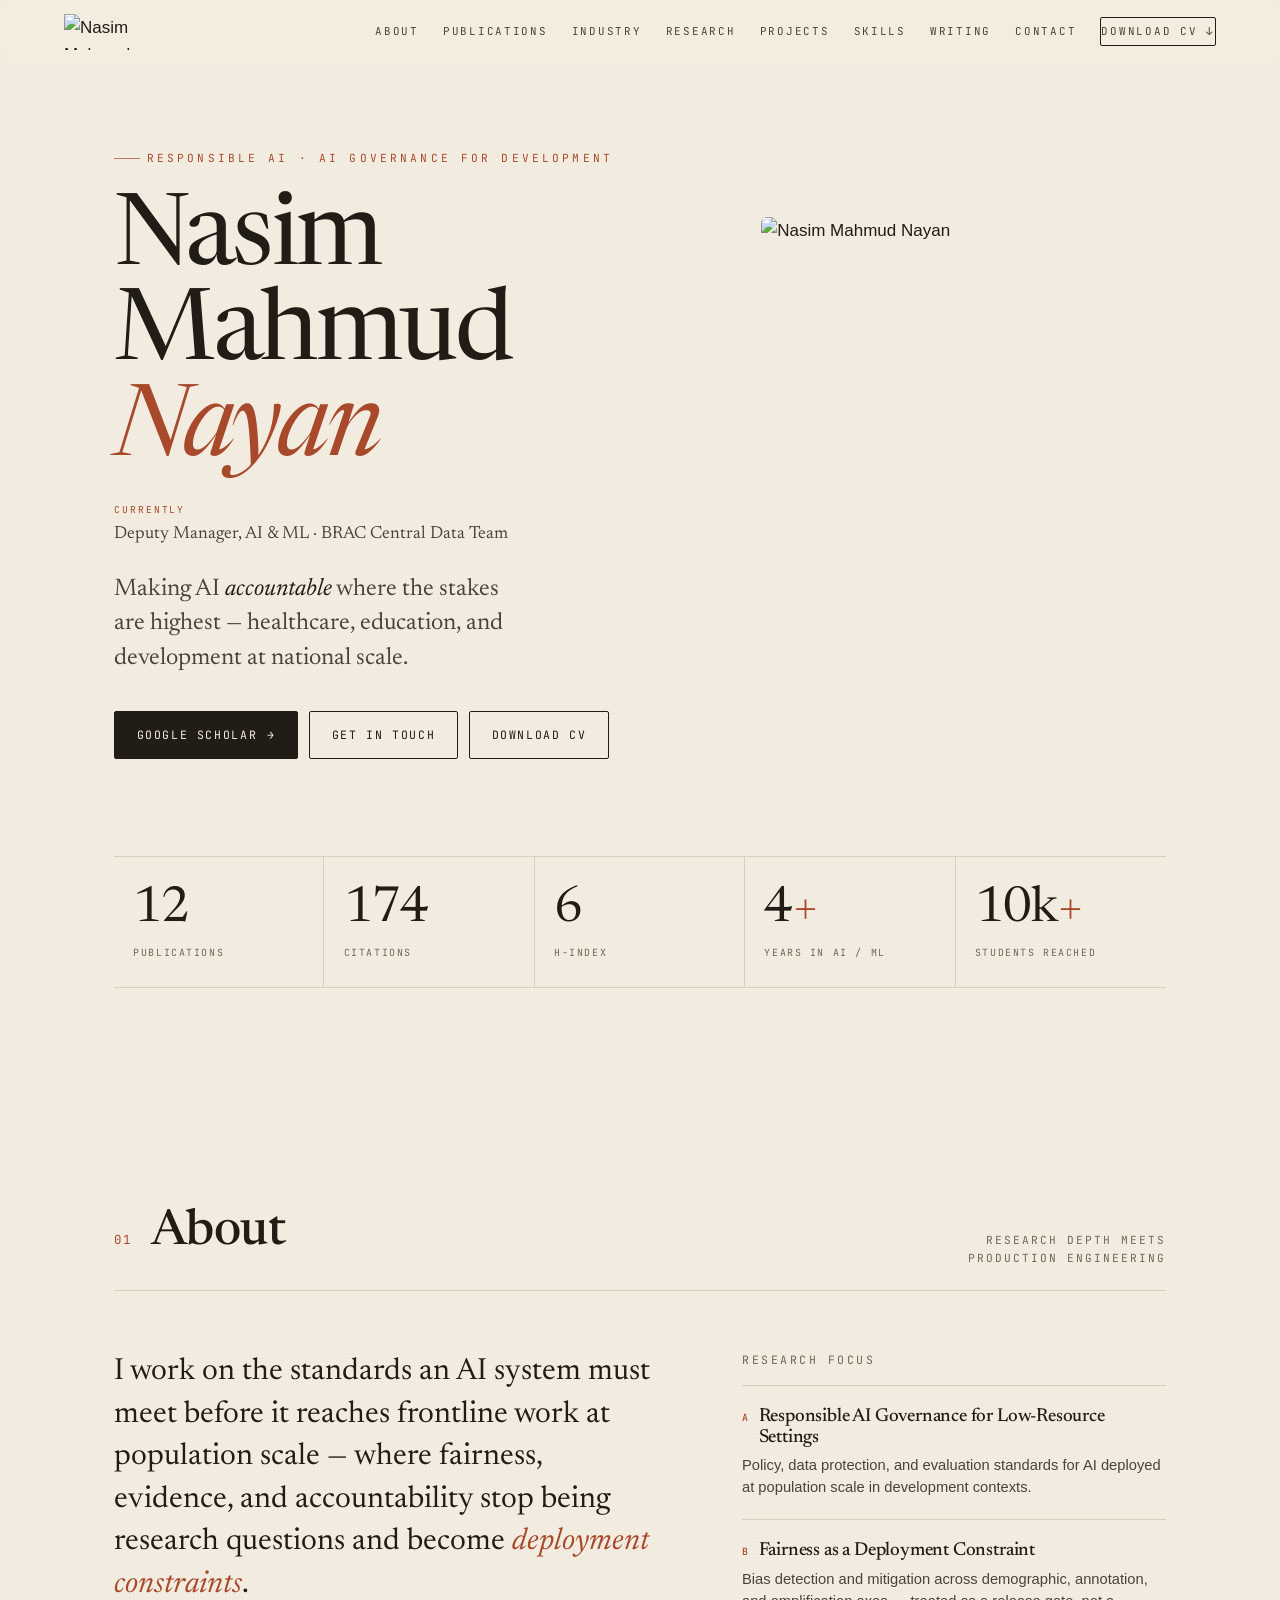
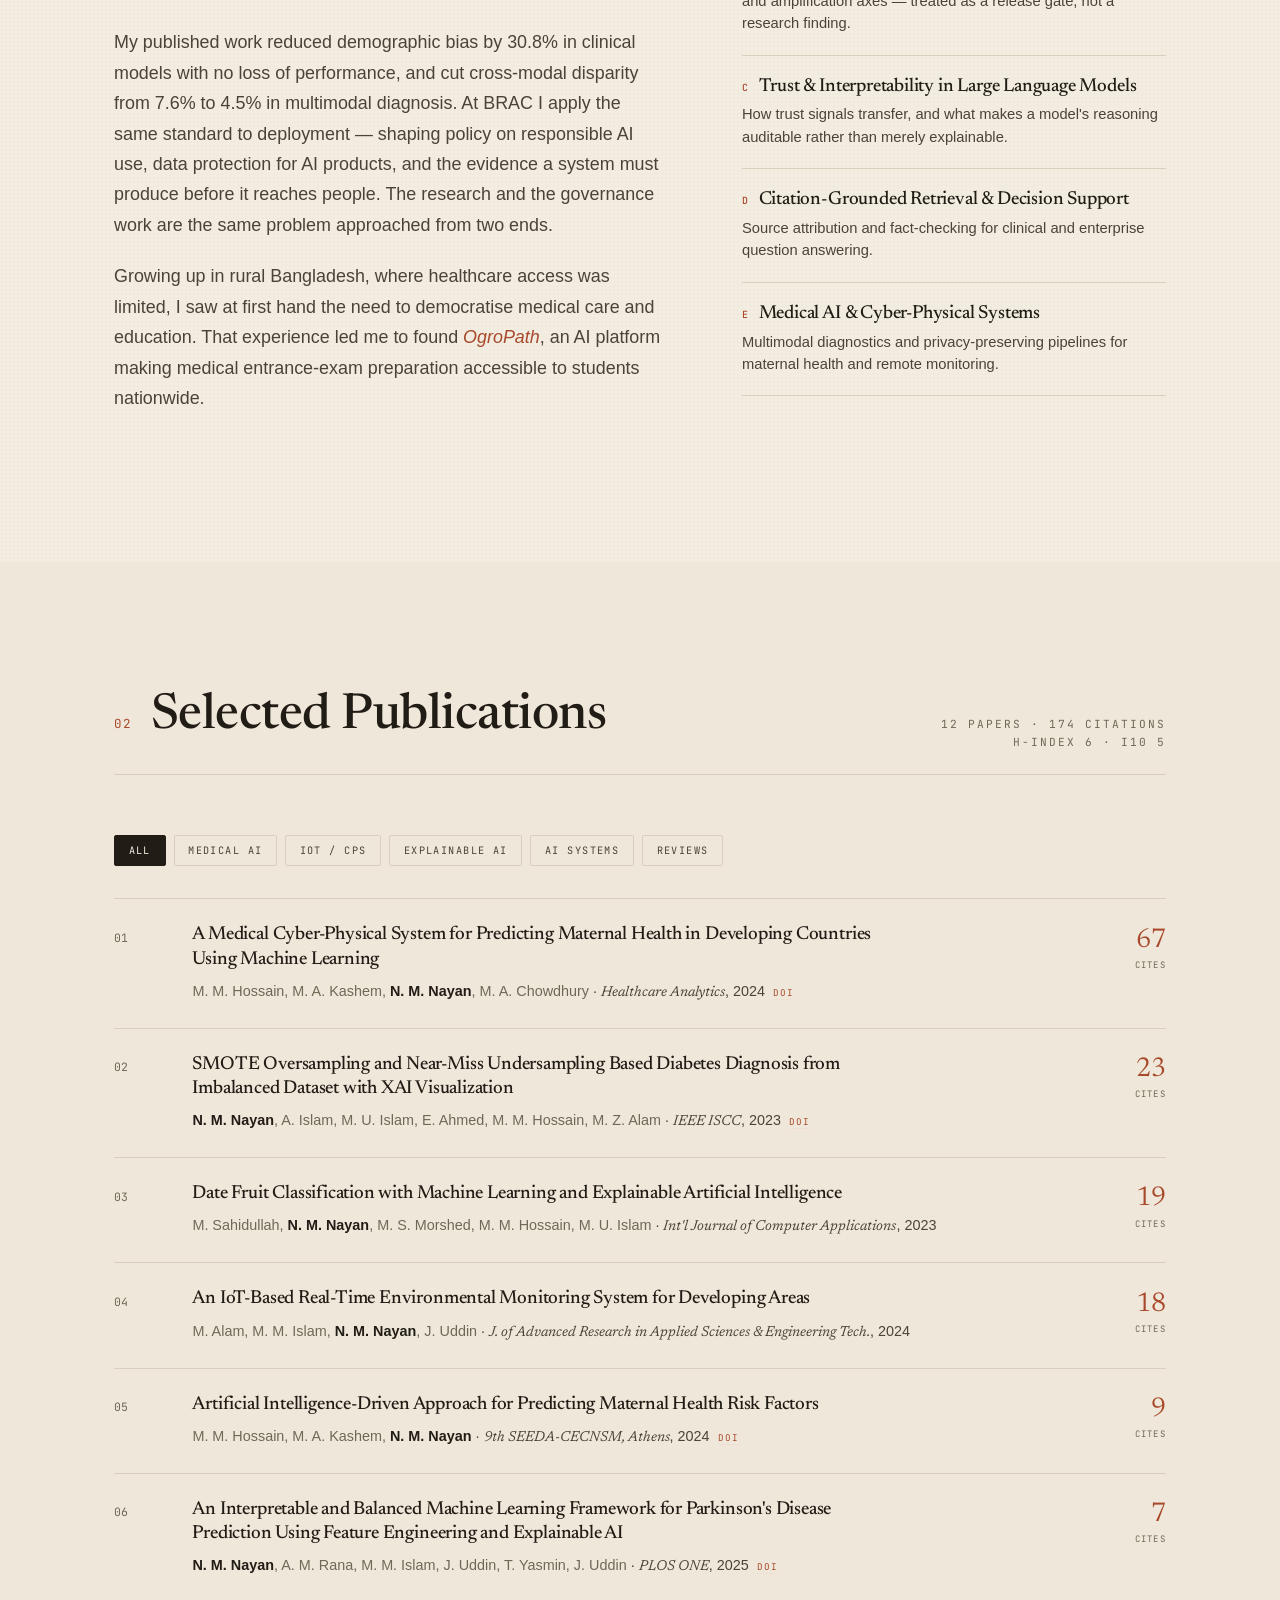
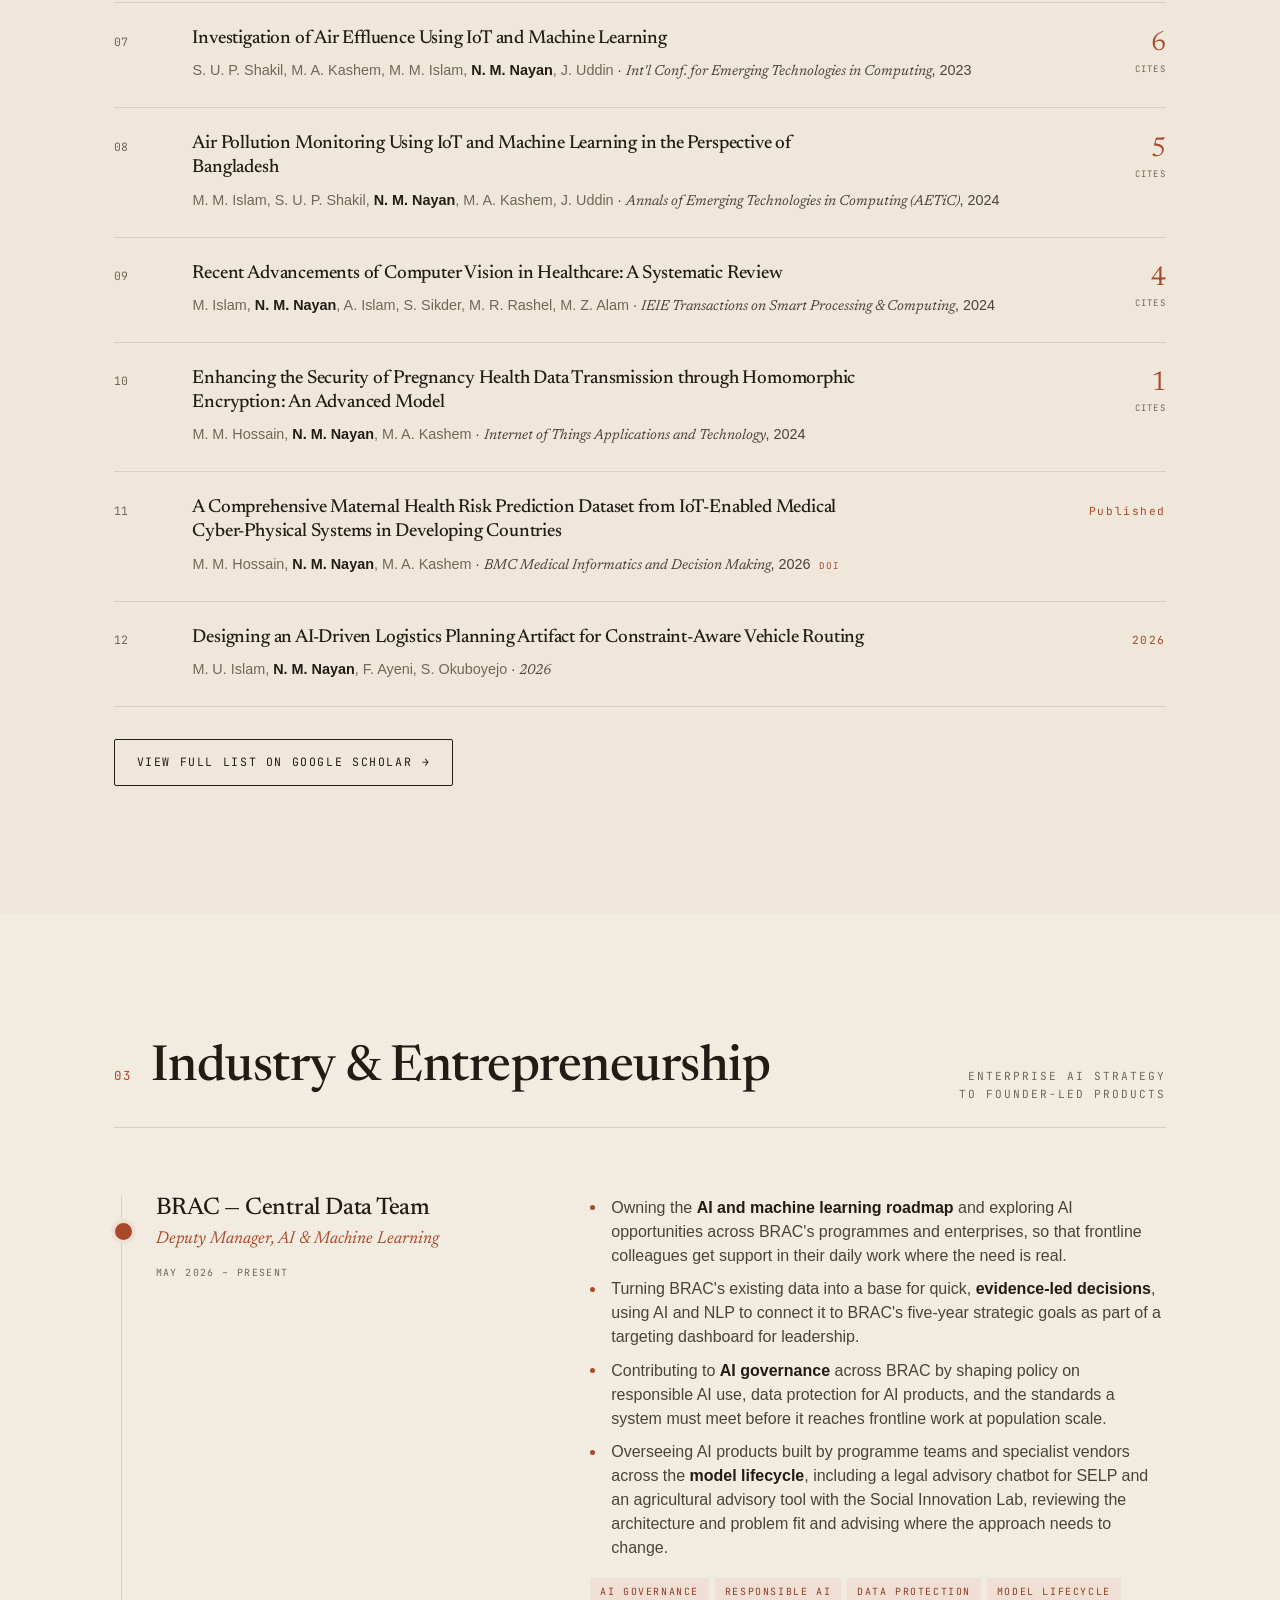
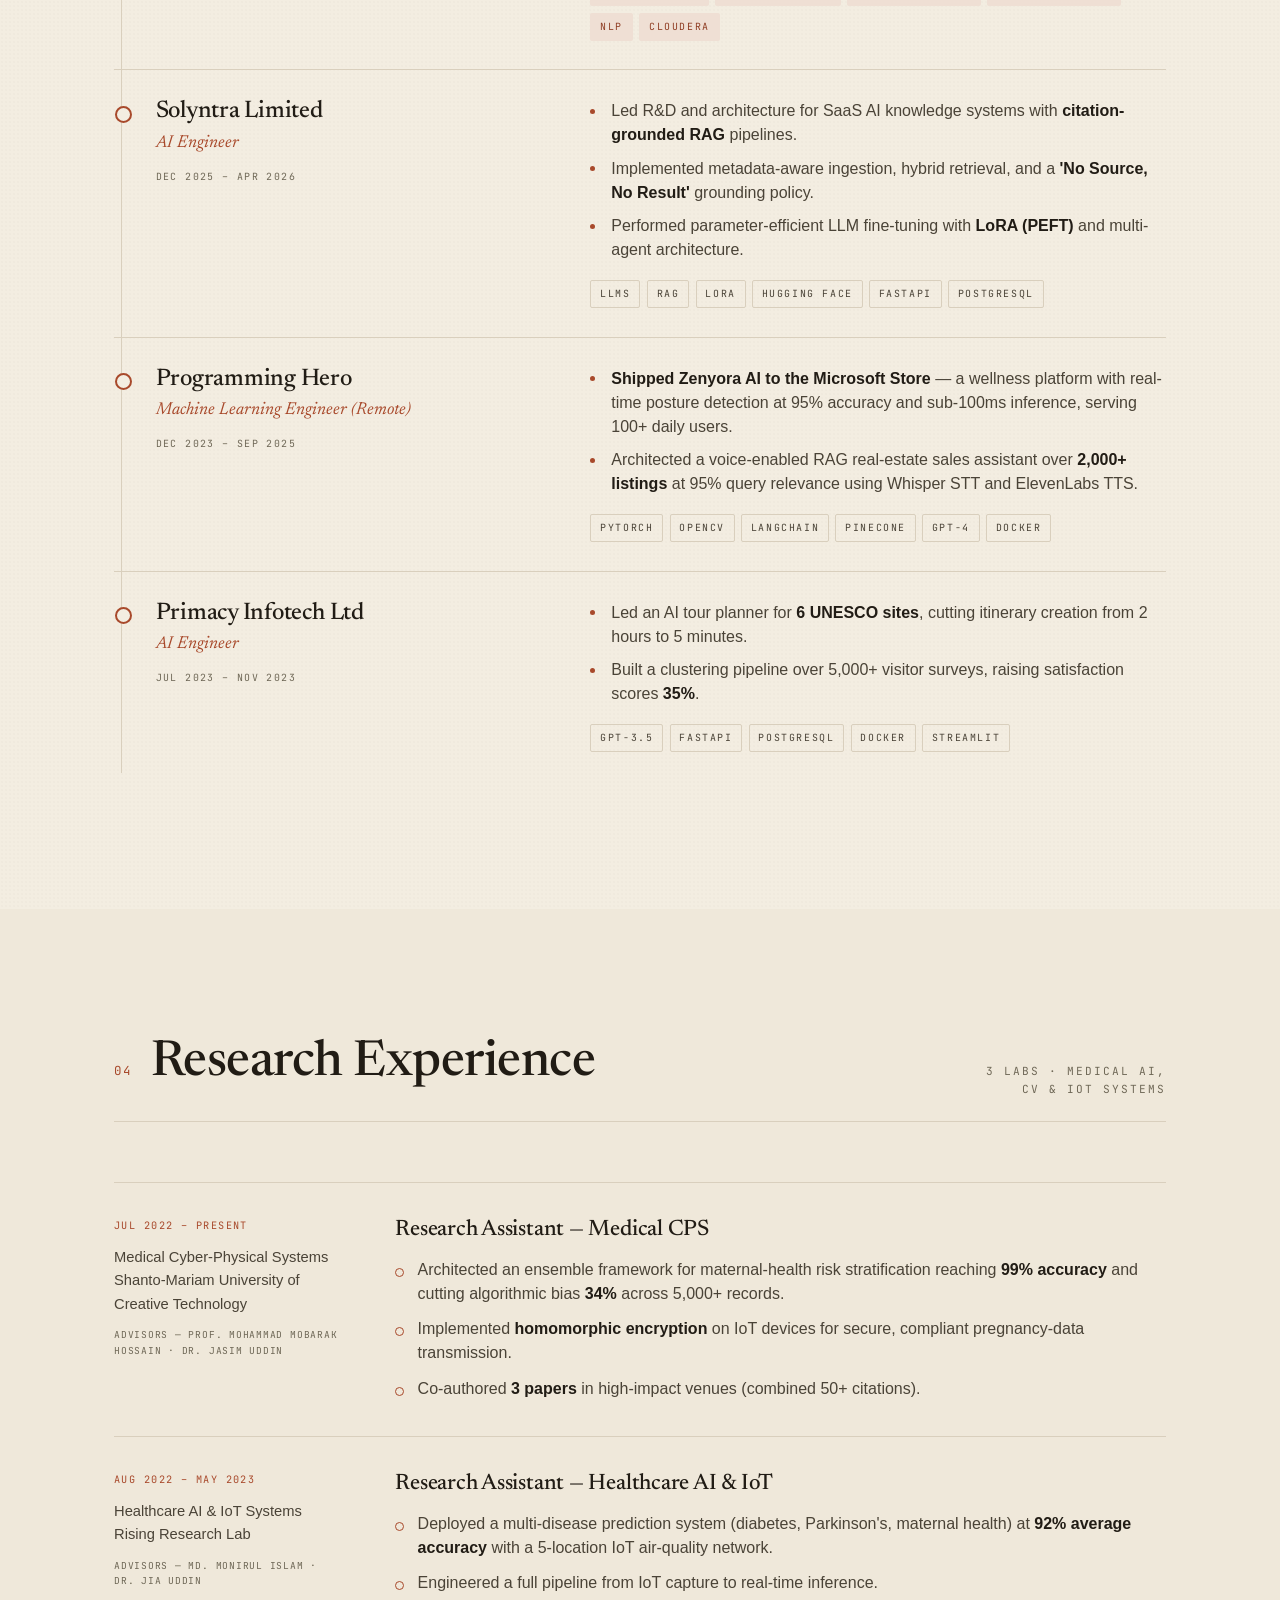
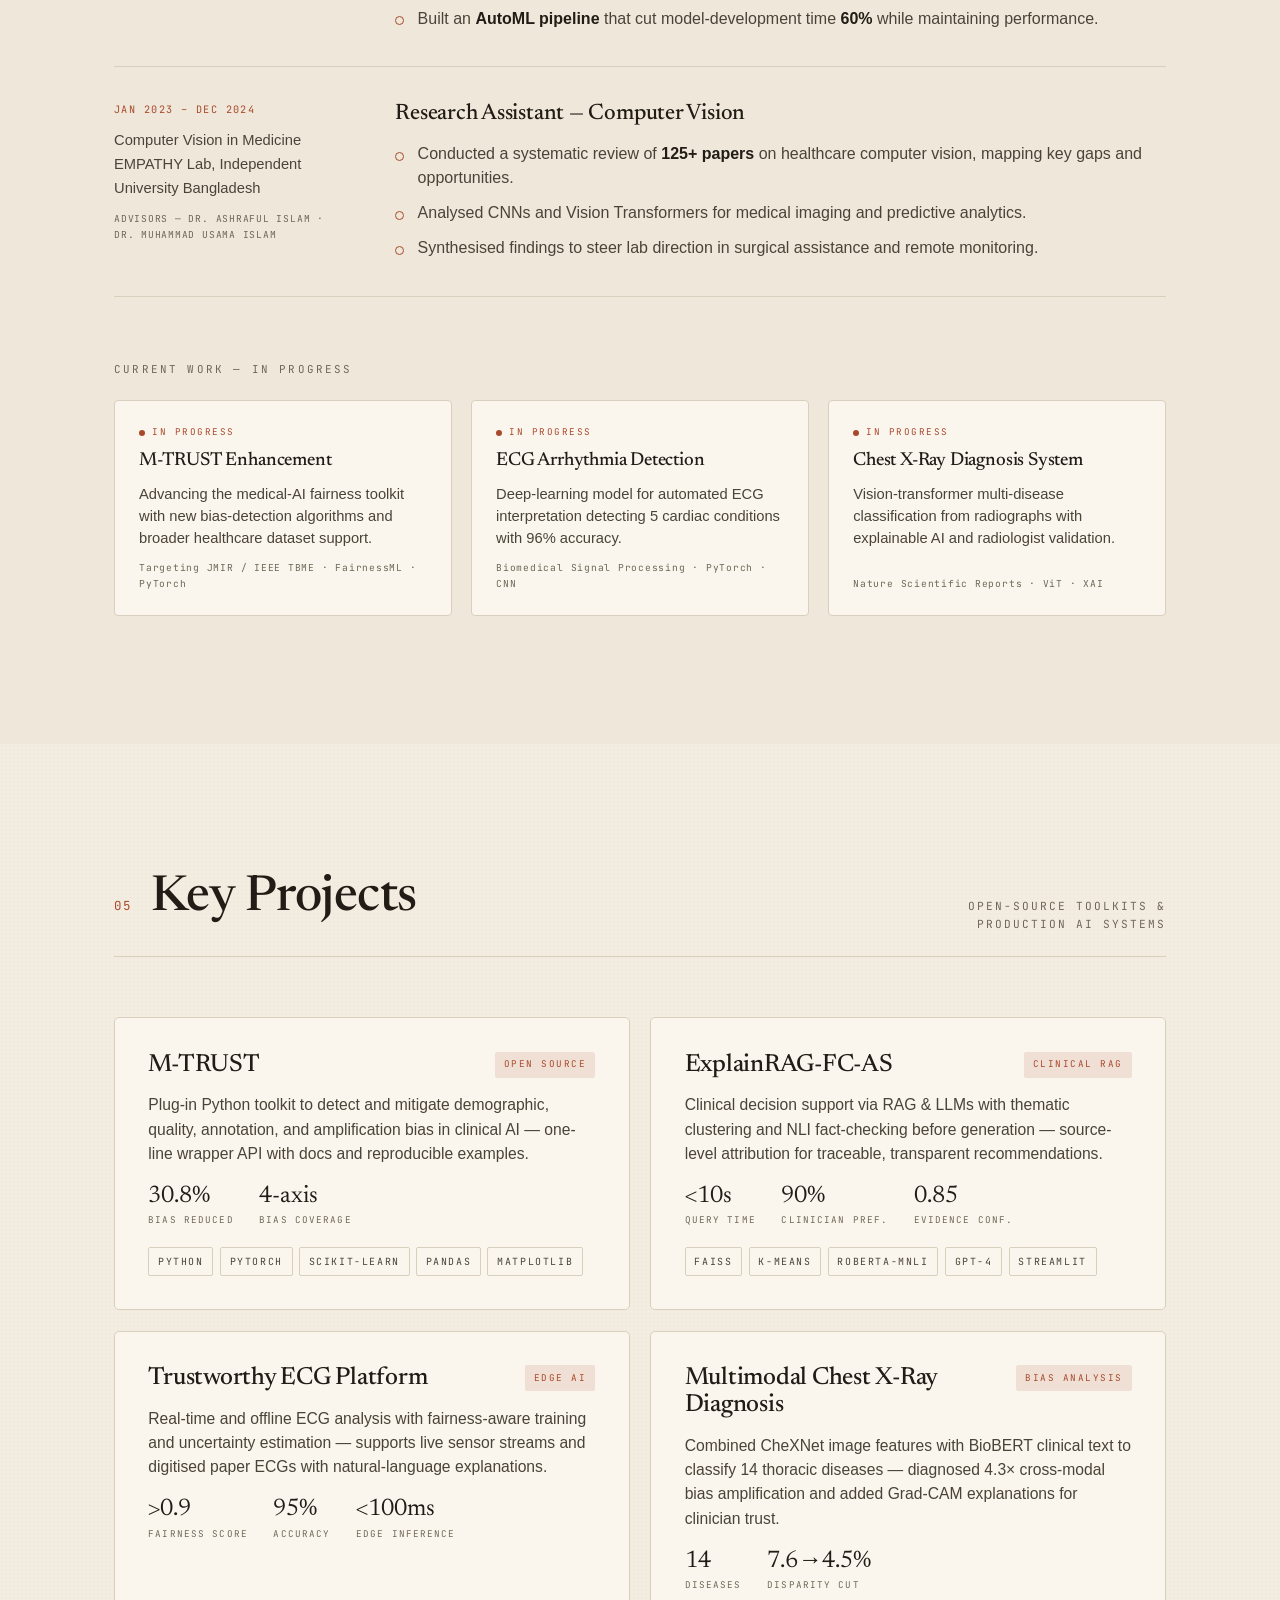
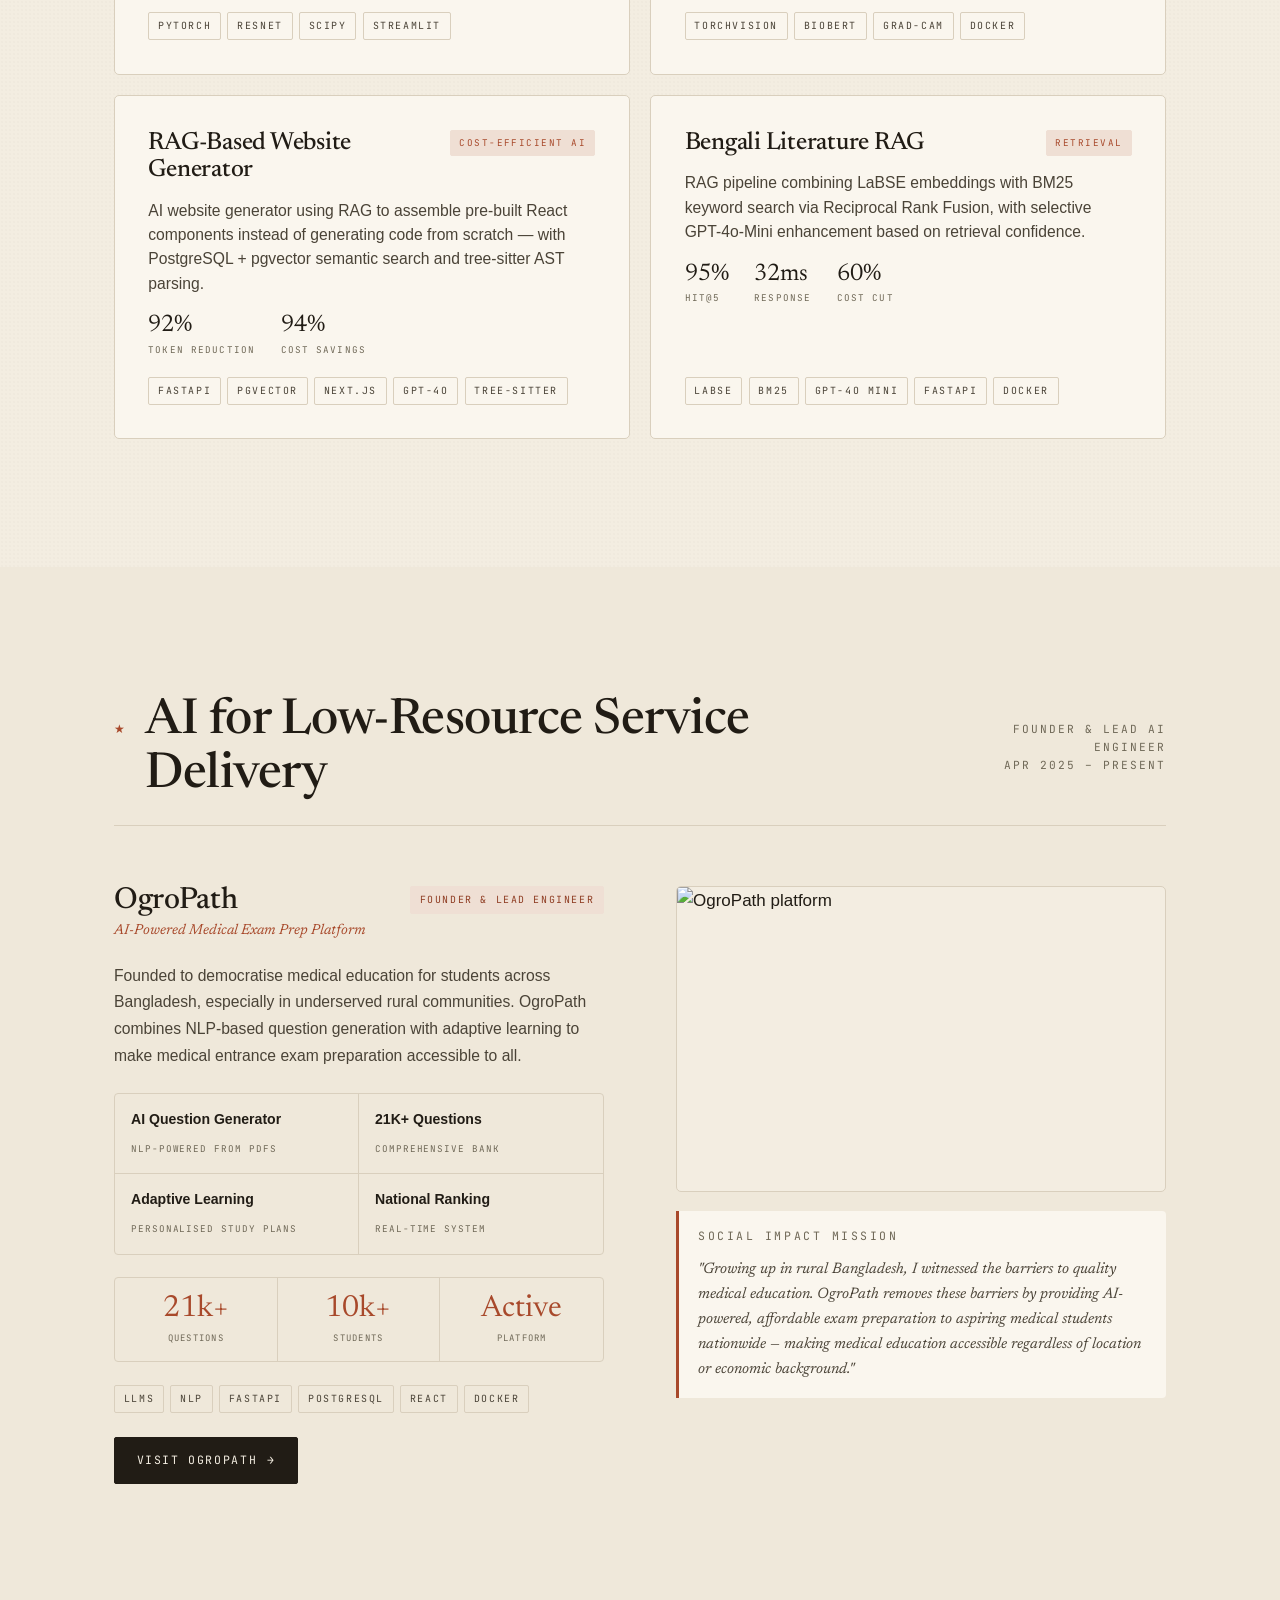
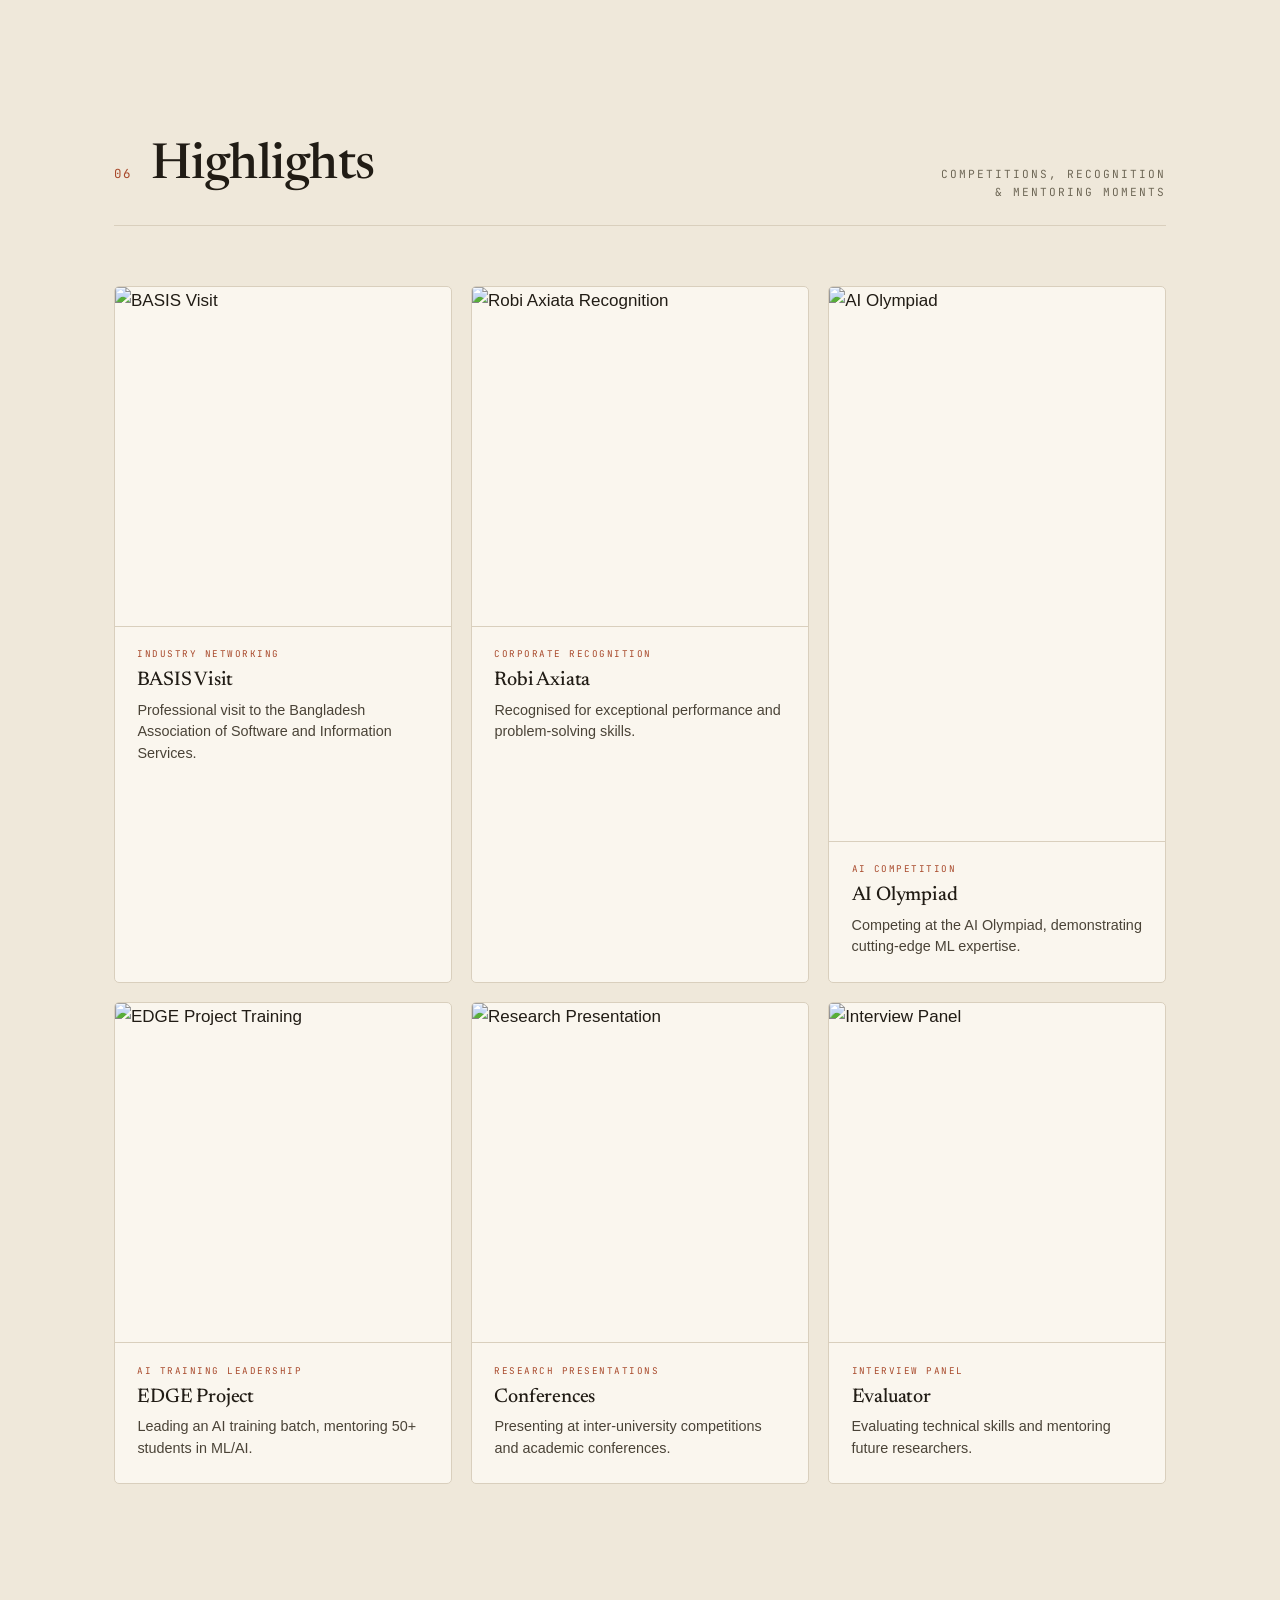
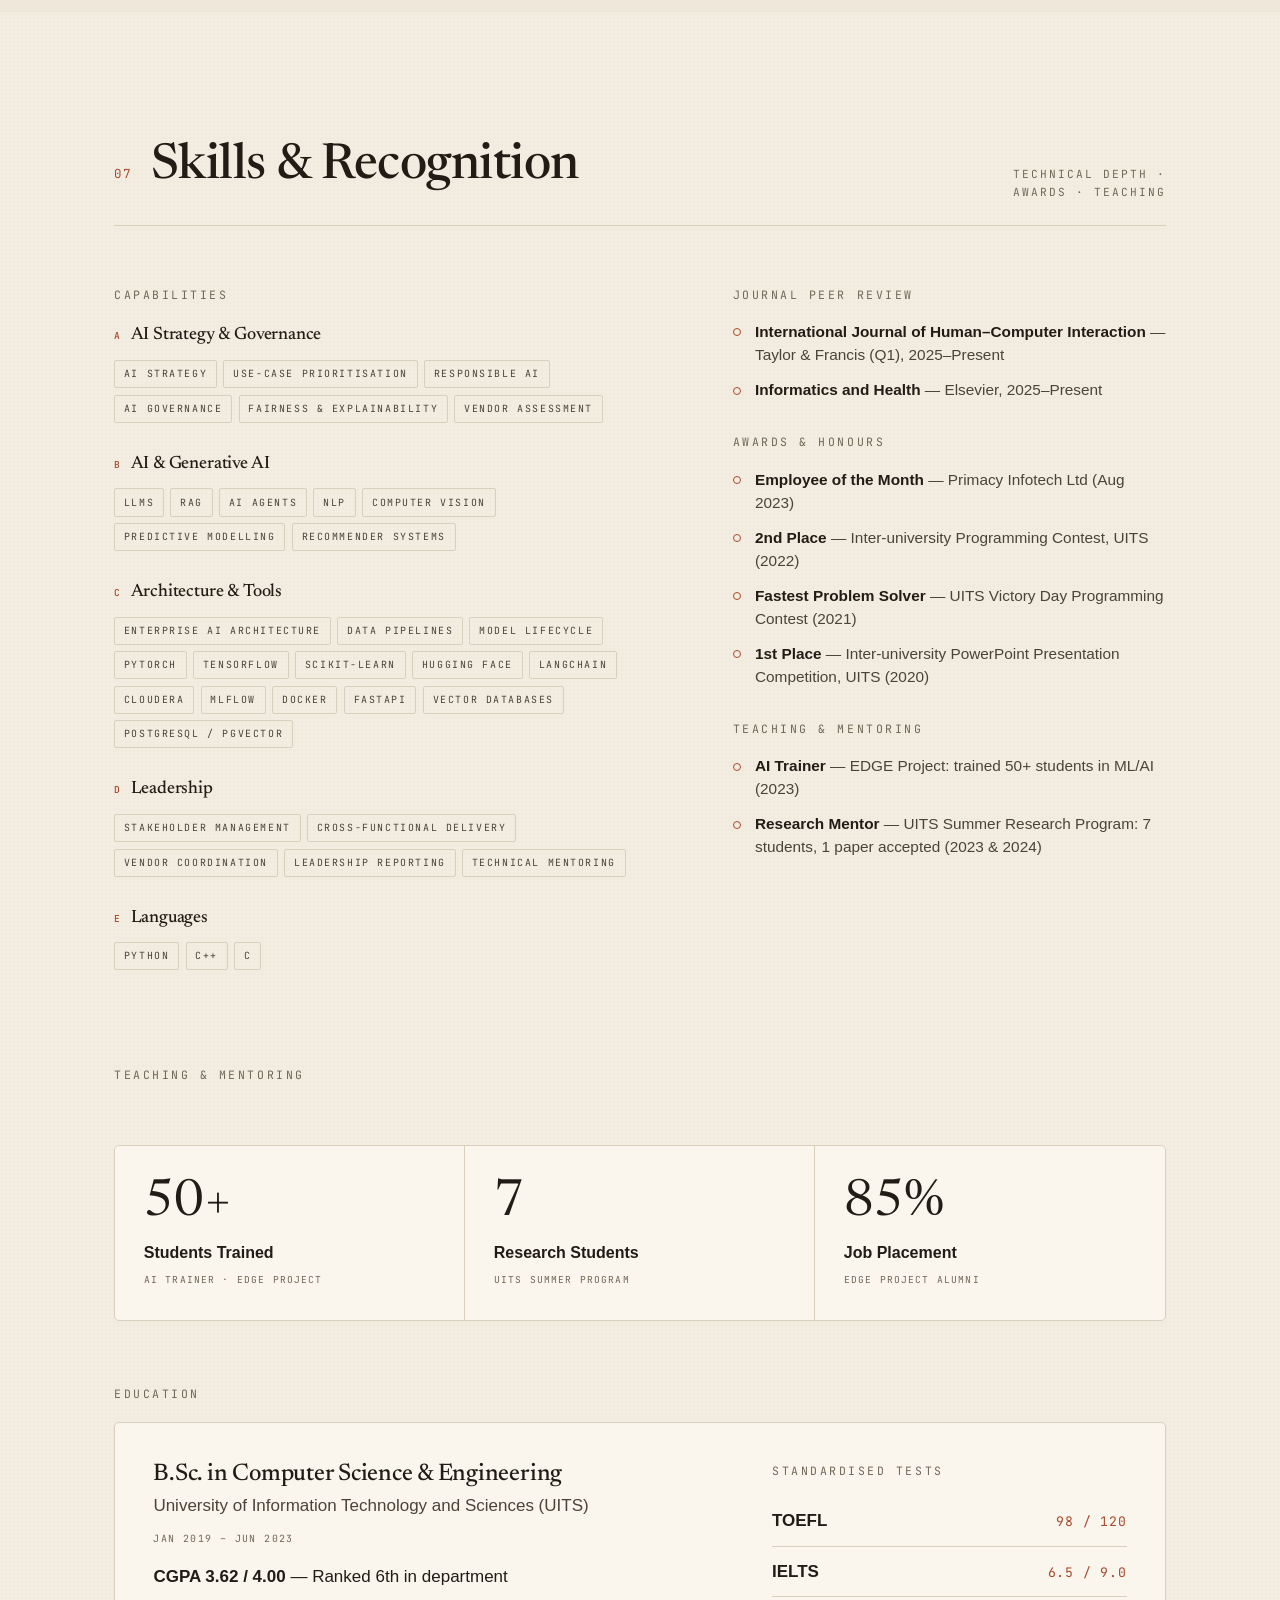
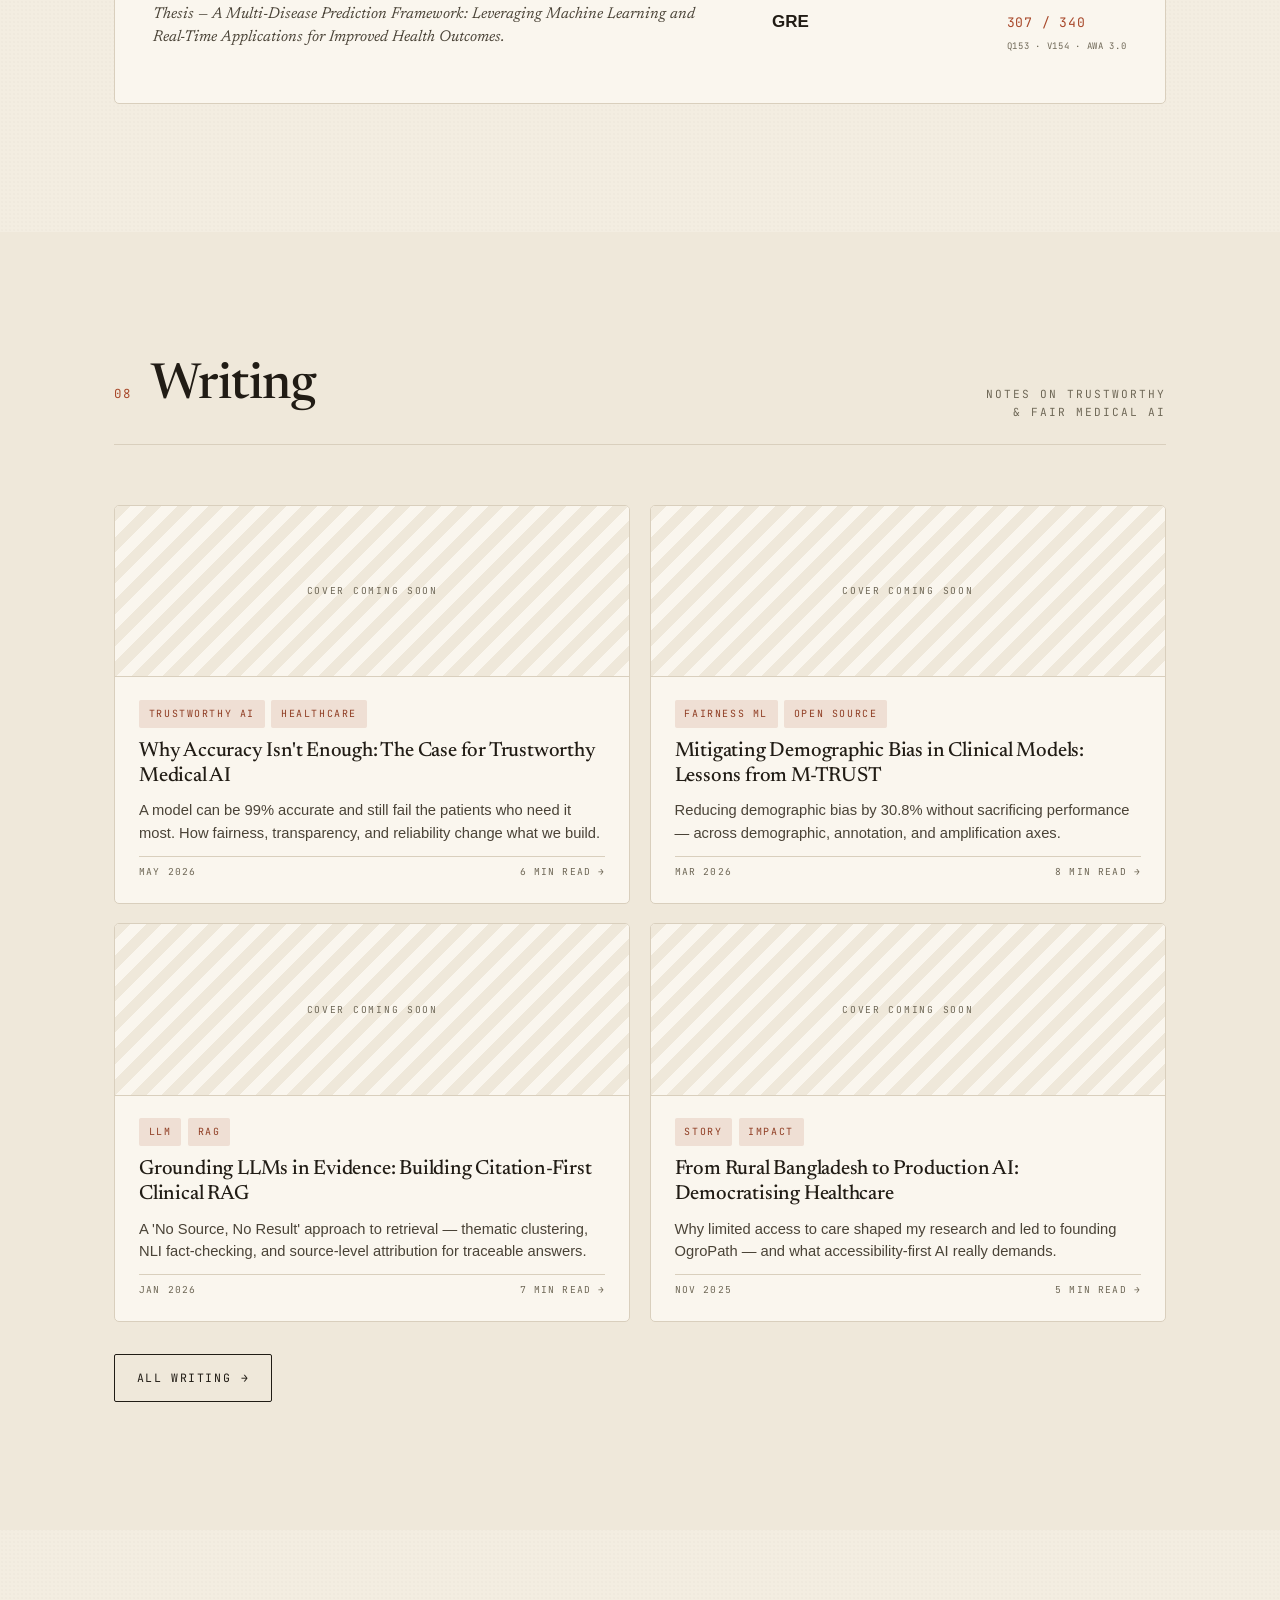
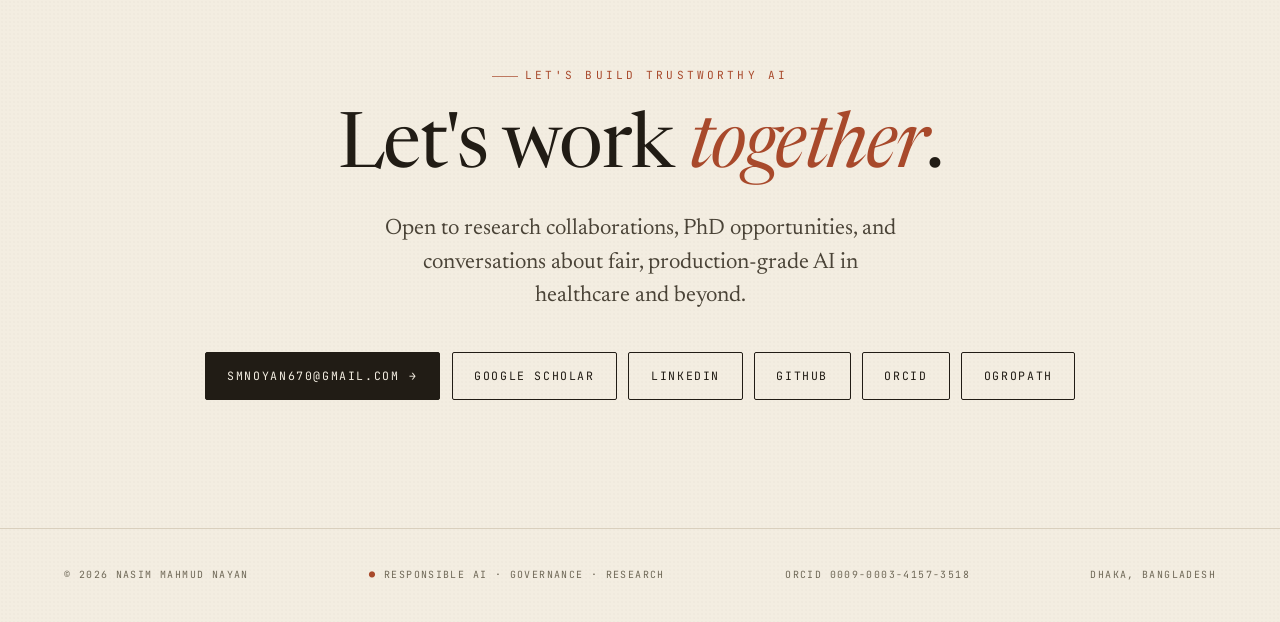
==== index.html @ 94b9a145 "Align content with August 2026 resume; add SEO, entity and accessibility layer Content (source of tr" ====
<!DOCTYPE html>
<html lang="en">
<head>
<meta charset="UTF-8" />
<meta name="viewport" content="width=device-width, initial-scale=1.0" />
<title>Nasim Mahmud Nayan — Responsible AI &amp; AI Governance</title>
<meta name="description" content="Nasim Mahmud Nayan works on AI governance, responsible AI and fairness evaluation for development programmes at BRAC in Dhaka, Bangladesh. 12 peer-reviewed papers · 174 citations." />

<!-- NOTE: canonical tags are intentionally absent until nasimmahmudnayan.com resolves.
     When the custom domain goes live, add rel=canonical here and update the absolute
     URLs in the og:/twitter: tags, the JSON-LD @id fields, and sitemap.xml. -->

<link rel="icon" type="image/png" href="photos/logo.png" />
<link rel="apple-touch-icon" href="photos/logo.png" />

<!-- Open Graph -->
<meta property="og:type" content="profile" />
<meta property="og:site_name" content="Nasim Mahmud Nayan" />
<meta property="og:title" content="Nasim Mahmud Nayan — Responsible AI &amp; AI Governance" />
<meta property="og:description" content="AI governance, responsible AI and fairness evaluation for development programmes. Deputy Manager, AI &amp; ML at BRAC. 12 peer-reviewed papers · 174 citations." />
<meta property="og:url" content="https://nasimnayan.github.io/" />
<meta property="og:image" content="https://nasimnayan.github.io/photos/dp.png" />
<meta property="og:image:alt" content="Nasim Mahmud Nayan" />
<meta property="og:locale" content="en_GB" />
<meta property="profile:first_name" content="Nasim" />
<meta property="profile:last_name" content="Nayan" />

<!-- Twitter / X -->
<meta name="twitter:card" content="summary" />
<meta name="twitter:title" content="Nasim Mahmud Nayan — Responsible AI &amp; AI Governance" />
<meta name="twitter:description" content="AI governance, responsible AI and fairness evaluation for development programmes. Deputy Manager, AI &amp; ML at BRAC." />
<meta name="twitter:image" content="https://nasimnayan.github.io/photos/dp.png" />

<link rel="preconnect" href="https://fonts.googleapis.com" />
<link rel="preconnect" href="https://fonts.gstatic.com" crossorigin />
<link href="https://fonts.googleapis.com/css2?family=Newsreader:ital,opsz,wght@0,6..72,400;0,6..72,500;0,6..72,600;1,6..72,400;1,6..72,500&family=JetBrains+Mono:wght@400;500&display=swap" rel="stylesheet" />
<link rel="stylesheet" href="assets/styles.css?v=5" />
<link rel="preload" as="image" href="photos/dp.png" fetchpriority="high" />

<script type="application/ld+json">
{
  "@context": "https://schema.org",
  "@graph": [
    {
      "@type": "Person",
      "@id": "https://nasimnayan.github.io/#person",
      "name": "Nasim Mahmud Nayan",
      "alternateName": ["Nasim Nayan", "N. M. Nayan"],
      "url": "https://nasimnayan.github.io/",
      "image": "https://nasimnayan.github.io/photos/dp.png",
      "jobTitle": "Deputy Manager, AI & Machine Learning",
      "email": "mailto:smnoyan670@gmail.com",
      "description": "Nasim Mahmud Nayan is Deputy Manager, AI & Machine Learning at BRAC's Central Data Team in Dhaka, Bangladesh. He works on AI governance, responsible AI deployment, and fairness evaluation for development programmes. He has published 12 peer-reviewed papers on fairness and explainability in machine learning, with 174 citations and an h-index of 6, and is a peer reviewer for the International Journal of Human-Computer Interaction (Taylor & Francis) and Informatics and Health (Elsevier). He founded OgroPath, an AI-powered medical entrance exam platform used by more than 10,000 students in Bangladesh.",
      "worksFor": {
        "@type": "Organization",
        "name": "BRAC",
        "url": "https://www.brac.net",
        "department": { "@type": "Organization", "name": "Central Data Team" }
      },
      "alumniOf": {
        "@type": "EducationalOrganization",
        "name": "University of Information Technology and Sciences (UITS)"
      },
      "address": {
        "@type": "PostalAddress",
        "addressLocality": "Dhaka",
        "addressCountry": "BD"
      },
      "knowsAbout": [
        "AI governance",
        "Responsible AI",
        "AI fairness",
        "Explainable AI",
        "Generative AI",
        "LLM and RAG systems",
        "Enterprise AI architecture",
        "AI for development"
      ],
      "sameAs": [
        "https://orcid.org/0009-0003-4157-3518",
        "https://scholar.google.com/citations?user=zAuBXLUAAAAJ&hl=en",
        "https://www.linkedin.com/in/nasim-mahmud-nayan-8475211b9/",
        "https://github.com/NMNayan57",
        "https://ogropath.com"
      ]
    },
    {
      "@type": "WebSite",
      "@id": "https://nasimnayan.github.io/#website",
      "url": "https://nasimnayan.github.io/",
      "name": "Nasim Mahmud Nayan",
      "inLanguage": "en-GB",
      "about": { "@id": "https://nasimnayan.github.io/#person" },
      "author": { "@id": "https://nasimnayan.github.io/#person" },
      "publisher": { "@id": "https://nasimnayan.github.io/#person" }
    }
  ]
}
</script>
</head>
<body>

<a href="#main" class="skip-link">Skip to content</a>

<!-- ============ NAV ============ -->
<nav class="nav" id="nav">
  <a href="#top" class="brand"><img src="photos/logo.png" alt="Nasim Mahmud Nayan" class="brand-logo" width="282" height="131"></a>
  <div class="links" id="navlinks">
    <a href="#about">About</a>
    <a href="#publications">Publications</a>
    <a href="#industry">Industry</a>
    <a href="#research">Research</a>
    <a href="#projects">Projects</a>
    <a href="#skills">Skills</a>
    <a href="#writing">Writing</a>
    <a href="#contact">Contact</a>
    <a href="photos/NasimMahmudNayan_CV.pdf" target="_blank" rel="noopener" class="cv-btn">Download CV ↓</a>
  </div>
  <button class="nav-toggle" id="navToggle" aria-label="Menu" aria-controls="navlinks" aria-expanded="false"><span></span><span></span><span></span></button>
</nav>

<main id="main" tabindex="-1">

<!-- ============ HERO ============ -->
<header class="hero wrap" id="top" data-section="top">
  <div class="hero-grid">
    <div class="hero-lead">
      <div class="kicker eyebrow reveal">Responsible AI · AI Governance for Development</div>
      <h1 class="reveal d1">Nasim Mahmud<br /><span class="ln2">Nayan</span></h1>
      <div class="hero-position reveal d2">
        <span class="hp-label">Currently</span>
        Deputy Manager, AI &amp; ML · BRAC Central Data Team
      </div>
      <p class="lede reveal d2">Making AI <em>accountable</em> where the stakes are highest — healthcare, education, and development at national scale.</p>
      <div class="hero-cta reveal d3">
        <a class="btn btn-solid" href="https://scholar.google.com/citations?user=zAuBXLUAAAAJ&hl=en" target="_blank" rel="me noopener">Google Scholar <span class="arrow">→</span></a>
        <a class="btn btn-ghost" href="#contact">Get in touch</a>
        <a class="btn btn-ghost" href="photos/NasimMahmudNayan_CV.pdf" target="_blank" rel="noopener">Download CV</a>
      </div>
    </div>

    <div class="hero-photo reveal d2">
      <img src="photos/dp.png" alt="Nasim Mahmud Nayan" class="profile-img" width="466" height="506" fetchpriority="high">
    </div>
  </div>

  <!-- stat strip
       HARDCODED SCHOLAR FIGURES — these drift as citations accrue. Source of truth is the
       Google Scholar profile. Review roughly every 3 months and update in all three places:
       (1) this strip, (2) the meta description in <head>, (3) the Publications section aside.
       Last reconciled against CV: 12 publications · 174 citations · h-index 6 · i10-index 5. -->
  <div class="stats reveal d3">
    <div class="stat"><div class="num" data-count="12">12</div><div class="lbl">Publications</div></div>
    <div class="stat"><div class="num" data-count="174">174</div><div class="lbl">Citations</div></div>
    <div class="stat"><div class="num" data-count="6">6</div><div class="lbl">h-index</div></div>
    <div class="stat"><div class="num" data-count="4"><span data-num>4</span><span class="suf">+</span></div><div class="lbl">Years in AI / ML</div></div>
    <div class="stat"><div class="num" data-count="10000">10k<span class="suf">+</span></div><div class="lbl">Students Reached</div></div>
  </div>
</header>

<!-- ============ ABOUT ============ -->
<section class="section-pad" id="about" data-section="about">
  <div class="wrap">
    <div class="sec-head reveal">
      <span class="idx">01</span>
      <h2>About</h2>
      <span class="aside">Research depth meets<br />production engineering</span>
    </div>
    <div class="about-grid">
      <div class="about-body reveal">
        <p class="about-lead">I work on the standards an AI system must meet before it reaches frontline work at population scale — where fairness, evidence, and accountability stop being research questions and become <em>deployment constraints</em>.</p>
        <p>My published work reduced demographic bias by 30.8% in clinical models with no loss of performance, and cut cross-modal disparity from 7.6% to 4.5% in multimodal diagnosis. At BRAC I apply the same standard to deployment — shaping policy on responsible AI use, data protection for AI products, and the evidence a system must produce before it reaches people. The research and the governance work are the same problem approached from two ends.</p>
        <p>Growing up in rural Bangladesh, where healthcare access was limited, I saw at first hand the need to democratise medical care and education. That experience led me to found <em>OgroPath</em>, an AI platform making medical entrance-exam preparation accessible to students nationwide.</p>
      </div>
      <div class="reveal d1">
        <div class="mono" style="margin-bottom:1rem;">Research Focus</div>
        <div class="focus-list">
          <div class="focus-item"><h3><span class="n">A</span>Responsible AI Governance for Low-Resource Settings</h3><p>Policy, data protection, and evaluation standards for AI deployed at population scale in development contexts.</p></div>
          <div class="focus-item"><h3><span class="n">B</span>Fairness as a Deployment Constraint</h3><p>Bias detection and mitigation across demographic, annotation, and amplification axes — treated as a release gate, not a research finding.</p></div>
          <div class="focus-item"><h3><span class="n">C</span>Trust &amp; Interpretability in Large Language Models</h3><p>How trust signals transfer, and what makes a model's reasoning auditable rather than merely explainable.</p></div>
          <div class="focus-item"><h3><span class="n">D</span>Citation-Grounded Retrieval &amp; Decision Support</h3><p>Source attribution and fact-checking for clinical and enterprise question answering.</p></div>
          <div class="focus-item"><h3><span class="n">E</span>Medical AI &amp; Cyber-Physical Systems</h3><p>Multimodal diagnostics and privacy-preserving pipelines for maternal health and remote monitoring.</p></div>
        </div>
      </div>
    </div>
  </div>
</section>

<!-- ============ PUBLICATIONS ============ -->
<section class="section-pad band" id="publications" data-section="publications">
  <div class="wrap">
    <div class="sec-head reveal">
      <span class="idx">02</span>
      <h2>Selected Publications</h2>
      <span class="aside">12 papers · 174 citations<br />h-index 6 · i10 5</span>
    </div>

    <div class="pub-toolbar reveal" role="group" aria-label="Filter publications by topic">
      <button class="filter-btn active" data-filter="all" aria-pressed="true">All</button>
      <button class="filter-btn" data-filter="medical" aria-pressed="false">Medical AI</button>
      <button class="filter-btn" data-filter="iot" aria-pressed="false">IoT / CPS</button>
      <button class="filter-btn" data-filter="xai" aria-pressed="false">Explainable AI</button>
      <button class="filter-btn" data-filter="ai" aria-pressed="false">AI Systems</button>
      <button class="filter-btn" data-filter="review" aria-pressed="false">Reviews</button>
    </div>

    <div class="pub-list reveal d1">
      <article class="pub" data-tags="medical iot">
        <div class="pidx">01</div>
        <div><h3><a href="https://doi.org/10.1016/j.health.2023.100285" target="_blank" rel="noopener">A Medical Cyber-Physical System for Predicting Maternal Health in Developing Countries Using Machine Learning</a></h3>
          <div class="meta"><span class="authors">M. M. Hossain, M. A. Kashem, <b>N. M. Nayan</b>, M. A. Chowdhury</span> · <span class="venue">Healthcare Analytics</span>, 2024<a class="doi" href="https://doi.org/10.1016/j.health.2023.100285" target="_blank" rel="noopener">DOI</a></div></div>
        <div class="cites"><div class="cn">67</div><div class="cl">Cites</div></div>
      </article>

      <article class="pub" data-tags="medical xai">
        <div class="pidx">02</div>
        <div><h3><a href="https://doi.org/10.1109/ISCC58397.2023.10218281" target="_blank" rel="noopener">SMOTE Oversampling and Near-Miss Undersampling Based Diabetes Diagnosis from Imbalanced Dataset with XAI Visualization</a></h3>
          <div class="meta"><span class="authors"><b>N. M. Nayan</b>, A. Islam, M. U. Islam, E. Ahmed, M. M. Hossain, M. Z. Alam</span> · <span class="venue">IEEE ISCC</span>, 2023<a class="doi" href="https://doi.org/10.1109/ISCC58397.2023.10218281" target="_blank" rel="noopener">DOI</a></div></div>
        <div class="cites"><div class="cn">23</div><div class="cl">Cites</div></div>
      </article>

      <article class="pub" data-tags="xai">
        <div class="pidx">03</div>
        <div><h3>Date Fruit Classification with Machine Learning and Explainable Artificial Intelligence</h3>
          <div class="meta"><span class="authors">M. Sahidullah, <b>N. M. Nayan</b>, M. S. Morshed, M. M. Hossain, M. U. Islam</span> · <span class="venue">Int'l Journal of Computer Applications</span>, 2023</div></div>
        <div class="cites"><div class="cn">19</div><div class="cl">Cites</div></div>
      </article>

      <article class="pub" data-tags="iot">
        <div class="pidx">04</div>
        <div><h3>An IoT-Based Real-Time Environmental Monitoring System for Developing Areas</h3>
          <div class="meta"><span class="authors">M. Alam, M. M. Islam, <b>N. M. Nayan</b>, J. Uddin</span> · <span class="venue">J. of Advanced Research in Applied Sciences &amp; Engineering Tech.</span>, 2024</div></div>
        <div class="cites"><div class="cn">18</div><div class="cl">Cites</div></div>
      </article>

      <article class="pub" data-tags="medical">
        <div class="pidx">05</div>
        <div><h3><a href="https://doi.org/10.1109/SEEDA-CECNSM63478.2024.00035" target="_blank" rel="noopener">Artificial Intelligence-Driven Approach for Predicting Maternal Health Risk Factors</a></h3>
          <div class="meta"><span class="authors">M. M. Hossain, M. A. Kashem, <b>N. M. Nayan</b></span> · <span class="venue">9th SEEDA-CECNSM, Athens</span>, 2024<a class="doi" href="https://doi.org/10.1109/SEEDA-CECNSM63478.2024.00035" target="_blank" rel="noopener">DOI</a></div></div>
        <div class="cites"><div class="cn">9</div><div class="cl">Cites</div></div>
      </article>

      <article class="pub" data-tags="medical xai">
        <div class="pidx">06</div>
        <div><h3><a href="https://doi.org/10.1371/journal.pone.0333418" target="_blank" rel="noopener">An Interpretable and Balanced Machine Learning Framework for Parkinson's Disease Prediction Using Feature Engineering and Explainable AI</a></h3>
          <div class="meta"><span class="authors"><b>N. M. Nayan</b>, A. M. Rana, M. M. Islam, J. Uddin, T. Yasmin, J. Uddin</span> · <span class="venue">PLOS ONE</span>, 2025<a class="doi" href="https://doi.org/10.1371/journal.pone.0333418" target="_blank" rel="noopener">DOI</a></div></div>
        <div class="cites"><div class="cn">7</div><div class="cl">Cites</div></div>
      </article>

      <article class="pub" data-tags="iot">
        <div class="pidx">07</div>
        <div><h3>Investigation of Air Effluence Using IoT and Machine Learning</h3>
          <div class="meta"><span class="authors">S. U. P. Shakil, M. A. Kashem, M. M. Islam, <b>N. M. Nayan</b>, J. Uddin</span> · <span class="venue">Int'l Conf. for Emerging Technologies in Computing</span>, 2023</div></div>
        <div class="cites"><div class="cn">6</div><div class="cl">Cites</div></div>
      </article>

      <article class="pub" data-tags="iot">
        <div class="pidx">08</div>
        <div><h3>Air Pollution Monitoring Using IoT and Machine Learning in the Perspective of Bangladesh</h3>
          <div class="meta"><span class="authors">M. M. Islam, S. U. P. Shakil, <b>N. M. Nayan</b>, M. A. Kashem, J. Uddin</span> · <span class="venue">Annals of Emerging Technologies in Computing (AETiC)</span>, 2024</div></div>
        <div class="cites"><div class="cn">5</div><div class="cl">Cites</div></div>
      </article>

      <article class="pub" data-tags="review medical">
        <div class="pidx">09</div>
        <div><h3>Recent Advancements of Computer Vision in Healthcare: A Systematic Review</h3>
          <div class="meta"><span class="authors">M. Islam, <b>N. M. Nayan</b>, A. Islam, S. Sikder, M. R. Rashel, M. Z. Alam</span> · <span class="venue">IEIE Transactions on Smart Processing &amp; Computing</span>, 2024</div></div>
        <div class="cites"><div class="cn">4</div><div class="cl">Cites</div></div>
      </article>

      <article class="pub" data-tags="iot medical">
        <div class="pidx">10</div>
        <div><h3>Enhancing the Security of Pregnancy Health Data Transmission through Homomorphic Encryption: An Advanced Model</h3>
          <div class="meta"><span class="authors">M. M. Hossain, <b>N. M. Nayan</b>, M. A. Kashem</span> · <span class="venue">Internet of Things Applications and Technology</span>, 2024</div></div>
        <div class="cites"><div class="cn">1</div><div class="cl">Cites</div></div>
      </article>

      <article class="pub" data-tags="medical iot">
        <div class="pidx">11</div>
        <div><h3><a href="https://doi.org/10.1186/s12911-026-03343-1" target="_blank" rel="noopener">A Comprehensive Maternal Health Risk Prediction Dataset from IoT-Enabled Medical Cyber-Physical Systems in Developing Countries</a></h3>
          <div class="meta"><span class="authors">M. M. Hossain, <b>N. M. Nayan</b>, M. A. Kashem</span> · <span class="venue">BMC Medical Informatics and Decision Making</span>, 2026<a class="doi" href="https://doi.org/10.1186/s12911-026-03343-1" target="_blank" rel="noopener">DOI</a></div></div>
        <div class="cites accepted"><div class="cn">Published</div></div>
      </article>

      <article class="pub" data-tags="ai">
        <div class="pidx">12</div>
        <div><h3>Designing an AI-Driven Logistics Planning Artifact for Constraint-Aware Vehicle Routing</h3>
          <div class="meta"><span class="authors">M. U. Islam, <b>N. M. Nayan</b>, F. Ayeni, S. Okuboyejo</span> · <span class="venue">2026</span></div></div>
        <div class="cites accepted"><div class="cn">2026</div></div>
      </article>
    </div>

    <div style="margin-top:2rem;" class="reveal">
      <a class="btn btn-ghost" href="https://scholar.google.com/citations?user=zAuBXLUAAAAJ&hl=en" target="_blank" rel="me noopener">View full list on Google Scholar <span class="arrow">→</span></a>
    </div>
  </div>
</section>

<!-- ============ INDUSTRY ============ -->
<section class="section-pad" id="industry" data-section="industry">
  <div class="wrap">
    <div class="sec-head reveal">
      <span class="idx">03</span>
      <h2>Industry &amp; Entrepreneurship</h2>
      <span class="aside">Enterprise AI strategy<br />to founder-led products</span>
    </div>

    <div class="tl">
      <div class="tl-item now reveal">
        <div class="tl-org">
          <h3>BRAC — Central Data Team</h3>
          <div class="role">Deputy Manager, AI &amp; Machine Learning</div>
          <div class="when">May 2026 – Present</div>
        </div>
        <div class="tl-body">
          <ul>
            <li>Owning the <b>AI and machine learning roadmap</b> and exploring AI opportunities across BRAC's programmes and enterprises, so that frontline colleagues get support in their daily work where the need is real.</li>
            <li>Turning BRAC's existing data into a base for quick, <b>evidence-led decisions</b>, using AI and NLP to connect it to BRAC's five-year strategic goals as part of a targeting dashboard for leadership.</li>
            <li>Contributing to <b>AI governance</b> across BRAC by shaping policy on responsible AI use, data protection for AI products, and the standards a system must meet before it reaches frontline work at population scale.</li>
            <li>Overseeing AI products built by programme teams and specialist vendors across the <b>model lifecycle</b>, including a legal advisory chatbot for SELP and an agricultural advisory tool with the Social Innovation Lab, reviewing the architecture and problem fit and advising where the approach needs to change.</li>
          </ul>
          <div class="chip-row"><span class="chip chip-fill">AI Governance</span><span class="chip chip-fill">Responsible AI</span><span class="chip chip-fill">Data Protection</span><span class="chip chip-fill">Model Lifecycle</span><span class="chip chip-fill">NLP</span><span class="chip chip-fill">Cloudera</span></div>
        </div>
      </div>

      <div class="tl-item reveal">
        <div class="tl-org">
          <h3>Solyntra Limited</h3>
          <div class="role">AI Engineer</div>
          <div class="when">Dec 2025 – Apr 2026</div>
        </div>
        <div class="tl-body">
          <ul>
            <li>Led R&amp;D and architecture for SaaS AI knowledge systems with <b>citation-grounded RAG</b> pipelines.</li>
            <li>Implemented metadata-aware ingestion, hybrid retrieval, and a <b>'No Source, No Result'</b> grounding policy.</li>
            <li>Performed parameter-efficient LLM fine-tuning with <b>LoRA (PEFT)</b> and multi-agent architecture.</li>
          </ul>
          <div class="chip-row"><span class="chip">LLMs</span><span class="chip">RAG</span><span class="chip">LoRA</span><span class="chip">Hugging Face</span><span class="chip">FastAPI</span><span class="chip">PostgreSQL</span></div>
        </div>
      </div>

      <div class="tl-item reveal">
        <div class="tl-org">
          <h3>Programming Hero</h3>
          <div class="role">Machine Learning Engineer (Remote)</div>
          <div class="when">Dec 2023 – Sep 2025</div>
        </div>
        <div class="tl-body">
          <ul>
            <li><b>Shipped Zenyora AI to the Microsoft Store</b> — a wellness platform with real-time posture detection at 95% accuracy and sub-100ms inference, serving 100+ daily users.</li>
            <li>Architected a voice-enabled RAG real-estate sales assistant over <b>2,000+ listings</b> at 95% query relevance using Whisper STT and ElevenLabs TTS.</li>
          </ul>
          <div class="chip-row"><span class="chip">PyTorch</span><span class="chip">OpenCV</span><span class="chip">LangChain</span><span class="chip">Pinecone</span><span class="chip">GPT-4</span><span class="chip">Docker</span></div>
        </div>
      </div>

      <div class="tl-item reveal">
        <div class="tl-org">
          <h3>Primacy Infotech Ltd</h3>
          <div class="role">AI Engineer</div>
          <div class="when">Jul 2023 – Nov 2023</div>
        </div>
        <div class="tl-body">
          <ul>
            <li>Led an AI tour planner for <b>6 UNESCO sites</b>, cutting itinerary creation from 2 hours to 5 minutes.</li>
            <li>Built a clustering pipeline over 5,000+ visitor surveys, raising satisfaction scores <b>35%</b>.</li>
          </ul>
          <div class="chip-row"><span class="chip">GPT-3.5</span><span class="chip">FastAPI</span><span class="chip">PostgreSQL</span><span class="chip">Docker</span><span class="chip">Streamlit</span></div>
        </div>
      </div>

    </div>
  </div>
</section>

<!-- ============ RESEARCH EXPERIENCE ============ -->
<section class="section-pad band" id="research" data-section="research">
  <div class="wrap">
    <div class="sec-head reveal">
      <span class="idx">04</span>
      <h2>Research Experience</h2>
      <span class="aside">3 labs · medical AI,<br />CV &amp; IoT systems</span>
    </div>

    <div class="rexp">
      <div class="rexp-item reveal">
        <div class="rexp-when-block">
          <div class="rexp-when">Jul 2022 – Present</div>
          <div class="rexp-lab">Medical Cyber-Physical Systems<br />Shanto-Mariam University of Creative Technology</div>
          <div class="rexp-adv">Advisors — Prof. Mohammad Mobarak Hossain · Dr. Jasim Uddin</div>
        </div>
        <div class="rexp-role">
          <h3>Research Assistant — Medical CPS</h3>
          <ul>
            <li>Architected an ensemble framework for maternal-health risk stratification reaching <b>99% accuracy</b> and cutting algorithmic bias <b>34%</b> across 5,000+ records.</li>
            <li>Implemented <b>homomorphic encryption</b> on IoT devices for secure, compliant pregnancy-data transmission.</li>
            <li>Co-authored <b>3 papers</b> in high-impact venues (combined 50+ citations).</li>
          </ul>
        </div>
      </div>

      <div class="rexp-item reveal">
        <div class="rexp-when-block">
          <div class="rexp-when">Aug 2022 – May 2023</div>
          <div class="rexp-lab">Healthcare AI &amp; IoT Systems<br />Rising Research Lab</div>
          <div class="rexp-adv">Advisors — Md. Monirul Islam · Dr. Jia Uddin</div>
        </div>
        <div class="rexp-role">
          <h3>Research Assistant — Healthcare AI &amp; IoT</h3>
          <ul>
            <li>Deployed a multi-disease prediction system (diabetes, Parkinson's, maternal health) at <b>92% average accuracy</b> with a 5-location IoT air-quality network.</li>
            <li>Engineered a full pipeline from IoT capture to real-time inference.</li>
            <li>Built an <b>AutoML pipeline</b> that cut model-development time <b>60%</b> while maintaining performance.</li>
          </ul>
        </div>
      </div>

      <div class="rexp-item reveal">
        <div class="rexp-when-block">
          <div class="rexp-when">Jan 2023 – Dec 2024</div>
          <div class="rexp-lab">Computer Vision in Medicine<br />EMPATHY Lab, Independent University Bangladesh</div>
          <div class="rexp-adv">Advisors — Dr. Ashraful Islam · Dr. Muhammad Usama Islam</div>
        </div>
        <div class="rexp-role">
          <h3>Research Assistant — Computer Vision</h3>
          <ul>
            <li>Conducted a systematic review of <b>125+ papers</b> on healthcare computer vision, mapping key gaps and opportunities.</li>
            <li>Analysed CNNs and Vision Transformers for medical imaging and predictive analytics.</li>
            <li>Synthesised findings to steer lab direction in surgical assistance and remote monitoring.</li>
          </ul>
        </div>
      </div>
    </div>

    <div class="cw-head reveal">Current Work — In Progress</div>
    <div class="cw-grid">
      <div class="cw-card reveal">
        <div class="cw-status">In Progress</div>
        <h4>M-TRUST Enhancement</h4>
        <p>Advancing the medical-AI fairness toolkit with new bias-detection algorithms and broader healthcare dataset support.</p>
        <div class="target">Targeting JMIR / IEEE TBME · FairnessML · PyTorch</div>
      </div>
      <div class="cw-card reveal d1">
        <div class="cw-status">In Progress</div>
        <h4>ECG Arrhythmia Detection</h4>
        <p>Deep-learning model for automated ECG interpretation detecting 5 cardiac conditions with 96% accuracy.</p>
        <div class="target">Biomedical Signal Processing · PyTorch · CNN</div>
      </div>
      <div class="cw-card reveal d2">
        <div class="cw-status">In Progress</div>
        <h4>Chest X-Ray Diagnosis System</h4>
        <p>Vision-transformer multi-disease classification from radiographs with explainable AI and radiologist validation.</p>
        <div class="target">Nature Scientific Reports · ViT · XAI</div>
      </div>
    </div>
  </div>
</section>

<!-- ============ PROJECTS ============ -->
<section class="section-pad" id="projects" data-section="projects">
  <div class="wrap">
    <div class="sec-head reveal">
      <span class="idx">05</span>
      <h2>Key Projects</h2>
      <span class="aside">Open-source toolkits &amp;<br />production AI systems</span>
    </div>

    <div class="proj-grid">
      <article class="proj-card reveal">
        <div class="proj-top"><h3>M-TRUST</h3><span class="ptag">Open Source</span></div>
        <p class="pdesc">Plug-in Python toolkit to detect and mitigate demographic, quality, annotation, and amplification bias in clinical AI — one-line wrapper API with docs and reproducible examples.</p>
        <div class="proj-metrics">
          <div class="pm"><div class="pmv">30.8%</div><div class="pml">Bias reduced</div></div>
          <div class="pm"><div class="pmv">4-axis</div><div class="pml">Bias coverage</div></div>
        </div>
        <div class="chip-row"><span class="chip">Python</span><span class="chip">PyTorch</span><span class="chip">Scikit-learn</span><span class="chip">Pandas</span><span class="chip">Matplotlib</span></div>
      </article>

      <article class="proj-card reveal d1">
        <div class="proj-top"><h3>ExplainRAG-FC-AS</h3><span class="ptag">Clinical RAG</span></div>
        <p class="pdesc">Clinical decision support via RAG &amp; LLMs with thematic clustering and NLI fact-checking before generation — source-level attribution for traceable, transparent recommendations.</p>
        <div class="proj-metrics">
          <div class="pm"><div class="pmv">&lt;10s</div><div class="pml">Query time</div></div>
          <div class="pm"><div class="pmv">90%</div><div class="pml">Clinician pref.</div></div>
          <div class="pm"><div class="pmv">0.85</div><div class="pml">Evidence conf.</div></div>
        </div>
        <div class="chip-row"><span class="chip">FAISS</span><span class="chip">K-Means</span><span class="chip">RoBERTa-MNLI</span><span class="chip">GPT-4</span><span class="chip">Streamlit</span></div>
      </article>

      <article class="proj-card reveal">
        <div class="proj-top"><h3>Trustworthy ECG Platform</h3><span class="ptag">Edge AI</span></div>
        <p class="pdesc">Real-time and offline ECG analysis with fairness-aware training and uncertainty estimation — supports live sensor streams and digitised paper ECGs with natural-language explanations.</p>
        <div class="proj-metrics">
          <div class="pm"><div class="pmv">&gt;0.9</div><div class="pml">Fairness score</div></div>
          <div class="pm"><div class="pmv">95%</div><div class="pml">Accuracy</div></div>
          <div class="pm"><div class="pmv">&lt;100ms</div><div class="pml">Edge inference</div></div>
        </div>
        <div class="chip-row"><span class="chip">PyTorch</span><span class="chip">ResNet</span><span class="chip">SciPy</span><span class="chip">Streamlit</span></div>
      </article>

      <article class="proj-card reveal d1">
        <div class="proj-top"><h3>Multimodal Chest X-Ray Diagnosis</h3><span class="ptag">Bias Analysis</span></div>
        <p class="pdesc">Combined CheXNet image features with BioBERT clinical text to classify 14 thoracic diseases — diagnosed 4.3× cross-modal bias amplification and added Grad-CAM explanations for clinician trust.</p>
        <div class="proj-metrics">
          <div class="pm"><div class="pmv">14</div><div class="pml">Diseases</div></div>
          <div class="pm"><div class="pmv">7.6→4.5%</div><div class="pml">Disparity cut</div></div>
        </div>
        <div class="chip-row"><span class="chip">TorchVision</span><span class="chip">BioBERT</span><span class="chip">Grad-CAM</span><span class="chip">Docker</span></div>
      </article>

      <article class="proj-card reveal">
        <div class="proj-top"><h3>RAG-Based Website Generator</h3><span class="ptag">Cost-Efficient AI</span></div>
        <p class="pdesc">AI website generator using RAG to assemble pre-built React components instead of generating code from scratch — with PostgreSQL + pgvector semantic search and tree-sitter AST parsing.</p>
        <div class="proj-metrics">
          <div class="pm"><div class="pmv">92%</div><div class="pml">Token reduction</div></div>
          <div class="pm"><div class="pmv">94%</div><div class="pml">Cost savings</div></div>
        </div>
        <div class="chip-row"><span class="chip">FastAPI</span><span class="chip">pgvector</span><span class="chip">Next.js</span><span class="chip">GPT-4o</span><span class="chip">tree-sitter</span></div>
      </article>

      <article class="proj-card reveal d1">
        <div class="proj-top"><h3>Bengali Literature RAG</h3><span class="ptag">Retrieval</span></div>
        <p class="pdesc">RAG pipeline combining LaBSE embeddings with BM25 keyword search via Reciprocal Rank Fusion, with selective GPT-4o-Mini enhancement based on retrieval confidence.</p>
        <div class="proj-metrics">
          <div class="pm"><div class="pmv">95%</div><div class="pml">Hit@5</div></div>
          <div class="pm"><div class="pmv">32ms</div><div class="pml">Response</div></div>
          <div class="pm"><div class="pmv">60%</div><div class="pml">Cost cut</div></div>
        </div>
        <div class="chip-row"><span class="chip">LaBSE</span><span class="chip">BM25</span><span class="chip">GPT-4o Mini</span><span class="chip">FastAPI</span><span class="chip">Docker</span></div>
      </article>
    </div>
  </div>
</section>


<!-- ============ OGROPATH FEATURED ============ -->
<section class="section-pad band op-section" id="ogropath">
  <div class="wrap">
    <div class="sec-head reveal">
      <span class="idx">★</span>
      <h2>AI for Low-Resource Service Delivery</h2>
      <span class="aside">Founder &amp; Lead AI Engineer<br />Apr 2025 – Present</span>
    </div>
    <div class="op-featured">
      <div class="op-left reveal">
        <div class="op-brand-row">
          <div>
            <h3 class="op-name">OgroPath</h3>
            <div class="op-tagline">AI-Powered Medical Exam Prep Platform</div>
          </div>
          <span class="chip chip-fill" style="margin-left:auto;align-self:flex-start;white-space:nowrap;">Founder &amp; Lead Engineer</span>
        </div>
        <p class="op-desc">Founded to democratise medical education for students across Bangladesh, especially in underserved rural communities. OgroPath combines NLP-based question generation with adaptive learning to make medical entrance exam preparation accessible to all.</p>
        <div class="op-feats">
          <div class="op-feat"><div><strong>AI Question Generator</strong><span>NLP-powered from PDFs</span></div></div>
          <div class="op-feat"><div><strong>21K+ Questions</strong><span>Comprehensive bank</span></div></div>
          <div class="op-feat"><div><strong>Adaptive Learning</strong><span>Personalised study plans</span></div></div>
          <div class="op-feat"><div><strong>National Ranking</strong><span>Real-time system</span></div></div>
        </div>
        <div class="op-stat-strip">
          <div class="op-stat"><div class="op-sv">21k+</div><div class="op-sl">Questions</div></div>
          <div class="op-stat"><div class="op-sv">10k+</div><div class="op-sl">Students</div></div>
          <div class="op-stat"><div class="op-sv">Active</div><div class="op-sl">Platform</div></div>
        </div>
        <div class="chip-row" style="margin-bottom:1.5rem;"><span class="chip">LLMs</span><span class="chip">NLP</span><span class="chip">FastAPI</span><span class="chip">PostgreSQL</span><span class="chip">React</span><span class="chip">Docker</span></div>
        <a class="btn btn-solid" href="https://ogropath.com" target="_blank" rel="me noopener">Visit OgroPath <span class="arrow">→</span></a>
      </div>

      <div class="op-right reveal d1">
        <div class="op-screen">
          <img src="photos/ogropath.png" alt="OgroPath platform" width="1497" height="852" loading="lazy" decoding="async">
        </div>
        <div class="op-mission">
          <span class="mono" style="display:block;margin-bottom:0.7rem;">Social Impact Mission</span>
          <p>"Growing up in rural Bangladesh, I witnessed the barriers to quality medical education. OgroPath removes these barriers by providing AI-powered, affordable exam preparation to aspiring medical students nationwide — making medical education accessible regardless of location or economic background."</p>
        </div>
      </div>
    </div>
  </div>
</section>

<!-- ============ MILESTONES ============ -->
<section class="section-pad band" id="milestones" data-section="milestones">
  <div class="wrap">
    <div class="sec-head reveal">
      <span class="idx">06</span>
      <h2>Highlights</h2>
      <span class="aside">Competitions, recognition<br />&amp; mentoring moments</span>
    </div>

    <div class="ms-grid">
      <article class="ms-card reveal">
        <img src="photos/basis.jpg" alt="BASIS Visit" width="340" height="340" loading="lazy" decoding="async">
        <div class="ms-meta"><div class="mtag">Industry Networking</div><h3>BASIS Visit</h3><p>Professional visit to the Bangladesh Association of Software and Information Services.</p></div>
      </article>
      <article class="ms-card reveal d1">
        <img src="photos/robi.jpg" alt="Robi Axiata Recognition" width="340" height="340" loading="lazy" decoding="async">
        <div class="ms-meta"><div class="mtag">Corporate Recognition</div><h3>Robi Axiata</h3><p>Recognised for exceptional performance and problem-solving skills.</p></div>
      </article>
      <article class="ms-card reveal d2">
        <img src="photos/ai_olympiad.png" alt="AI Olympiad" width="556" height="555" loading="lazy" decoding="async">
        <div class="ms-meta"><div class="mtag">AI Competition</div><h3>AI Olympiad</h3><p>Competing at the AI Olympiad, demonstrating cutting-edge ML expertise.</p></div>
      </article>
      <article class="ms-card reveal">
        <img src="photos/conduct.jpg" alt="EDGE Project Training" width="340" height="340" loading="lazy" decoding="async">
        <div class="ms-meta"><div class="mtag">AI Training Leadership</div><h3>EDGE Project</h3><p>Leading an AI training batch, mentoring 50+ students in ML/AI.</p></div>
      </article>
      <article class="ms-card reveal d1">
        <img src="photos/presentation.jpg" alt="Research Presentation" width="340" height="340" loading="lazy" decoding="async">
        <div class="ms-meta"><div class="mtag">Research Presentations</div><h3>Conferences</h3><p>Presenting at inter-university competitions and academic conferences.</p></div>
      </article>
      <article class="ms-card reveal d2">
        <img src="photos/interview.jpg" alt="Interview Panel" width="340" height="340" loading="lazy" decoding="async">
        <div class="ms-meta"><div class="mtag">Interview Panel</div><h3>Evaluator</h3><p>Evaluating technical skills and mentoring future researchers.</p></div>
      </article>
    </div>
  </div>
</section>

<!-- ============ SKILLS & RECOGNITION ============ -->
<section class="section-pad" id="skills" data-section="skills">
  <div class="wrap">
    <div class="sec-head reveal">
      <span class="idx">07</span>
      <h2>Skills &amp; Recognition</h2>
      <span class="aside">Technical depth ·<br />awards · teaching</span>
    </div>

    <div class="sk-grid">
      <div class="reveal">
        <div class="mono" style="margin-bottom:1.4rem;">Capabilities</div>
        <div class="sk-group">
          <h3><span class="n">A</span>AI Strategy &amp; Governance</h3>
          <div class="chip-row"><span class="chip">AI Strategy</span><span class="chip">Use-Case Prioritisation</span><span class="chip">Responsible AI</span><span class="chip">AI Governance</span><span class="chip">Fairness &amp; Explainability</span><span class="chip">Vendor Assessment</span></div>
        </div>
        <div class="sk-group">
          <h3><span class="n">B</span>AI &amp; Generative AI</h3>
          <div class="chip-row"><span class="chip">LLMs</span><span class="chip">RAG</span><span class="chip">AI Agents</span><span class="chip">NLP</span><span class="chip">Computer Vision</span><span class="chip">Predictive Modelling</span><span class="chip">Recommender Systems</span></div>
        </div>
        <div class="sk-group">
          <h3><span class="n">C</span>Architecture &amp; Tools</h3>
          <div class="chip-row"><span class="chip">Enterprise AI Architecture</span><span class="chip">Data Pipelines</span><span class="chip">Model Lifecycle</span><span class="chip">PyTorch</span><span class="chip">TensorFlow</span><span class="chip">Scikit-learn</span><span class="chip">Hugging Face</span><span class="chip">LangChain</span><span class="chip">Cloudera</span><span class="chip">MLflow</span><span class="chip">Docker</span><span class="chip">FastAPI</span><span class="chip">Vector Databases</span><span class="chip">PostgreSQL / pgvector</span></div>
        </div>
        <div class="sk-group">
          <h3><span class="n">D</span>Leadership</h3>
          <div class="chip-row"><span class="chip">Stakeholder Management</span><span class="chip">Cross-Functional Delivery</span><span class="chip">Vendor Coordination</span><span class="chip">Leadership Reporting</span><span class="chip">Technical Mentoring</span></div>
        </div>
        <div class="sk-group">
          <h3><span class="n">E</span>Languages</h3>
          <div class="chip-row"><span class="chip">Python</span><span class="chip">C++</span><span class="chip">C</span></div>
        </div>
      </div>

      <div class="reveal d1">
        <div class="rec-block">
          <span class="mono">Journal Peer Review</span>
          <ul class="rec-list">
            <li><b>International Journal of Human–Computer Interaction</b> — Taylor &amp; Francis (Q1), 2025–Present</li>
            <li><b>Informatics and Health</b> — Elsevier, 2025–Present</li>
          </ul>
        </div>
        <div class="rec-block">
          <span class="mono">Awards &amp; Honours</span>
          <ul class="rec-list">
            <li><b>Employee of the Month</b> — Primacy Infotech Ltd (Aug 2023)</li>
            <li><b>2nd Place</b> — Inter-university Programming Contest, UITS (2022)</li>
            <li><b>Fastest Problem Solver</b> — UITS Victory Day Programming Contest (2021)</li>
            <li><b>1st Place</b> — Inter-university PowerPoint Presentation Competition, UITS (2020)</li>
          </ul>
        </div>
        <div class="rec-block">
          <span class="mono">Teaching &amp; Mentoring</span>
          <ul class="rec-list">
            <li><b>AI Trainer</b> — EDGE Project: trained 50+ students in ML/AI (2023)</li>
            <li><b>Research Mentor</b> — UITS Summer Research Program: 7 students, 1 paper accepted (2023 &amp; 2024)</li>
          </ul>
        </div>
      </div>
    </div>

    <div class="mono reveal" style="margin-top:clamp(40px,5vw,64px);margin-bottom:0;">Teaching &amp; Mentoring</div>
    <div class="tstats reveal">
      <div class="tstat"><div class="tv">50+</div><div class="tt">Students Trained</div><div class="ts">AI Trainer · EDGE Project</div></div>
      <div class="tstat"><div class="tv">7</div><div class="tt">Research Students</div><div class="ts">UITS Summer Program</div></div>
      <div class="tstat"><div class="tv">85%</div><div class="tt">Job Placement</div><div class="ts">EDGE Project Alumni</div></div>
    </div>

    <div class="mono reveal" style="margin-top:clamp(40px,5vw,64px);margin-bottom:0;">Education</div>
    <div class="edu reveal">
      <div>
        <h3>B.Sc. in Computer Science &amp; Engineering</h3>
        <div class="esub">University of Information Technology and Sciences (UITS)</div>
        <div class="ewhen">Jan 2019 – Jun 2023</div>
        <div><span class="gpa">CGPA 3.62 / 4.00</span> — Ranked 6th in department</div>
        <div class="thesis">Thesis — A Multi-Disease Prediction Framework: Leveraging Machine Learning and Real-Time Applications for Improved Health Outcomes.</div>
      </div>
      <div class="tests">
        <span class="mono">Standardised Tests</span>
        <div class="test-row"><span class="tn">TOEFL</span><span><span class="tsc">98 / 120</span></span></div>
        <div class="test-row"><span class="tn">IELTS</span><span><span class="tsc">6.5 / 9.0</span></span></div>
        <div class="test-row"><span class="tn">GRE</span><span><span class="tsc">307 / 340</span><span class="sub">Q153 · V154 · AWA 3.0</span></span></div>
      </div>
    </div>
  </div>
</section>

<!-- ============ WRITING ============ -->
<section class="section-pad band" id="writing" data-section="writing">
  <div class="wrap">
    <div class="sec-head reveal">
      <span class="idx">08</span>
      <h2>Writing</h2>
      <span class="aside">Notes on trustworthy<br />&amp; fair medical AI</span>
    </div>
    <div class="wr-grid">
      <a href="blog/accuracy-isnt-enough.html" class="wr-card reveal">
        <div class="wr-cover">Cover coming soon</div>
        <div class="wr-meta">
          <div class="chip-row"><span class="chip chip-fill">Trustworthy AI</span><span class="chip chip-fill">Healthcare</span></div>
          <h3>Why Accuracy Isn't Enough: The Case for Trustworthy Medical AI</h3>
          <p>A model can be 99% accurate and still fail the patients who need it most. How fairness, transparency, and reliability change what we build.</p>
          <div class="wr-foot"><span>May 2026</span><span>6 min read →</span></div>
        </div>
      </a>
      <a href="blog/demographic-bias-m-trust.html" class="wr-card reveal d1">
        <div class="wr-cover">Cover coming soon</div>
        <div class="wr-meta">
          <div class="chip-row"><span class="chip chip-fill">Fairness ML</span><span class="chip chip-fill">Open Source</span></div>
          <h3>Mitigating Demographic Bias in Clinical Models: Lessons from M-TRUST</h3>
          <p>Reducing demographic bias by 30.8% without sacrificing performance — across demographic, annotation, and amplification axes.</p>
          <div class="wr-foot"><span>Mar 2026</span><span>8 min read →</span></div>
        </div>
      </a>
      <a href="blog/citation-first-clinical-rag.html" class="wr-card reveal">
        <div class="wr-cover">Cover coming soon</div>
        <div class="wr-meta">
          <div class="chip-row"><span class="chip chip-fill">LLM</span><span class="chip chip-fill">RAG</span></div>
          <h3>Grounding LLMs in Evidence: Building Citation-First Clinical RAG</h3>
          <p>A 'No Source, No Result' approach to retrieval — thematic clustering, NLI fact-checking, and source-level attribution for traceable answers.</p>
          <div class="wr-foot"><span>Jan 2026</span><span>7 min read →</span></div>
        </div>
      </a>
      <a href="blog/from-rural-bangladesh-to-ai.html" class="wr-card reveal d1">
        <div class="wr-cover">Cover coming soon</div>
        <div class="wr-meta">
          <div class="chip-row"><span class="chip chip-fill">Story</span><span class="chip chip-fill">Impact</span></div>
          <h3>From Rural Bangladesh to Production AI: Democratising Healthcare</h3>
          <p>Why limited access to care shaped my research and led to founding OgroPath — and what accessibility-first AI really demands.</p>
          <div class="wr-foot"><span>Nov 2025</span><span>5 min read →</span></div>
        </div>
      </a>
    </div>
    <div style="margin-top:2rem;" class="reveal">
      <a class="btn btn-ghost" href="blog/">All writing <span class="arrow">→</span></a>
    </div>
  </div>
</section>

<!-- ============ CONTACT ============ -->
<section class="section-pad contact" id="contact" data-section="contact">
  <div class="wrap">
    <div class="eyebrow reveal" style="justify-content:center;margin-bottom:1.6rem;">Let's build trustworthy AI</div>
    <h2 class="reveal">Let's work <em>together</em>.</h2>
    <p class="clede reveal d1">Open to research collaborations, PhD opportunities, and conversations about fair, production-grade AI in healthcare and beyond.</p>
    <div class="contact-links reveal d2">
      <a class="btn btn-solid" href="mailto:smnoyan670@gmail.com">smnoyan670@gmail.com <span class="arrow">→</span></a>
      <a class="btn btn-ghost" href="https://scholar.google.com/citations?user=zAuBXLUAAAAJ&hl=en" target="_blank" rel="me noopener">Google Scholar</a>
      <a class="btn btn-ghost" href="https://www.linkedin.com/in/nasim-mahmud-nayan-8475211b9/" target="_blank" rel="me noopener">LinkedIn</a>
      <a class="btn btn-ghost" href="https://github.com/NMNayan57" target="_blank" rel="me noopener">GitHub</a>
      <a class="btn btn-ghost" href="https://orcid.org/0009-0003-4157-3518" target="_blank" rel="me noopener">ORCID</a>
      <a class="btn btn-ghost" href="https://ogropath.com" target="_blank" rel="me noopener">OgroPath</a>
    </div>
  </div>
</section>

</main>

<footer class="footer">
  <span>© 2026 Nasim Mahmud Nayan</span>
  <span><span class="dot">●</span> Responsible AI · Governance · Research</span>
  <span><a href="https://orcid.org/0009-0003-4157-3518" target="_blank" rel="me noopener">ORCID 0009-0003-4157-3518</a></span>
  <span>Dhaka, Bangladesh</span>
</footer>

<script src="assets/script.js?v=4"></script>
</body>
</html>
---- assets/styles.css ----
/* ============================================================
   Nasim Mahmud Nayan — Portfolio
   Refined editorial system: warm cream canvas, rust accent,
   Newsreader serif display + Helvetica body + JetBrains Mono data
   ============================================================ */

:root {
  /* warm neutrals */
  --paper:      #f3ede1;   /* page background */
  --paper-2:    #efe8da;   /* slightly deeper bands */
  --card:       #faf6ee;   /* raised surfaces */
  --ink:        #211c15;   /* near-black warm */
  --ink-2:      #4a4337;   /* secondary text */
  --ink-3:      #6f6857;   /* tertiary / mono labels — AA: 4.75:1 on paper, 4.54:1 on paper-2, 5.14:1 on card */
  --line:       #d9cfbd;   /* hairlines */
  --line-2:     #e7ddcc;

  /* single restrained accent — terracotta / rust */
  --rust:       #a8492b;
  --rust-2:     #8f3d23;   /* darker, for hover */
  --rust-soft:  #c97a5c;
  --rust-wash:  #efdfd4;   /* tint fills */

  --maxw: 1180px;
  --gutter: clamp(20px, 5vw, 64px);

  --serif: "Newsreader", Georgia, "Times New Roman", serif;
  --sans:  "Helvetica Neue", Helvetica, Arial, sans-serif;
  --mono:  "JetBrains Mono", "SFMono-Regular", Consolas, monospace;

  --ease: cubic-bezier(0.22, 0.61, 0.36, 1);
}

* { box-sizing: border-box; }

/* scroll-padding keeps anchored section headings clear of the fixed nav */
html { scroll-behavior: smooth; scroll-padding-top: 80px; }

body {
  margin: 0;
  background: var(--paper);
  color: var(--ink);
  font-family: var(--sans);
  font-size: 17px;
  line-height: 1.6;
  -webkit-font-smoothing: antialiased;
  text-rendering: optimizeLegibility;
  /* very subtle paper grain via layered radial dots */
  background-image:
    radial-gradient(rgba(120,100,70,0.025) 1px, transparent 1px);
  background-size: 4px 4px;
}

::selection { background: var(--rust); color: #fff; }

a { color: inherit; text-decoration: none; }

/* ---------- focus ---------- */
:focus-visible {
  outline: 2px solid var(--rust);
  outline-offset: 3px;
  border-radius: 1px;
}
/* solid surfaces read better with the ring inset slightly */
.btn:focus-visible, .cv-btn:focus-visible, .filter-btn:focus-visible { outline-offset: 2px; }

/* skip link — visually hidden until focused */
.skip-link {
  position: absolute; left: -9999px; top: 0; z-index: 100;
  font-family: var(--mono); font-size: 0.7rem; letter-spacing: 0.14em; text-transform: uppercase;
  background: var(--ink); color: var(--paper);
  padding: 0.8rem 1.1rem; border-radius: 0 0 3px 0;
}
.skip-link:focus { left: 0; }

img { max-width: 100%; display: block; }

/* ---------- type ---------- */
h1, h2, h3, h4 { font-family: var(--serif); font-weight: 500; margin: 0; line-height: 1.08; letter-spacing: -0.01em; }

.mono {
  font-family: var(--mono);
  font-size: 0.72rem;
  letter-spacing: 0.22em;
  text-transform: uppercase;
  color: var(--ink-3);
}

.eyebrow {
  font-family: var(--mono);
  font-size: 0.7rem;
  letter-spacing: 0.28em;
  text-transform: uppercase;
  color: var(--rust);
  display: inline-flex;
  align-items: center;
  gap: 0.6em;
}
.eyebrow::before {
  content: "";
  width: 26px; height: 1px;
  background: var(--rust);
  opacity: 0.7;
}

/* ---------- layout ---------- */
.wrap { max-width: var(--maxw); margin: 0 auto; padding-inline: var(--gutter); }

section { position: relative; }

.section-pad { padding-block: clamp(72px, 10vw, 130px); }

.band { background: var(--paper-2); }

/* numbered section header */
.sec-head {
  display: flex;
  align-items: baseline;
  gap: 1.1rem;
  margin-bottom: clamp(36px, 5vw, 60px);
  border-bottom: 1px solid var(--line);
  padding-bottom: 1.4rem;
}
.sec-head .idx {
  font-family: var(--mono);
  font-size: 0.78rem;
  letter-spacing: 0.2em;
  color: var(--rust);
  padding-top: 0.5rem;
}
.sec-head h2 {
  font-size: clamp(2rem, 4.4vw, 3.1rem);
  flex: 1;
}
.sec-head .aside {
  font-family: var(--mono);
  font-size: 0.7rem;
  letter-spacing: 0.18em;
  text-transform: uppercase;
  color: var(--ink-3);
  text-align: right;
  max-width: 230px;
}

/* ---------- nav ---------- */
.nav {
  position: fixed; top: 0; left: 0; right: 0; z-index: 50;
  display: flex; align-items: center; justify-content: space-between;
  padding: 0.85rem var(--gutter);
  background: color-mix(in srgb, var(--paper) 82%, transparent);
  backdrop-filter: blur(10px) saturate(1.1);
  -webkit-backdrop-filter: blur(10px) saturate(1.1);
  border-bottom: 1px solid transparent;
  transition: border-color .3s var(--ease), background .3s var(--ease);
}
.nav.scrolled { border-bottom-color: var(--line); }
.nav .brand {
  display: flex; align-items: center;
}
.nav .brand .brand-logo { height: 36px; width: auto; display: block; }
.nav .links { display: flex; gap: 1.5rem; align-items: center; }
.nav .links a {
  font-family: var(--mono);
  font-size: 0.68rem;
  letter-spacing: 0.16em;
  text-transform: uppercase;
  color: var(--ink-2);
  position: relative;
  padding: 0.3rem 0;
  transition: color .2s var(--ease);
}
.nav .links a::after {
  content: ""; position: absolute; left: 0; bottom: -2px; height: 1px; width: 0;
  background: var(--rust); transition: width .25s var(--ease);
}
.nav .links a:hover { color: var(--ink); }
.nav .links a.active { color: var(--rust); }
.nav .links a.active::after { width: 100%; }
.nav .cv-btn {
  font-family: var(--mono); font-size: 0.66rem; letter-spacing: 0.16em; text-transform: uppercase;
  border: 1px solid var(--ink); color: var(--ink);
  padding: 0.55rem 0.95rem; border-radius: 2px;
  transition: all .2s var(--ease);
}
.nav .cv-btn:hover { background: var(--ink); color: var(--paper); }
.nav-toggle { display: none; }

/* ---------- buttons ---------- */
.btn {
  font-family: var(--mono); font-size: 0.72rem; letter-spacing: 0.14em; text-transform: uppercase;
  display: inline-flex; align-items: center; gap: 0.6rem;
  padding: 0.85rem 1.35rem; border-radius: 2px;
  border: 1px solid var(--ink);
  transition: all .22s var(--ease);
  cursor: pointer;
}
.btn .arrow { transition: transform .22s var(--ease); }
.btn:hover .arrow { transform: translateX(3px); }
.btn-solid { background: var(--ink); color: var(--paper); border-color: var(--ink); }
.btn-solid:hover { background: var(--rust); border-color: var(--rust); }
.btn-ghost { background: transparent; color: var(--ink); }
.btn-ghost:hover { background: var(--ink); color: var(--paper); }

/* ---------- tags / chips ---------- */
.chip {
  font-family: var(--mono); font-size: 0.62rem; letter-spacing: 0.16em; text-transform: uppercase;
  color: var(--ink-2);
  background: transparent;
  border: 1px solid var(--line);
  padding: 0.32rem 0.55rem; border-radius: 2px;
  white-space: nowrap;
}
.chip-fill { background: var(--rust-wash); border-color: transparent; color: var(--rust-2); }
.chip-row { display: flex; flex-wrap: wrap; gap: 0.4rem; }

/* ============================================================
   HERO
   ============================================================ */
.hero { padding-top: 140px; padding-bottom: clamp(60px,8vw,90px); position: relative; overflow: hidden; }
.hero-grid {
  display: grid;
  grid-template-columns: 1.55fr 1fr;
  gap: clamp(32px, 5vw, 72px);
  align-items: center;
}
.hero .kicker { margin-bottom: 1.6rem; }
.hero h1 {
  font-size: clamp(3.2rem, 8vw, 6.2rem);
  font-weight: 400;
  line-height: 0.96;
  letter-spacing: -0.025em;
  margin-bottom: 1.5rem;
}
.hero h1 .ln2 { display: block; font-style: italic; color: var(--rust); }
.hero-position {
  font-family: var(--serif);
  font-size: clamp(0.95rem, 1.6vw, 1.1rem);
  color: var(--ink-2);
  margin-bottom: 1.5rem;
  line-height: 1.5;
}
.hero-position .hp-label {
  font-family: var(--mono);
  font-size: 0.6rem;
  letter-spacing: 0.2em;
  text-transform: uppercase;
  color: var(--rust);
  display: block;
  margin-bottom: 0.25rem;
}
.hero .lede {
  font-family: var(--serif);
  font-size: clamp(1.15rem, 2.1vw, 1.5rem);
  line-height: 1.45;
  color: var(--ink-2);
  max-width: 30ch;
  margin-bottom: 2.2rem;
}
.hero .lede em { color: var(--ink); font-style: italic; }
.hero-cta { display: flex; gap: 0.7rem; flex-wrap: wrap; margin-bottom: 2.6rem; }

.hero-photo { position: relative; }
.hero-photo .profile-img {
  width: 100%;
  aspect-ratio: 4/5;
  border: none; /* Removed the border */
  border-radius: 6px;
  object-fit: cover;
  display: block;
}
/* stat strip */
.stats {
  margin-top: clamp(36px, 5vw, 56px);
  border-top: 1px solid var(--line);
  border-bottom: 1px solid var(--line);
  display: grid;
  grid-template-columns: repeat(5, 1fr);
}
.stat {
  padding: 1.7rem 1.2rem 1.6rem;
  border-right: 1px solid var(--line);
}
.stat:last-child { border-right: none; }
.stat .num {
  font-family: var(--serif);
  font-size: clamp(2.2rem, 4vw, 3.1rem);
  font-weight: 400;
  line-height: 1;
  letter-spacing: -0.02em;
}
.stat .num .suf { color: var(--rust); }
.stat .lbl {
  font-family: var(--mono); font-size: 0.62rem; letter-spacing: 0.16em; text-transform: uppercase;
  color: var(--ink-3); margin-top: 0.7rem;
}

/* ============================================================
   ABOUT
   ============================================================ */
.about-grid { display: grid; grid-template-columns: 1.3fr 1fr; gap: clamp(40px,6vw,90px); align-items: start; }
.about-body p { font-size: 1.12rem; line-height: 1.7; color: var(--ink-2); margin: 0 0 1.3rem; max-width: 56ch; }
.about-body p.about-lead { font-family: var(--serif); font-size: clamp(1.4rem,2.6vw,1.9rem); line-height: 1.4; color: var(--ink); }
.about-body em { color: var(--rust); font-style: italic; }


.focus-list { display: flex; flex-direction: column; gap: 0; border-top: 1px solid var(--line); }
.focus-item { padding: 1.3rem 0; border-bottom: 1px solid var(--line); }
.focus-item h3 { font-size: 1.18rem; margin-bottom: 0.4rem; display: flex; align-items: baseline; gap: 0.6rem; }
.focus-item h3 .n { font-family: var(--mono); font-size: 0.62rem; color: var(--rust); letter-spacing: 0.1em; }
.focus-item p { font-size: 0.92rem; color: var(--ink-2); margin: 0; line-height: 1.5; }

/* ============================================================
   PUBLICATIONS
   ============================================================ */
.pub-toolbar { display: flex; flex-wrap: wrap; gap: 0.5rem; margin-bottom: 2rem; align-items: center; }
.filter-btn {
  font-family: var(--mono); font-size: 0.64rem; letter-spacing: 0.14em; text-transform: uppercase;
  border: 1px solid var(--line); background: transparent; color: var(--ink-2);
  padding: 0.5rem 0.85rem; border-radius: 2px; cursor: pointer;
  transition: all .18s var(--ease);
}
.filter-btn:hover { border-color: var(--ink-3); color: var(--ink); }
.filter-btn.active { background: var(--ink); color: var(--paper); border-color: var(--ink); }

.pub-list { display: flex; flex-direction: column; }
.pub {
  display: grid;
  grid-template-columns: 56px 1fr auto;
  gap: 1.4rem;
  align-items: start;
  padding: 1.5rem 0;
  border-top: 1px solid var(--line);
  transition: background .2s var(--ease);
}
.pub:last-child { border-bottom: 1px solid var(--line); }
.pub:hover { background: color-mix(in srgb, var(--card) 60%, transparent); }
.pub .pidx { font-family: var(--mono); font-size: 0.72rem; color: var(--ink-3); padding-top: 0.35rem; }
.pub h3 { font-size: 1.18rem; line-height: 1.28; margin-bottom: 0.5rem; max-width: 62ch; transition: color .18s var(--ease); }
.pub:hover h3 { color: var(--rust-2); }
.pub .meta { font-size: 0.9rem; color: var(--ink-2); }
.pub .meta .venue { font-style: italic; font-family: var(--serif); }
.pub .meta .authors { color: var(--ink-3); }
.pub .meta b { color: var(--ink); font-weight: 600; font-style: normal; font-family: var(--sans); }
.pub .meta .doi {
  font-family: var(--mono); font-size: 0.58rem; letter-spacing: 0.12em; text-transform: uppercase;
  color: var(--rust); border-bottom: 1px solid var(--rust-wash);
  margin-left: 0.5rem; white-space: nowrap;
  transition: border-color .18s var(--ease);
}
.pub .meta .doi:hover { border-bottom-color: var(--rust); }
.pub .cites {
  text-align: right; padding-top: 0.2rem; min-width: 70px;
}
.pub .cites .cn { font-family: var(--serif); font-size: 1.7rem; line-height: 1; color: var(--rust); }
.pub .cites .cl { font-family: var(--mono); font-size: 0.56rem; letter-spacing: 0.14em; text-transform: uppercase; color: var(--ink-3); margin-top: 0.25rem; }
.pub .cites.accepted .cn { font-size: 0.7rem; font-family: var(--mono); letter-spacing: 0.14em; color: var(--rust); padding-top: 0.4rem; }

/* ============================================================
   RESEARCH EXPERIENCE
   ============================================================ */
.rexp { display: flex; flex-direction: column; }
.rexp-item {
  display: grid; grid-template-columns: 230px 1fr; gap: clamp(20px,4vw,56px);
  padding: 2.2rem 0; border-top: 1px solid var(--line);
}
.rexp-item:last-of-type { border-bottom: 1px solid var(--line); }
.rexp-when { font-family: var(--mono); font-size: 0.64rem; letter-spacing: 0.14em; text-transform: uppercase; color: var(--rust); margin-bottom: 0.7rem; }
.rexp-lab { font-size: 0.92rem; color: var(--ink-2); }
.rexp-adv { font-family: var(--mono); font-size: 0.6rem; letter-spacing: 0.08em; color: var(--ink-3); margin-top: 0.7rem; line-height: 1.6; text-transform: uppercase; }
.rexp-role h3 { font-size: 1.4rem; margin-bottom: 1rem; }
.rexp-role ul { margin: 0; padding: 0; list-style: none; display: flex; flex-direction: column; gap: 0.7rem; }
.rexp-role li { position: relative; padding-left: 1.4rem; color: var(--ink-2); font-size: 1rem; line-height: 1.5; }
.rexp-role li::before { content: ""; position: absolute; left: 0; top: 0.62em; width: 7px; height: 7px; border: 1px solid var(--rust); border-radius: 50%; }
.rexp-role li b { color: var(--ink); font-weight: 600; }

/* current work cards */
.cw-head { font-family: var(--mono); font-size: 0.68rem; letter-spacing: 0.2em; text-transform: uppercase; color: var(--ink-3); margin: clamp(40px,5vw,64px) 0 1.4rem; }
.cw-grid { display: grid; grid-template-columns: repeat(3, 1fr); gap: 1.2rem; }
.cw-card {
  background: var(--card); border: 1px solid var(--line); border-radius: 4px;
  padding: 1.5rem; display: flex; flex-direction: column; gap: 0.7rem;
  transition: transform .25s var(--ease), box-shadow .25s var(--ease);
}
.cw-card:hover { transform: translateY(-4px); box-shadow: 0 20px 44px -26px rgba(60,40,20,0.45); }
.cw-status { font-family: var(--mono); font-size: 0.58rem; letter-spacing: 0.16em; text-transform: uppercase; color: var(--rust); display: flex; align-items: center; gap: 0.45rem; }
.cw-status::before { content: ""; width: 6px; height: 6px; border-radius: 50%; background: var(--rust); box-shadow: 0 0 0 0 var(--rust-soft); animation: pulse 2.4s infinite; }
@keyframes pulse { 0%{box-shadow:0 0 0 0 rgba(168,73,43,0.5);} 70%{box-shadow:0 0 0 7px rgba(168,73,43,0);} 100%{box-shadow:0 0 0 0 rgba(168,73,43,0);} }
.cw-card h4 { font-size: 1.18rem; }
.cw-card p { font-size: 0.92rem; color: var(--ink-2); margin: 0; line-height: 1.5; flex: 1; }
.cw-card .target { font-family: var(--mono); font-size: 0.6rem; letter-spacing: 0.08em; color: var(--ink-3); }

/* ============================================================
   PROJECTS
   ============================================================ */
.proj-grid { display: grid; grid-template-columns: repeat(2, 1fr); gap: 1.3rem; }
.proj-card {
  background: var(--card); border: 1px solid var(--line); border-radius: 5px;
  padding: clamp(1.6rem, 2.6vw, 2.2rem);
  display: flex; flex-direction: column;
  position: relative; overflow: hidden;
  transition: transform .28s var(--ease), box-shadow .28s var(--ease), border-color .28s var(--ease);
}
.proj-card::after {
  content: ""; position: absolute; left: 0; top: 0; bottom: 0; width: 3px;
  background: var(--rust); transform: scaleY(0); transform-origin: top; transition: transform .3s var(--ease);
}
.proj-card:hover { transform: translateY(-5px); box-shadow: 0 26px 52px -30px rgba(60,40,20,0.5); border-color: var(--line-2); }
.proj-card:hover::after { transform: scaleY(1); }
.proj-top { display: flex; align-items: flex-start; justify-content: space-between; gap: 1rem; margin-bottom: 0.9rem; }
.proj-card h3 { font-size: 1.55rem; line-height: 1.1; }
.proj-card .ptag { font-family: var(--mono); font-size: 0.58rem; letter-spacing: 0.16em; text-transform: uppercase; color: var(--rust); border: 1px solid var(--rust-wash); background: var(--rust-wash); padding: 0.3rem 0.5rem; border-radius: 2px; white-space: nowrap; }
.proj-card .pdesc { color: var(--ink-2); font-size: 0.98rem; line-height: 1.55; margin: 0 0 1.1rem; }
.proj-metrics { display: flex; gap: 1.6rem; margin-bottom: 1.2rem; flex-wrap: wrap; }
.proj-metrics .pm .pmv { font-family: var(--serif); font-size: 1.5rem; color: var(--ink); line-height: 1; }
.proj-metrics .pm .pml { font-family: var(--mono); font-size: 0.58rem; letter-spacing: 0.12em; text-transform: uppercase; color: var(--ink-3); margin-top: 0.35rem; }
.proj-card .chip-row { margin-top: auto; }

/* ============================================================
   INDUSTRY (timeline)
   ============================================================ */
.tl { position: relative; }
.tl::before { content: ""; position: absolute; left: 7px; top: 8px; bottom: 8px; width: 1px; background: var(--line); }
.tl-item {
  position: relative; padding-left: 2.6rem; padding-block: 1.8rem;
  display: grid; grid-template-columns: 1fr 1.5fr; gap: clamp(20px,4vw,52px);
  border-bottom: 1px solid var(--line);
}
.tl-item:first-child { padding-top: 0.5rem; }
.tl-item:last-child { border-bottom: none; }
.tl-item::before {
  content: ""; position: absolute; left: 1px; top: 2.2rem;
  width: 13px; height: 13px; border-radius: 50%;
  background: var(--paper); border: 2px solid var(--rust);
}
.tl-item.now::before { background: var(--rust); box-shadow: 0 0 0 4px var(--rust-wash); }
.tl-org h3 { font-size: 1.5rem; margin-bottom: 0.3rem; }
.tl-org .role { font-family: var(--serif); font-style: italic; font-size: 1.08rem; color: var(--rust); margin-bottom: 0.7rem; }
.tl-org .when { font-family: var(--mono); font-size: 0.62rem; letter-spacing: 0.14em; text-transform: uppercase; color: var(--ink-3); }
.tl-body ul { margin: 0 0 1.1rem; padding: 0; list-style: none; display: flex; flex-direction: column; gap: 0.6rem; }
.tl-body li { position: relative; padding-left: 1.3rem; color: var(--ink-2); font-size: 1rem; line-height: 1.5; }
.tl-body li::before { content: ""; position: absolute; left: 0; top: 0.6em; width: 5px; height: 5px; background: var(--rust); border-radius: 50%; }
.tl-body li b { color: var(--ink); font-weight: 600; }

/* ============================================================
   MILESTONES (photo gallery)
   ============================================================ */
.ms-grid { display: grid; grid-template-columns: repeat(3, 1fr); gap: 1.2rem; }
.ms-card {
  background: var(--card); border: 1px solid var(--line); border-radius: 5px;
  overflow: hidden; display: flex; flex-direction: column;
  transition: transform .28s var(--ease), box-shadow .28s var(--ease);
}
.ms-card:hover { transform: translateY(-5px); box-shadow: 0 26px 52px -30px rgba(60,40,20,0.5); }
.ms-card img { width: 100%; aspect-ratio: 16/10; border-bottom: 1px solid var(--line); object-fit: cover; display: block; }
.ms-meta { padding: 1.3rem 1.4rem 1.5rem; }
.ms-meta .mtag { font-family: var(--mono); font-size: 0.58rem; letter-spacing: 0.16em; text-transform: uppercase; color: var(--rust); }
.ms-meta h3 { font-size: 1.24rem; margin: 0.5rem 0 0.5rem; }
.ms-meta p { font-size: 0.9rem; color: var(--ink-2); margin: 0; line-height: 1.5; }

/* ============================================================
   SKILLS & RECOGNITION
   ============================================================ */
.sk-grid { display: grid; grid-template-columns: 1.25fr 1fr; gap: clamp(40px,6vw,80px); align-items: start; }
.sk-group { margin-bottom: 2rem; }
.sk-group h3 { font-size: 1.12rem; margin-bottom: 0.9rem; display: flex; align-items: baseline; gap: 0.6rem; }
.sk-group h3 .n { font-family: var(--mono); font-size: 0.6rem; color: var(--rust); letter-spacing: 0.1em; }

.rec-block { margin-bottom: 2rem; }
.rec-block > .mono { display: block; margin-bottom: 1rem; }
.rec-list { list-style: none; margin: 0; padding: 0; display: flex; flex-direction: column; gap: 0.75rem; }
.rec-list li { position: relative; padding-left: 1.4rem; color: var(--ink-2); font-size: 0.96rem; line-height: 1.5; }
.rec-list li::before { content: ""; position: absolute; left: 0; top: 0.55em; width: 6px; height: 6px; border: 1px solid var(--rust); border-radius: 50%; }
.rec-list li b { color: var(--ink); font-weight: 600; }

/* teaching stats band */
.tstats {
  margin-top: clamp(40px,5vw,60px);
  border: 1px solid var(--line); border-radius: 5px; background: var(--card);
  display: grid; grid-template-columns: repeat(3, 1fr);
}
.tstat { padding: 2rem 1.8rem; border-right: 1px solid var(--line); }
.tstat:last-child { border-right: none; }
.tstat .tv { font-family: var(--serif); font-size: clamp(2.4rem,4vw,3.2rem); line-height: 1; }
.tstat .tt { font-size: 1rem; color: var(--ink); margin-top: 0.7rem; font-weight: 600; }
.tstat .ts { font-family: var(--mono); font-size: 0.6rem; letter-spacing: 0.12em; text-transform: uppercase; color: var(--ink-3); margin-top: 0.4rem; }

/* education card */
.edu {
  margin-top: 1.2rem; border: 1px solid var(--line); border-radius: 5px; background: var(--card);
  padding: clamp(1.8rem,3vw,2.4rem);
  display: grid; grid-template-columns: 1.6fr 1fr; gap: clamp(28px,4vw,56px); align-items: start;
}
.edu h3 { font-size: 1.5rem; margin-bottom: 0.3rem; }
.edu .esub { color: var(--ink-2); margin-bottom: 0.7rem; }
.edu .ewhen { font-family: var(--mono); font-size: 0.62rem; letter-spacing: 0.14em; text-transform: uppercase; color: var(--ink-3); margin-bottom: 1rem; }
.edu .gpa { color: var(--ink); font-weight: 600; }
.edu .thesis { font-family: var(--serif); font-style: italic; color: var(--ink-2); font-size: 0.98rem; margin-top: 0.8rem; line-height: 1.5; }
.tests { }
.tests .mono { display: block; margin-bottom: 1rem; }
.test-row { display: flex; align-items: baseline; justify-content: space-between; padding: 0.7rem 0; border-bottom: 1px solid var(--line); }
.test-row:last-child { border-bottom: none; }
.test-row .tn { font-weight: 600; }
.test-row .tsc { font-family: var(--mono); font-size: 0.82rem; color: var(--rust); letter-spacing: 0.06em; }
.test-row .sub { font-family: var(--mono); font-size: 0.56rem; color: var(--ink-3); letter-spacing: 0.08em; display: block; text-align: right; margin-top: 0.2rem; }

/* ============================================================
   WRITING
   ============================================================ */
.wr-grid { display: grid; grid-template-columns: repeat(2, 1fr); gap: 1.2rem; }
.wr-card {
  border: 1px solid var(--line); border-radius: 5px; background: var(--card); overflow: hidden;
  display: flex; flex-direction: column;
  transition: transform .26s var(--ease), box-shadow .26s var(--ease);
}
.wr-card:hover { transform: translateY(-4px); box-shadow: 0 22px 46px -28px rgba(60,40,20,0.45); }
.wr-cover {
  aspect-ratio: 3/1; background:
    repeating-linear-gradient(135deg, var(--paper-2) 0 11px, var(--card) 11px 22px);
  border-bottom: 1px solid var(--line);
  display: flex; align-items: center; justify-content: center;
  font-family: var(--mono); font-size: 0.6rem; letter-spacing: 0.18em; text-transform: uppercase; color: var(--ink-3);
}
.wr-meta { padding: 1.4rem 1.5rem 1.5rem; display: flex; flex-direction: column; gap: 0.7rem; flex: 1; }
.wr-card h2, .wr-card h3 { font-size: 1.28rem; line-height: 1.2; font-weight: 500; letter-spacing: -0.01em; }

/* blog index page header */
.listing-head { padding-top: 140px; padding-bottom: clamp(32px,5vw,52px); }
.listing-head h1 {
  font-size: clamp(2.4rem, 6vw, 4rem); font-weight: 400; letter-spacing: -0.025em;
  margin: 1.4rem 0 1.1rem;
}
.listing-head h1 em { font-style: italic; color: var(--rust); }
.listing-head .lede {
  font-family: var(--serif); font-size: clamp(1.1rem,2vw,1.35rem); line-height: 1.5;
  color: var(--ink-2); max-width: 48ch; margin: 0;
}
.wr-card p { font-size: 0.92rem; color: var(--ink-2); margin: 0; line-height: 1.55; flex: 1; }
.wr-foot { display: flex; justify-content: space-between; font-family: var(--mono); font-size: 0.6rem; letter-spacing: 0.12em; text-transform: uppercase; color: var(--ink-3); padding-top: 0.4rem; border-top: 1px solid var(--line); }

/* ============================================================
   CONTACT / FOOTER
   ============================================================ */
.contact { text-align: center; }
.contact h2 { font-size: clamp(2.6rem, 6vw, 5rem); font-weight: 400; line-height: 1; margin-bottom: 1.6rem; letter-spacing: -0.02em; }
.contact h2 em { font-style: italic; color: var(--rust); }
.contact .clede { font-family: var(--serif); font-size: clamp(1.1rem,2vw,1.4rem); color: var(--ink-2); max-width: 44ch; margin: 0 auto 2.4rem; line-height: 1.5; }
.contact-links { display: flex; gap: 0.7rem; justify-content: center; flex-wrap: wrap; }

/* ---------- blog: author identity + profile links ---------- */
.blog-identity {
  margin-top: 2.4rem; padding-top: 1.8rem; border-top: 1px solid var(--line);
  max-width: 720px;
}
.blog-identity .mono { display: block; margin-bottom: 0.9rem; }
.blog-identity p { font-size: 0.96rem; color: var(--ink-2); line-height: 1.6; margin: 0 0 1.2rem; }
.blog-identity .id-links { display: flex; flex-wrap: wrap; gap: 0.5rem; }
.blog-identity .id-links a {
  font-family: var(--mono); font-size: 0.64rem; letter-spacing: 0.14em; text-transform: uppercase;
  border: 1px solid var(--line); color: var(--ink-2);
  padding: 0.5rem 0.8rem; border-radius: 2px;
  transition: all .2s var(--ease);
}
.blog-identity .id-links a:hover { border-color: var(--ink); background: var(--ink); color: var(--paper); }
.blog-identity .id-links a.primary { border-color: var(--ink); background: var(--ink); color: var(--paper); }
.blog-identity .id-links a.primary:hover { background: var(--rust); border-color: var(--rust); }

/* related reading */
.blog-related { margin-top: 2.4rem; padding-top: 1.8rem; border-top: 1px solid var(--line); max-width: 720px; }
.blog-related .mono { display: block; margin-bottom: 1rem; }
.blog-related ul { list-style: none; margin: 0; padding: 0; display: flex; flex-direction: column; }
.blog-related li { border-bottom: 1px solid var(--line); }
.blog-related li:first-child { border-top: 1px solid var(--line); }
.blog-related a {
  display: flex; align-items: baseline; gap: 0.8rem; padding: 0.9rem 0;
  font-family: var(--serif); font-size: 1.05rem; color: var(--ink); line-height: 1.35;
  transition: color .2s var(--ease);
}
.blog-related a:hover { color: var(--rust); }
.blog-related a .rdate {
  font-family: var(--mono); font-size: 0.58rem; letter-spacing: 0.14em; text-transform: uppercase;
  color: var(--ink-3); flex-shrink: 0; min-width: 68px;
}

.footer {
  border-top: 1px solid var(--line);
  padding: 2.4rem var(--gutter);
  display: flex; align-items: center; justify-content: space-between; gap: 1rem; flex-wrap: wrap;
  font-family: var(--mono); font-size: 0.62rem; letter-spacing: 0.14em; text-transform: uppercase; color: var(--ink-3);
}
.footer .dot { color: var(--rust); }

/* ============================================================
   OGROPATH FEATURED
   ============================================================ */
.op-section { background: var(--paper-2); }
.op-featured {
  display: grid;
  grid-template-columns: 1fr 1fr;
  gap: clamp(40px, 6vw, 72px);
  align-items: start;
}
.op-brand-row {
  display: flex; align-items: center; gap: 1rem; flex-wrap: wrap;
  margin-bottom: 1.3rem;
}
.op-name { font-size: 1.9rem; line-height: 1; margin-bottom: 0.15rem; }
.op-tagline { font-family: var(--serif); font-style: italic; color: var(--rust); font-size: 0.9rem; }
.op-desc { color: var(--ink-2); line-height: 1.7; margin-bottom: 1.5rem; font-size: 0.98rem; }
.op-feats {
  display: grid; grid-template-columns: 1fr 1fr; gap: 0;
  border: 1px solid var(--line); border-radius: 4px; margin-bottom: 1.4rem; overflow: hidden;
}
.op-feat {
  padding: 0.85rem 1rem;
  border-bottom: 1px solid var(--line); border-right: 1px solid var(--line);
}
.op-feat:nth-child(2n) { border-right: none; }
.op-feat:nth-child(3), .op-feat:nth-child(4) { border-bottom: none; }
.op-feat strong { display: block; font-size: 0.88rem; color: var(--ink); margin-bottom: 0.15rem; }
.op-feat span { font-family: var(--mono); font-size: 0.58rem; letter-spacing: 0.1em; text-transform: uppercase; color: var(--ink-3); }
.op-stat-strip {
  display: grid; grid-template-columns: repeat(3, 1fr);
  border: 1px solid var(--line); border-radius: 4px; overflow: hidden; margin-bottom: 1.4rem;
}
.op-stat { padding: 1rem 0.8rem; text-align: center; border-right: 1px solid var(--line); }
.op-stat:last-child { border-right: none; }
.op-sv { font-family: var(--serif); font-size: 1.9rem; color: var(--rust); line-height: 1; }
.op-sl { font-family: var(--mono); font-size: 0.56rem; letter-spacing: 0.14em; text-transform: uppercase; color: var(--ink-3); margin-top: 0.4rem; }
.op-screen {
  border: 1px solid var(--line); border-radius: 5px; overflow: hidden;
  aspect-ratio: 16/10; background: var(--paper); margin-bottom: 1.2rem;
}
.op-screen img { width: 100%; height: 100%; object-fit: cover; display: block; }
.op-mission {
  border-left: 3px solid var(--rust);
  padding: 1rem 1.2rem;
  background: var(--card);
  border-radius: 0 4px 4px 0;
}
.op-mission p {
  font-family: var(--serif); font-style: italic; color: var(--ink-2);
  font-size: 0.95rem; line-height: 1.65; margin: 0;
}
@media (max-width: 1000px) { .op-featured { grid-template-columns: 1fr; } }

/* ============================================================
   WRITING cards as links
   ============================================================ */
a.wr-card { display: flex; }

/* ============================================================
   reveal animation
   ============================================================ */
/* base state always visible (robust for capture / print / no-JS).
   JS adds .in to play a one-shot entrance, then .done to drop the
   animation so a cloned/snapshot render rests at the visible base. */
.reveal { opacity: 1; transform: none; }
@keyframes revealIn { from { opacity: 0; transform: translateY(24px); } to { opacity: 1; transform: none; } }
.js .reveal.in:not(.done) { animation: revealIn .7s var(--ease) both; }
.js .reveal.in.d1:not(.done) { animation-delay: .08s; }
.js .reveal.in.d2:not(.done) { animation-delay: .16s; }
.js .reveal.in.d3:not(.done) { animation-delay: .24s; }
.js .reveal.in.d4:not(.done) { animation-delay: .32s; }
@media (prefers-reduced-motion: reduce) {
  .js .reveal.in:not(.done), .reveal { animation: none; opacity: 1; transform: none; }
  html { scroll-behavior: auto; }
  .cw-status::before { animation: none; }
}

/* ============================================================
   responsive
   ============================================================ */
@media (max-width: 1000px) {
  .hero-grid { grid-template-columns: 1fr; }
  .hero-photo { max-width: 380px; }
  .stats { grid-template-columns: repeat(3, 1fr); }
  .stat:nth-child(3) { border-right: none; }
  .stat:nth-child(n+4) { border-top: 1px solid var(--line); }
  .about-grid, .sk-grid { grid-template-columns: 1fr; gap: 40px; }
  .cw-grid, .ms-grid { grid-template-columns: repeat(2, 1fr); }
  .proj-grid, .wr-grid { grid-template-columns: 1fr; }
  .rexp-item, .tl-item, .edu { grid-template-columns: 1fr; gap: 16px; }
  .tl-item { padding-left: 2.4rem; }
}
/* nav collapses to a menu before the inline links would crowd the brand */
@media (max-width: 950px) {
  .nav .links { display: none; }
  .nav .links.open {
    display: flex; flex-direction: column; align-items: flex-start;
    position: absolute; top: 100%; right: 0; left: 0;
    background: var(--paper); border-bottom: 1px solid var(--line);
    padding: 1.2rem var(--gutter); gap: 1.1rem;
  }
  .nav .links.open .cv-btn { margin-top: 0.2rem; }
  .nav-toggle { display: inline-flex; background: none; border: none; cursor: pointer; flex-direction: column; gap: 4px; padding: 6px; }
  .nav-toggle span { width: 22px; height: 1.5px; background: var(--ink); display: block; transition: transform .2s var(--ease); }
}
@media (max-width: 620px) {
  body { font-size: 16px; }
  .stats { grid-template-columns: repeat(2, 1fr); }
  .stat { border-right: 1px solid var(--line) !important; }
  .stat:nth-child(2n) { border-right: none !important; }
  .stat:nth-child(n+3) { border-top: 1px solid var(--line); }
  .cw-grid, .ms-grid { grid-template-columns: 1fr; }
  .tstats { grid-template-columns: 1fr; }
  .tstat { border-right: none; border-bottom: 1px solid var(--line); }
  .tstat:last-child { border-bottom: none; }
  .pub { grid-template-columns: 1fr; gap: 0.6rem; }
  .pub .pidx { display: none; }
  .pub .cites { text-align: left; }
  .sec-head { flex-wrap: wrap; }
  .sec-head .aside { display: none; }
}
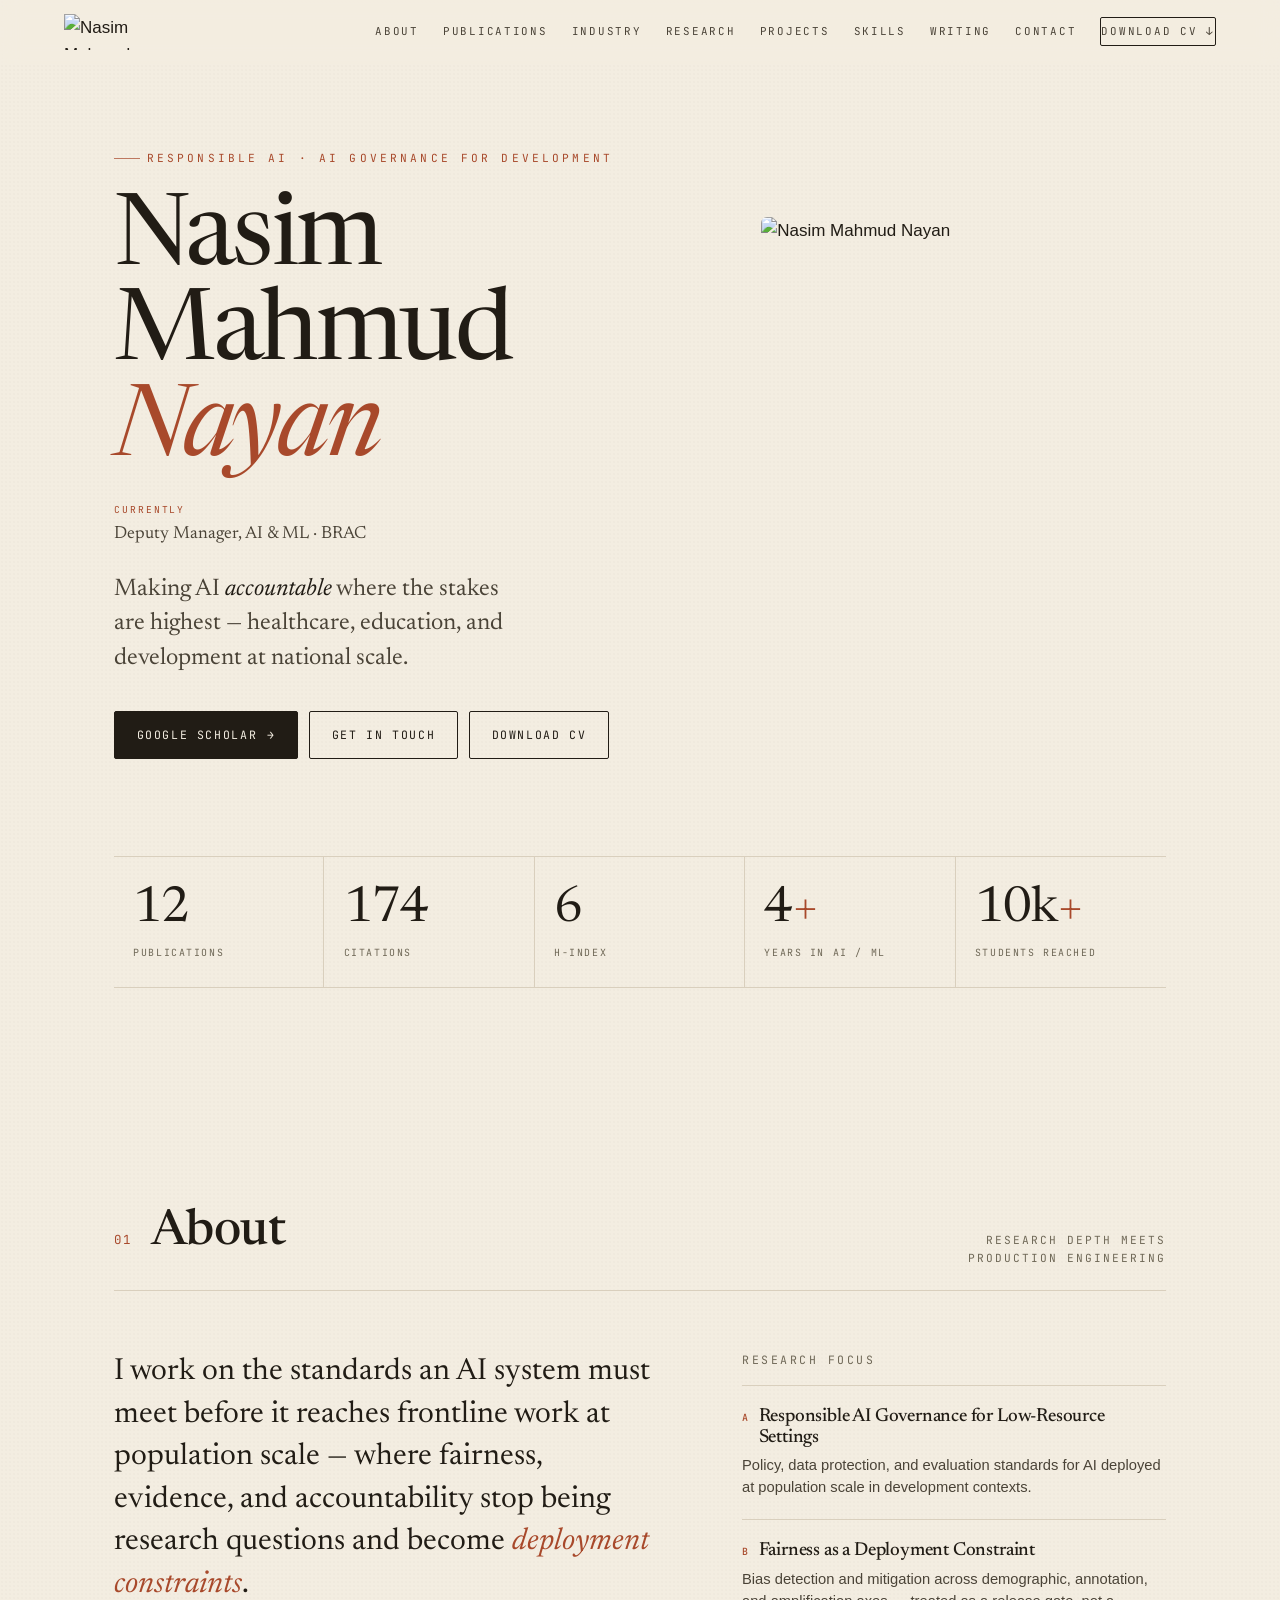
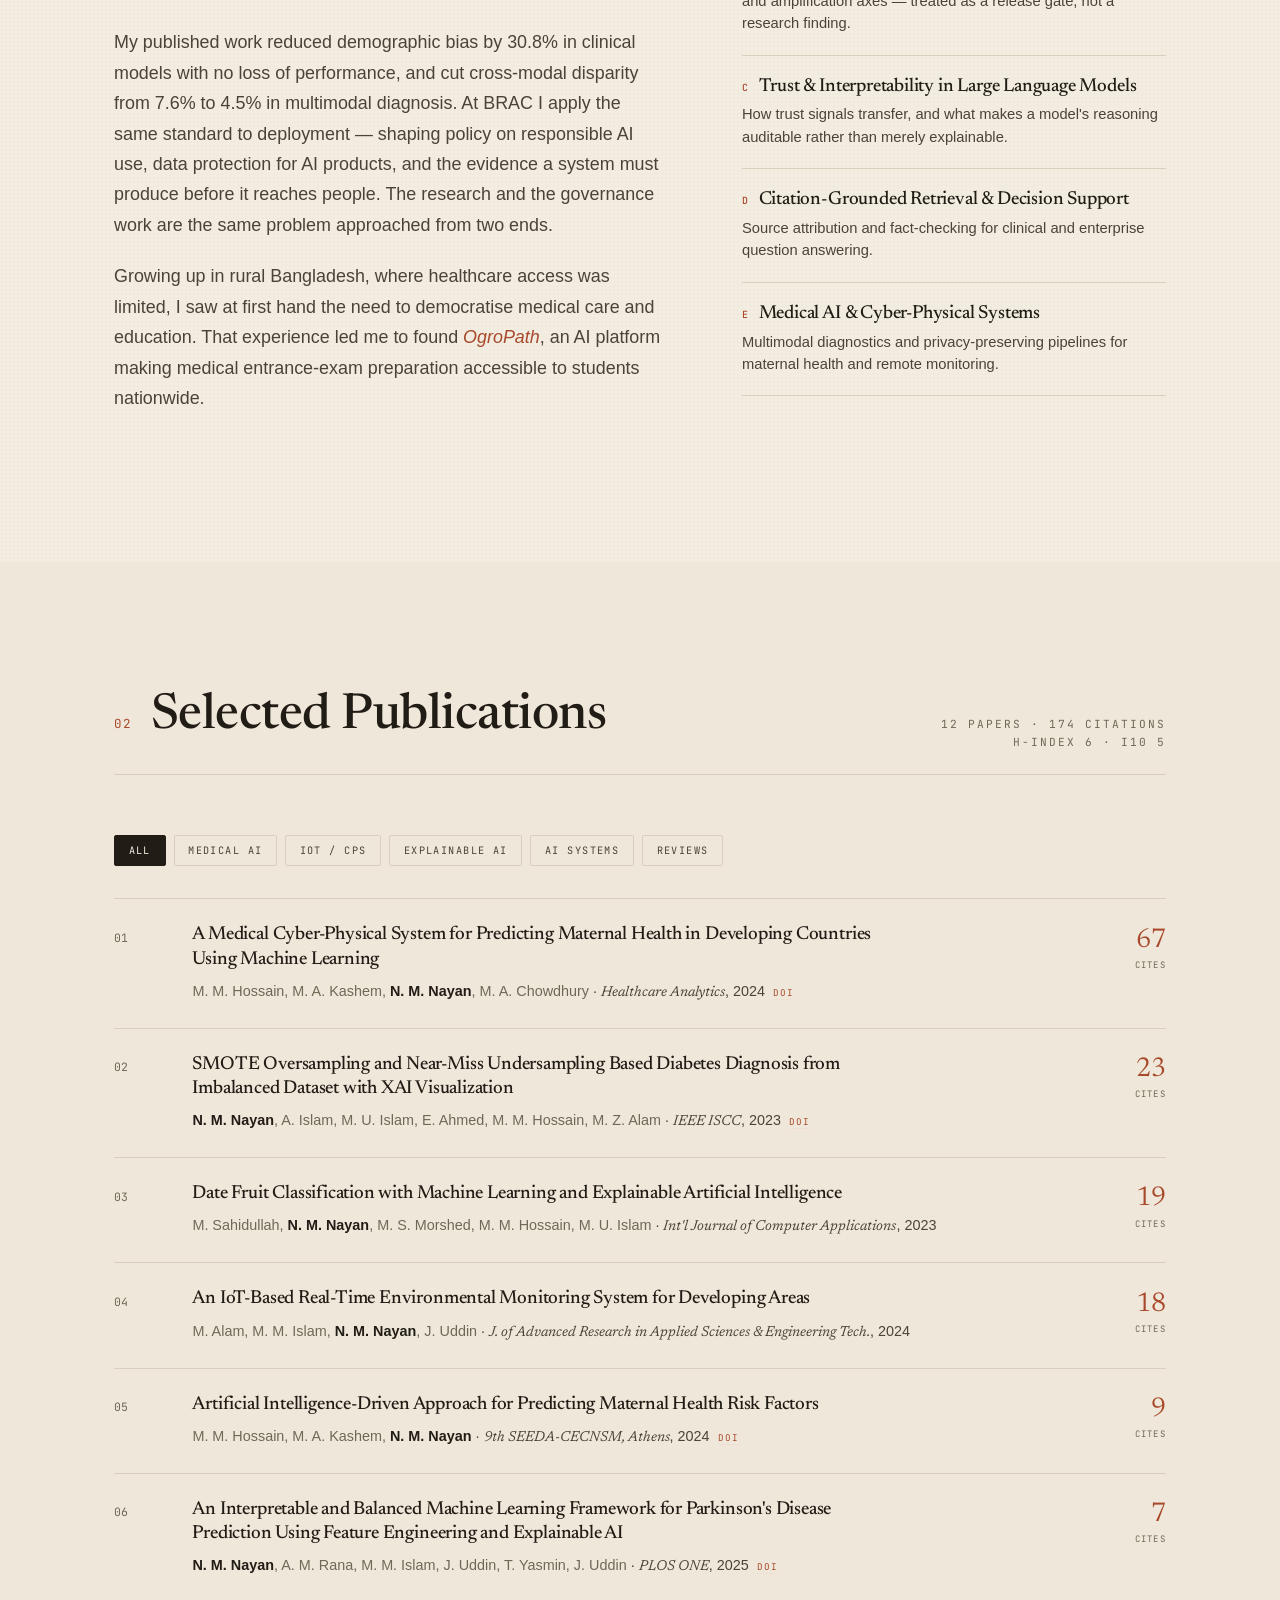
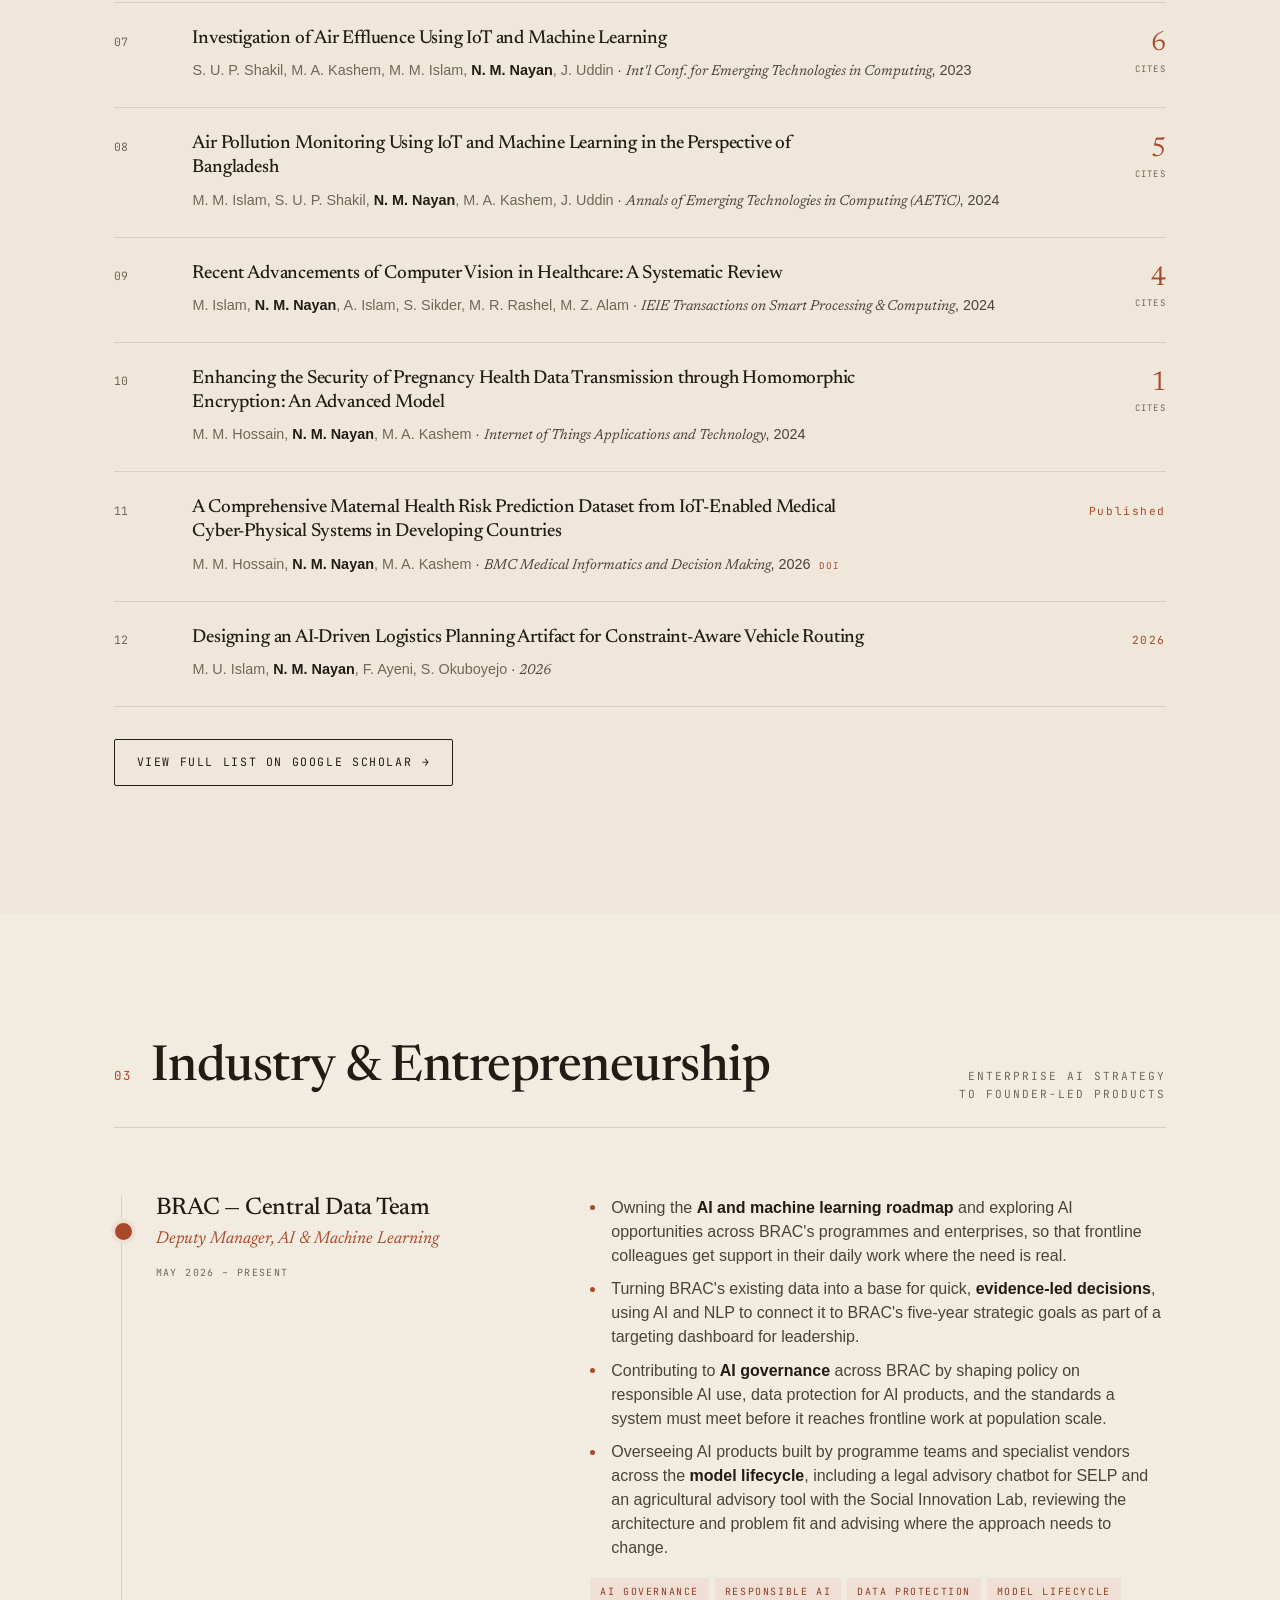
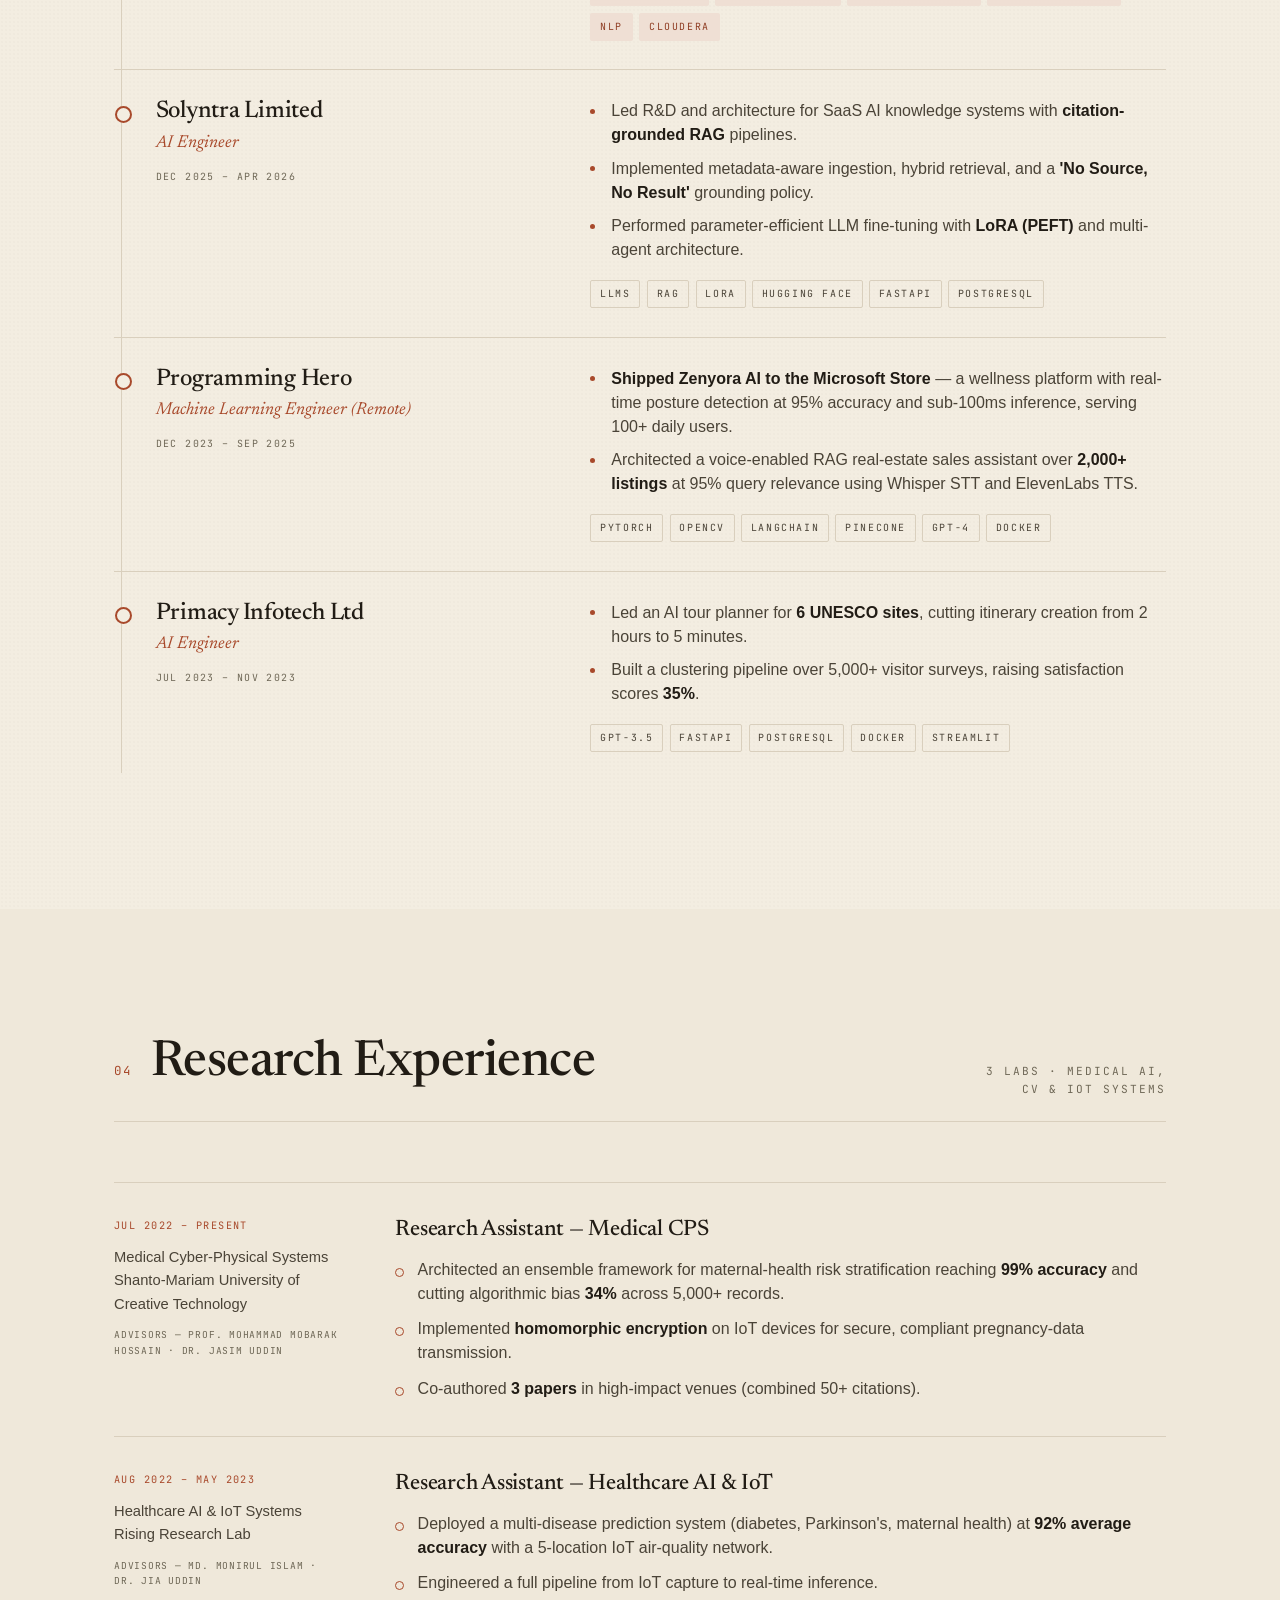
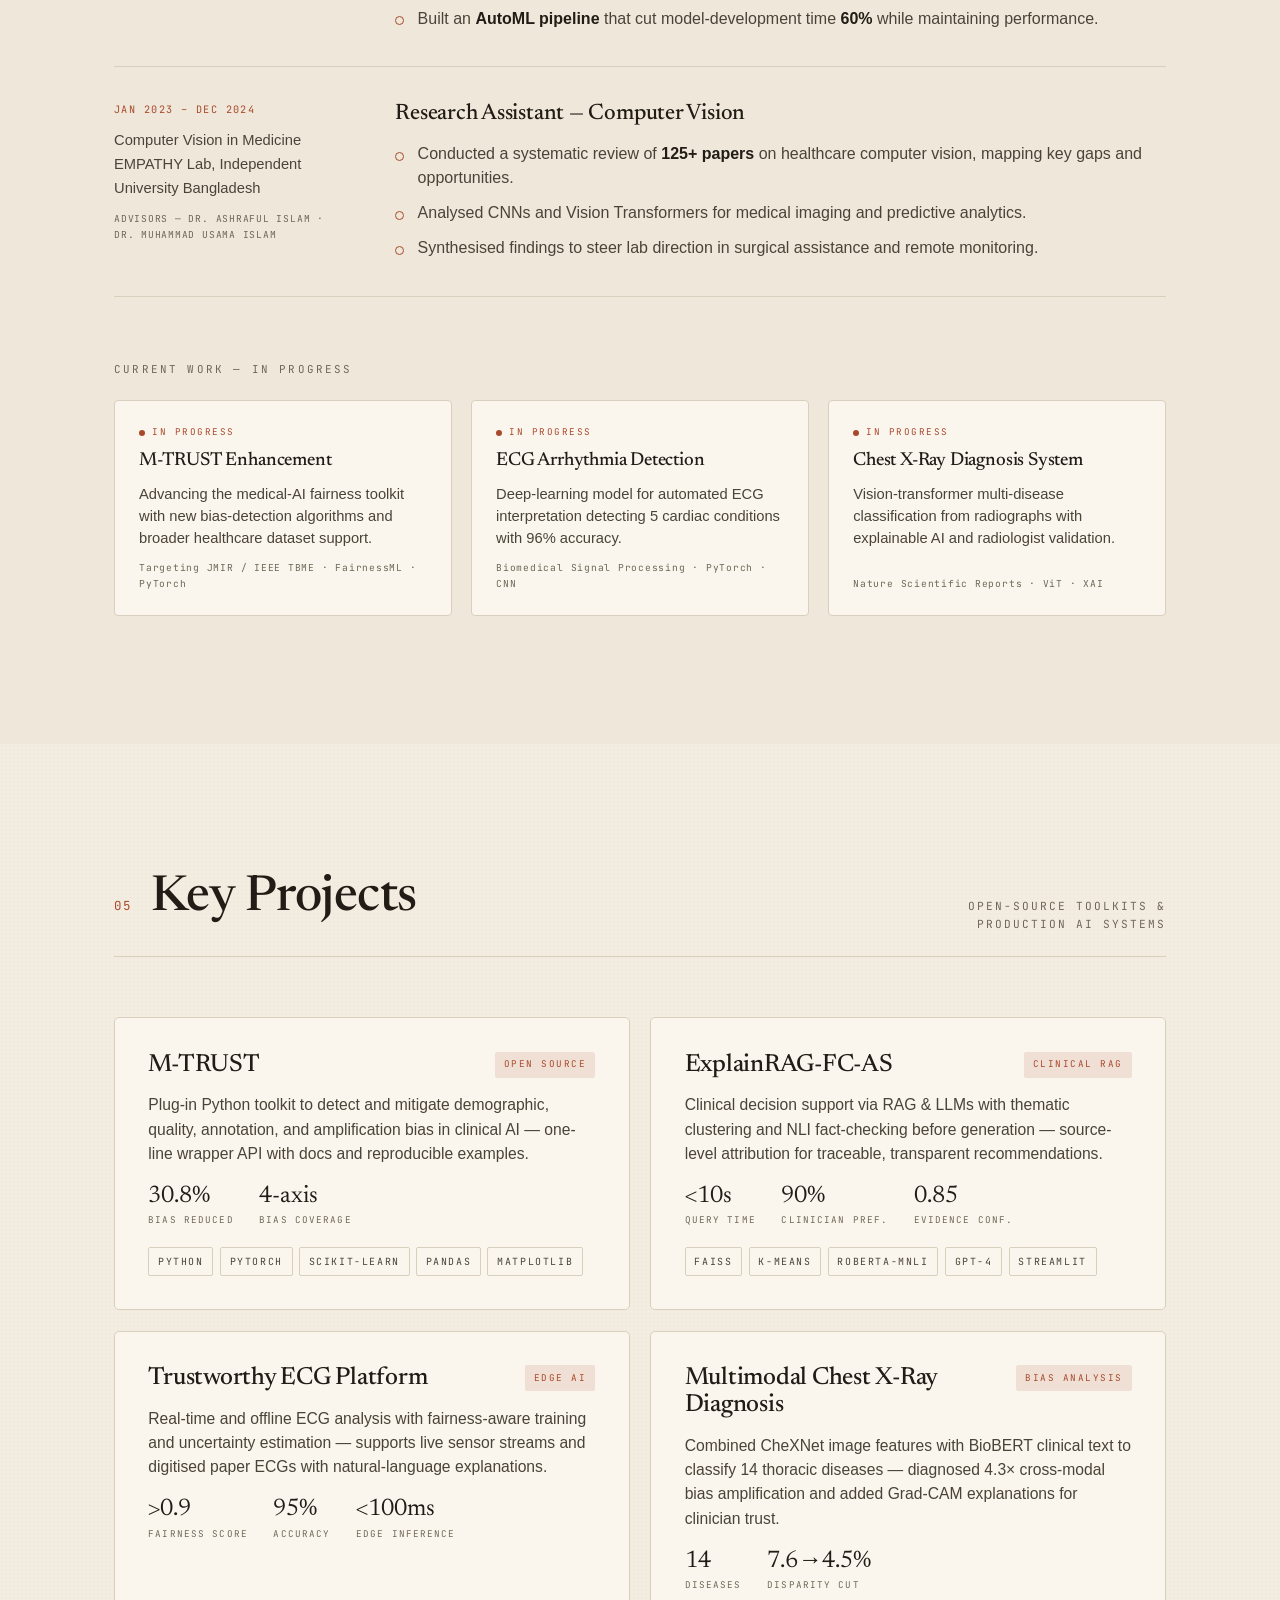
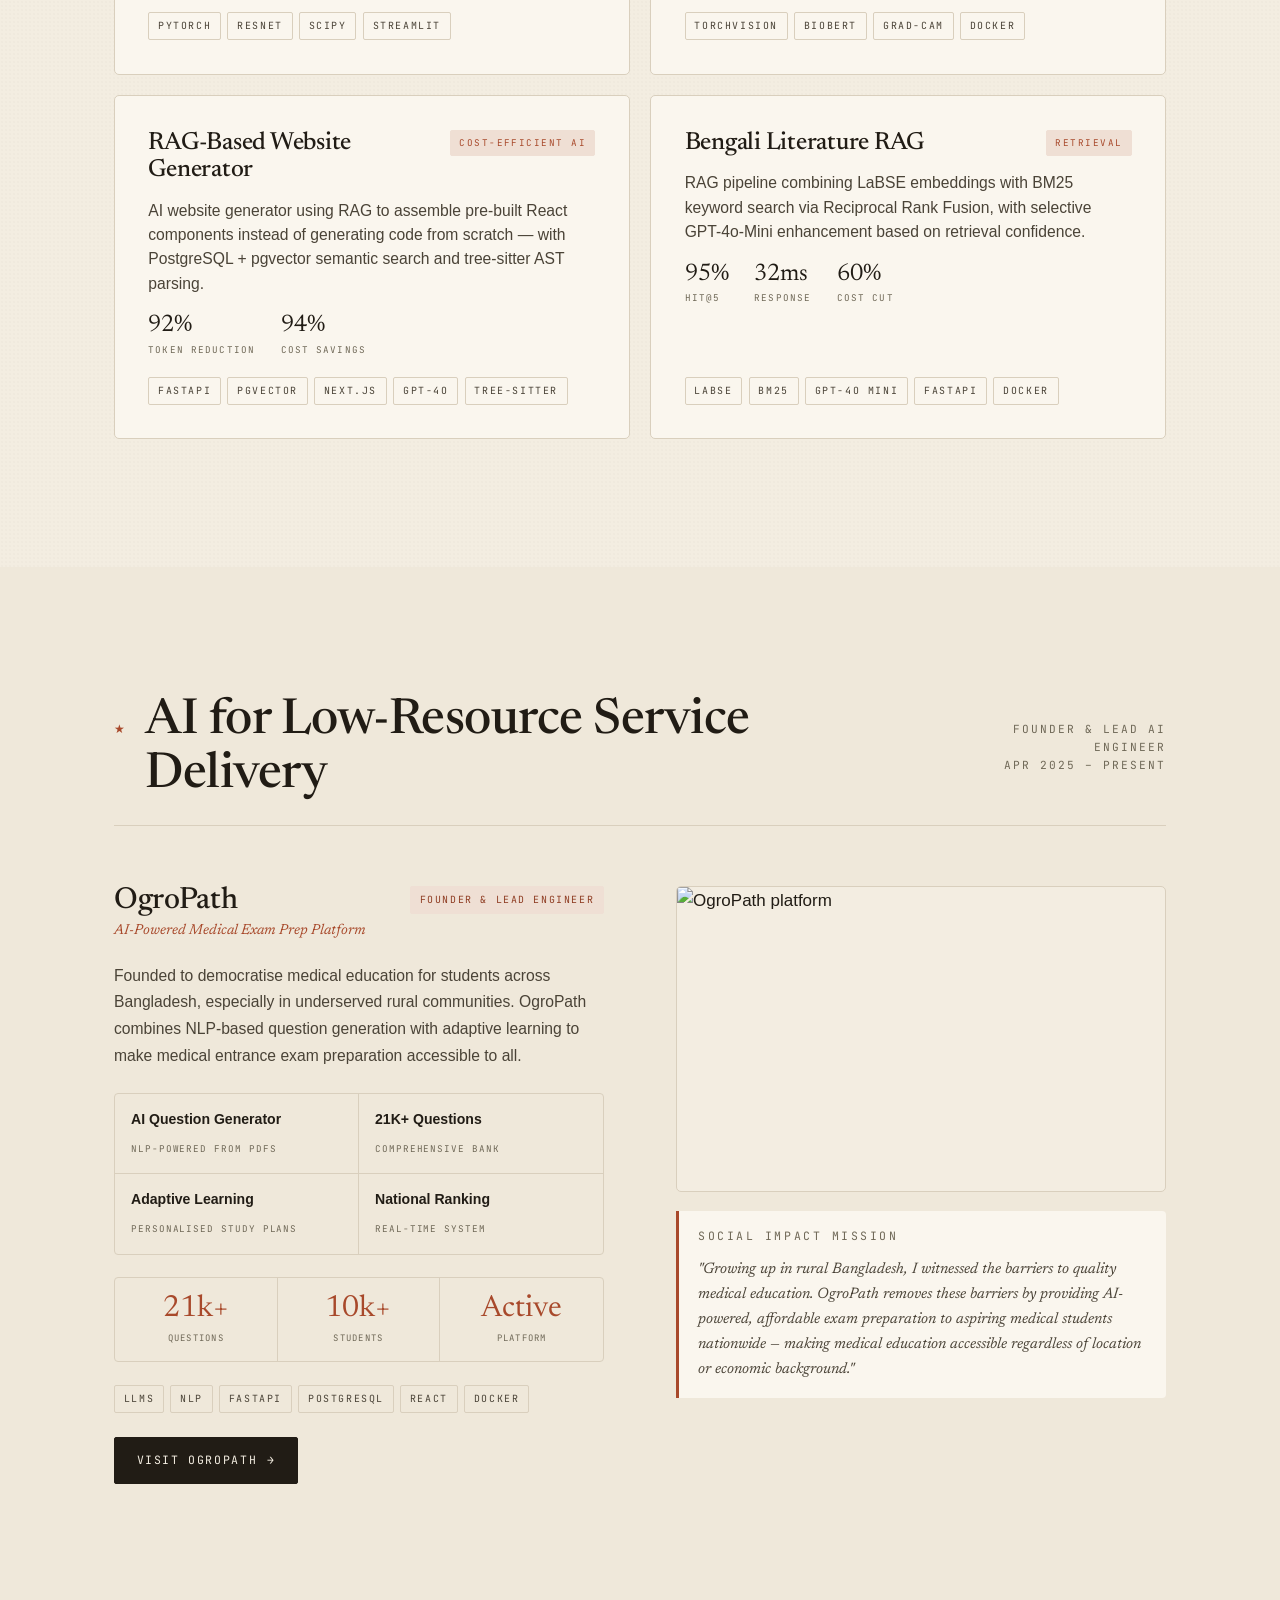
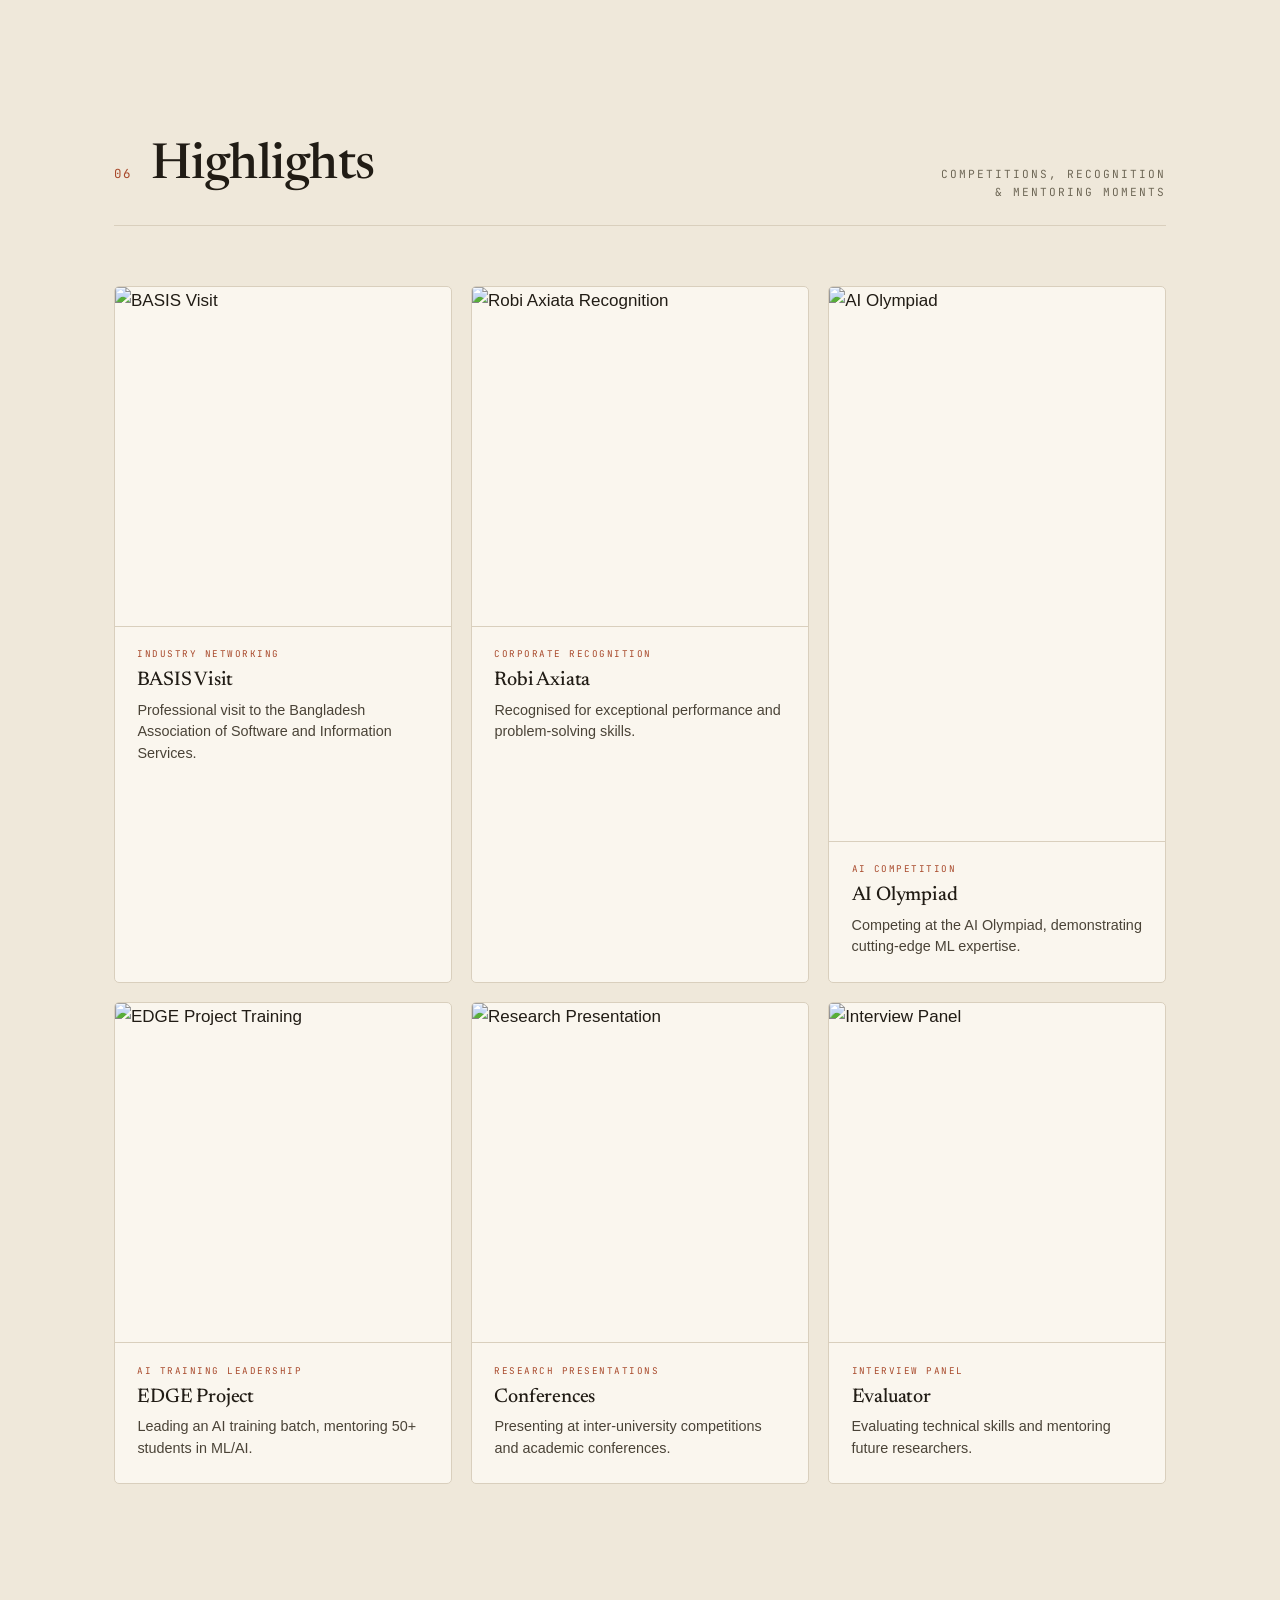
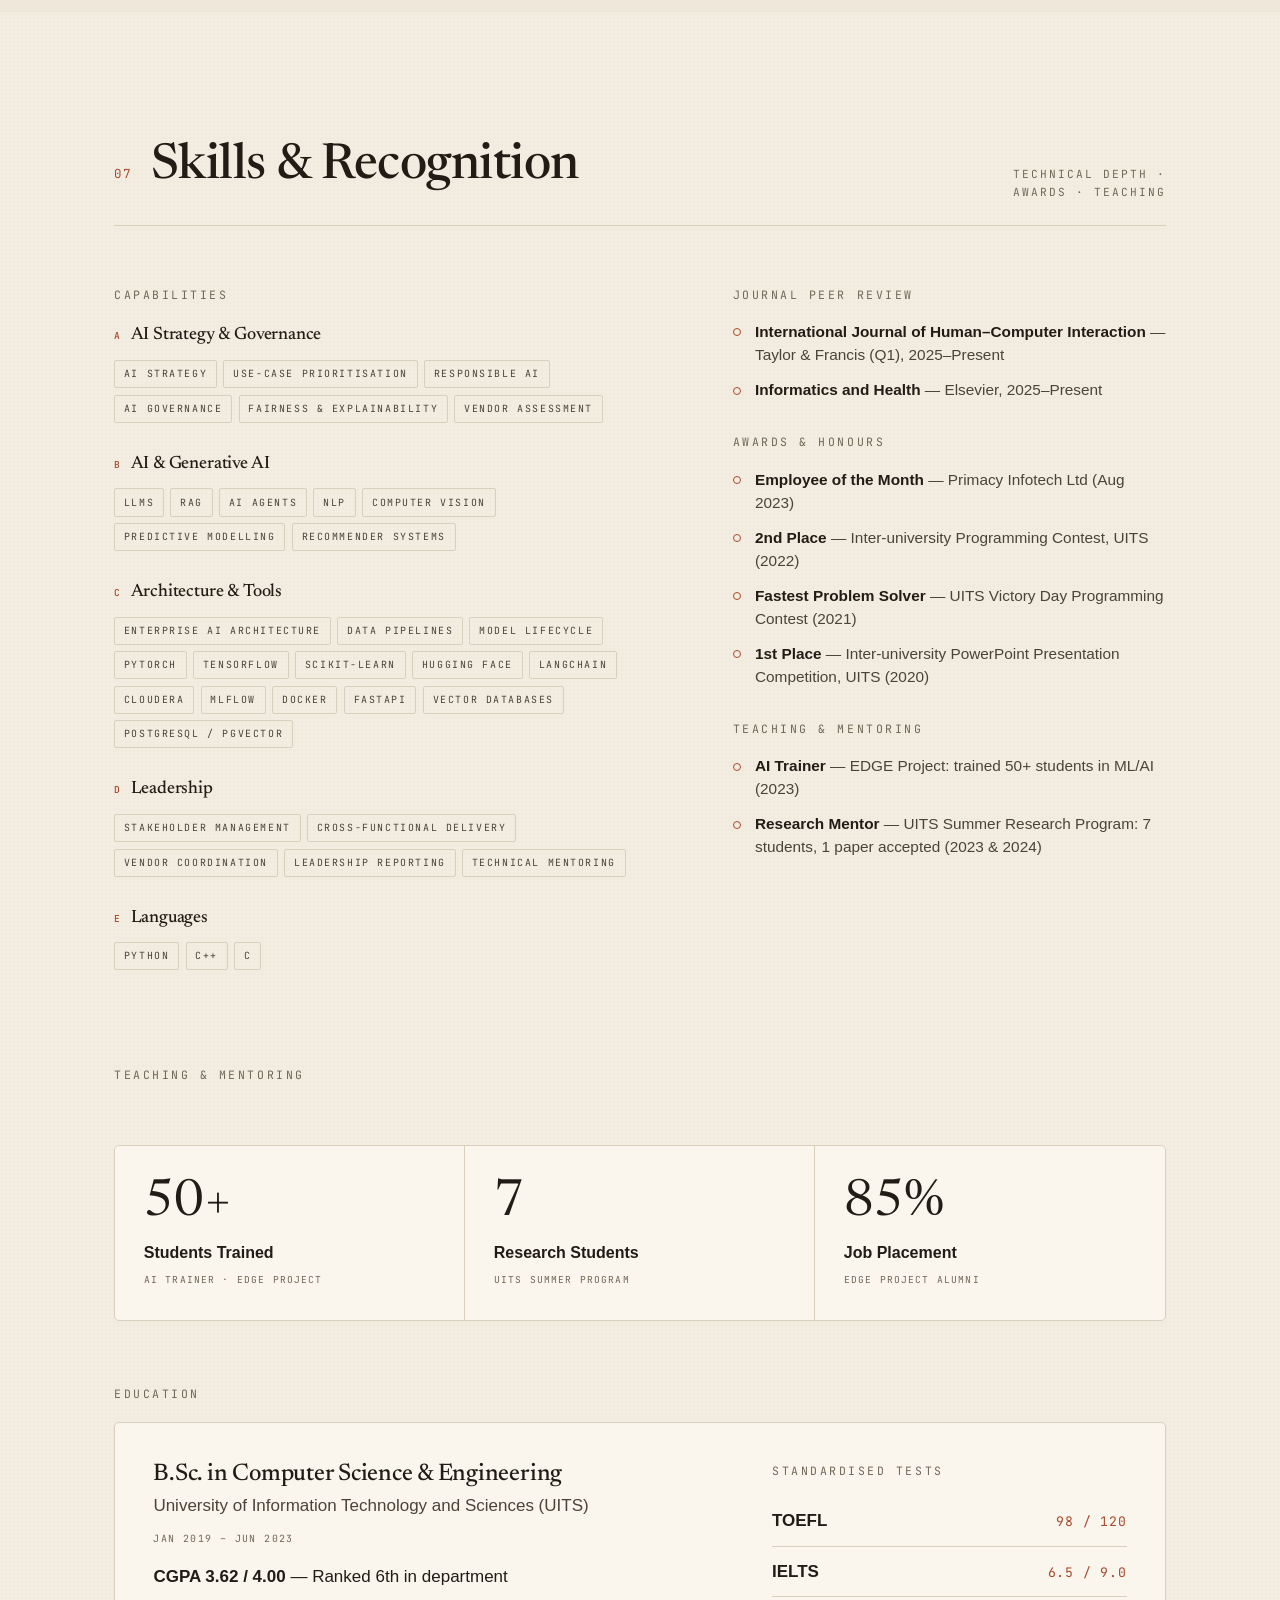
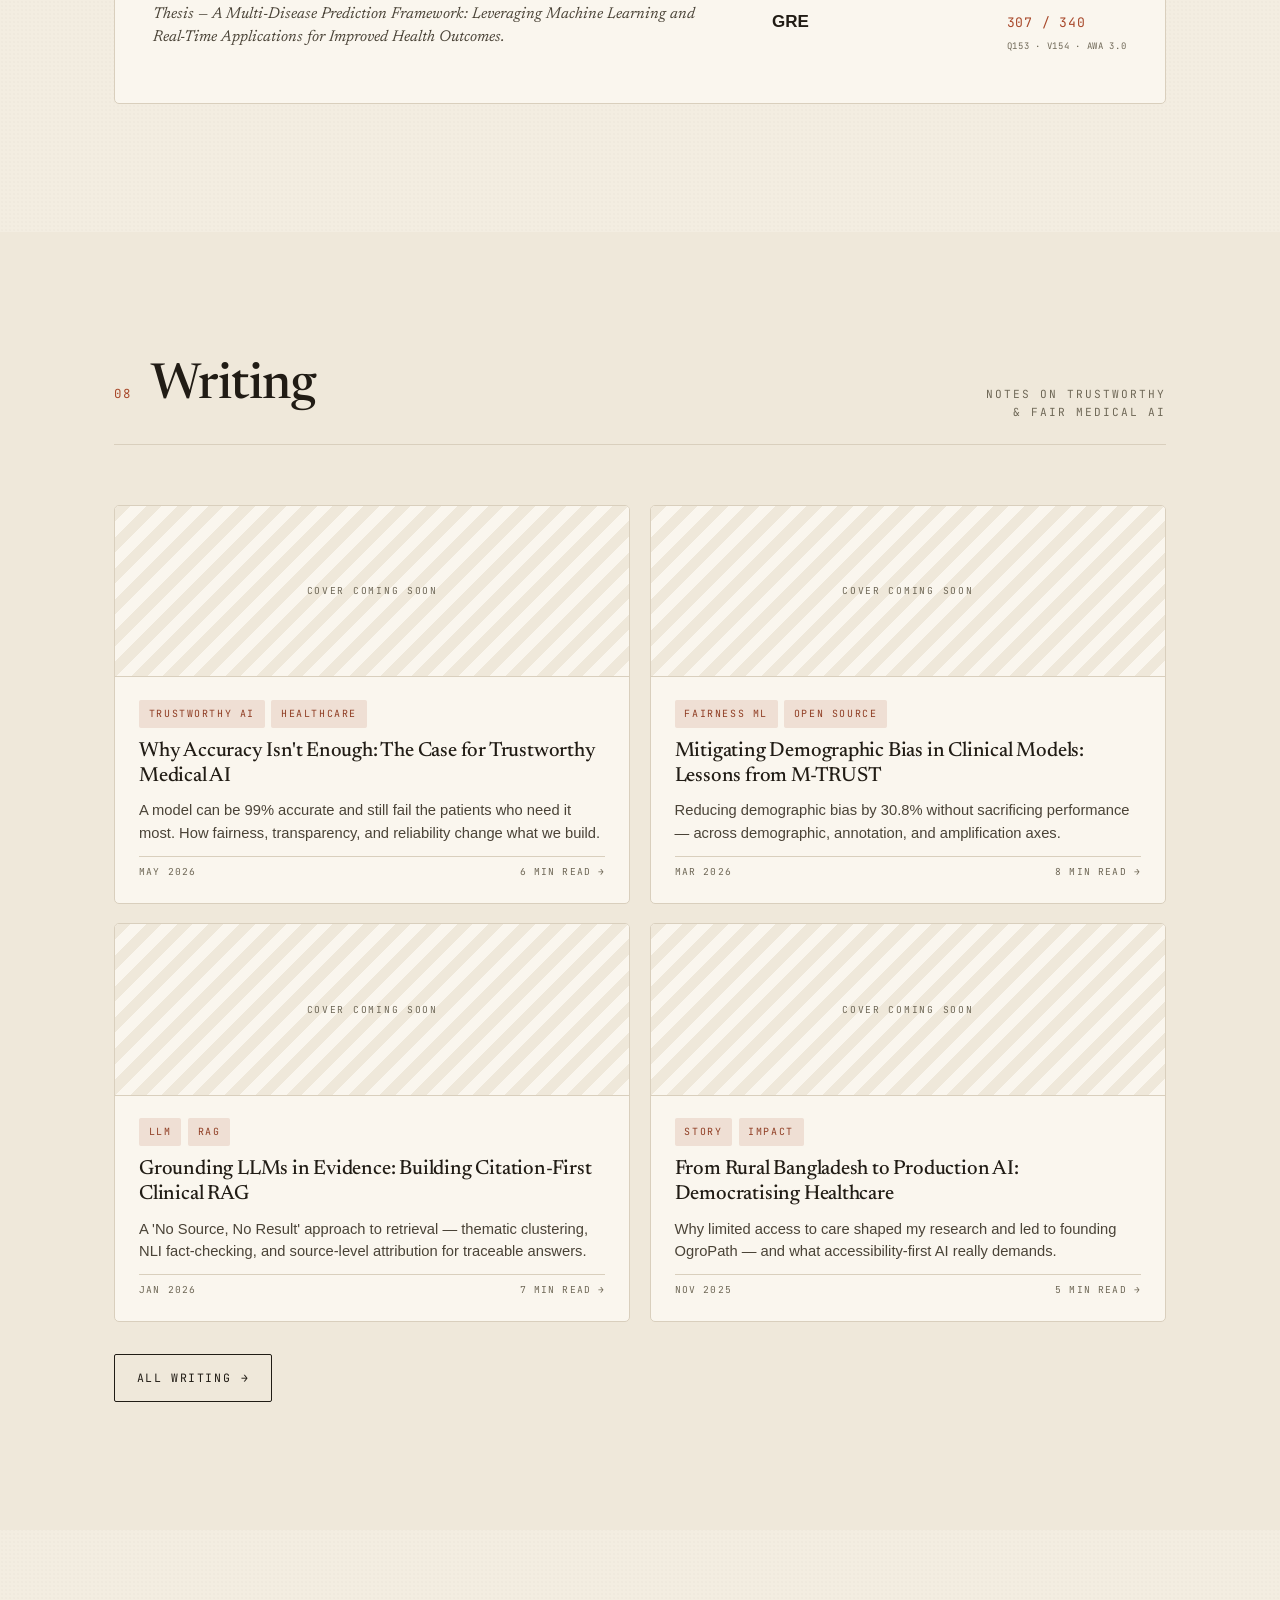
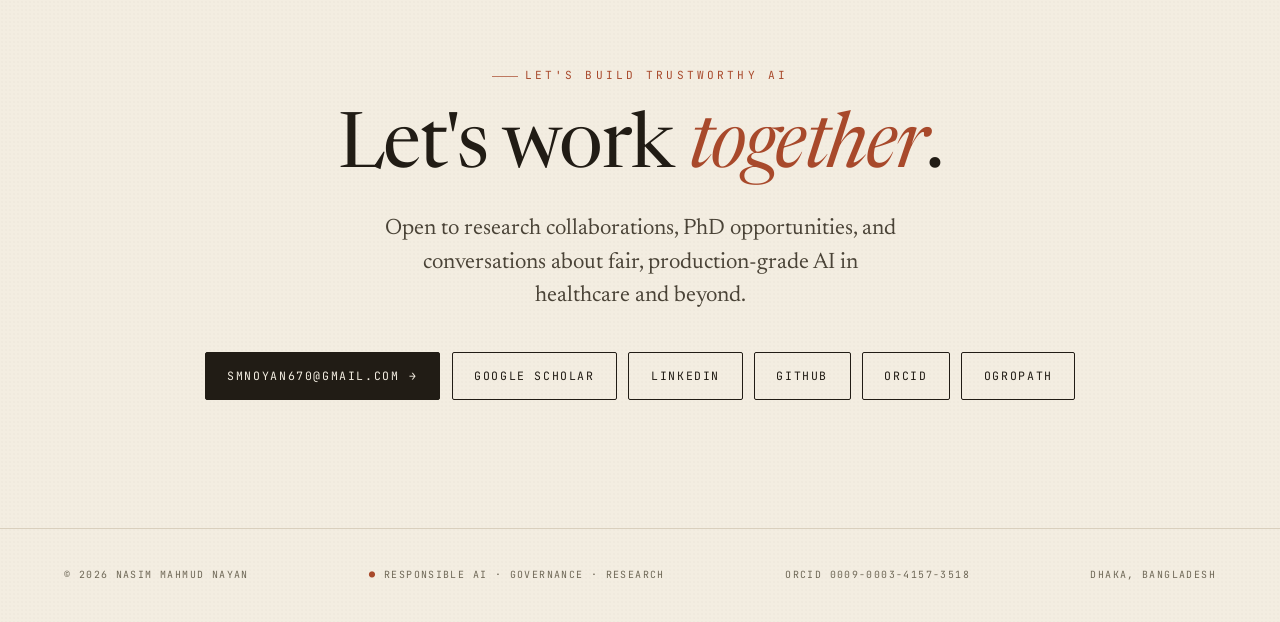
==== commit 60184b1a: "Shorten hero employer line to "BRAC" The hero "Currently" line now reads "Deputy Manager, AI & ML · " ====
--- a/index.html
+++ b/index.html
@@ -80,7 +80,7 @@
         "https://orcid.org/0009-0003-4157-3518",
         "https://scholar.google.com/citations?user=zAuBXLUAAAAJ&hl=en",
         "https://www.linkedin.com/in/nasim-mahmud-nayan-8475211b9/",
-        "https://github.com/NMNayan57",
+        "https://github.com/nasimnayan",
         "https://ogropath.com"
       ]
     },
@@ -129,7 +129,7 @@
       <h1 class="reveal d1">Nasim Mahmud<br /><span class="ln2">Nayan</span></h1>
       <div class="hero-position reveal d2">
         <span class="hp-label">Currently</span>
-        Deputy Manager, AI &amp; ML · BRAC Central Data Team
+        Deputy Manager, AI &amp; ML · BRAC
       </div>
       <p class="lede reveal d2">Making AI <em>accountable</em> where the stakes are highest — healthcare, education, and development at national scale.</p>
       <div class="hero-cta reveal d3">
@@ -766,7 +766,7 @@
       <a class="btn btn-solid" href="mailto:smnoyan670@gmail.com">smnoyan670@gmail.com <span class="arrow">→</span></a>
       <a class="btn btn-ghost" href="https://scholar.google.com/citations?user=zAuBXLUAAAAJ&hl=en" target="_blank" rel="me noopener">Google Scholar</a>
       <a class="btn btn-ghost" href="https://www.linkedin.com/in/nasim-mahmud-nayan-8475211b9/" target="_blank" rel="me noopener">LinkedIn</a>
-      <a class="btn btn-ghost" href="https://github.com/NMNayan57" target="_blank" rel="me noopener">GitHub</a>
+      <a class="btn btn-ghost" href="https://github.com/nasimnayan" target="_blank" rel="me noopener">GitHub</a>
       <a class="btn btn-ghost" href="https://orcid.org/0009-0003-4157-3518" target="_blank" rel="me noopener">ORCID</a>
       <a class="btn btn-ghost" href="https://ogropath.com" target="_blank" rel="me noopener">OgroPath</a>
     </div>
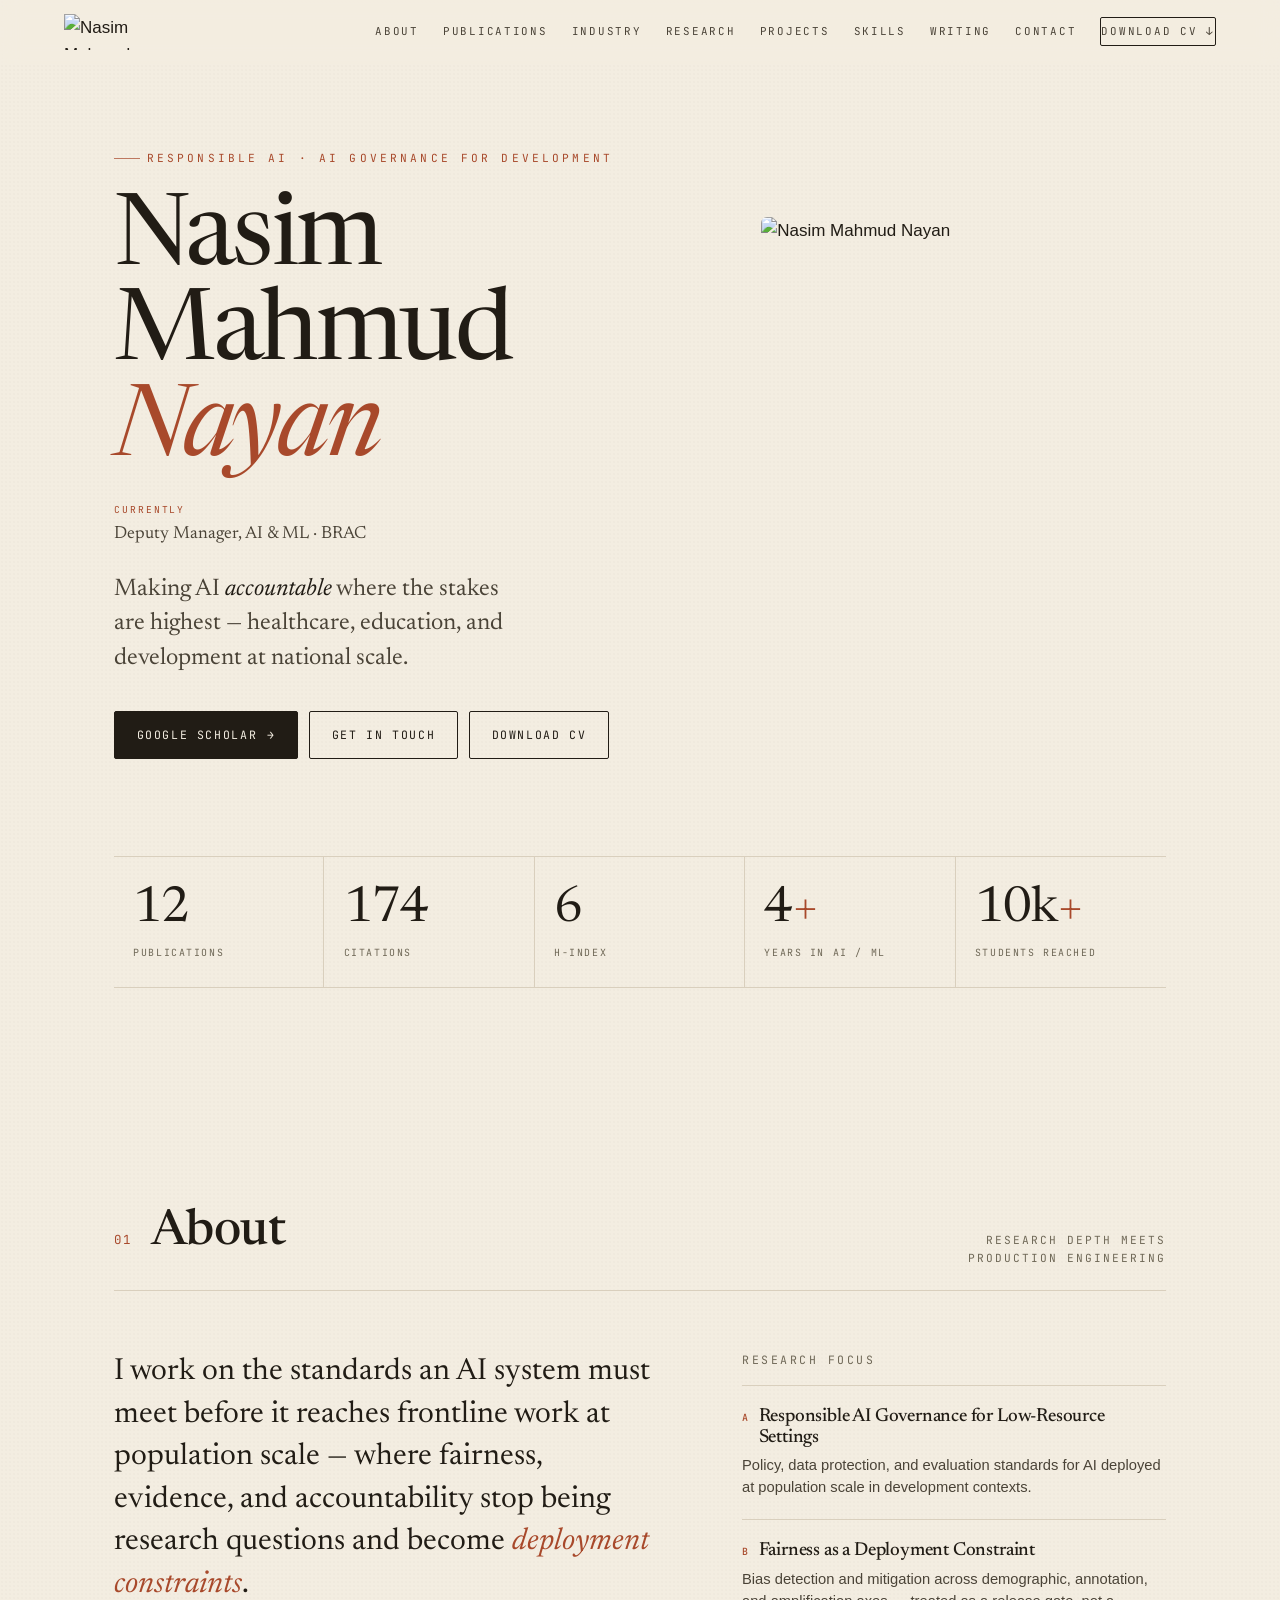
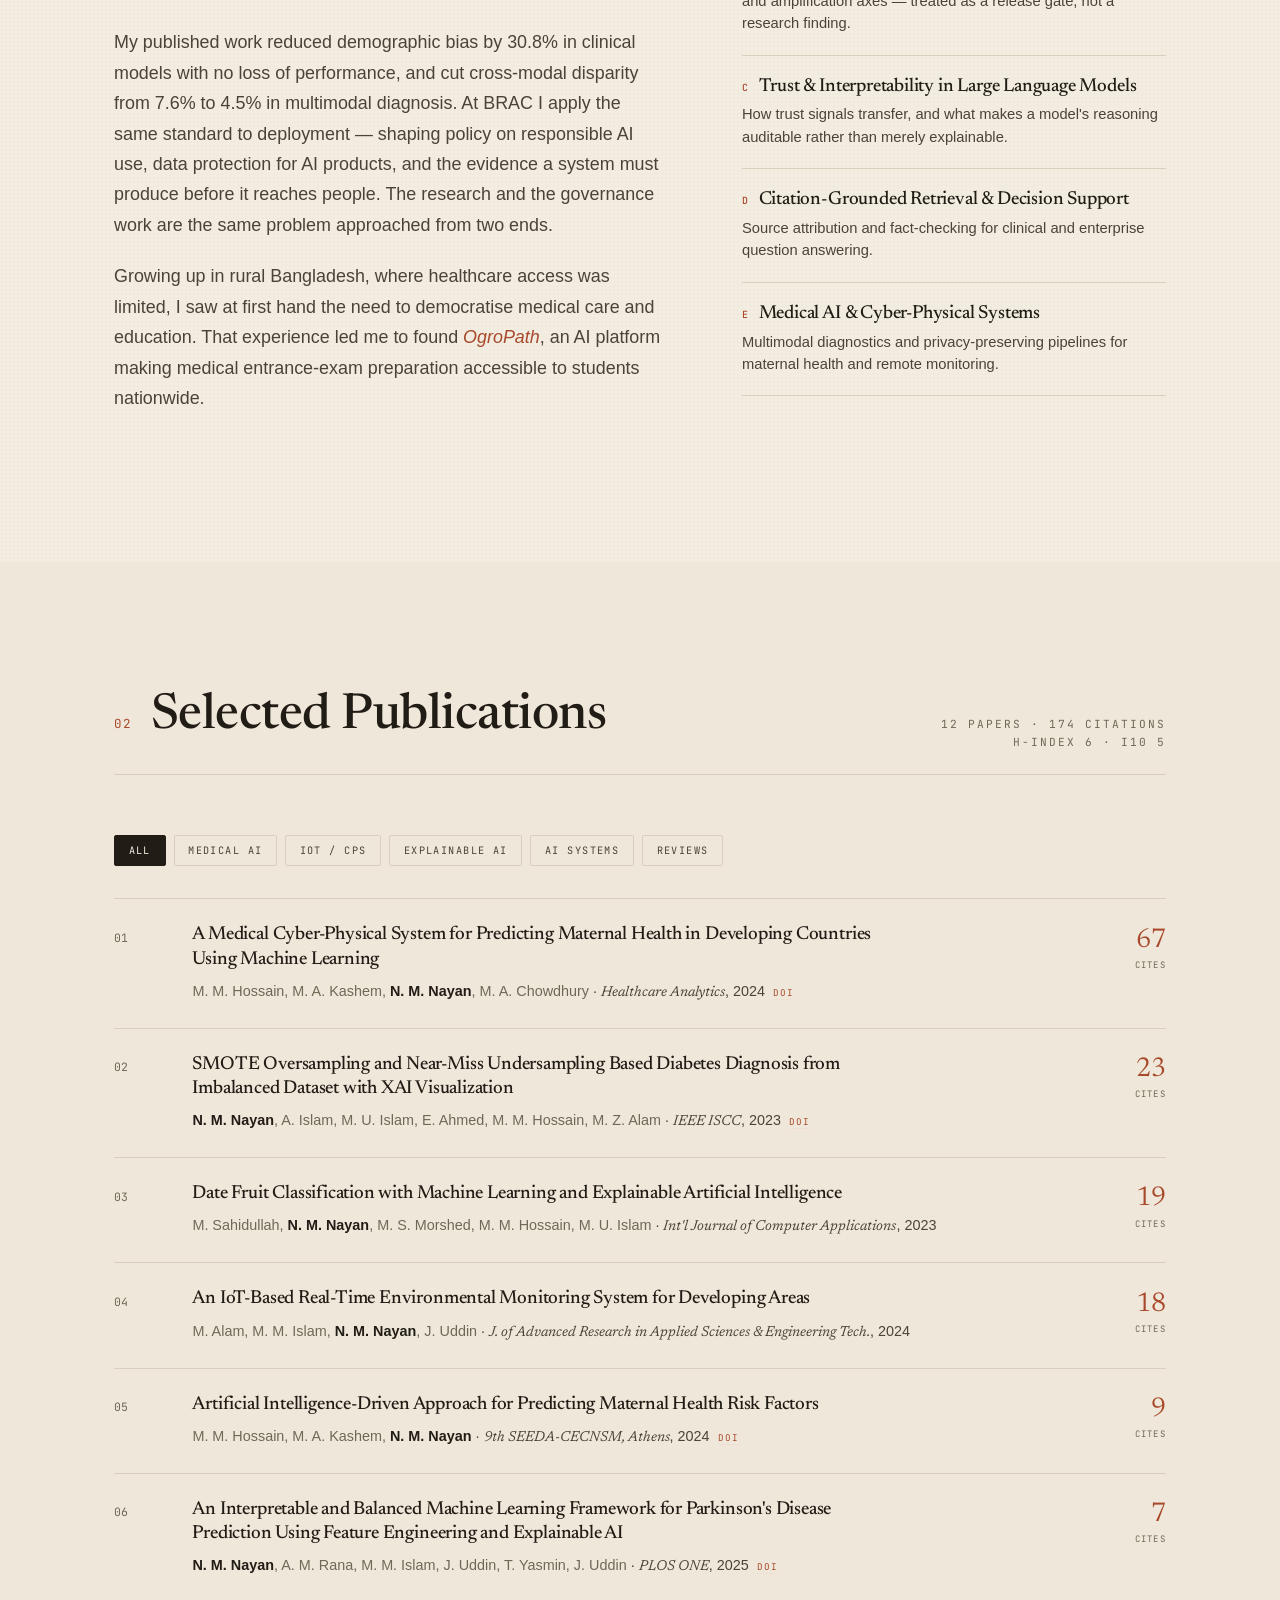
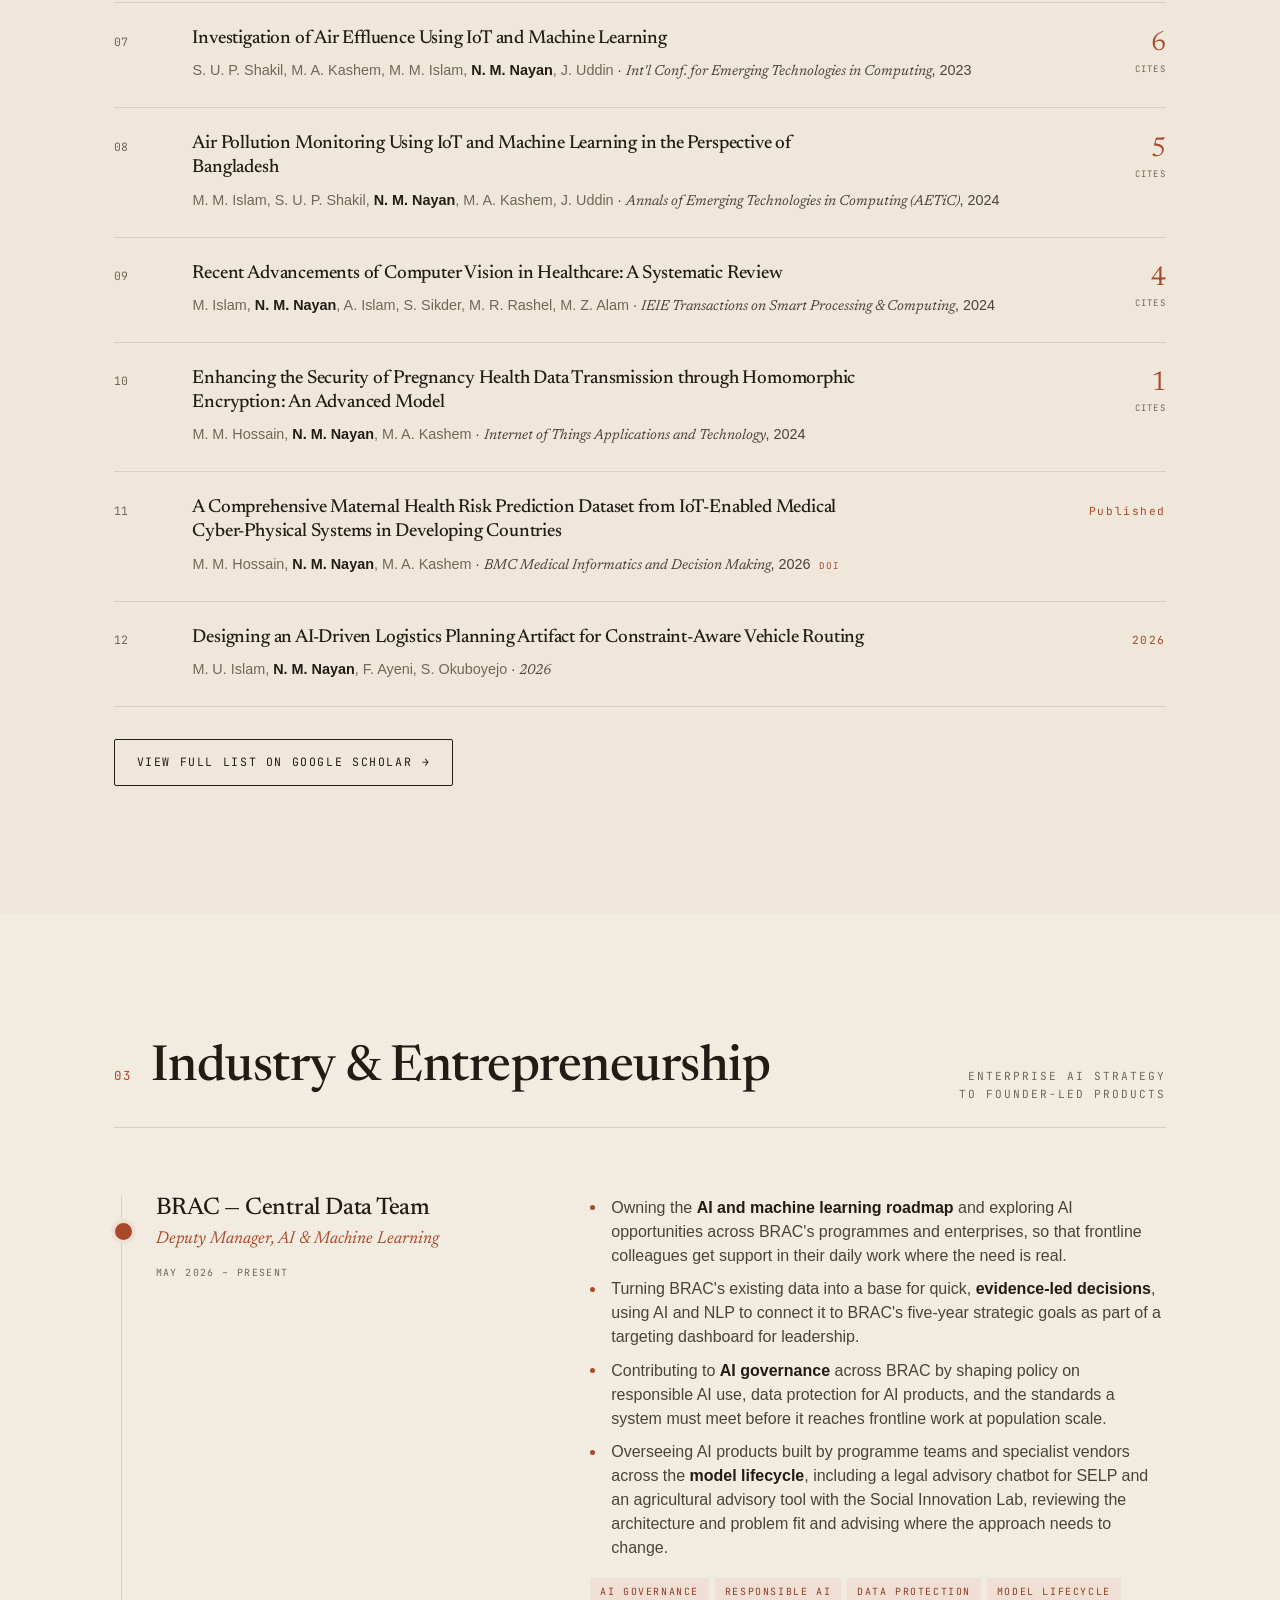
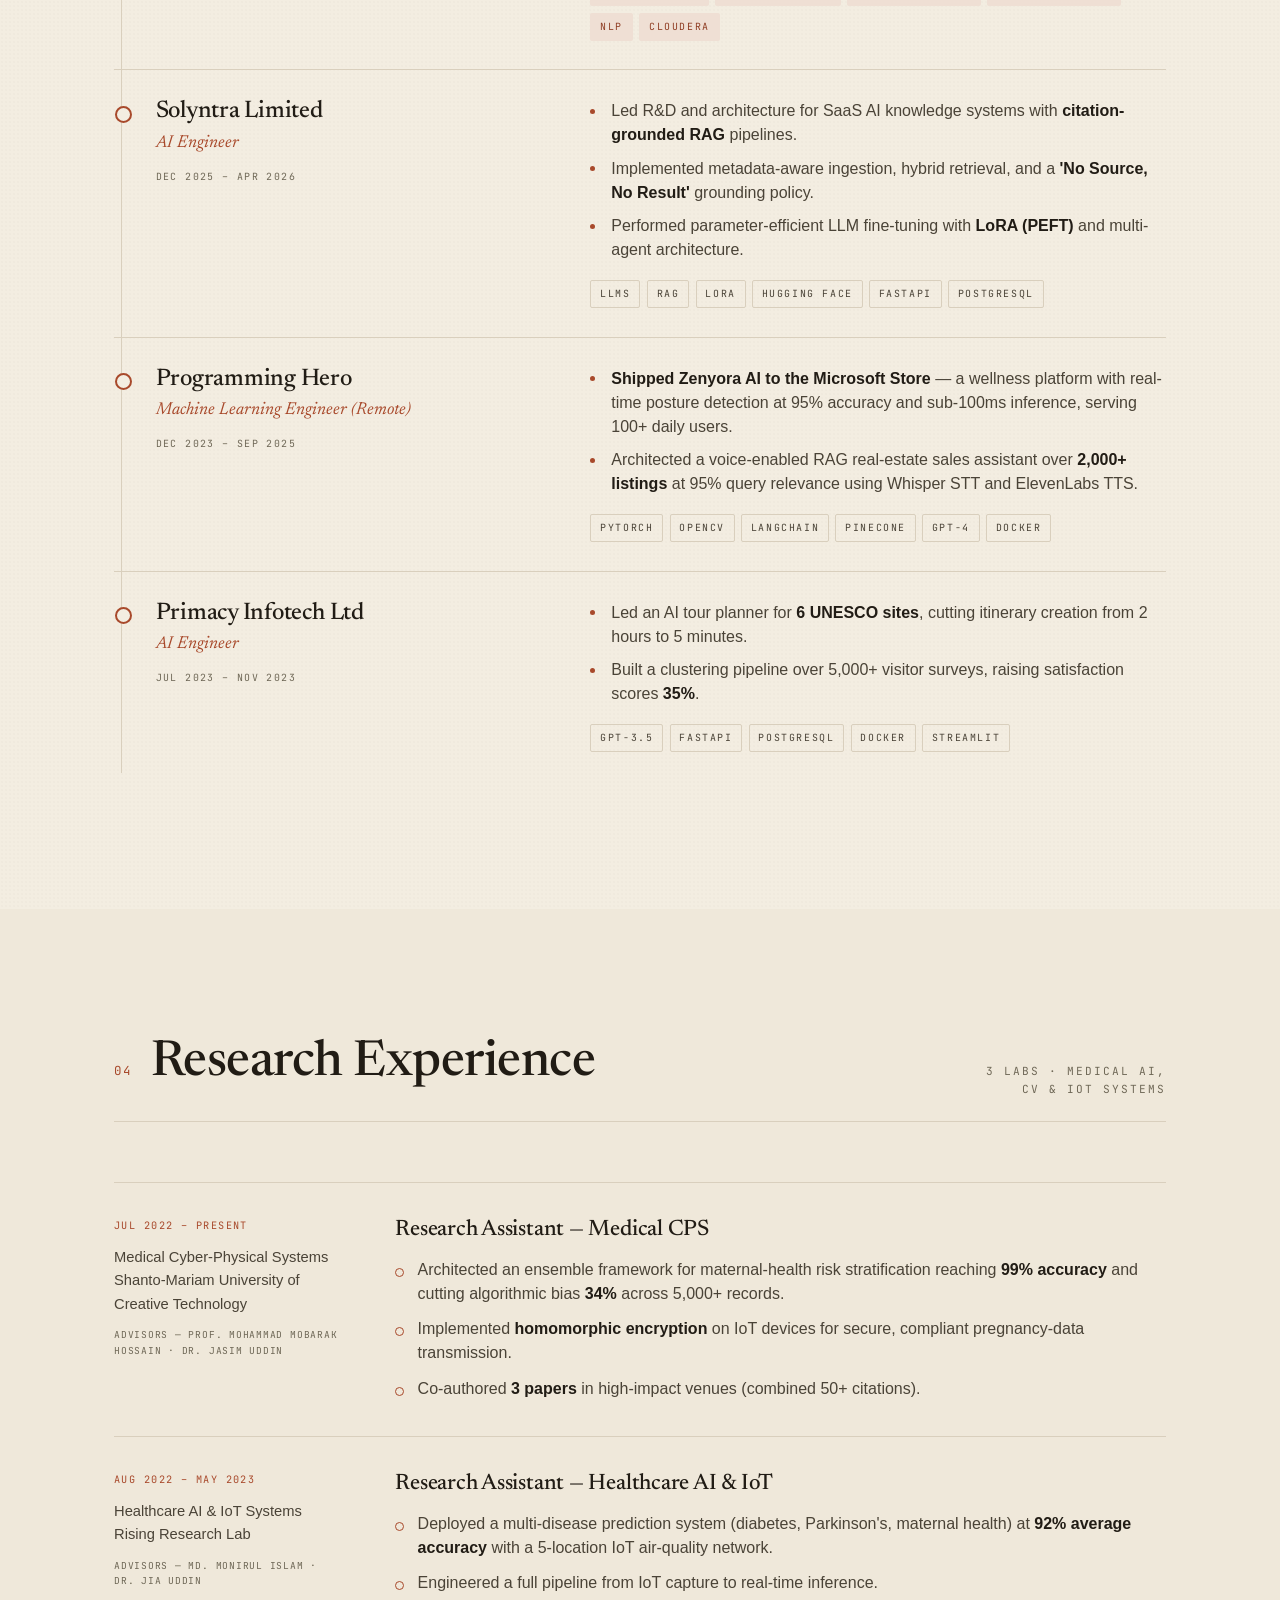
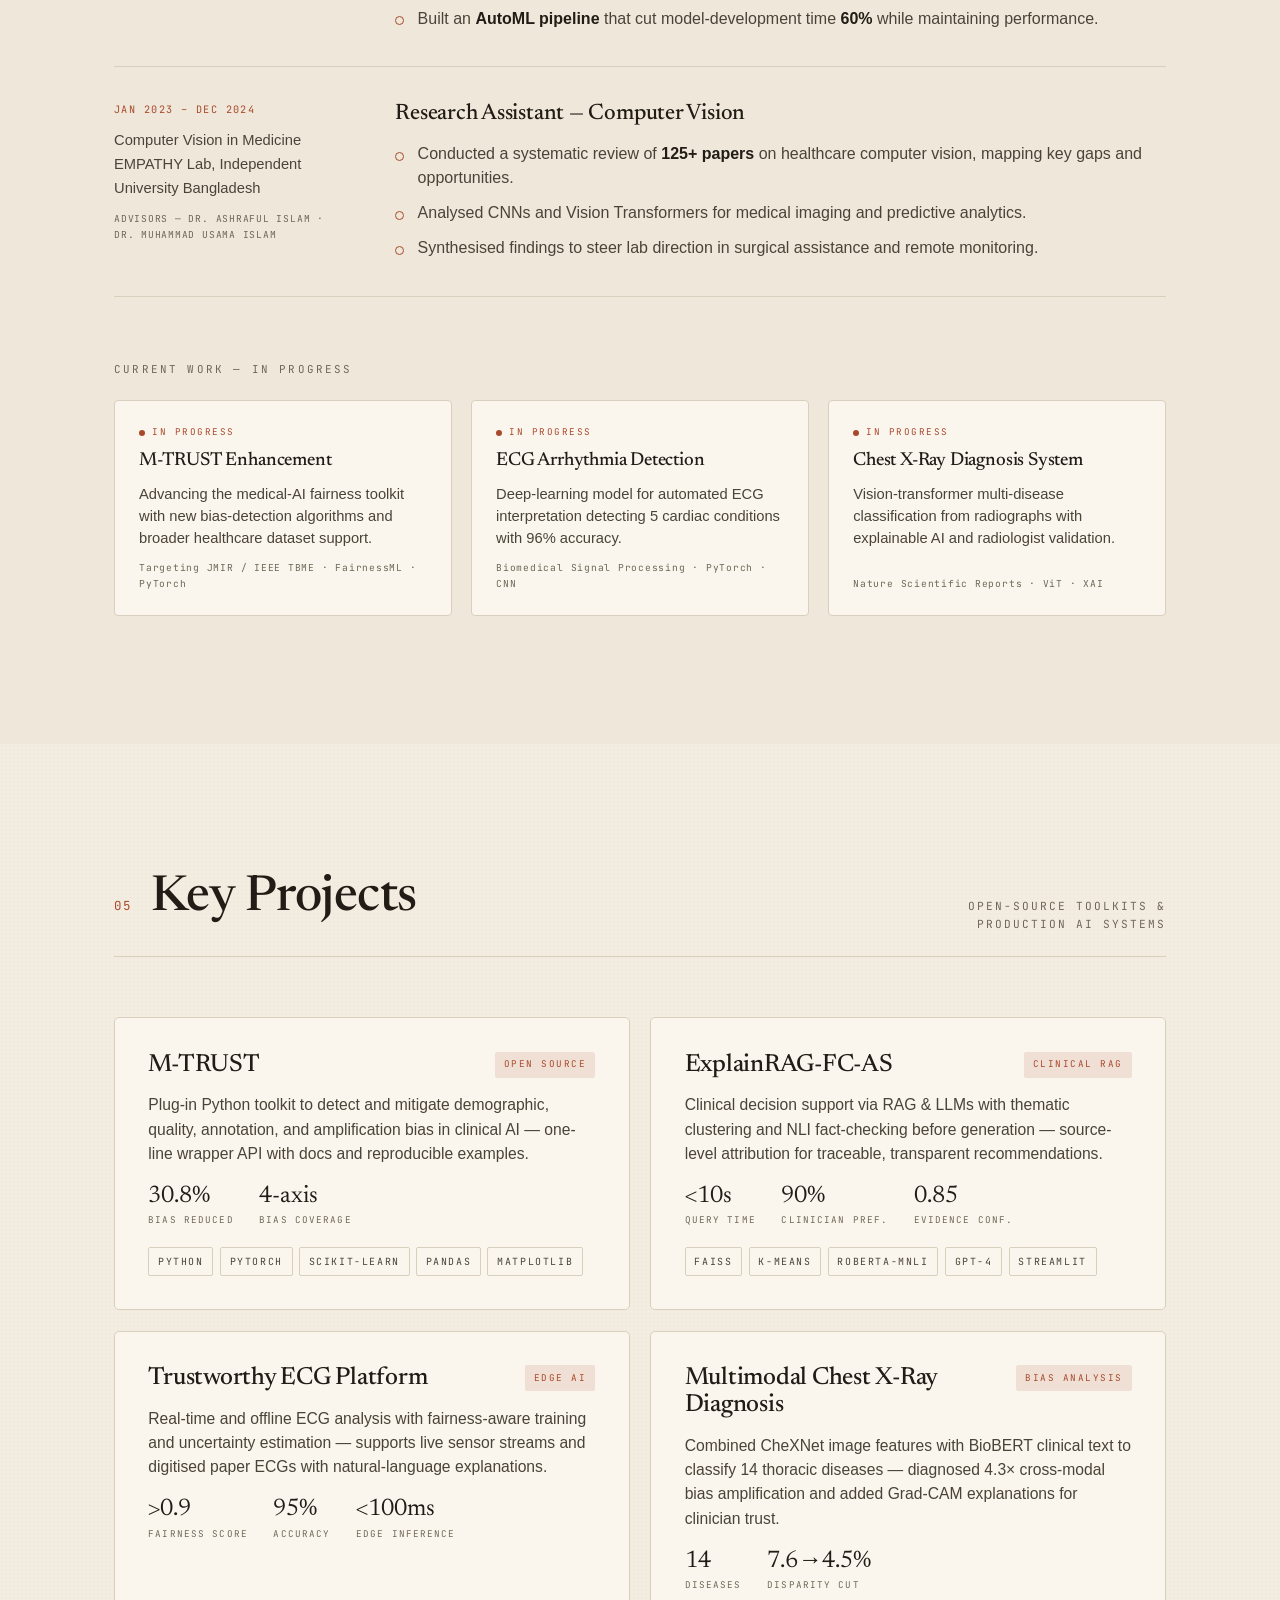
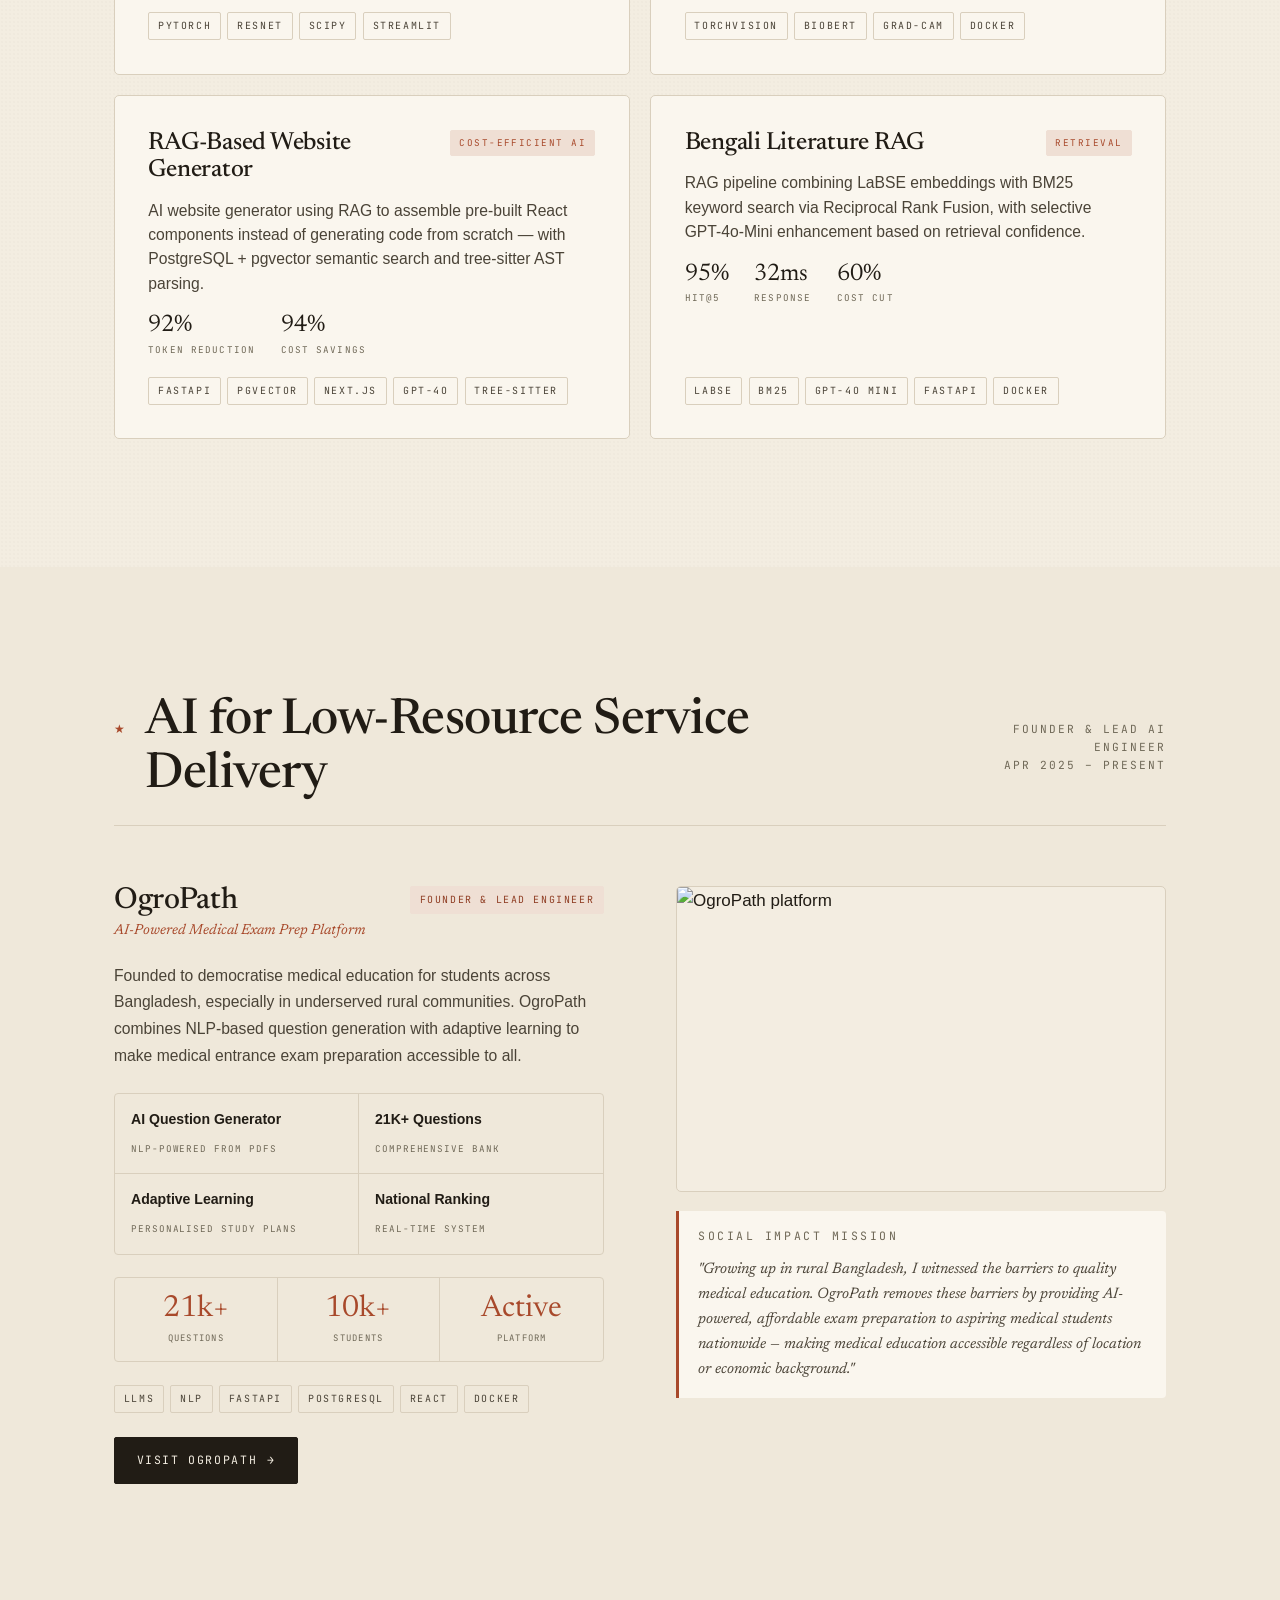
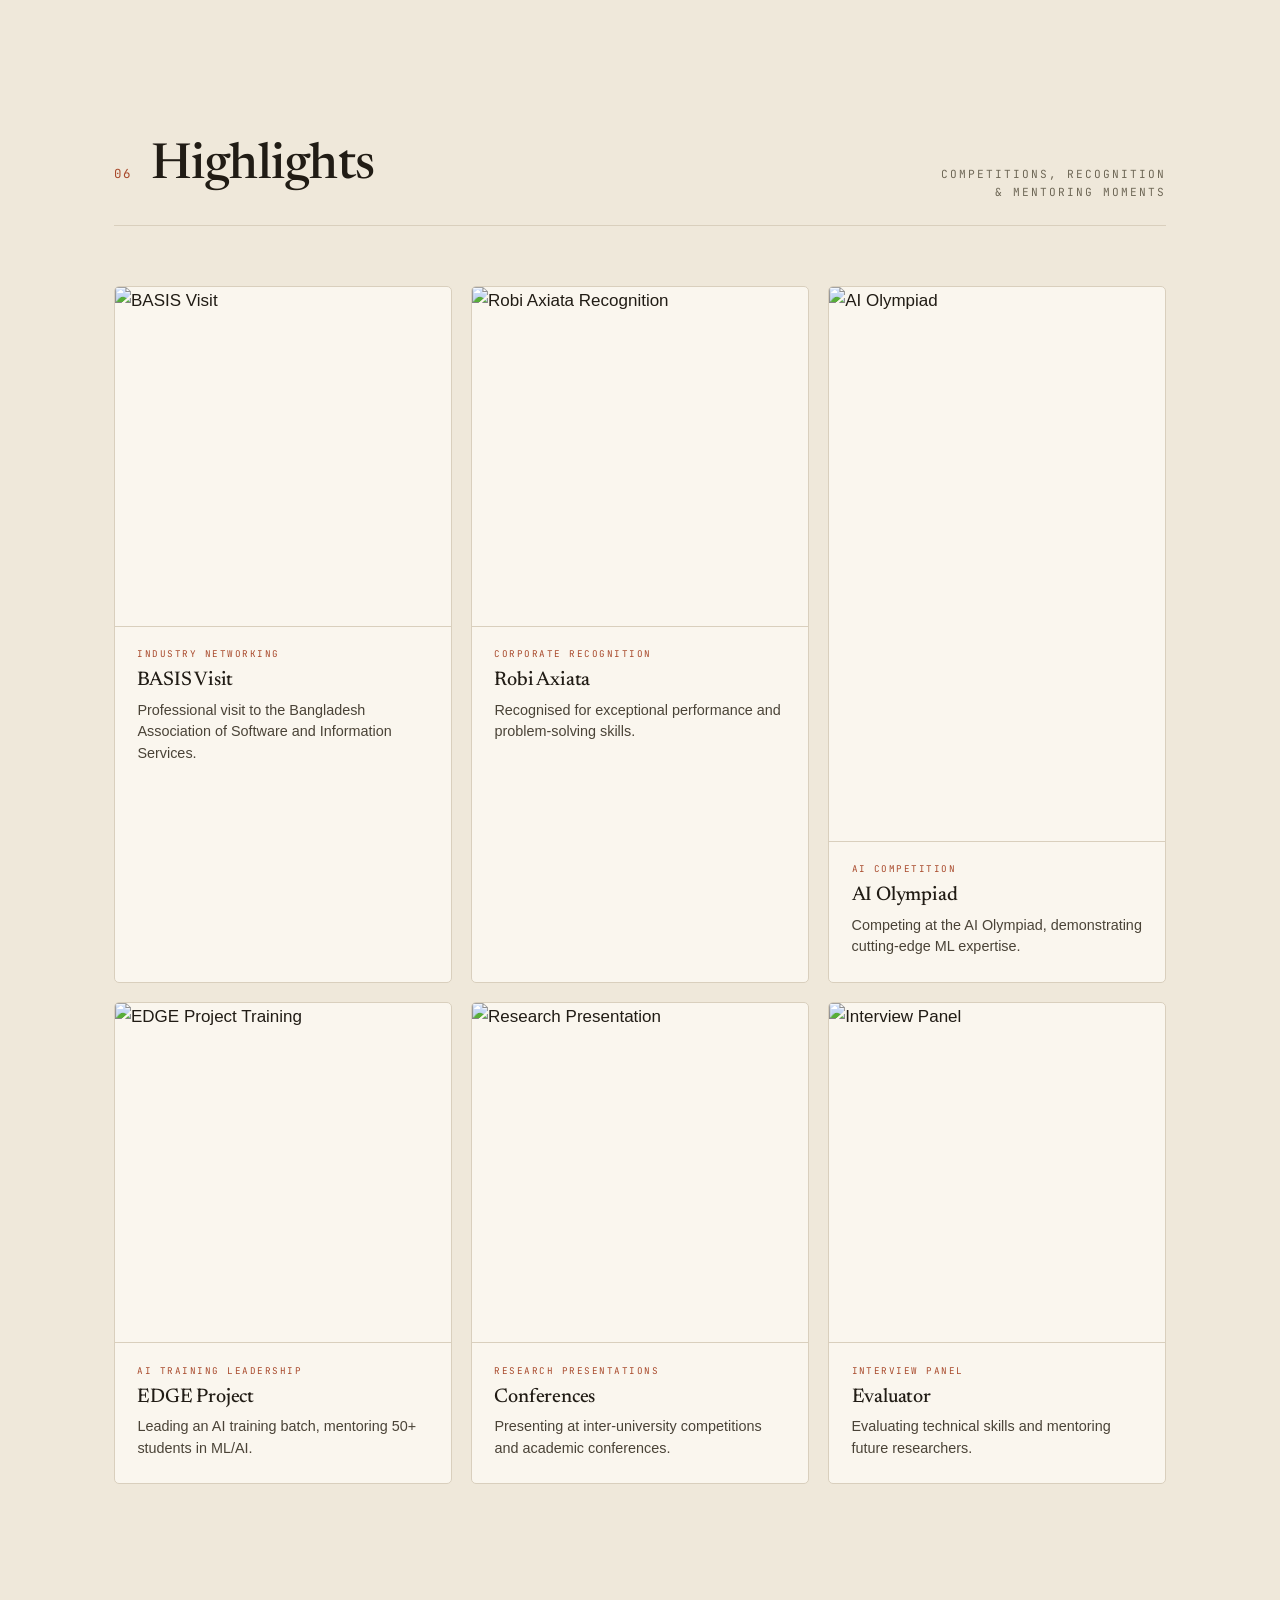
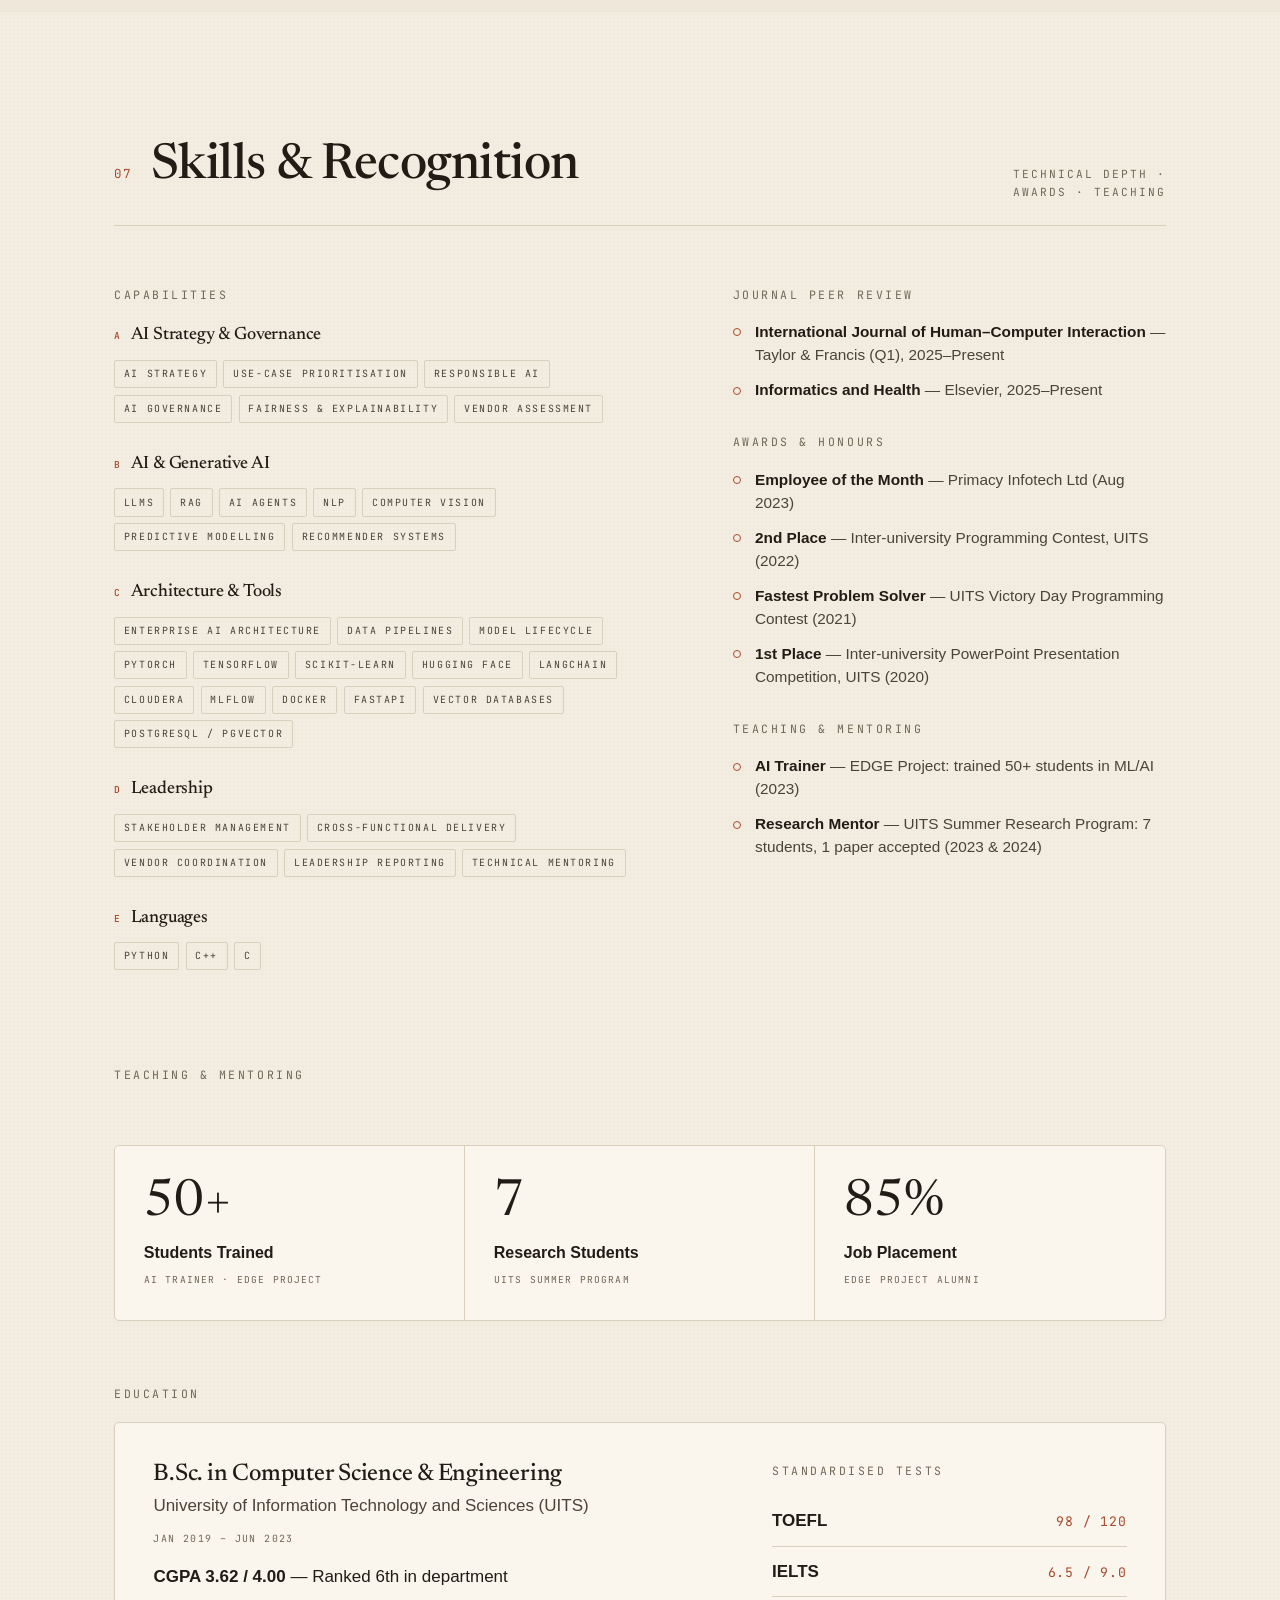
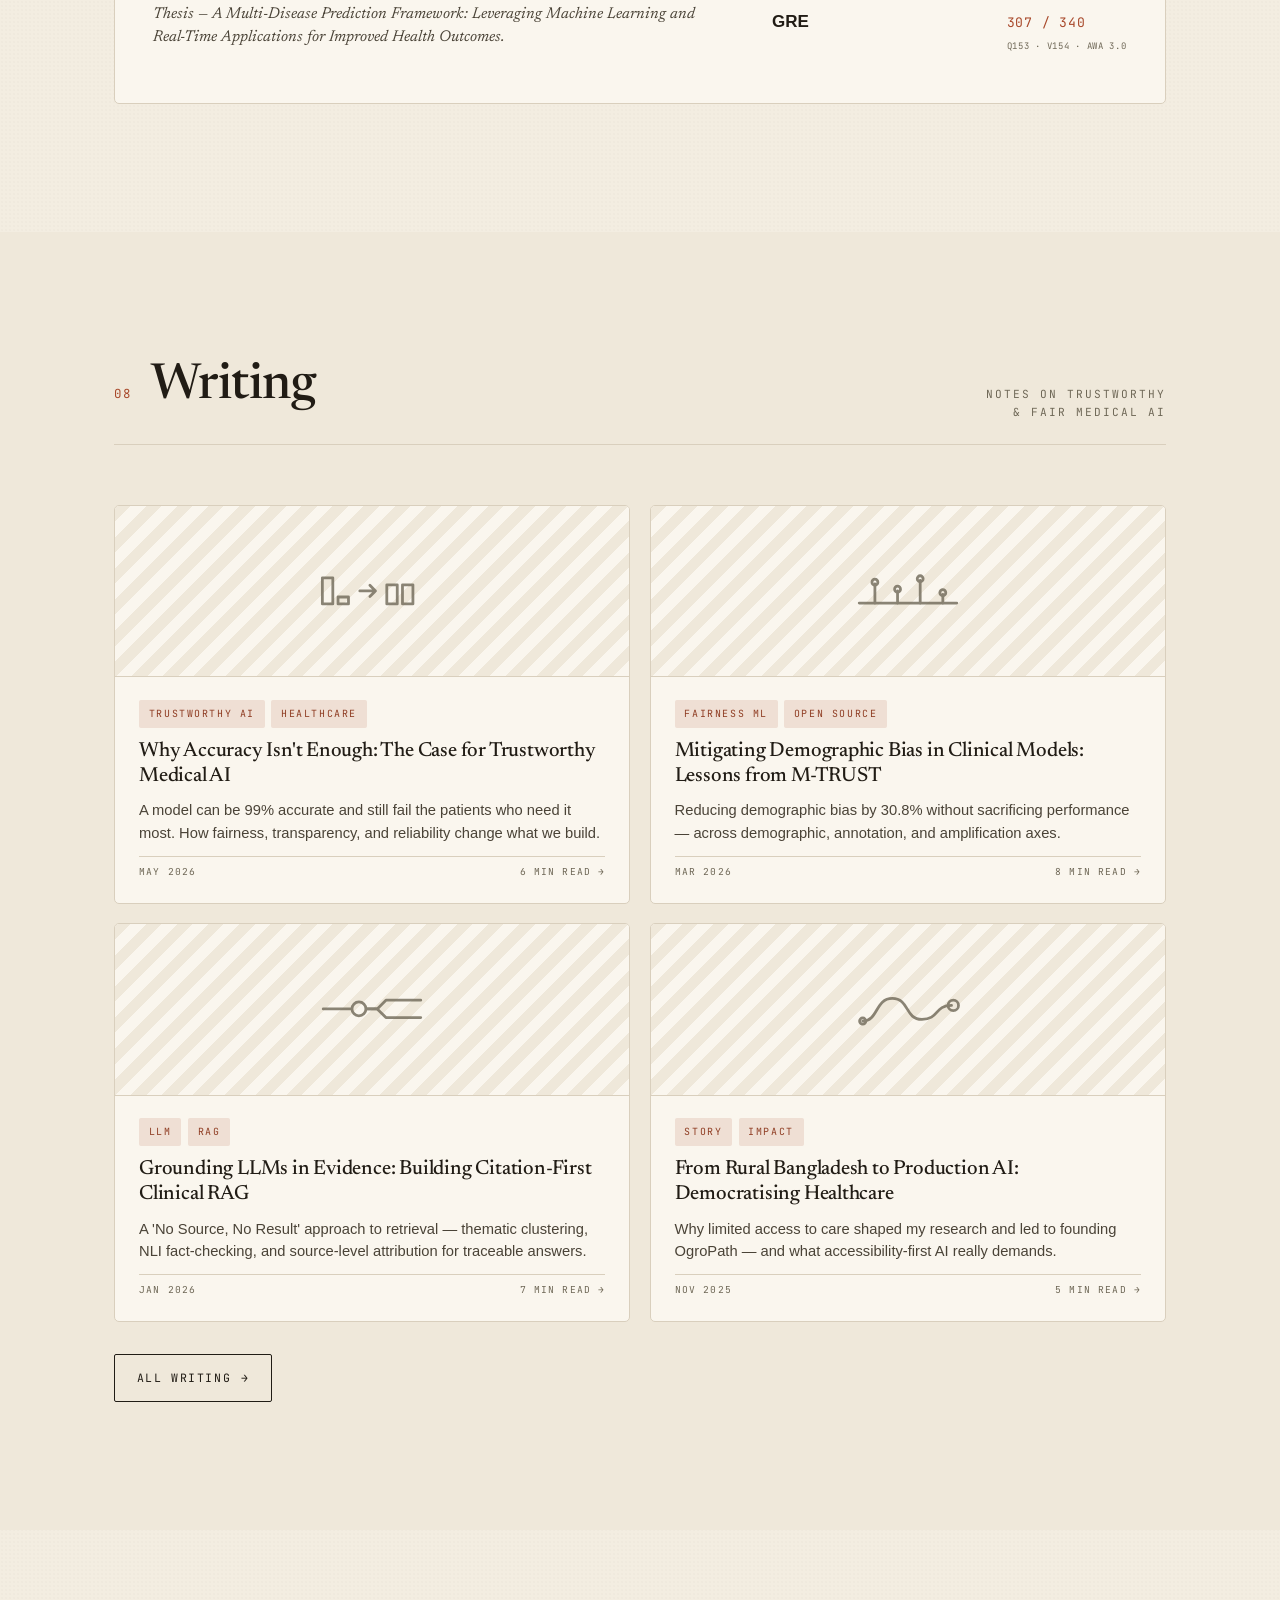
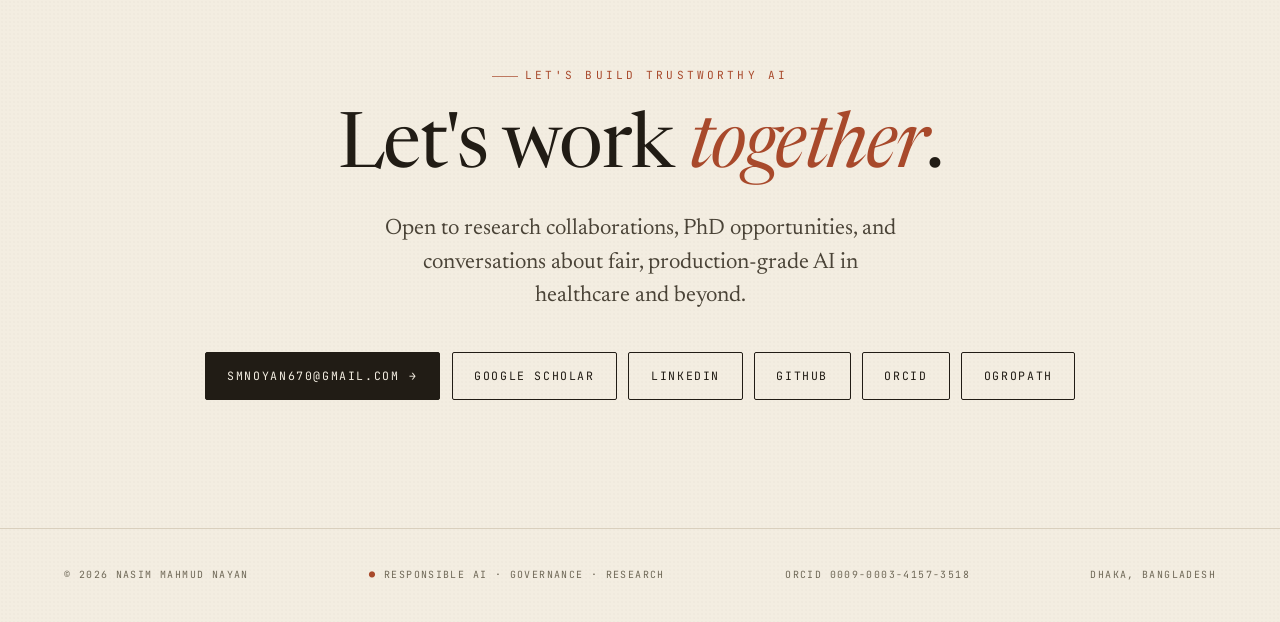
==== commit dc5bd2c5: "Replace figure placeholders with real diagrams; add scroll progress rail Diagrams — built in HTML/CS" ====
--- a/index.html
+++ b/index.html
@@ -34,7 +34,7 @@
 <link rel="preconnect" href="https://fonts.googleapis.com" />
 <link rel="preconnect" href="https://fonts.gstatic.com" crossorigin />
 <link href="https://fonts.googleapis.com/css2?family=Newsreader:ital,opsz,wght@0,6..72,400;0,6..72,500;0,6..72,600;1,6..72,400;1,6..72,500&family=JetBrains+Mono:wght@400;500&display=swap" rel="stylesheet" />
-<link rel="stylesheet" href="assets/styles.css?v=5" />
+<link rel="stylesheet" href="assets/styles.css?v=6" />
 <link rel="preload" as="image" href="photos/dp.png" fetchpriority="high" />
 
 <script type="application/ld+json">
@@ -714,7 +714,7 @@
     </div>
     <div class="wr-grid">
       <a href="blog/accuracy-isnt-enough.html" class="wr-card reveal">
-        <div class="wr-cover">Cover coming soon</div>
+        <div class="wr-cover"><svg viewBox="0 0 62 24" fill="none" stroke="currentColor" stroke-width="1.6" stroke-linecap="round" stroke-linejoin="round" aria-hidden="true"><rect x="2.5" y="4.5" width="6" height="15"/><rect x="11.5" y="15.5" width="6" height="4"/><path d="M24 12h9m0 0-3.2-3.2M33 12l-3.2 3.2"/><rect x="39.5" y="8.5" width="6" height="11"/><rect x="48.5" y="8.5" width="6" height="11"/></svg></div>
         <div class="wr-meta">
           <div class="chip-row"><span class="chip chip-fill">Trustworthy AI</span><span class="chip chip-fill">Healthcare</span></div>
           <h3>Why Accuracy Isn't Enough: The Case for Trustworthy Medical AI</h3>
@@ -723,7 +723,7 @@
         </div>
       </a>
       <a href="blog/demographic-bias-m-trust.html" class="wr-card reveal d1">
-        <div class="wr-cover">Cover coming soon</div>
+        <div class="wr-cover"><svg viewBox="0 0 62 24" fill="none" stroke="currentColor" stroke-width="1.6" stroke-linecap="round" stroke-linejoin="round" aria-hidden="true"><path d="M3 19h56"/><path d="M12 19V8M25 19V12M38 19V6M51 19V14"/><circle cx="12" cy="7" r="1.7"/><circle cx="25" cy="11" r="1.7"/><circle cx="38" cy="5" r="1.7"/><circle cx="51" cy="13" r="1.7"/></svg></div>
         <div class="wr-meta">
           <div class="chip-row"><span class="chip chip-fill">Fairness ML</span><span class="chip chip-fill">Open Source</span></div>
           <h3>Mitigating Demographic Bias in Clinical Models: Lessons from M-TRUST</h3>
@@ -732,7 +732,7 @@
         </div>
       </a>
       <a href="blog/citation-first-clinical-rag.html" class="wr-card reveal">
-        <div class="wr-cover">Cover coming soon</div>
+        <div class="wr-cover"><svg viewBox="0 0 62 24" fill="none" stroke="currentColor" stroke-width="1.6" stroke-linecap="round" stroke-linejoin="round" aria-hidden="true"><path d="M3 12h16"/><circle cx="23.5" cy="12" r="4"/><path d="M28 12h6l5-5h20"/><path d="M28 12h6l5 5h20"/></svg></div>
         <div class="wr-meta">
           <div class="chip-row"><span class="chip chip-fill">LLM</span><span class="chip chip-fill">RAG</span></div>
           <h3>Grounding LLMs in Evidence: Building Citation-First Clinical RAG</h3>
@@ -741,7 +741,7 @@
         </div>
       </a>
       <a href="blog/from-rural-bangladesh-to-ai.html" class="wr-card reveal d1">
-        <div class="wr-cover">Cover coming soon</div>
+        <div class="wr-cover"><svg viewBox="0 0 62 24" fill="none" stroke="currentColor" stroke-width="1.6" stroke-linecap="round" stroke-linejoin="round" aria-hidden="true"><path d="M5 19c9 0 7-13 17-13s7 12 17 12 7-8 17-8"/><circle cx="5" cy="19" r="1.8"/><circle cx="57" cy="10" r="3"/></svg></div>
         <div class="wr-meta">
           <div class="chip-row"><span class="chip chip-fill">Story</span><span class="chip chip-fill">Impact</span></div>
           <h3>From Rural Bangladesh to Production AI: Democratising Healthcare</h3>
--- a/assets/styles.css
+++ b/assets/styles.css
@@ -140,6 +140,20 @@
   color: var(--ink-3);
   text-align: right;
   max-width: 230px;
+}
+
+/* ---------- scroll progress ----------
+   Injected by script.js so it exists on every page without markup edits.
+   A position indicator, not decoration: it stays active under
+   prefers-reduced-motion, it just never animates. */
+.scroll-rail {
+  position: fixed; top: 0; left: 0; right: 0; height: 2px;
+  z-index: 60; pointer-events: none; background: transparent;
+}
+.scroll-rail i {
+  display: block; height: 100%; width: 100%;
+  background: var(--rust);
+  transform: scaleX(0); transform-origin: 0 50%;
 }
 
 /* ---------- nav ---------- */
@@ -520,6 +534,12 @@
   display: flex; align-items: center; justify-content: center;
   font-family: var(--mono); font-size: 0.6rem; letter-spacing: 0.18em; text-transform: uppercase; color: var(--ink-3);
 }
+.wr-cover svg {
+  width: clamp(76px, 17vw, 108px); height: auto;
+  color: var(--ink-3); opacity: 0.8;
+  transition: color .25s var(--ease), opacity .25s var(--ease);
+}
+.wr-card:hover .wr-cover svg { color: var(--rust); opacity: 1; }
 .wr-meta { padding: 1.4rem 1.5rem 1.5rem; display: flex; flex-direction: column; gap: 0.7rem; flex: 1; }
 .wr-card h2, .wr-card h3 { font-size: 1.28rem; line-height: 1.2; font-weight: 500; letter-spacing: -0.01em; }
 
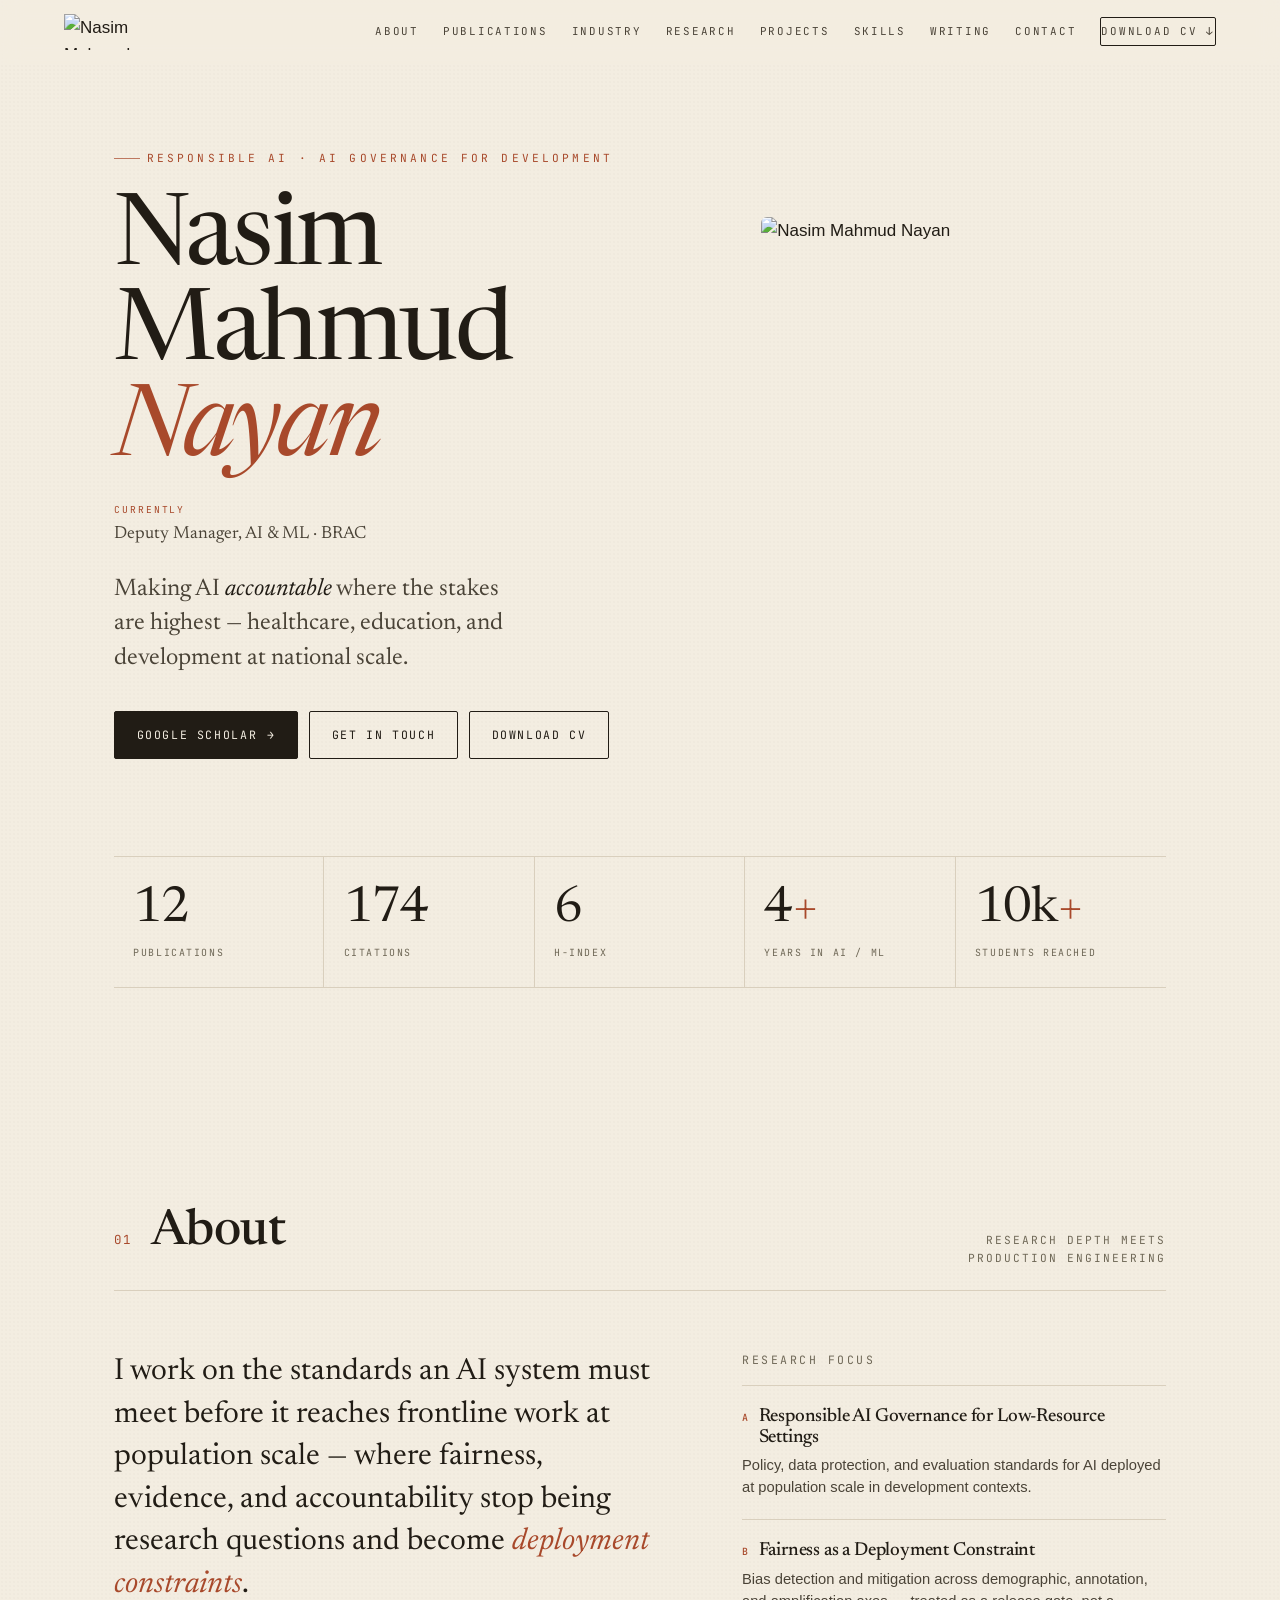
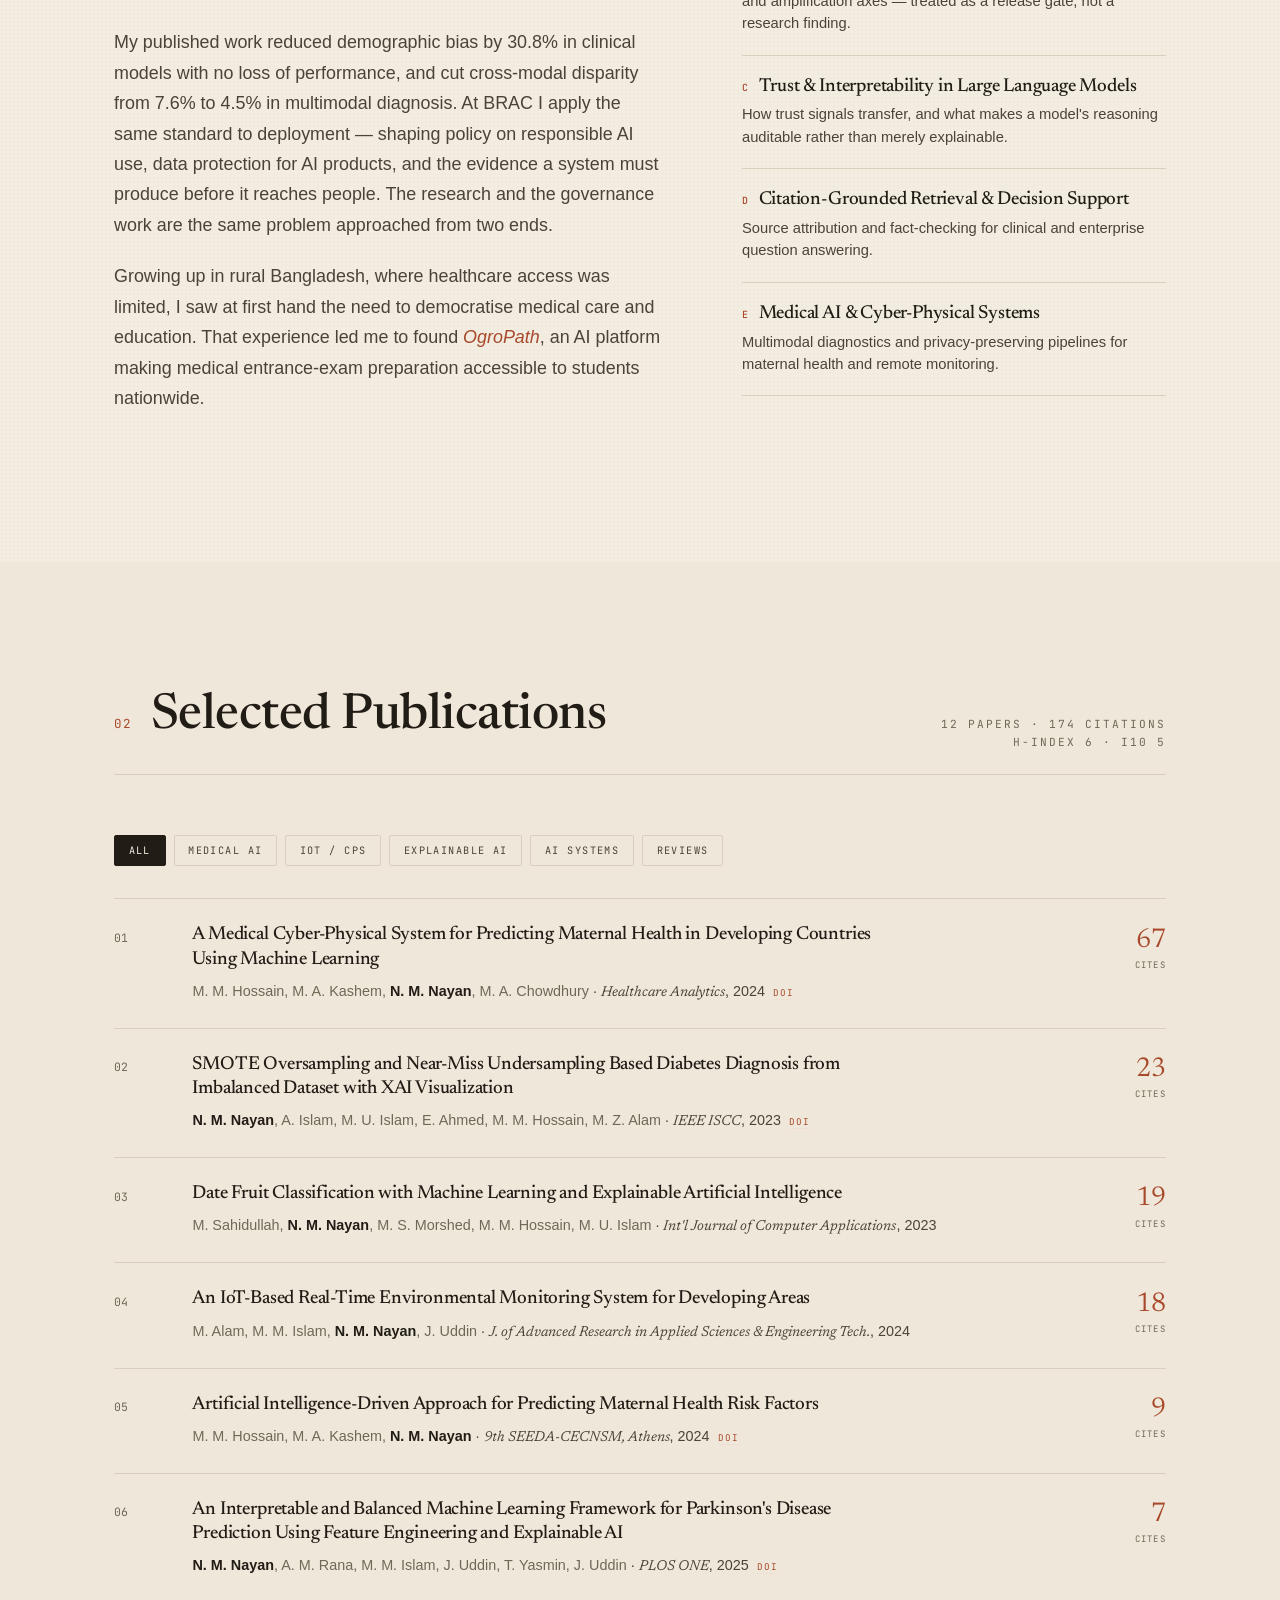
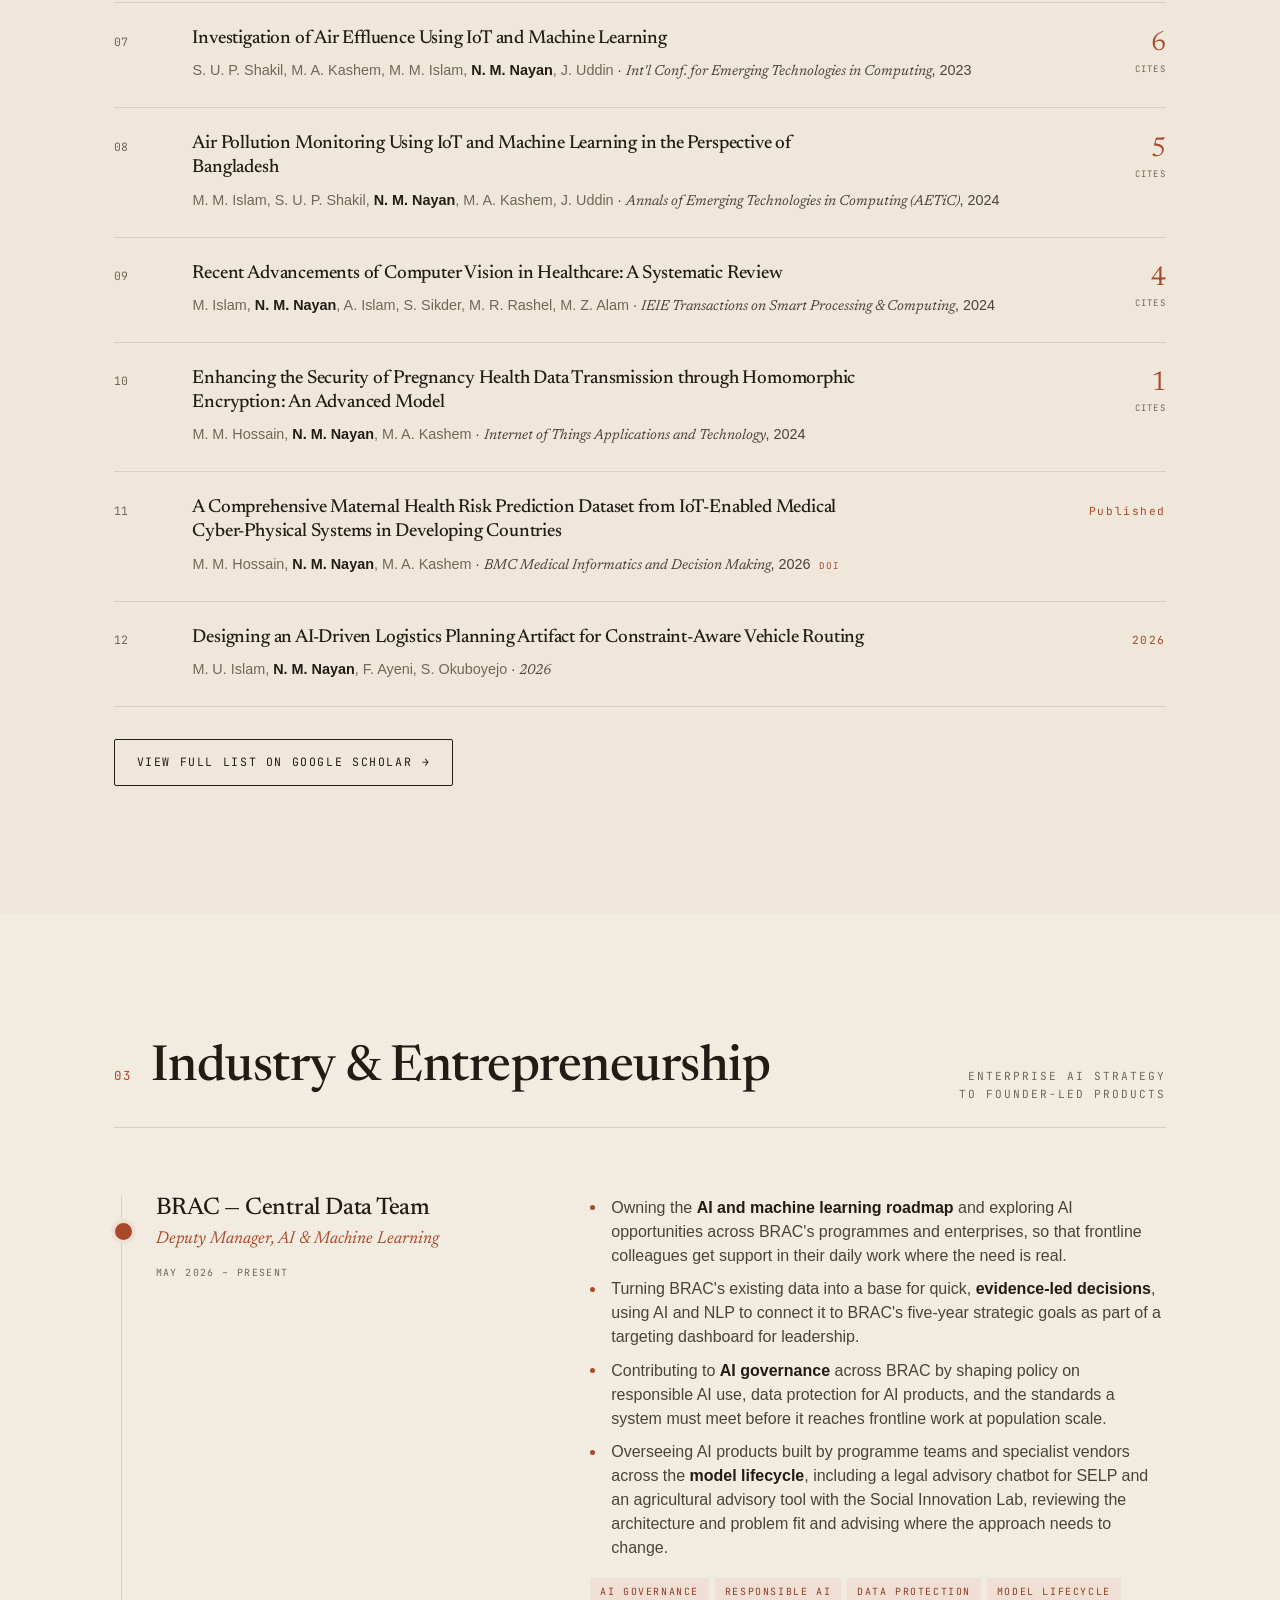
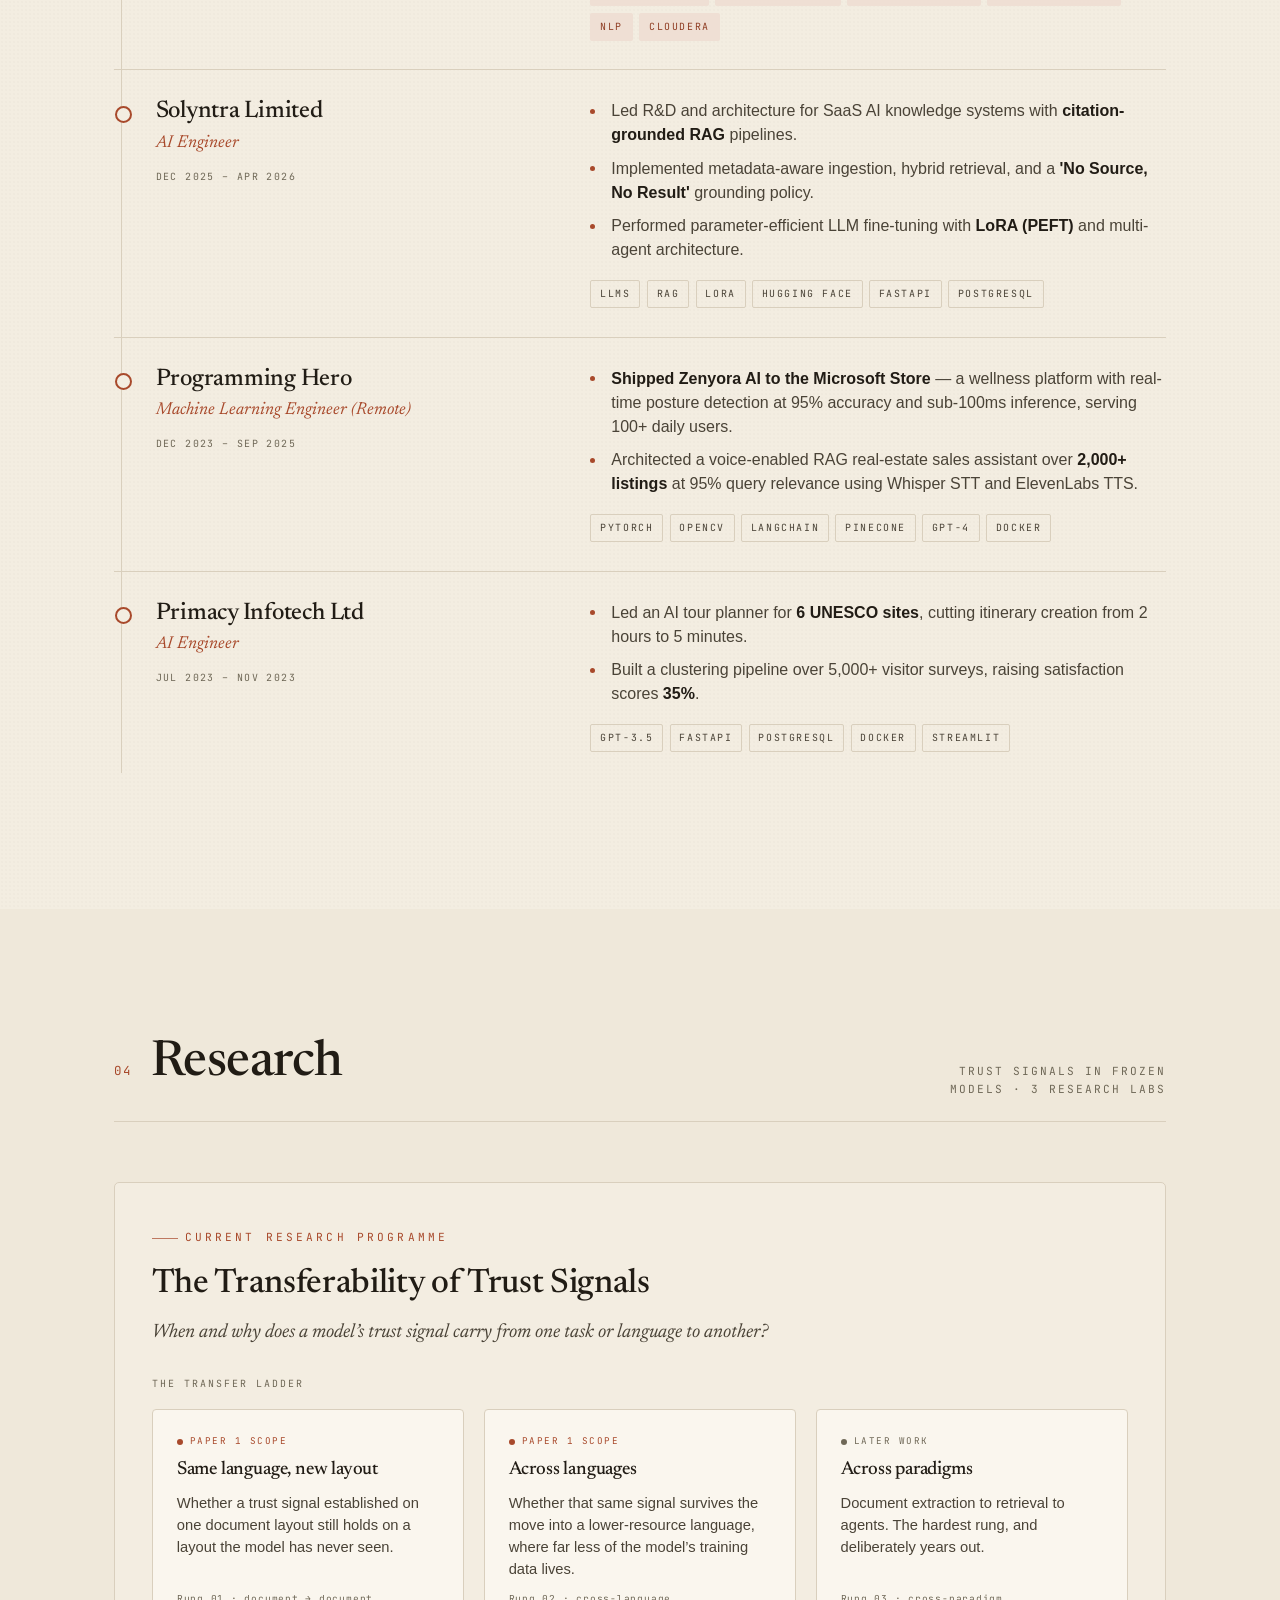
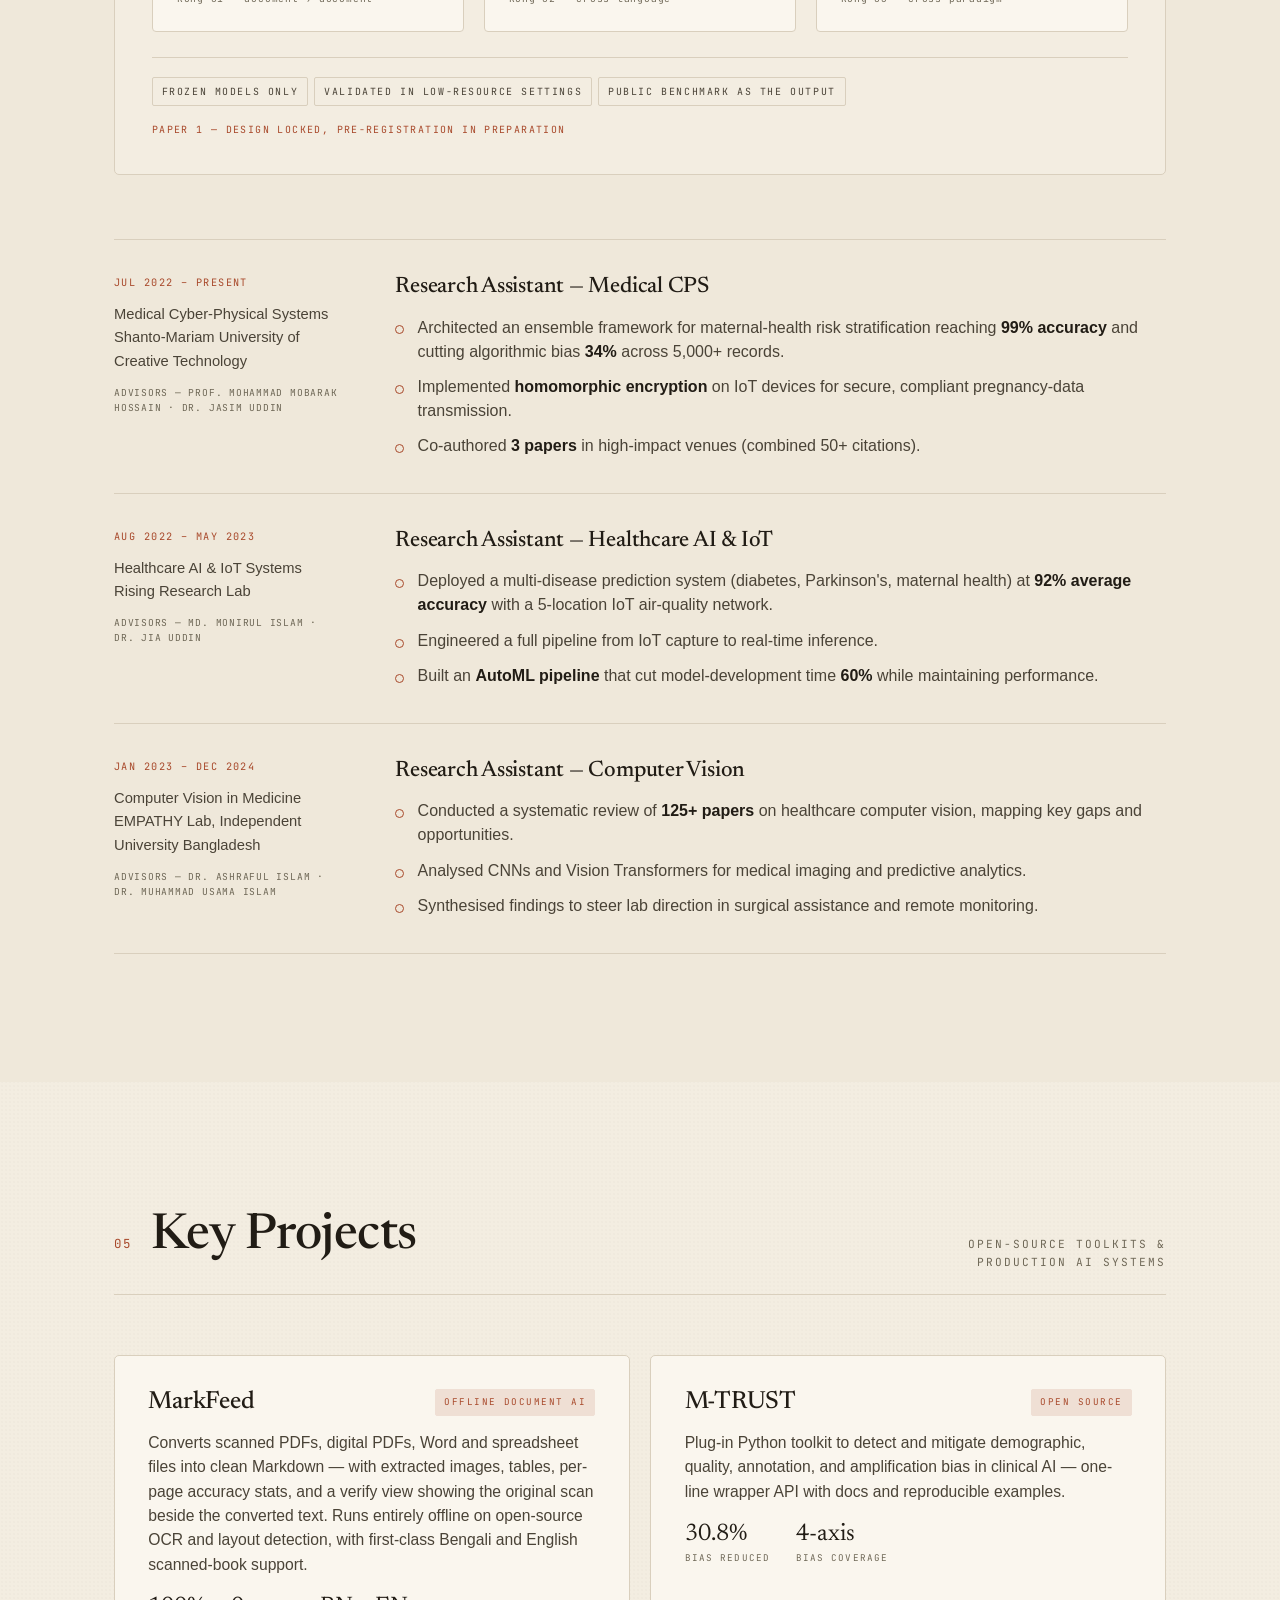
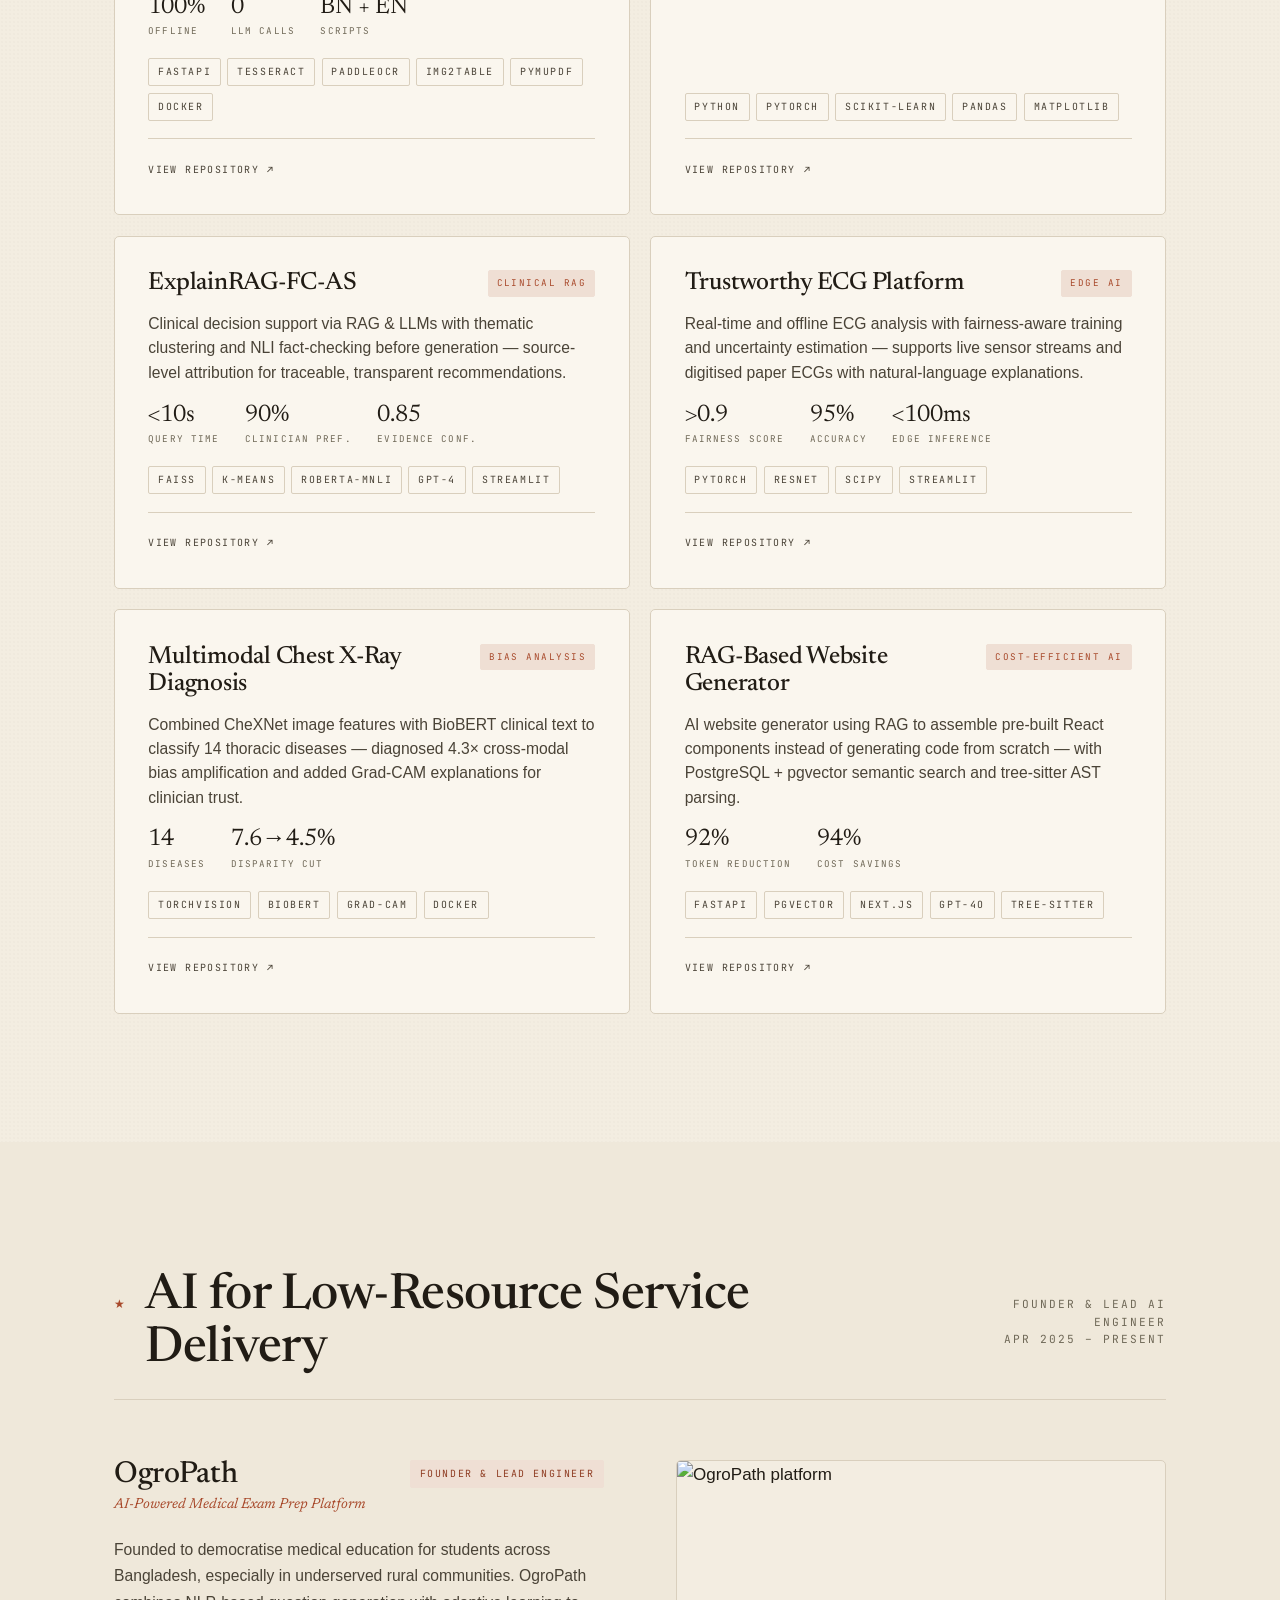
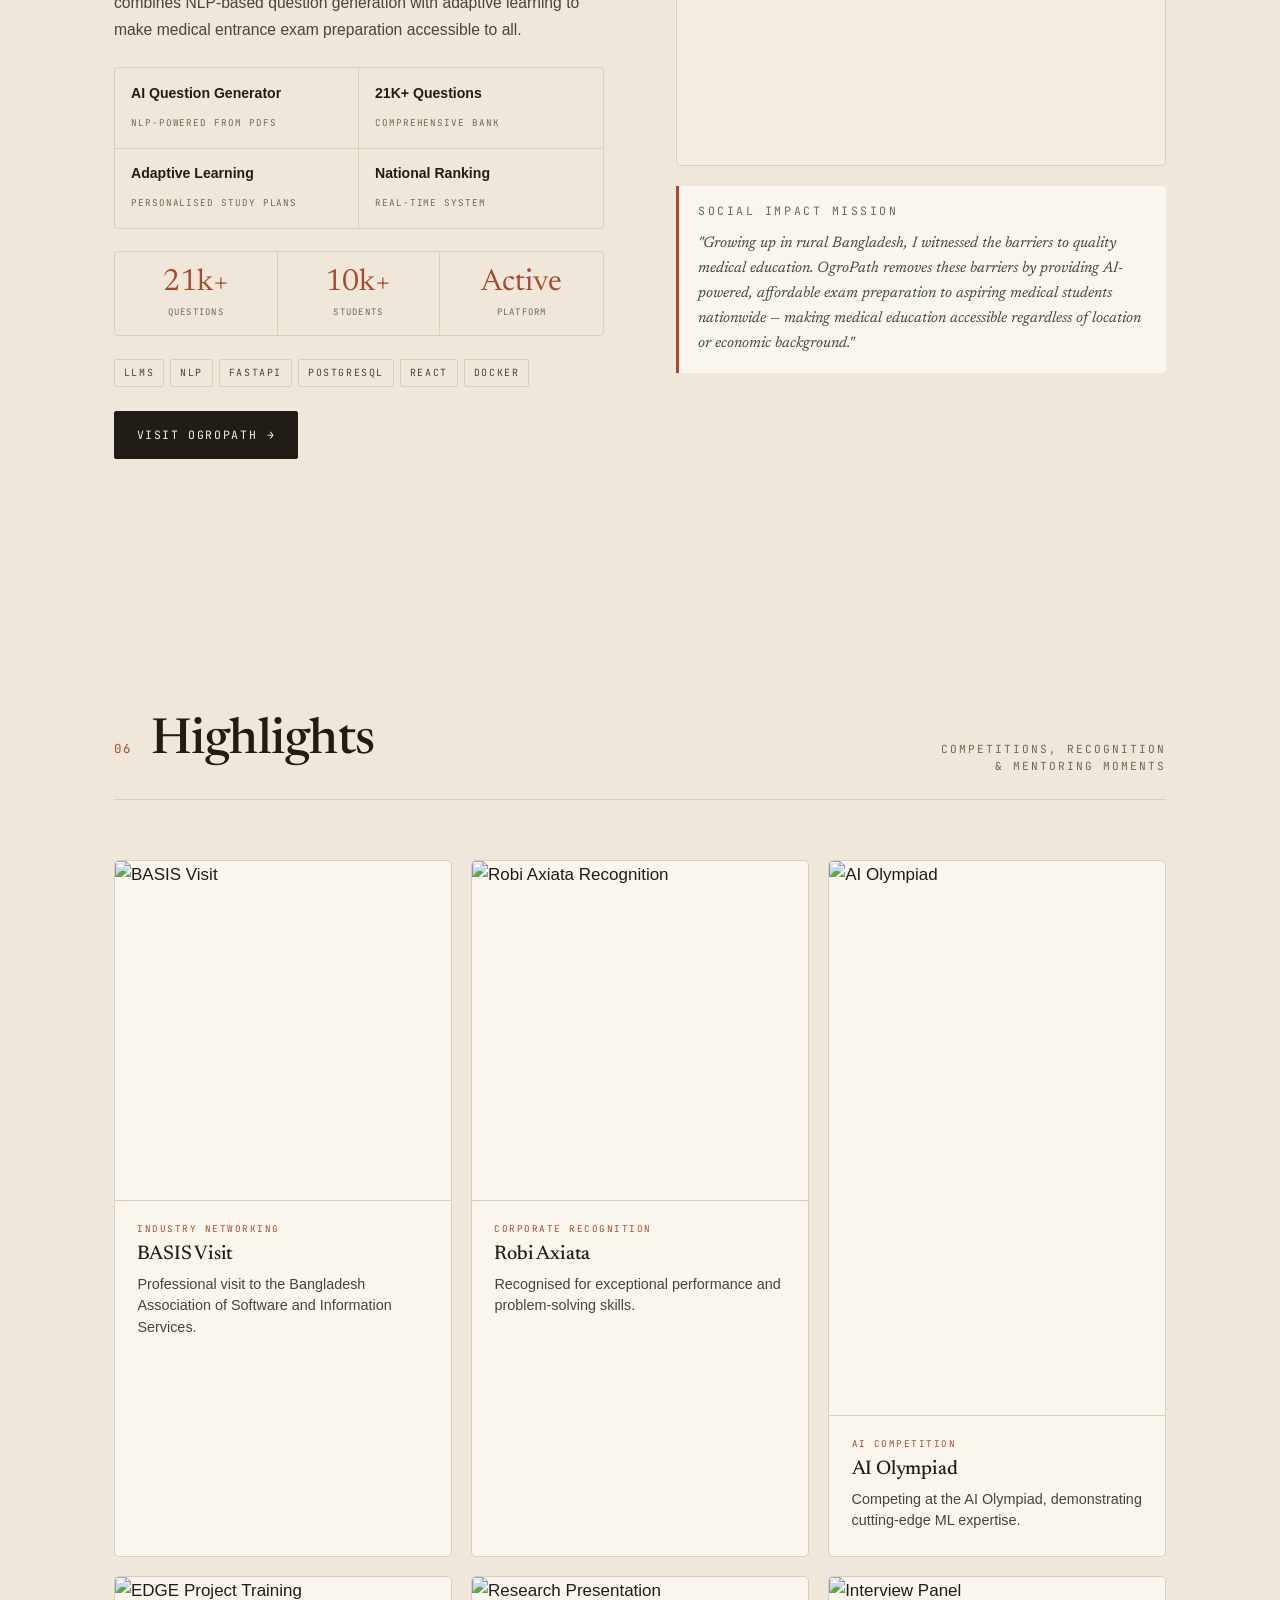
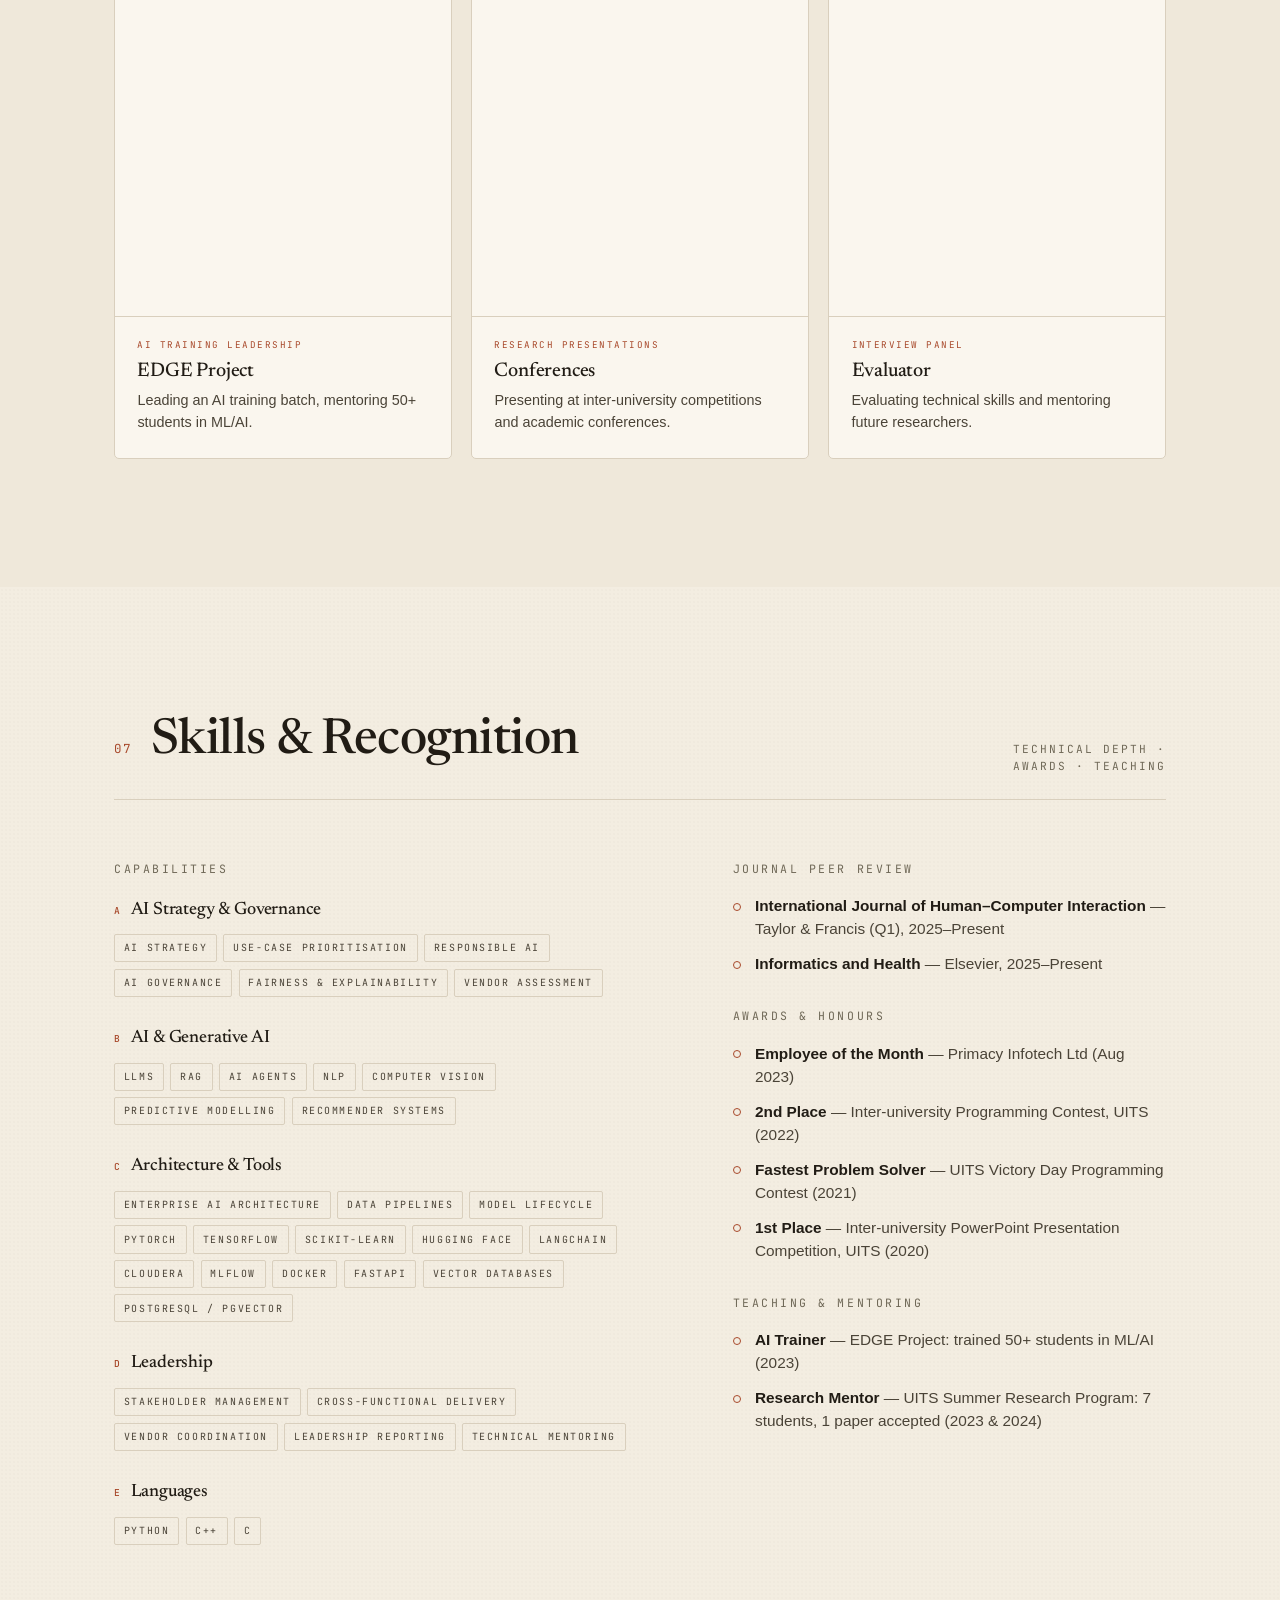
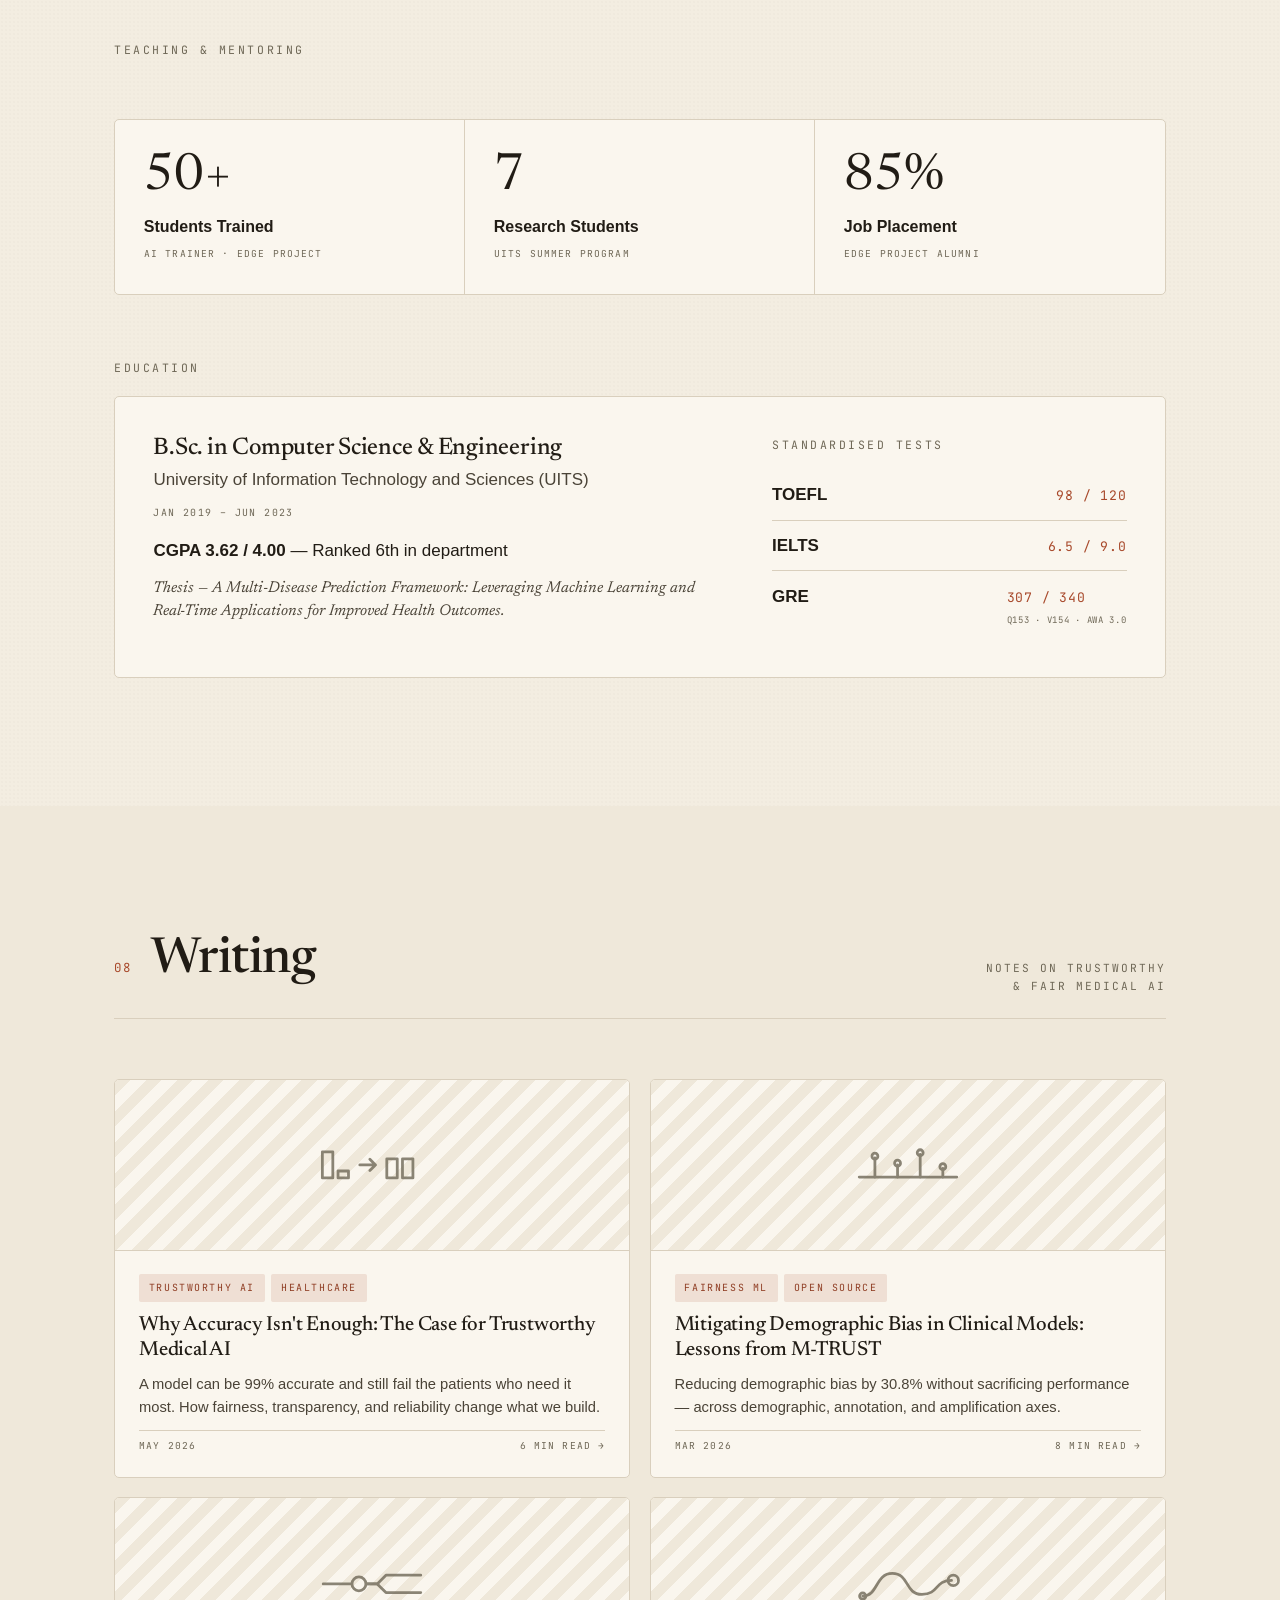
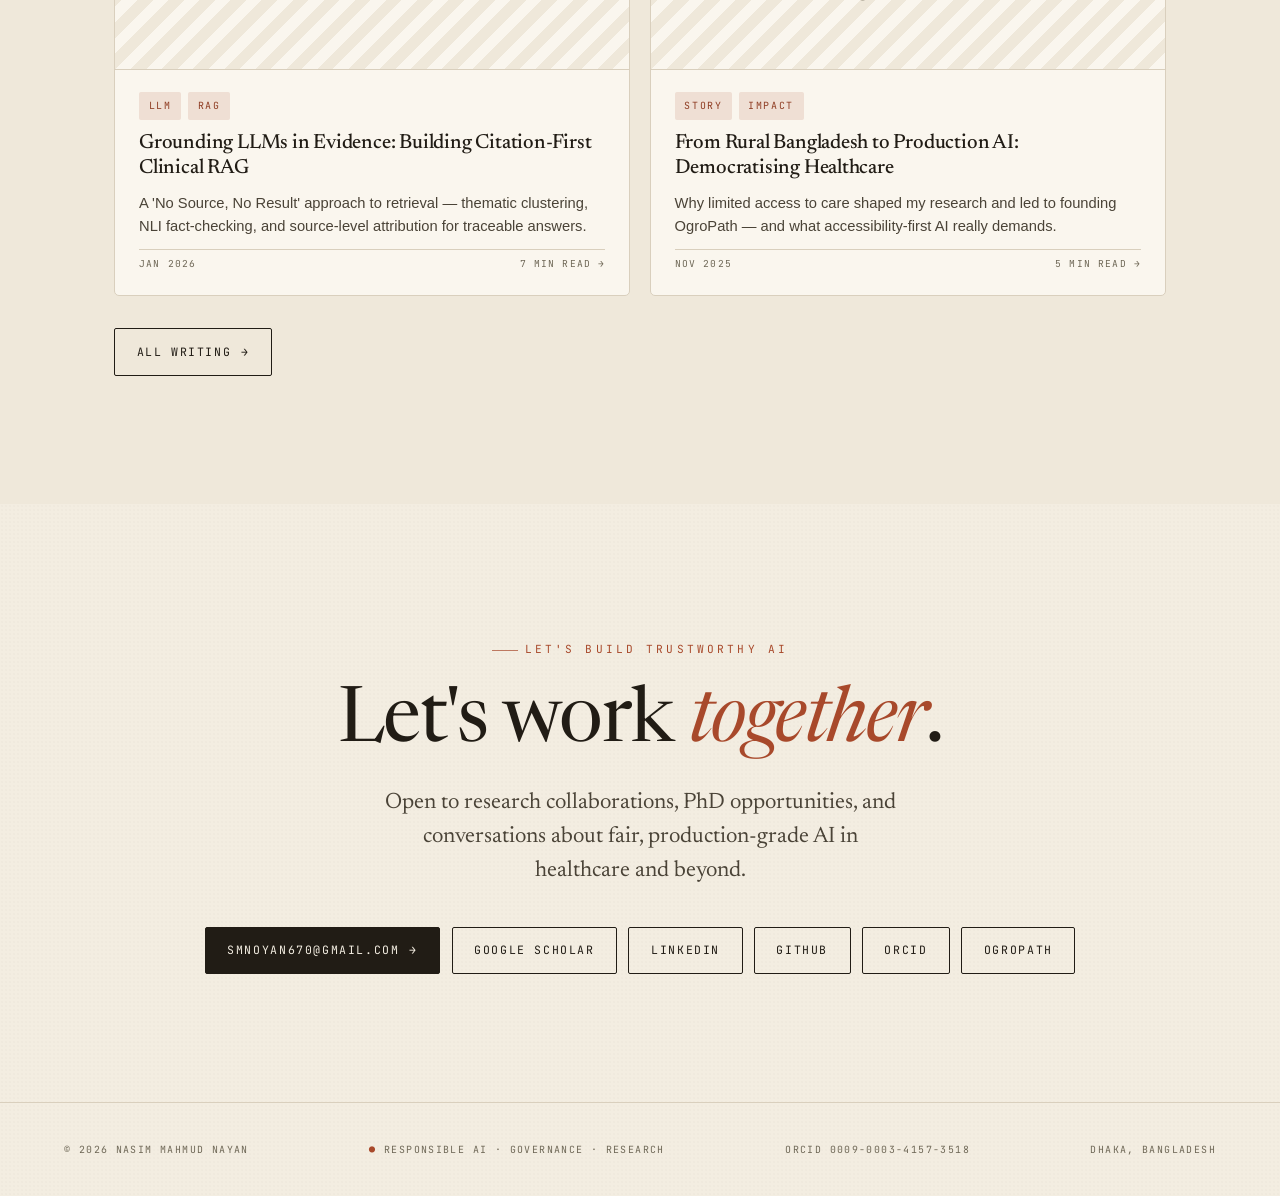
==== commit 1cef1751: "Link all project repos, add MarkFeed, feature the research programme Projects — every card is now ve" ====
--- a/index.html
+++ b/index.html
@@ -34,7 +34,7 @@
 <link rel="preconnect" href="https://fonts.googleapis.com" />
 <link rel="preconnect" href="https://fonts.gstatic.com" crossorigin />
 <link href="https://fonts.googleapis.com/css2?family=Newsreader:ital,opsz,wght@0,6..72,400;0,6..72,500;0,6..72,600;1,6..72,400;1,6..72,500&family=JetBrains+Mono:wght@400;500&display=swap" rel="stylesheet" />
-<link rel="stylesheet" href="assets/styles.css?v=6" />
+<link rel="stylesheet" href="assets/styles.css?v=7" />
 <link rel="preload" as="image" href="photos/dp.png" fetchpriority="high" />
 
 <script type="application/ld+json">
@@ -93,6 +93,60 @@
       "about": { "@id": "https://nasimnayan.github.io/#person" },
       "author": { "@id": "https://nasimnayan.github.io/#person" },
       "publisher": { "@id": "https://nasimnayan.github.io/#person" }
+    },
+    {
+      "@type": "SoftwareSourceCode",
+      "@id": "https://nasimnayan.github.io/#code-markfeed",
+      "name": "MarkFeed",
+      "description": "Offline document-to-Markdown converter for scanned PDFs, digital PDFs, Word and spreadsheet files, using open-source OCR and layout detection with no LLM or cloud APIs. Supports Bengali and English scanned books.",
+      "codeRepository": "https://github.com/nasimnayan/markfeed",
+      "programmingLanguage": "Python",
+      "author": { "@id": "https://nasimnayan.github.io/#person" }
+    },
+    {
+      "@type": "SoftwareSourceCode",
+      "@id": "https://nasimnayan.github.io/#code-mtrush_medical",
+      "name": "M-TRUST",
+      "description": "Plug-in Python toolkit that detects and mitigates demographic, quality, annotation and amplification bias in clinical AI models through a one-line wrapper API.",
+      "codeRepository": "https://github.com/nasimnayan/mtrush_medical",
+      "programmingLanguage": "Python",
+      "author": { "@id": "https://nasimnayan.github.io/#person" }
+    },
+    {
+      "@type": "SoftwareSourceCode",
+      "@id": "https://nasimnayan.github.io/#code-ExplainRAG_FC_AS",
+      "name": "ExplainRAG-FC-AS",
+      "description": "Citation-grounded clinical decision support combining thematic clustering, semantic retrieval and NLI fact-checking before generation, with source-level attribution.",
+      "codeRepository": "https://github.com/nasimnayan/ExplainRAG_FC_AS",
+      "programmingLanguage": "Python",
+      "author": { "@id": "https://nasimnayan.github.io/#person" }
+    },
+    {
+      "@type": "SoftwareSourceCode",
+      "@id": "https://nasimnayan.github.io/#code-ECG-AI-Analysis",
+      "name": "Trustworthy ECG Platform",
+      "description": "Real-time and offline ECG analysis with fairness-aware training and uncertainty estimation, supporting live sensor streams and digitised paper ECGs.",
+      "codeRepository": "https://github.com/nasimnayan/ECG-AI-Analysis",
+      "programmingLanguage": "Python",
+      "author": { "@id": "https://nasimnayan.github.io/#person" }
+    },
+    {
+      "@type": "SoftwareSourceCode",
+      "@id": "https://nasimnayan.github.io/#code-Xrays_Report_Analysis",
+      "name": "Multimodal Chest X-Ray Diagnosis",
+      "description": "Multimodal thoracic disease classification combining image features with clinical text, with cross-modal bias analysis and Grad-CAM explanations.",
+      "codeRepository": "https://github.com/nasimnayan/Xrays_Report_Analysis",
+      "programmingLanguage": "Python",
+      "author": { "@id": "https://nasimnayan.github.io/#person" }
+    },
+    {
+      "@type": "SoftwareSourceCode",
+      "@id": "https://nasimnayan.github.io/#code-rag-website-generator",
+      "name": "RAG-Based Website Generator",
+      "description": "Retrieval-augmented website generator that assembles pre-built components instead of generating code from scratch, using pgvector semantic search and AST parsing.",
+      "codeRepository": "https://github.com/nasimnayan/rag-website-generator",
+      "programmingLanguage": "Python",
+      "author": { "@id": "https://nasimnayan.github.io/#person" }
     }
   ]
 }
@@ -378,8 +432,45 @@
   <div class="wrap">
     <div class="sec-head reveal">
       <span class="idx">04</span>
-      <h2>Research Experience</h2>
-      <span class="aside">3 labs · medical AI,<br />CV &amp; IoT systems</span>
+      <h2>Research</h2>
+      <span class="aside">Trust signals in frozen<br />models · 3 research labs</span>
+    </div>
+
+    <div class="rprog reveal">
+      <div class="eyebrow">Current research programme</div>
+      <h3>The Transferability of Trust Signals</h3>
+      <p class="rp-q">When and why does a model&rsquo;s trust signal carry from one task or language to another?</p>
+
+      <div class="rp-rail">The transfer ladder</div>
+      <div class="cw-grid">
+        <div class="cw-card">
+          <div class="cw-status">Paper 1 scope</div>
+          <h4>Same language, new layout</h4>
+          <p>Whether a trust signal established on one document layout still holds on a layout the model has never seen.</p>
+          <div class="target">Rung 01 · document &rarr; document</div>
+        </div>
+        <div class="cw-card">
+          <div class="cw-status">Paper 1 scope</div>
+          <h4>Across languages</h4>
+          <p>Whether that same signal survives the move into a lower-resource language, where far less of the model&rsquo;s training data lives.</p>
+          <div class="target">Rung 02 · cross-language</div>
+        </div>
+        <div class="cw-card">
+          <div class="cw-status later">Later work</div>
+          <h4>Across paradigms</h4>
+          <p>Document extraction to retrieval to agents. The hardest rung, and deliberately years out.</p>
+          <div class="target">Rung 03 · cross-paradigm</div>
+        </div>
+      </div>
+
+      <div class="rp-meta">
+        <div class="chip-row">
+          <span class="chip">Frozen models only</span>
+          <span class="chip">Validated in low-resource settings</span>
+          <span class="chip">Public benchmark as the output</span>
+        </div>
+        <span class="rp-status">Paper 1 &mdash; design locked, pre-registration in preparation</span>
+      </div>
     </div>
 
     <div class="rexp">
@@ -431,28 +522,6 @@
         </div>
       </div>
     </div>
-
-    <div class="cw-head reveal">Current Work — In Progress</div>
-    <div class="cw-grid">
-      <div class="cw-card reveal">
-        <div class="cw-status">In Progress</div>
-        <h4>M-TRUST Enhancement</h4>
-        <p>Advancing the medical-AI fairness toolkit with new bias-detection algorithms and broader healthcare dataset support.</p>
-        <div class="target">Targeting JMIR / IEEE TBME · FairnessML · PyTorch</div>
-      </div>
-      <div class="cw-card reveal d1">
-        <div class="cw-status">In Progress</div>
-        <h4>ECG Arrhythmia Detection</h4>
-        <p>Deep-learning model for automated ECG interpretation detecting 5 cardiac conditions with 96% accuracy.</p>
-        <div class="target">Biomedical Signal Processing · PyTorch · CNN</div>
-      </div>
-      <div class="cw-card reveal d2">
-        <div class="cw-status">In Progress</div>
-        <h4>Chest X-Ray Diagnosis System</h4>
-        <p>Vision-transformer multi-disease classification from radiographs with explainable AI and radiologist validation.</p>
-        <div class="target">Nature Scientific Reports · ViT · XAI</div>
-      </div>
-    </div>
   </div>
 </section>
 
@@ -466,67 +535,74 @@
     </div>
 
     <div class="proj-grid">
+
       <article class="proj-card reveal">
-        <div class="proj-top"><h3>M-TRUST</h3><span class="ptag">Open Source</span></div>
-        <p class="pdesc">Plug-in Python toolkit to detect and mitigate demographic, quality, annotation, and amplification bias in clinical AI — one-line wrapper API with docs and reproducible examples.</p>
+        <div class="proj-top"><h3><a href="https://github.com/nasimnayan/markfeed" target="_blank" rel="noopener">MarkFeed</a></h3><span class="ptag">Offline Document AI</span></div>
+        <p class="pdesc">Converts scanned PDFs, digital PDFs, Word and spreadsheet files into clean Markdown &mdash; with extracted images, tables, per-page accuracy stats, and a verify view showing the original scan beside the converted text. Runs entirely offline on open-source OCR and layout detection, with first-class Bengali and English scanned-book support.</p>
+        <div class="proj-metrics">
+          <div class="pm"><div class="pmv">100%</div><div class="pml">Offline</div></div>
+          <div class="pm"><div class="pmv">0</div><div class="pml">LLM calls</div></div>
+          <div class="pm"><div class="pmv">BN + EN</div><div class="pml">Scripts</div></div>
+        </div>
+        <div class="chip-row"><span class="chip">FastAPI</span><span class="chip">Tesseract</span><span class="chip">PaddleOCR</span><span class="chip">img2table</span><span class="chip">PyMuPDF</span><span class="chip">Docker</span></div>
+        <div class="proj-foot"><a href="https://github.com/nasimnayan/markfeed" target="_blank" rel="noopener">View repository <span class="arrow">&#8599;</span></a></div>
+      </article>
+
+      <article class="proj-card reveal d1">
+        <div class="proj-top"><h3><a href="https://github.com/nasimnayan/mtrush_medical" target="_blank" rel="noopener">M-TRUST</a></h3><span class="ptag">Open Source</span></div>
+        <p class="pdesc">Plug-in Python toolkit to detect and mitigate demographic, quality, annotation, and amplification bias in clinical AI &mdash; one-line wrapper API with docs and reproducible examples.</p>
         <div class="proj-metrics">
           <div class="pm"><div class="pmv">30.8%</div><div class="pml">Bias reduced</div></div>
           <div class="pm"><div class="pmv">4-axis</div><div class="pml">Bias coverage</div></div>
         </div>
         <div class="chip-row"><span class="chip">Python</span><span class="chip">PyTorch</span><span class="chip">Scikit-learn</span><span class="chip">Pandas</span><span class="chip">Matplotlib</span></div>
-      </article>
-
-      <article class="proj-card reveal d1">
-        <div class="proj-top"><h3>ExplainRAG-FC-AS</h3><span class="ptag">Clinical RAG</span></div>
-        <p class="pdesc">Clinical decision support via RAG &amp; LLMs with thematic clustering and NLI fact-checking before generation — source-level attribution for traceable, transparent recommendations.</p>
+        <div class="proj-foot"><a href="https://github.com/nasimnayan/mtrush_medical" target="_blank" rel="noopener">View repository <span class="arrow">&#8599;</span></a></div>
+      </article>
+
+      <article class="proj-card reveal">
+        <div class="proj-top"><h3><a href="https://github.com/nasimnayan/ExplainRAG_FC_AS" target="_blank" rel="noopener">ExplainRAG-FC-AS</a></h3><span class="ptag">Clinical RAG</span></div>
+        <p class="pdesc">Clinical decision support via RAG &amp; LLMs with thematic clustering and NLI fact-checking before generation &mdash; source-level attribution for traceable, transparent recommendations.</p>
         <div class="proj-metrics">
           <div class="pm"><div class="pmv">&lt;10s</div><div class="pml">Query time</div></div>
           <div class="pm"><div class="pmv">90%</div><div class="pml">Clinician pref.</div></div>
           <div class="pm"><div class="pmv">0.85</div><div class="pml">Evidence conf.</div></div>
         </div>
         <div class="chip-row"><span class="chip">FAISS</span><span class="chip">K-Means</span><span class="chip">RoBERTa-MNLI</span><span class="chip">GPT-4</span><span class="chip">Streamlit</span></div>
-      </article>
-
-      <article class="proj-card reveal">
-        <div class="proj-top"><h3>Trustworthy ECG Platform</h3><span class="ptag">Edge AI</span></div>
-        <p class="pdesc">Real-time and offline ECG analysis with fairness-aware training and uncertainty estimation — supports live sensor streams and digitised paper ECGs with natural-language explanations.</p>
+        <div class="proj-foot"><a href="https://github.com/nasimnayan/ExplainRAG_FC_AS" target="_blank" rel="noopener">View repository <span class="arrow">&#8599;</span></a></div>
+      </article>
+
+      <article class="proj-card reveal d1">
+        <div class="proj-top"><h3><a href="https://github.com/nasimnayan/ECG-AI-Analysis" target="_blank" rel="noopener">Trustworthy ECG Platform</a></h3><span class="ptag">Edge AI</span></div>
+        <p class="pdesc">Real-time and offline ECG analysis with fairness-aware training and uncertainty estimation &mdash; supports live sensor streams and digitised paper ECGs with natural-language explanations.</p>
         <div class="proj-metrics">
           <div class="pm"><div class="pmv">&gt;0.9</div><div class="pml">Fairness score</div></div>
           <div class="pm"><div class="pmv">95%</div><div class="pml">Accuracy</div></div>
           <div class="pm"><div class="pmv">&lt;100ms</div><div class="pml">Edge inference</div></div>
         </div>
         <div class="chip-row"><span class="chip">PyTorch</span><span class="chip">ResNet</span><span class="chip">SciPy</span><span class="chip">Streamlit</span></div>
-      </article>
-
-      <article class="proj-card reveal d1">
-        <div class="proj-top"><h3>Multimodal Chest X-Ray Diagnosis</h3><span class="ptag">Bias Analysis</span></div>
-        <p class="pdesc">Combined CheXNet image features with BioBERT clinical text to classify 14 thoracic diseases — diagnosed 4.3× cross-modal bias amplification and added Grad-CAM explanations for clinician trust.</p>
+        <div class="proj-foot"><a href="https://github.com/nasimnayan/ECG-AI-Analysis" target="_blank" rel="noopener">View repository <span class="arrow">&#8599;</span></a></div>
+      </article>
+
+      <article class="proj-card reveal">
+        <div class="proj-top"><h3><a href="https://github.com/nasimnayan/Xrays_Report_Analysis" target="_blank" rel="noopener">Multimodal Chest X-Ray Diagnosis</a></h3><span class="ptag">Bias Analysis</span></div>
+        <p class="pdesc">Combined CheXNet image features with BioBERT clinical text to classify 14 thoracic diseases &mdash; diagnosed 4.3&times; cross-modal bias amplification and added Grad-CAM explanations for clinician trust.</p>
         <div class="proj-metrics">
           <div class="pm"><div class="pmv">14</div><div class="pml">Diseases</div></div>
-          <div class="pm"><div class="pmv">7.6→4.5%</div><div class="pml">Disparity cut</div></div>
+          <div class="pm"><div class="pmv">7.6&rarr;4.5%</div><div class="pml">Disparity cut</div></div>
         </div>
         <div class="chip-row"><span class="chip">TorchVision</span><span class="chip">BioBERT</span><span class="chip">Grad-CAM</span><span class="chip">Docker</span></div>
-      </article>
-
-      <article class="proj-card reveal">
-        <div class="proj-top"><h3>RAG-Based Website Generator</h3><span class="ptag">Cost-Efficient AI</span></div>
-        <p class="pdesc">AI website generator using RAG to assemble pre-built React components instead of generating code from scratch — with PostgreSQL + pgvector semantic search and tree-sitter AST parsing.</p>
+        <div class="proj-foot"><a href="https://github.com/nasimnayan/Xrays_Report_Analysis" target="_blank" rel="noopener">View repository <span class="arrow">&#8599;</span></a></div>
+      </article>
+
+      <article class="proj-card reveal d1">
+        <div class="proj-top"><h3><a href="https://github.com/nasimnayan/rag-website-generator" target="_blank" rel="noopener">RAG-Based Website Generator</a></h3><span class="ptag">Cost-Efficient AI</span></div>
+        <p class="pdesc">AI website generator using RAG to assemble pre-built React components instead of generating code from scratch &mdash; with PostgreSQL + pgvector semantic search and tree-sitter AST parsing.</p>
         <div class="proj-metrics">
           <div class="pm"><div class="pmv">92%</div><div class="pml">Token reduction</div></div>
           <div class="pm"><div class="pmv">94%</div><div class="pml">Cost savings</div></div>
         </div>
         <div class="chip-row"><span class="chip">FastAPI</span><span class="chip">pgvector</span><span class="chip">Next.js</span><span class="chip">GPT-4o</span><span class="chip">tree-sitter</span></div>
-      </article>
-
-      <article class="proj-card reveal d1">
-        <div class="proj-top"><h3>Bengali Literature RAG</h3><span class="ptag">Retrieval</span></div>
-        <p class="pdesc">RAG pipeline combining LaBSE embeddings with BM25 keyword search via Reciprocal Rank Fusion, with selective GPT-4o-Mini enhancement based on retrieval confidence.</p>
-        <div class="proj-metrics">
-          <div class="pm"><div class="pmv">95%</div><div class="pml">Hit@5</div></div>
-          <div class="pm"><div class="pmv">32ms</div><div class="pml">Response</div></div>
-          <div class="pm"><div class="pmv">60%</div><div class="pml">Cost cut</div></div>
-        </div>
-        <div class="chip-row"><span class="chip">LaBSE</span><span class="chip">BM25</span><span class="chip">GPT-4o Mini</span><span class="chip">FastAPI</span><span class="chip">Docker</span></div>
+        <div class="proj-foot"><a href="https://github.com/nasimnayan/rag-website-generator" target="_blank" rel="noopener">View repository <span class="arrow">&#8599;</span></a></div>
       </article>
     </div>
   </div>
--- a/assets/styles.css
+++ b/assets/styles.css
@@ -387,6 +387,37 @@
 .rexp-role li::before { content: ""; position: absolute; left: 0; top: 0.62em; width: 7px; height: 7px; border: 1px solid var(--rust); border-radius: 50%; }
 .rexp-role li b { color: var(--ink); font-weight: 600; }
 
+/* ---------- current research programme ---------- */
+.rprog {
+  border: 1px solid var(--line); border-radius: 5px; background: var(--paper);
+  padding: clamp(1.5rem, 3vw, 2.3rem);
+  margin-bottom: clamp(40px, 5vw, 64px);
+}
+.rprog h3 {
+  font-size: clamp(1.5rem, 3.2vw, 2.1rem); line-height: 1.1;
+  margin: 1.2rem 0 0.9rem; max-width: 30ch;
+}
+.rprog .rp-q {
+  font-family: var(--serif); font-style: italic;
+  font-size: clamp(1.02rem, 2vw, 1.22rem); color: var(--ink-2);
+  line-height: 1.5; max-width: 56ch; margin: 0 0 1.8rem;
+}
+.rprog .rp-rail {
+  font-family: var(--mono); font-size: 0.62rem; letter-spacing: 0.2em;
+  text-transform: uppercase; color: var(--ink-3); margin-bottom: 1.1rem;
+}
+.rprog .rp-meta {
+  margin-top: 1.6rem; padding-top: 1.2rem; border-top: 1px solid var(--line);
+  display: flex; flex-wrap: wrap; gap: 1rem 1.6rem; align-items: baseline; justify-content: space-between;
+}
+.rprog .rp-status {
+  font-family: var(--mono); font-size: 0.62rem; letter-spacing: 0.14em;
+  text-transform: uppercase; color: var(--rust); white-space: nowrap;
+}
+/* a rung that is deliberately years out — no live pulse */
+.cw-status.later { color: var(--ink-3); }
+.cw-status.later::before { background: var(--ink-3); animation: none; box-shadow: none; }
+
 /* current work cards */
 .cw-head { font-family: var(--mono); font-size: 0.68rem; letter-spacing: 0.2em; text-transform: uppercase; color: var(--ink-3); margin: clamp(40px,5vw,64px) 0 1.4rem; }
 .cw-grid { display: grid; grid-template-columns: repeat(3, 1fr); gap: 1.2rem; }
@@ -428,6 +459,18 @@
 .proj-metrics .pm .pmv { font-family: var(--serif); font-size: 1.5rem; color: var(--ink); line-height: 1; }
 .proj-metrics .pm .pml { font-family: var(--mono); font-size: 0.58rem; letter-spacing: 0.12em; text-transform: uppercase; color: var(--ink-3); margin-top: 0.35rem; }
 .proj-card .chip-row { margin-top: auto; }
+.proj-card h3 a { transition: color .18s var(--ease); }
+.proj-card:hover h3 a { color: var(--rust-2); }
+/* repo link row — mirrors the .wr-foot treatment */
+.proj-foot { margin-top: 1.1rem; padding-top: 0.9rem; border-top: 1px solid var(--line); }
+.proj-foot a {
+  font-family: var(--mono); font-size: 0.62rem; letter-spacing: 0.14em; text-transform: uppercase;
+  color: var(--ink-2); display: inline-flex; align-items: center; gap: 0.5rem;
+  transition: color .2s var(--ease);
+}
+.proj-foot a:hover { color: var(--rust); }
+.proj-foot .arrow { transition: transform .22s var(--ease); }
+.proj-foot a:hover .arrow { transform: translate(2px, -2px); }
 
 /* ============================================================
    INDUSTRY (timeline)
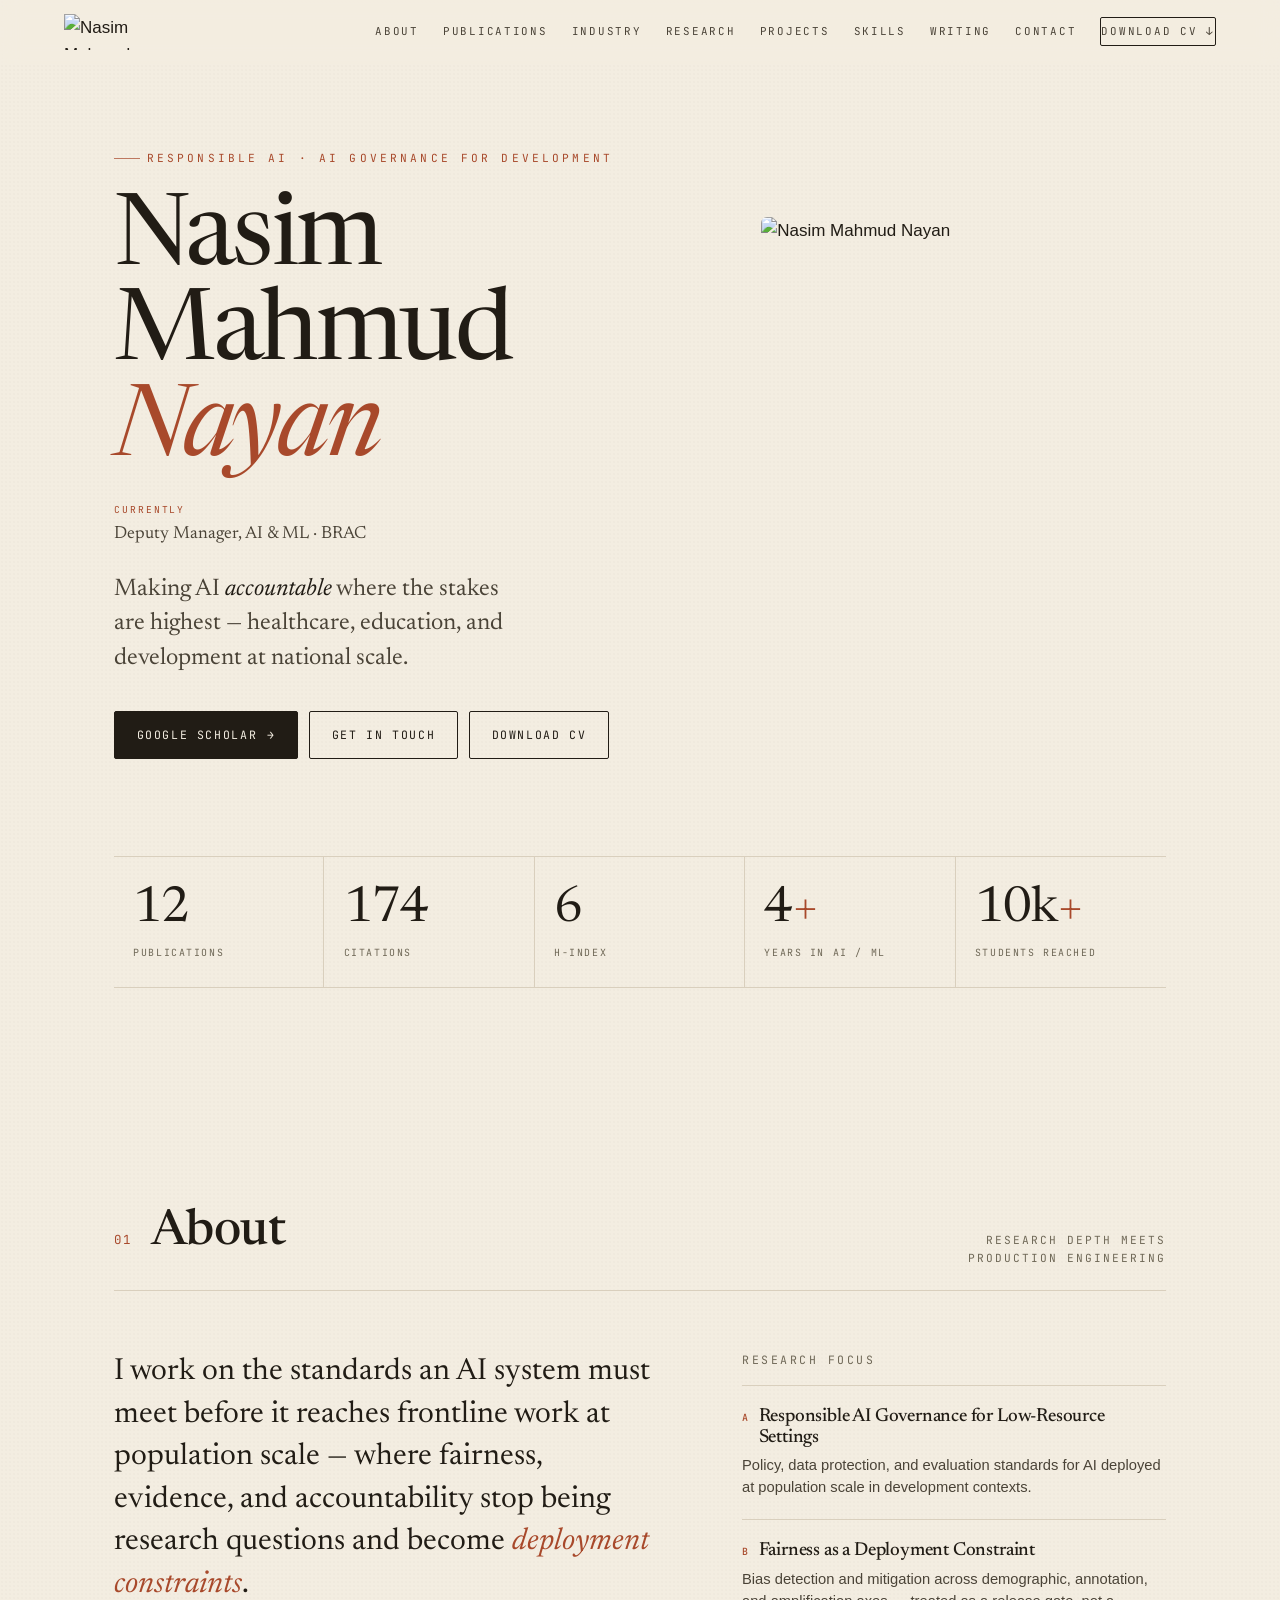
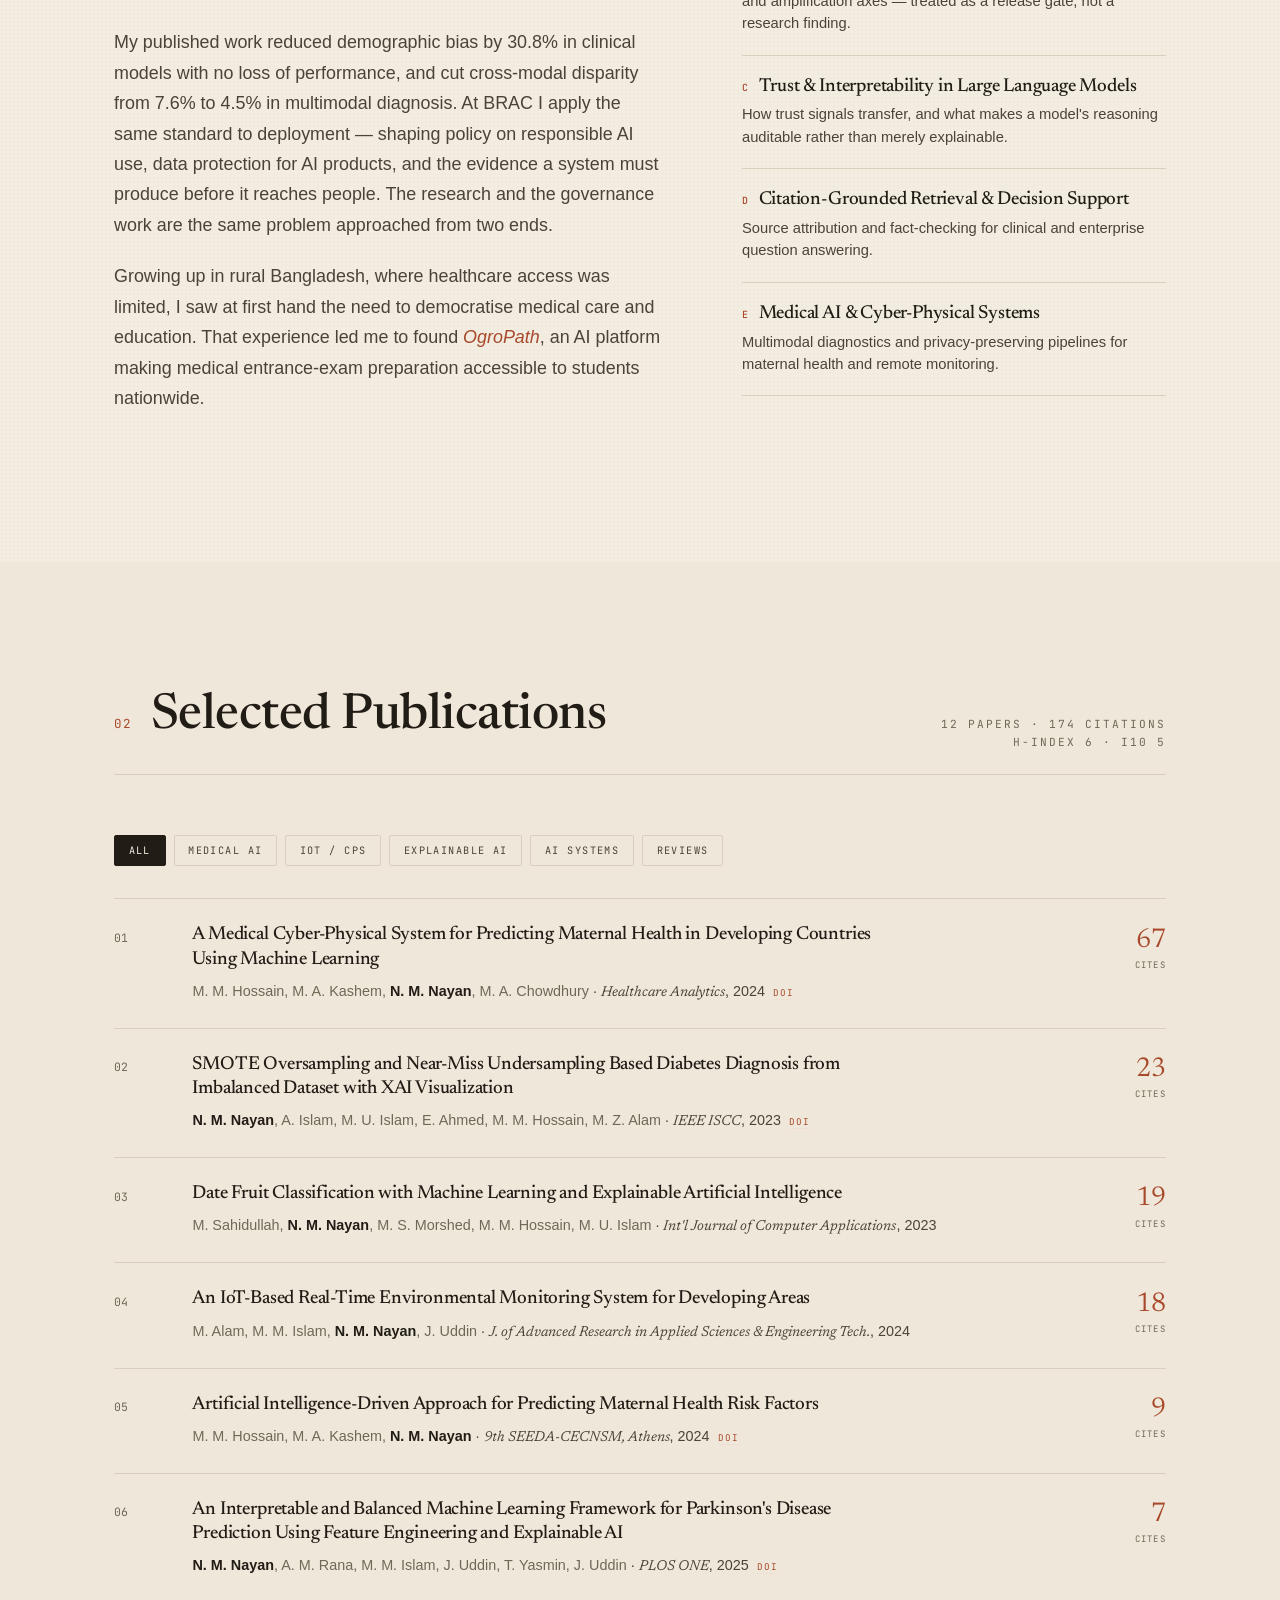
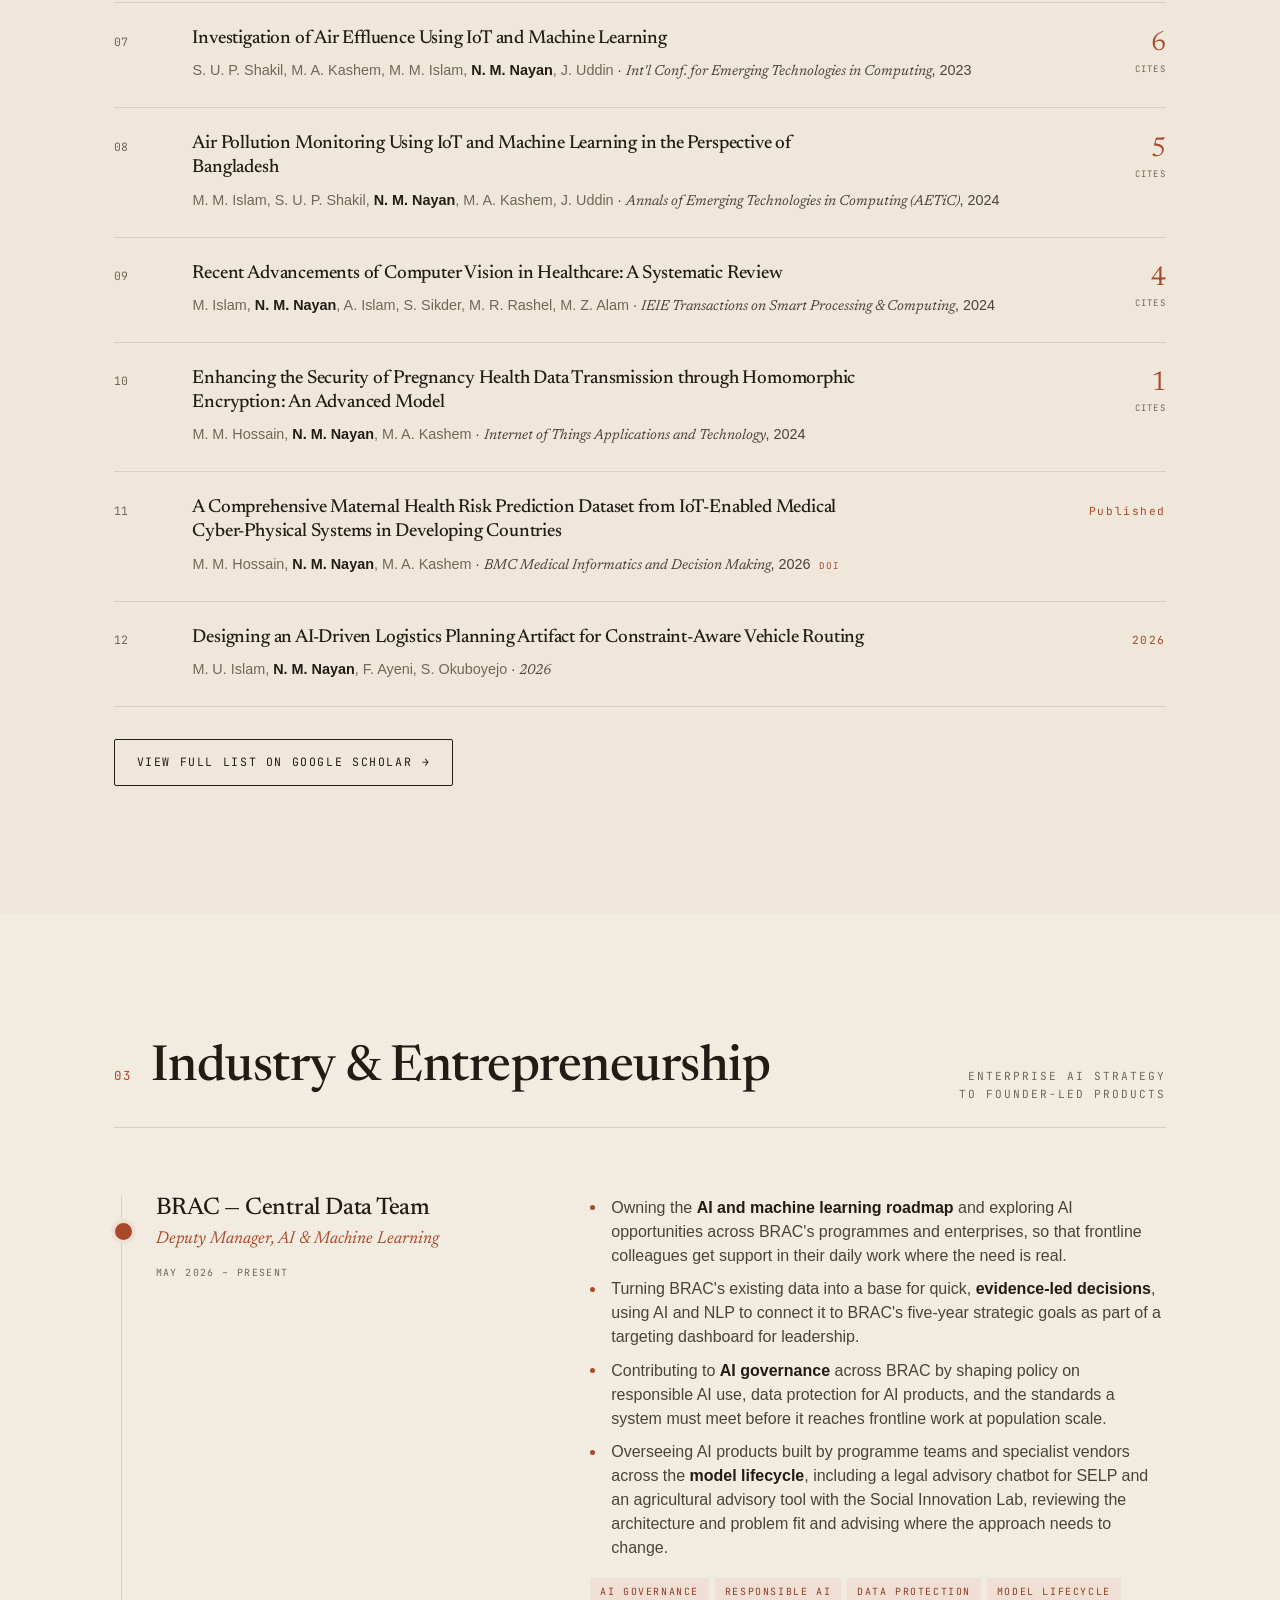
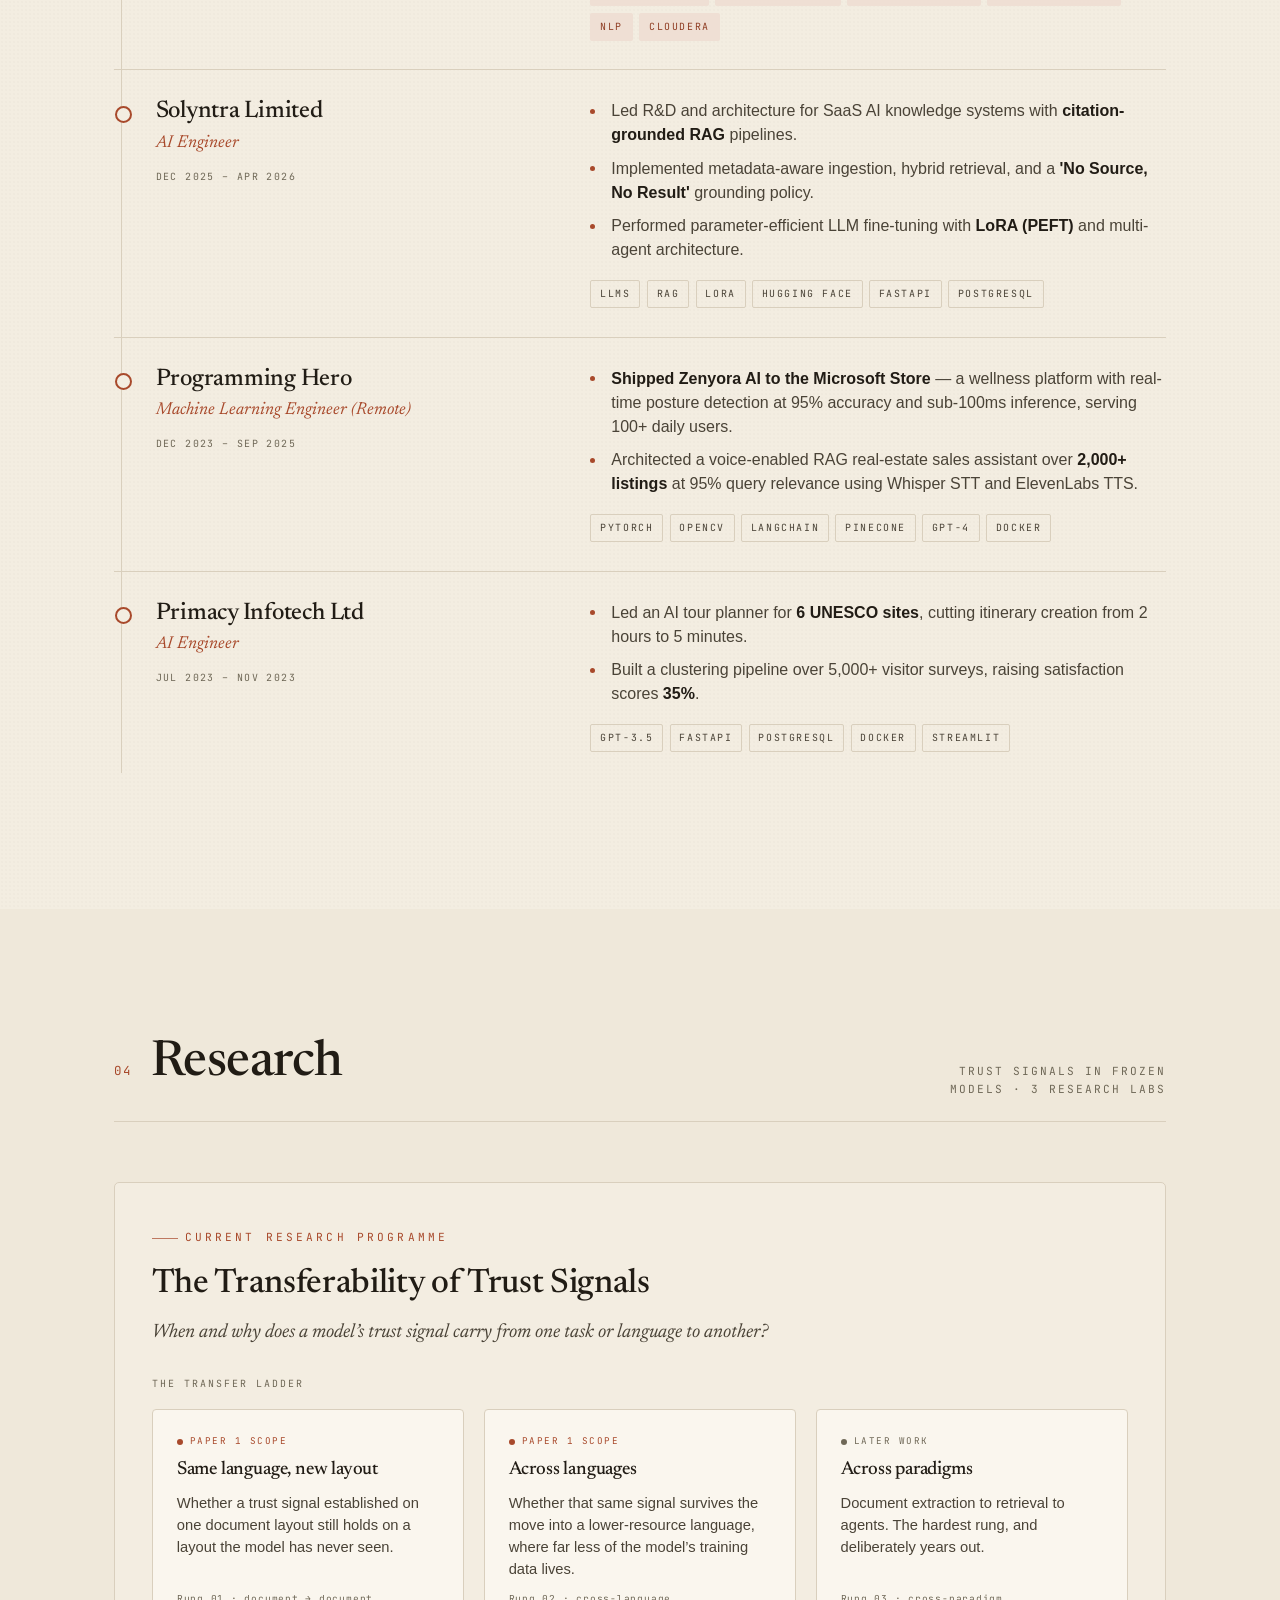
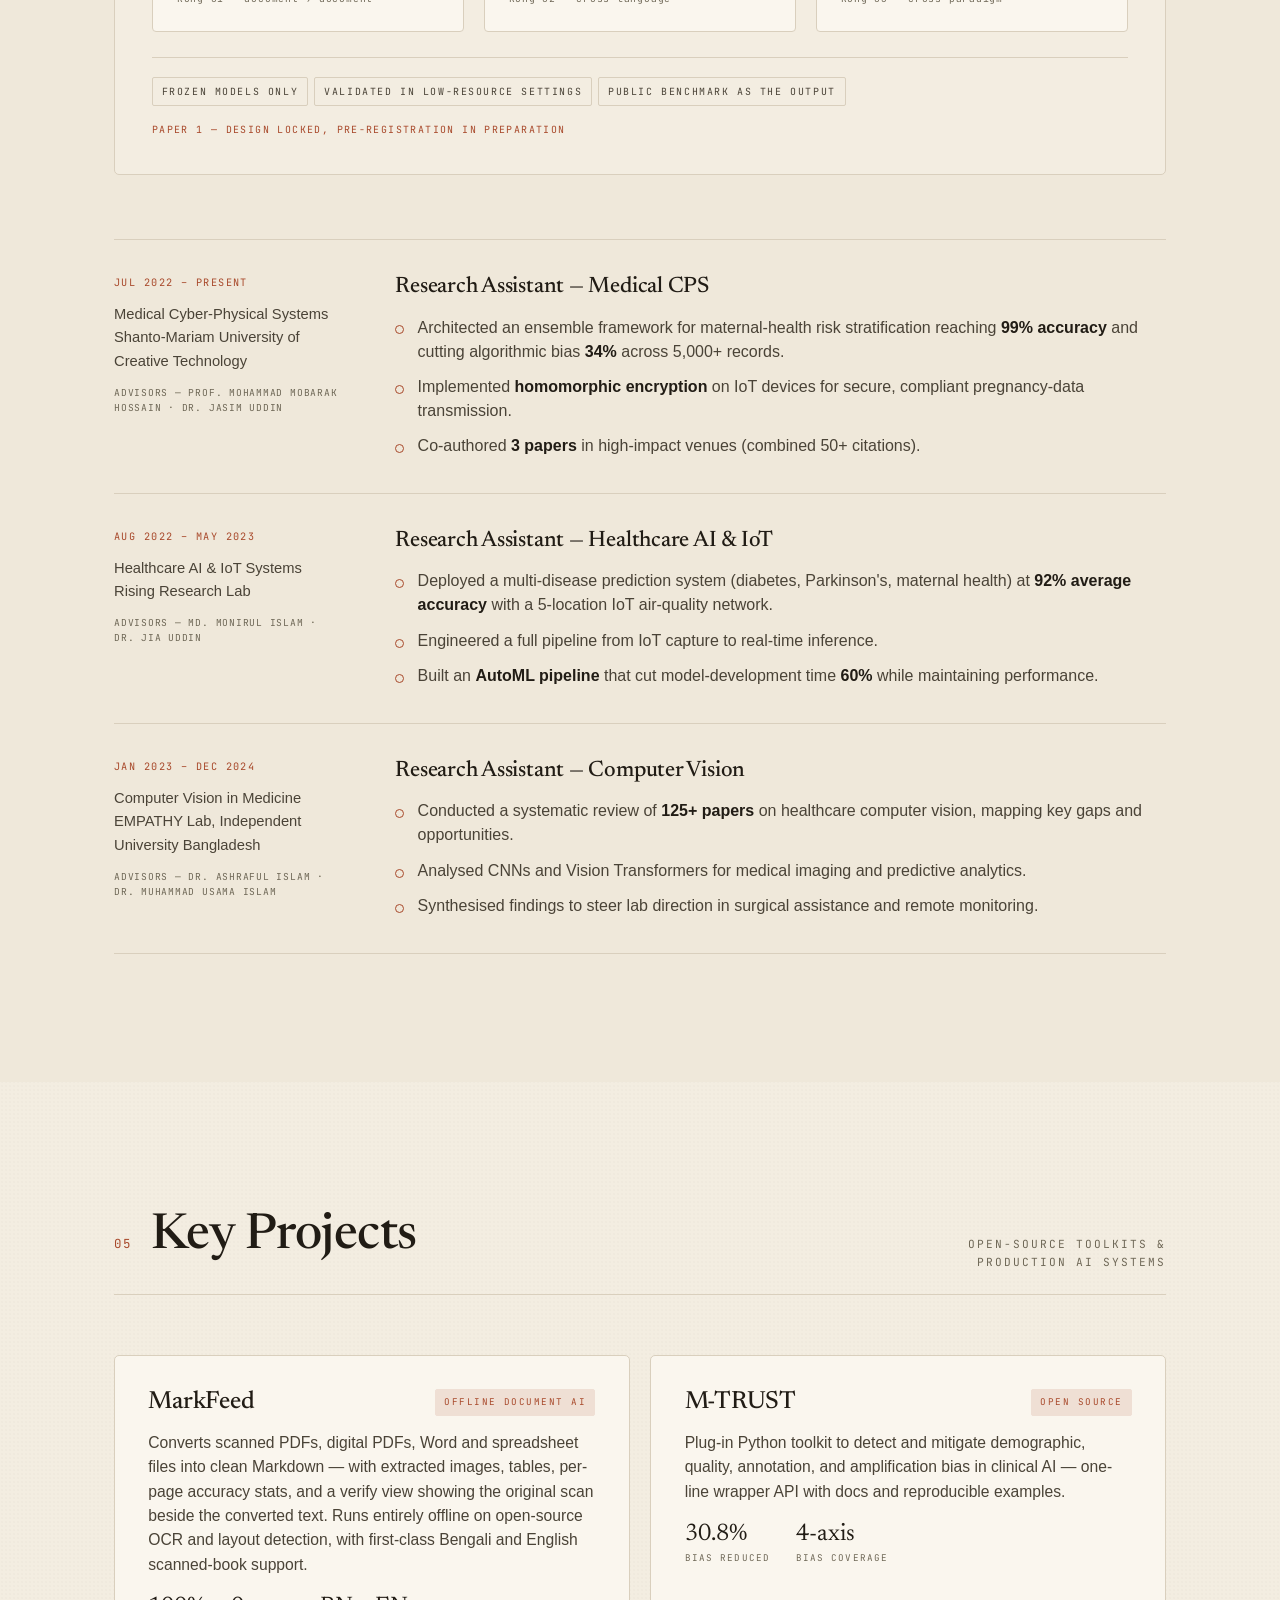
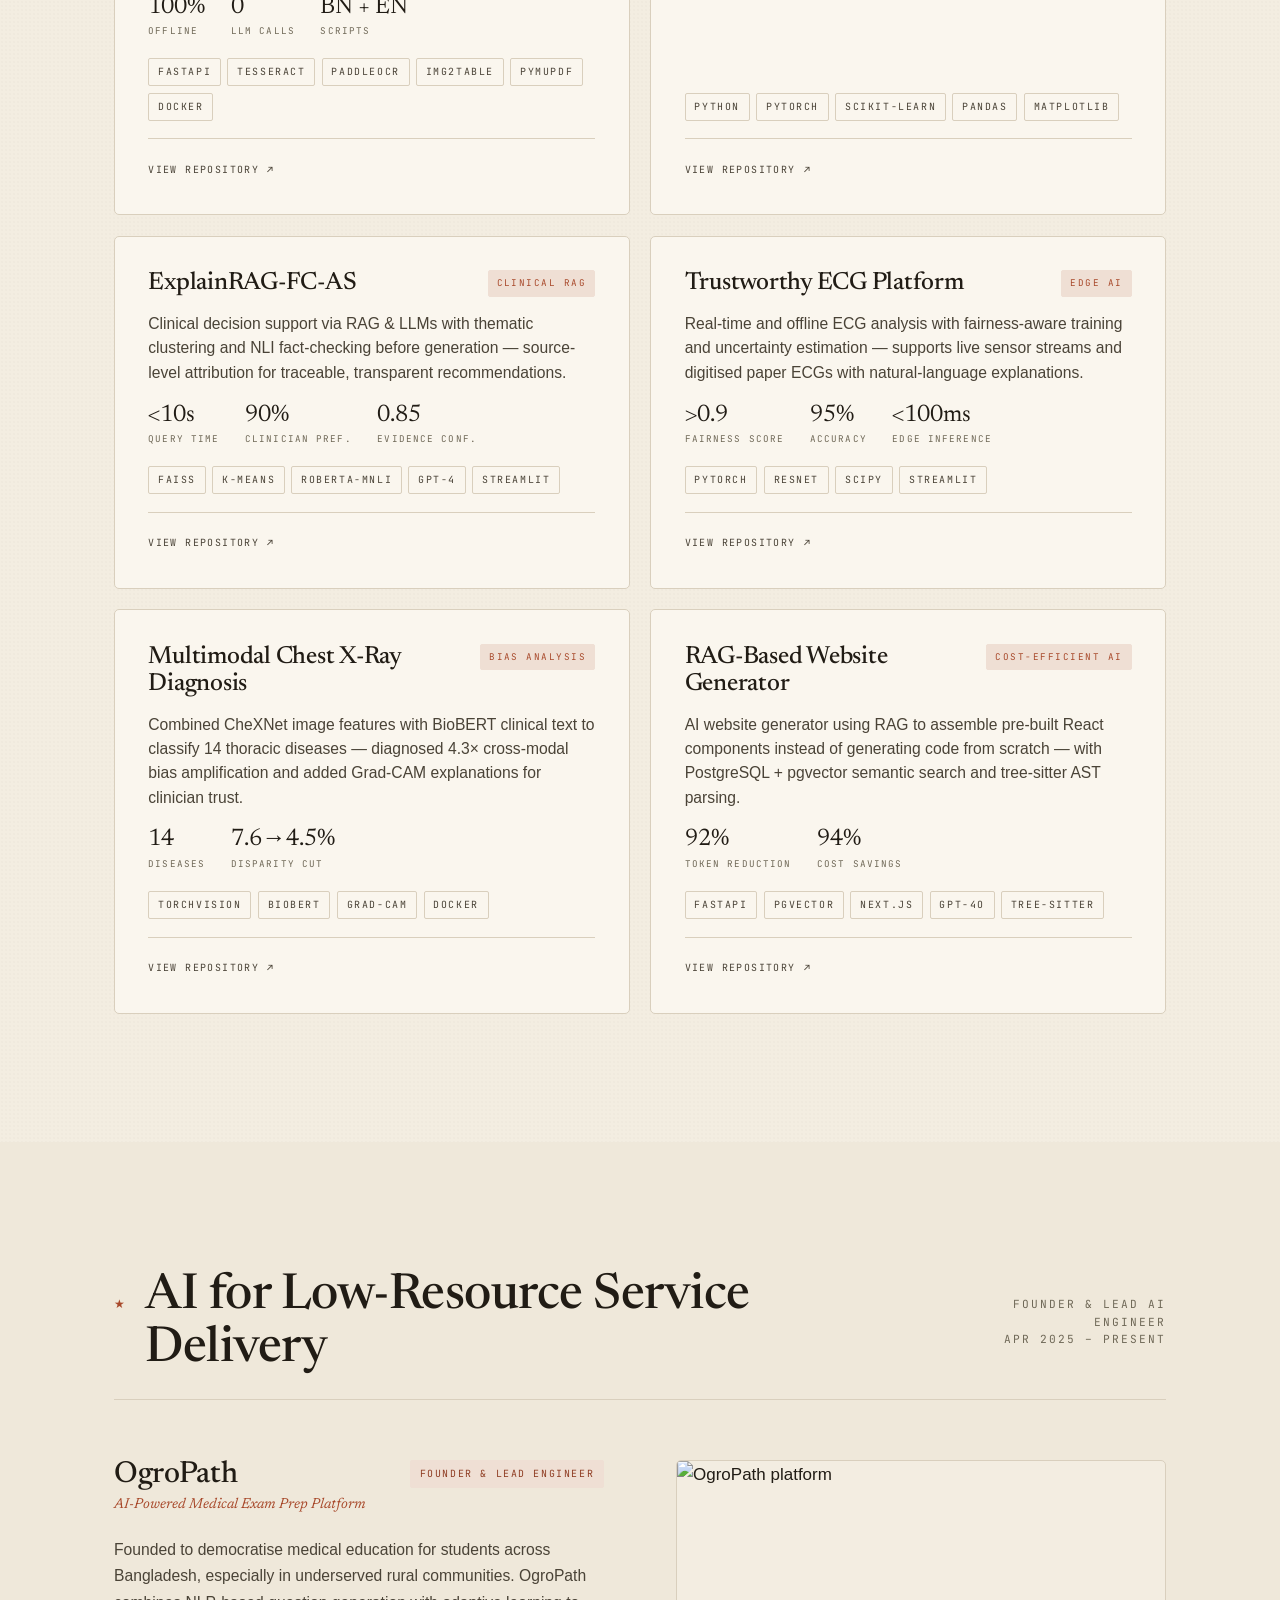
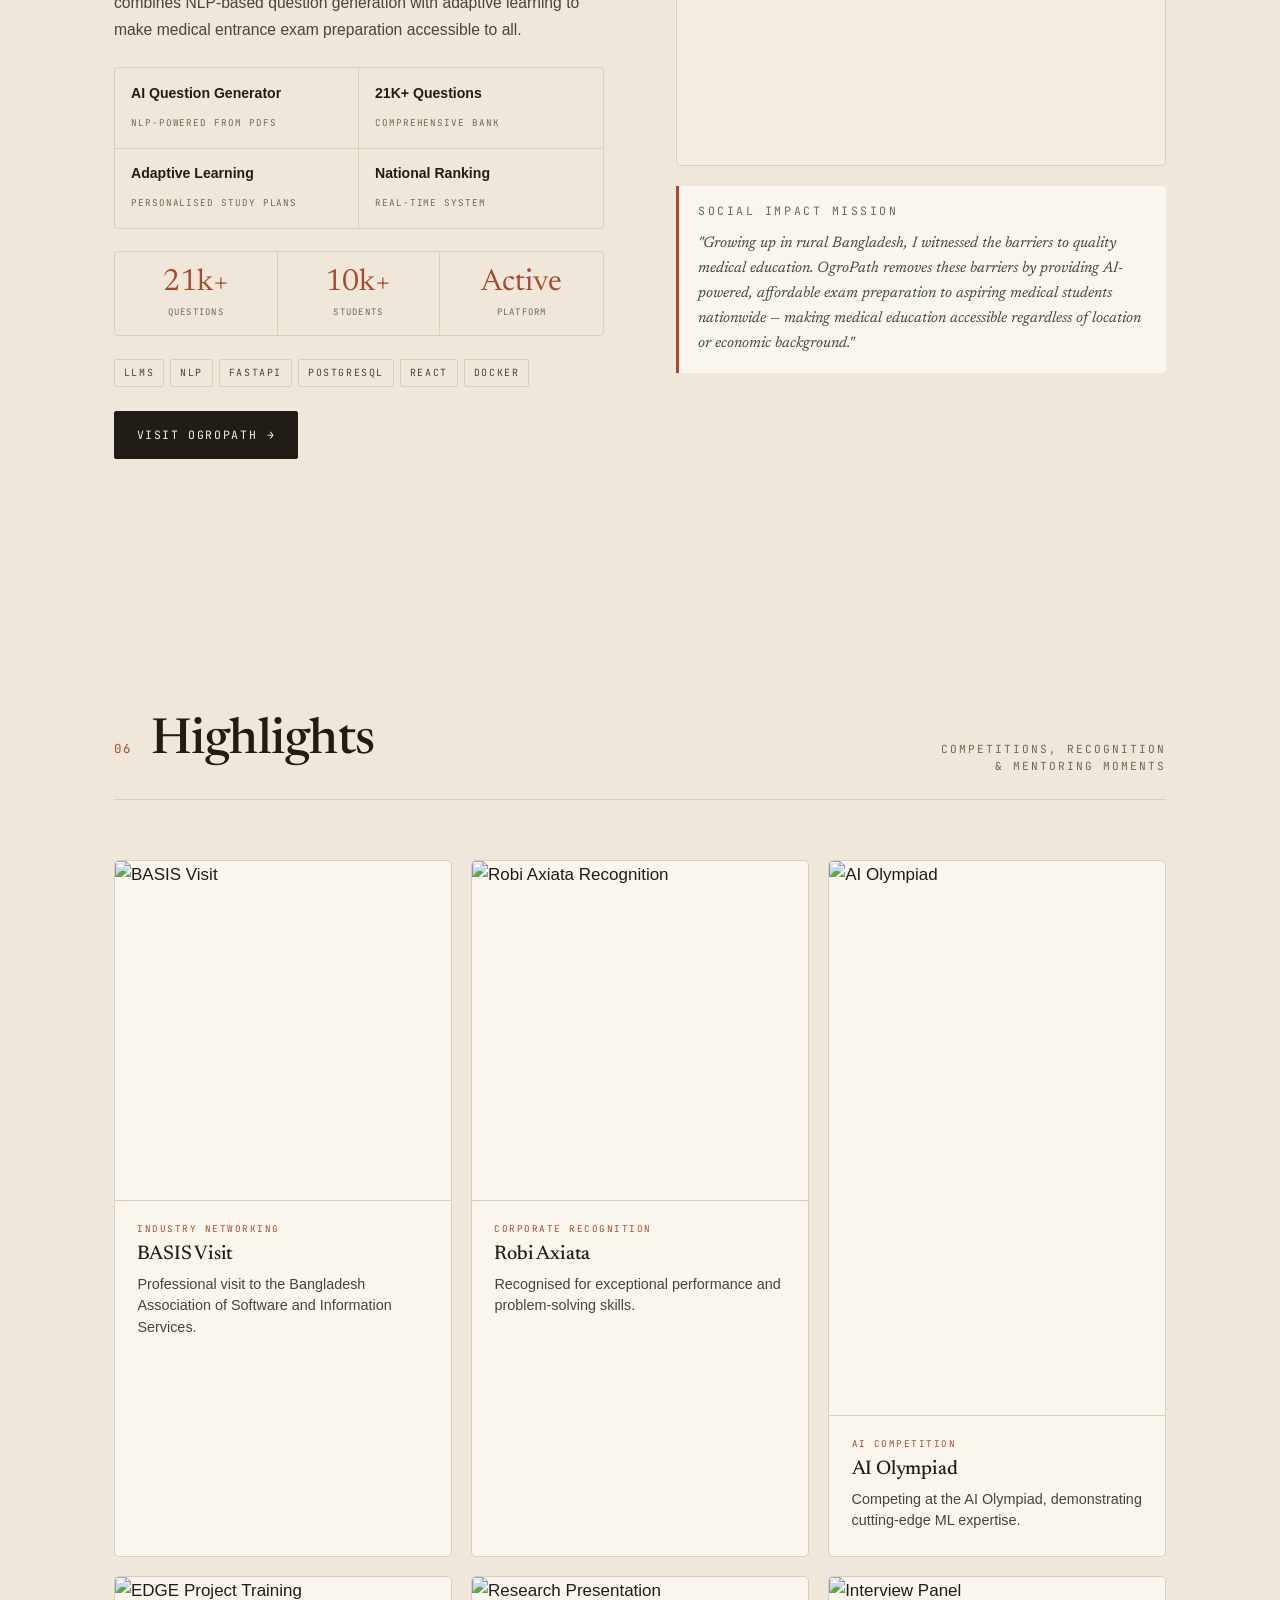
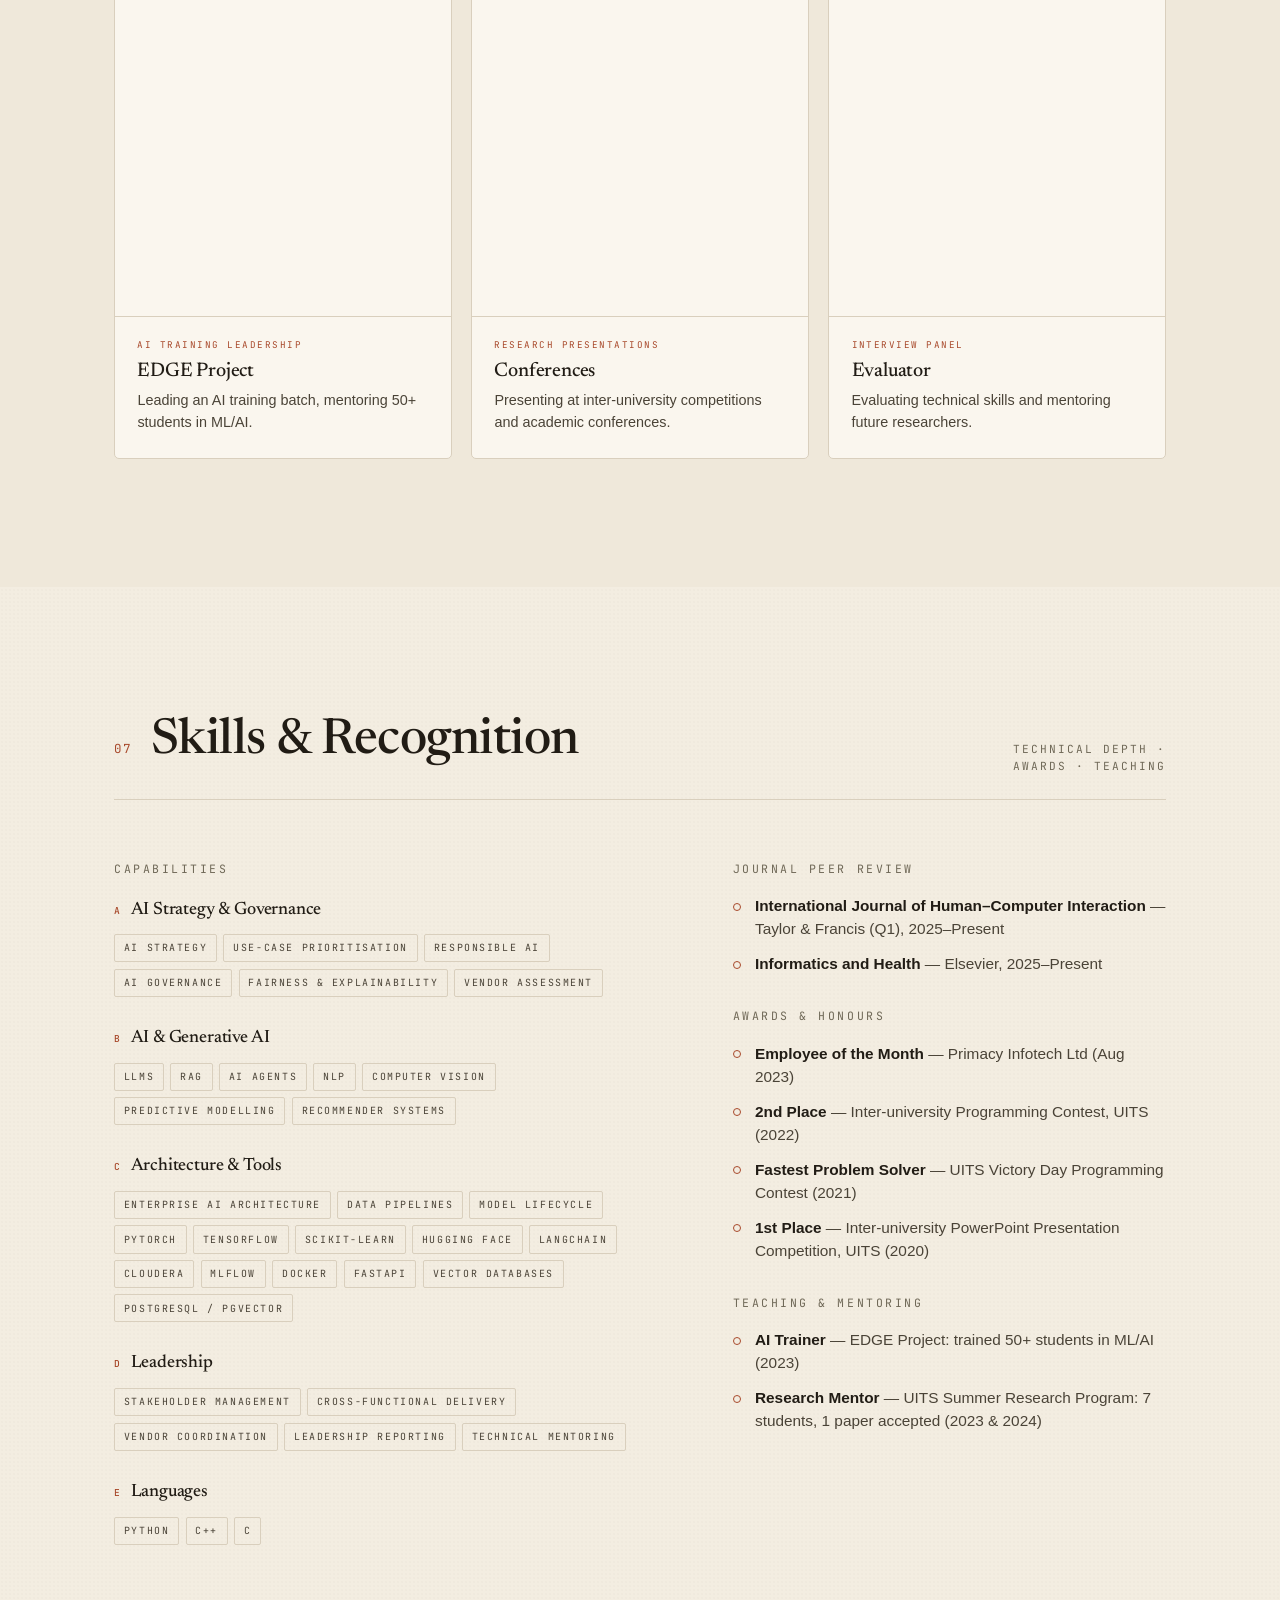
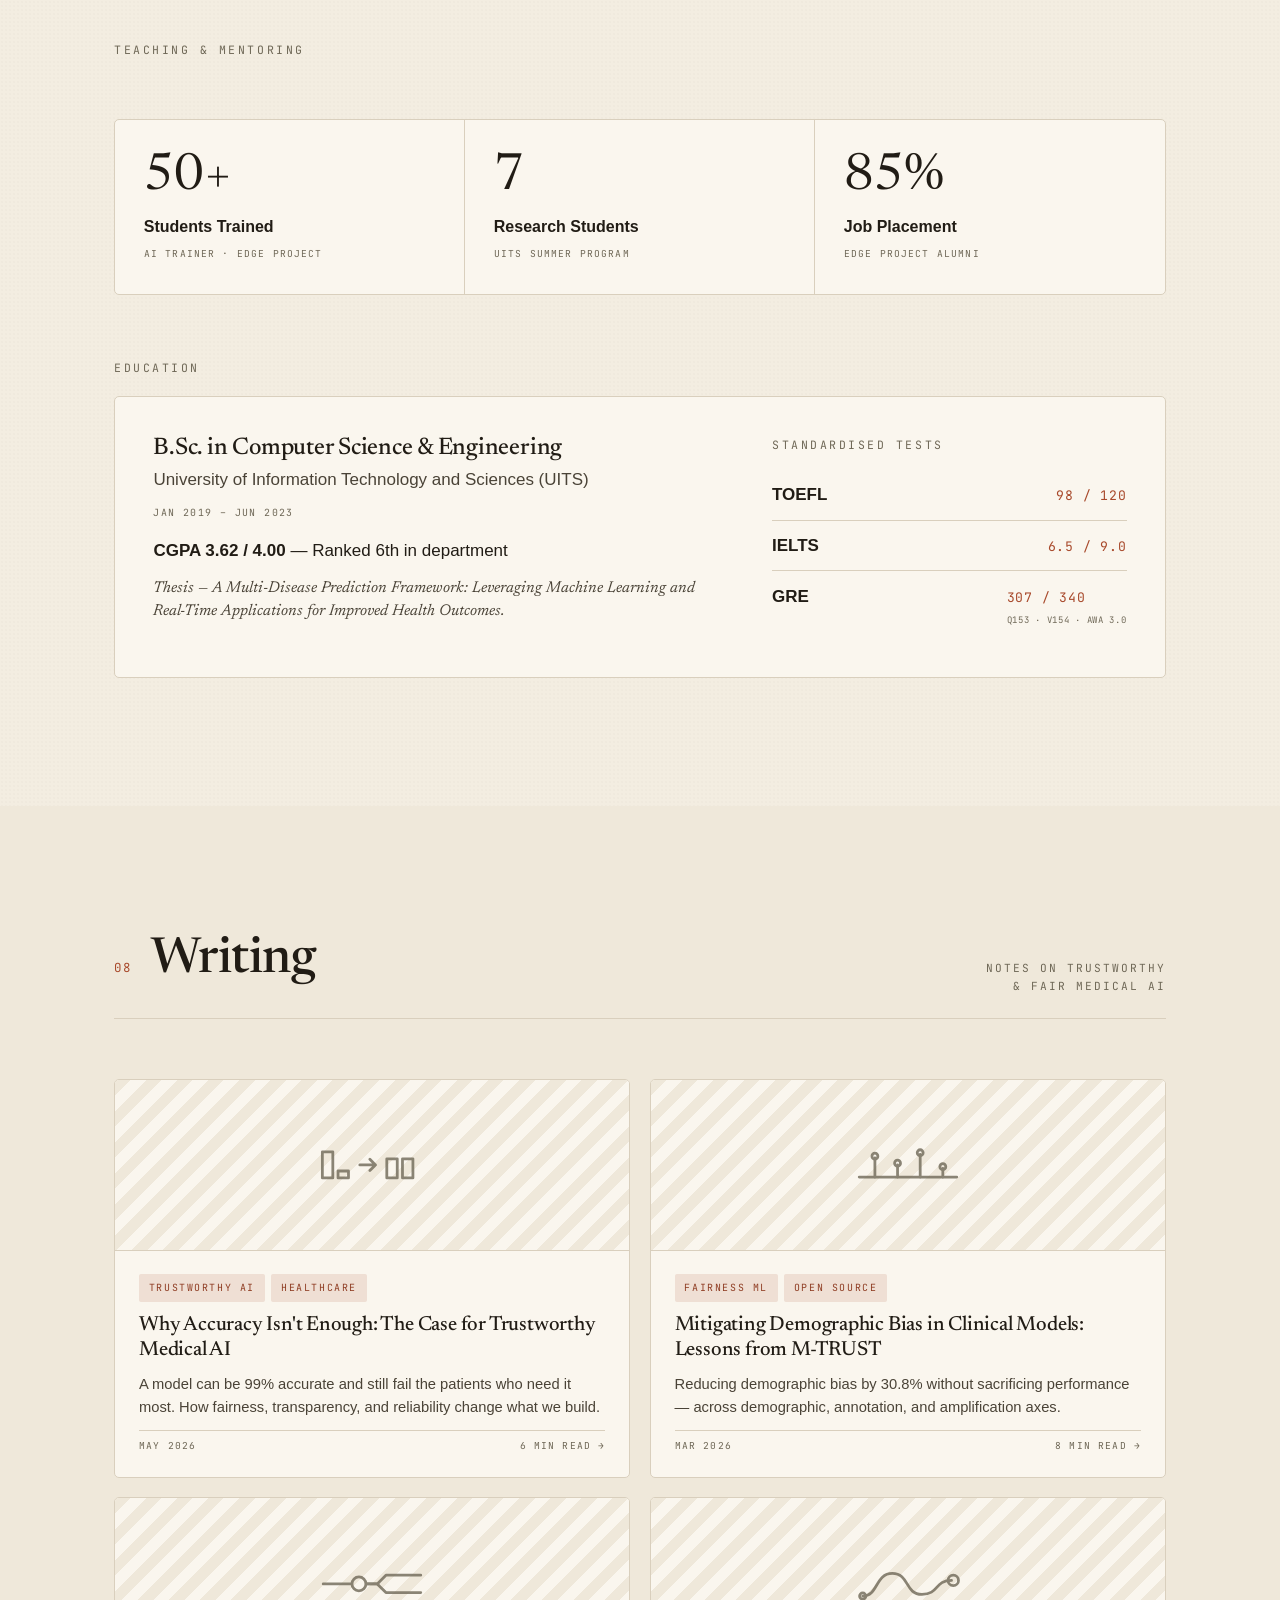
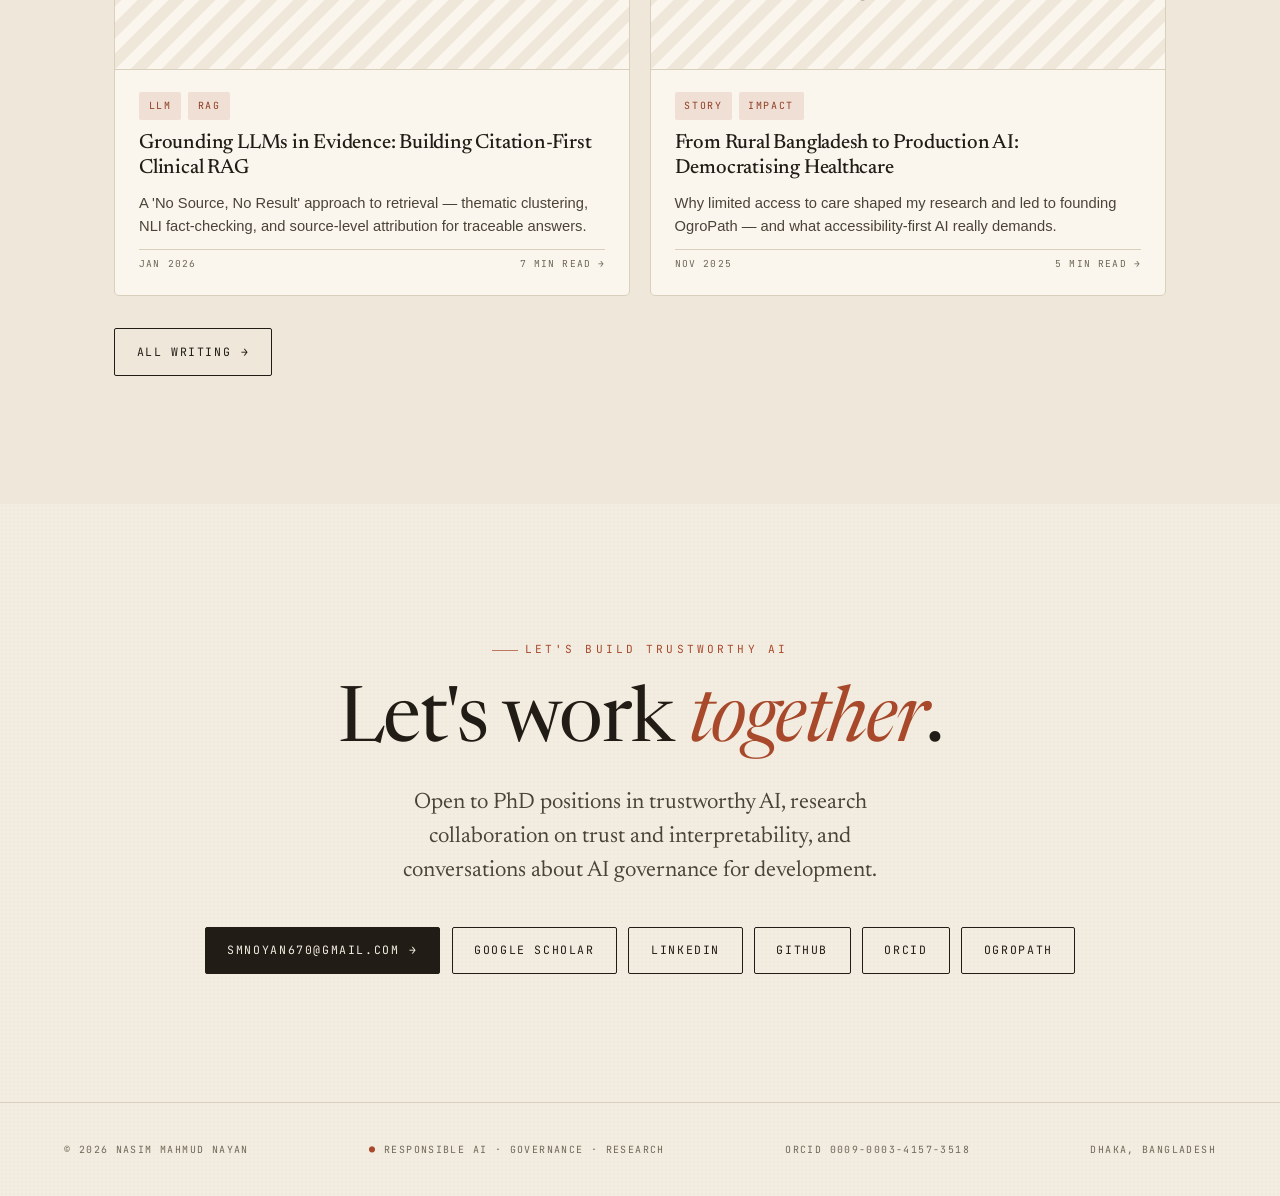
==== commit f09d3863: "Rewrite the contact lede to match the current positioning Was: "conversations about fair, production" ====
--- a/index.html
+++ b/index.html
@@ -837,7 +837,7 @@
   <div class="wrap">
     <div class="eyebrow reveal" style="justify-content:center;margin-bottom:1.6rem;">Let's build trustworthy AI</div>
     <h2 class="reveal">Let's work <em>together</em>.</h2>
-    <p class="clede reveal d1">Open to research collaborations, PhD opportunities, and conversations about fair, production-grade AI in healthcare and beyond.</p>
+    <p class="clede reveal d1">Open to PhD positions in trustworthy AI, research collaboration on trust and interpretability, and conversations about AI governance for development.</p>
     <div class="contact-links reveal d2">
       <a class="btn btn-solid" href="mailto:smnoyan670@gmail.com">smnoyan670@gmail.com <span class="arrow">→</span></a>
       <a class="btn btn-ghost" href="https://scholar.google.com/citations?user=zAuBXLUAAAAJ&hl=en" target="_blank" rel="me noopener">Google Scholar</a>
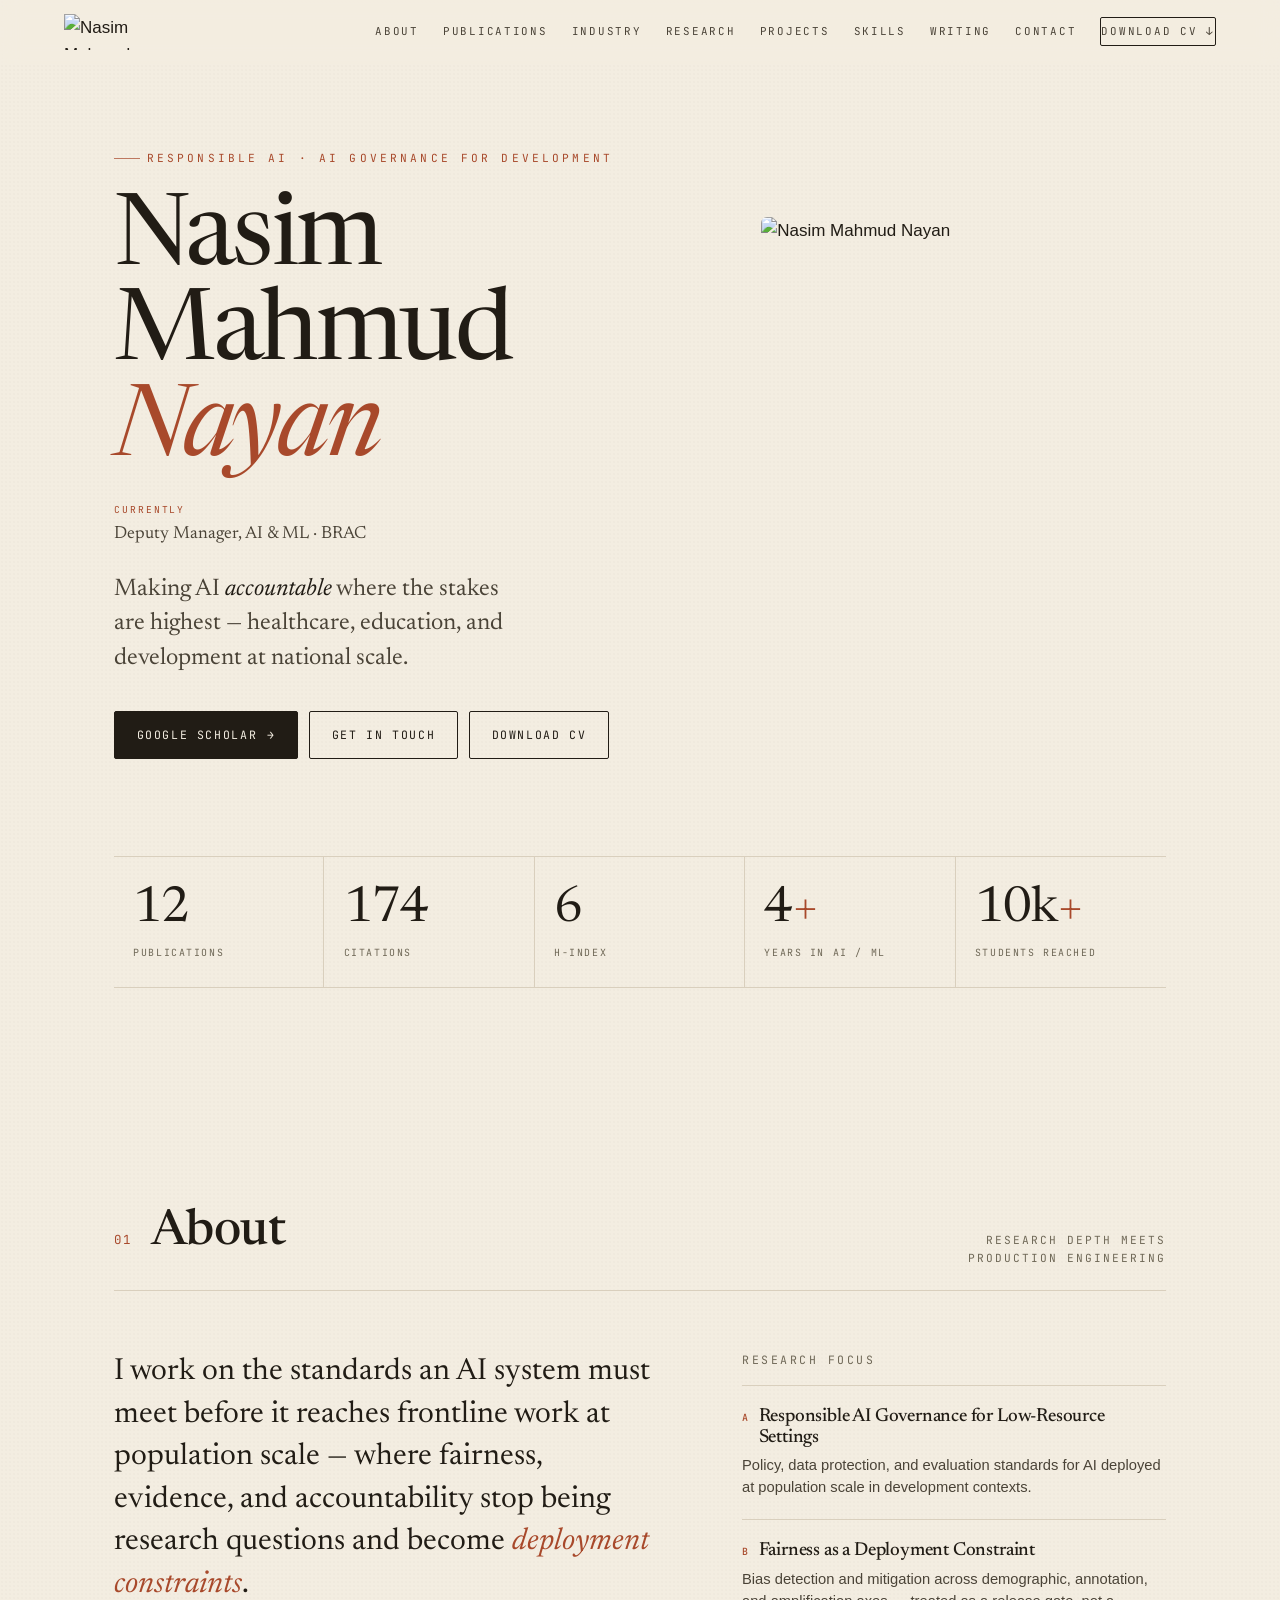
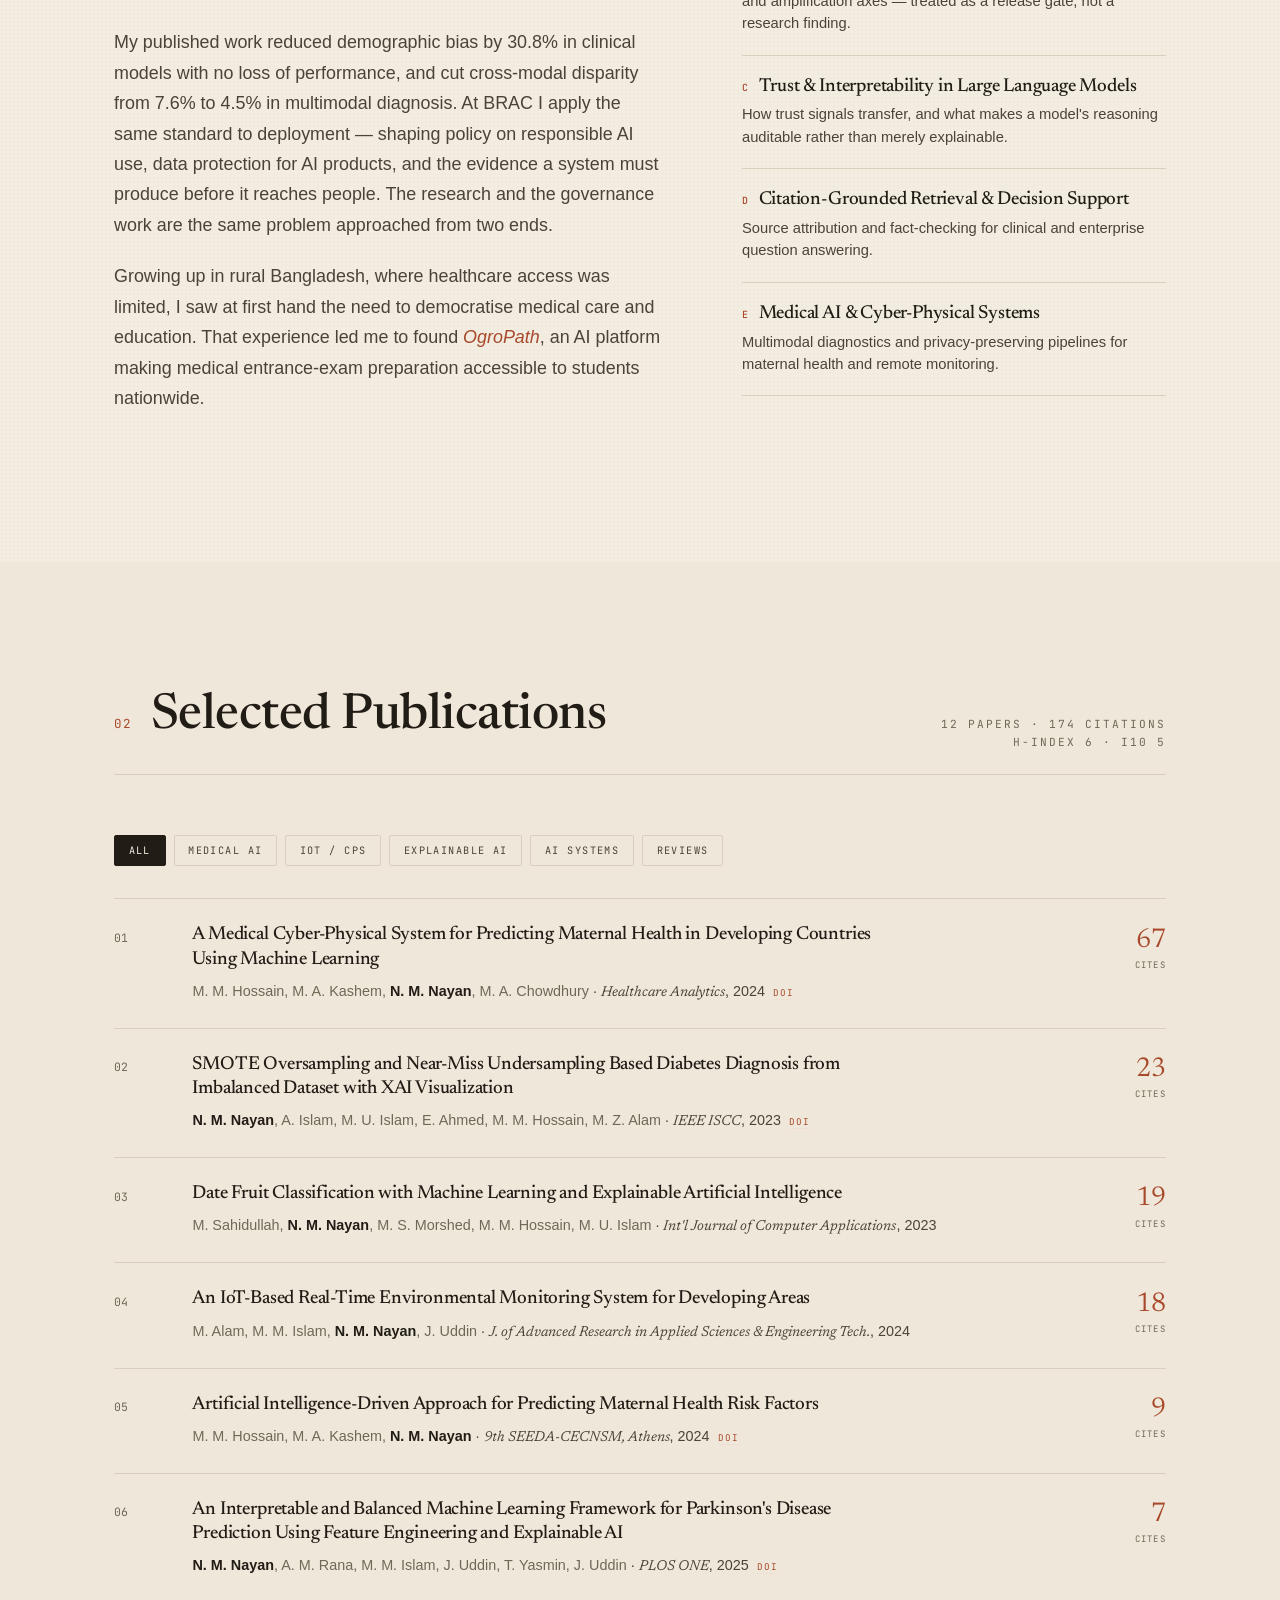
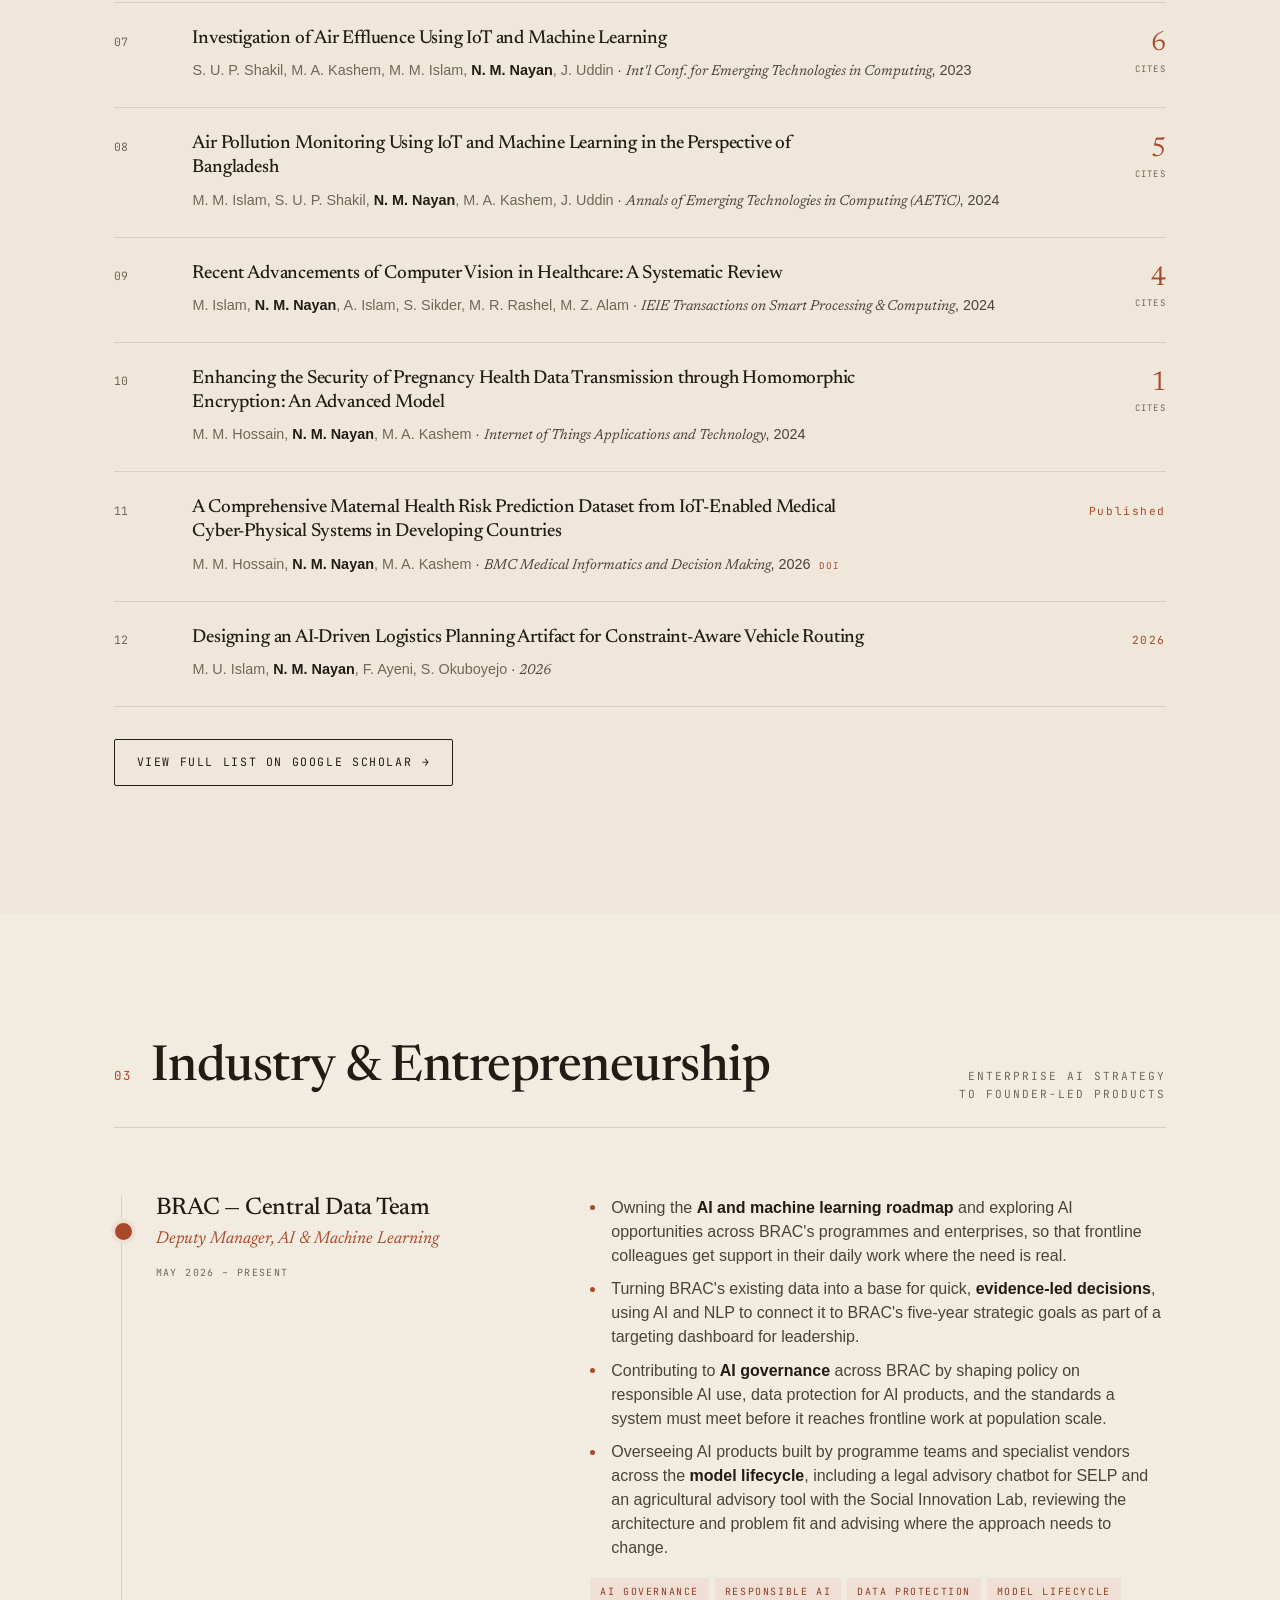
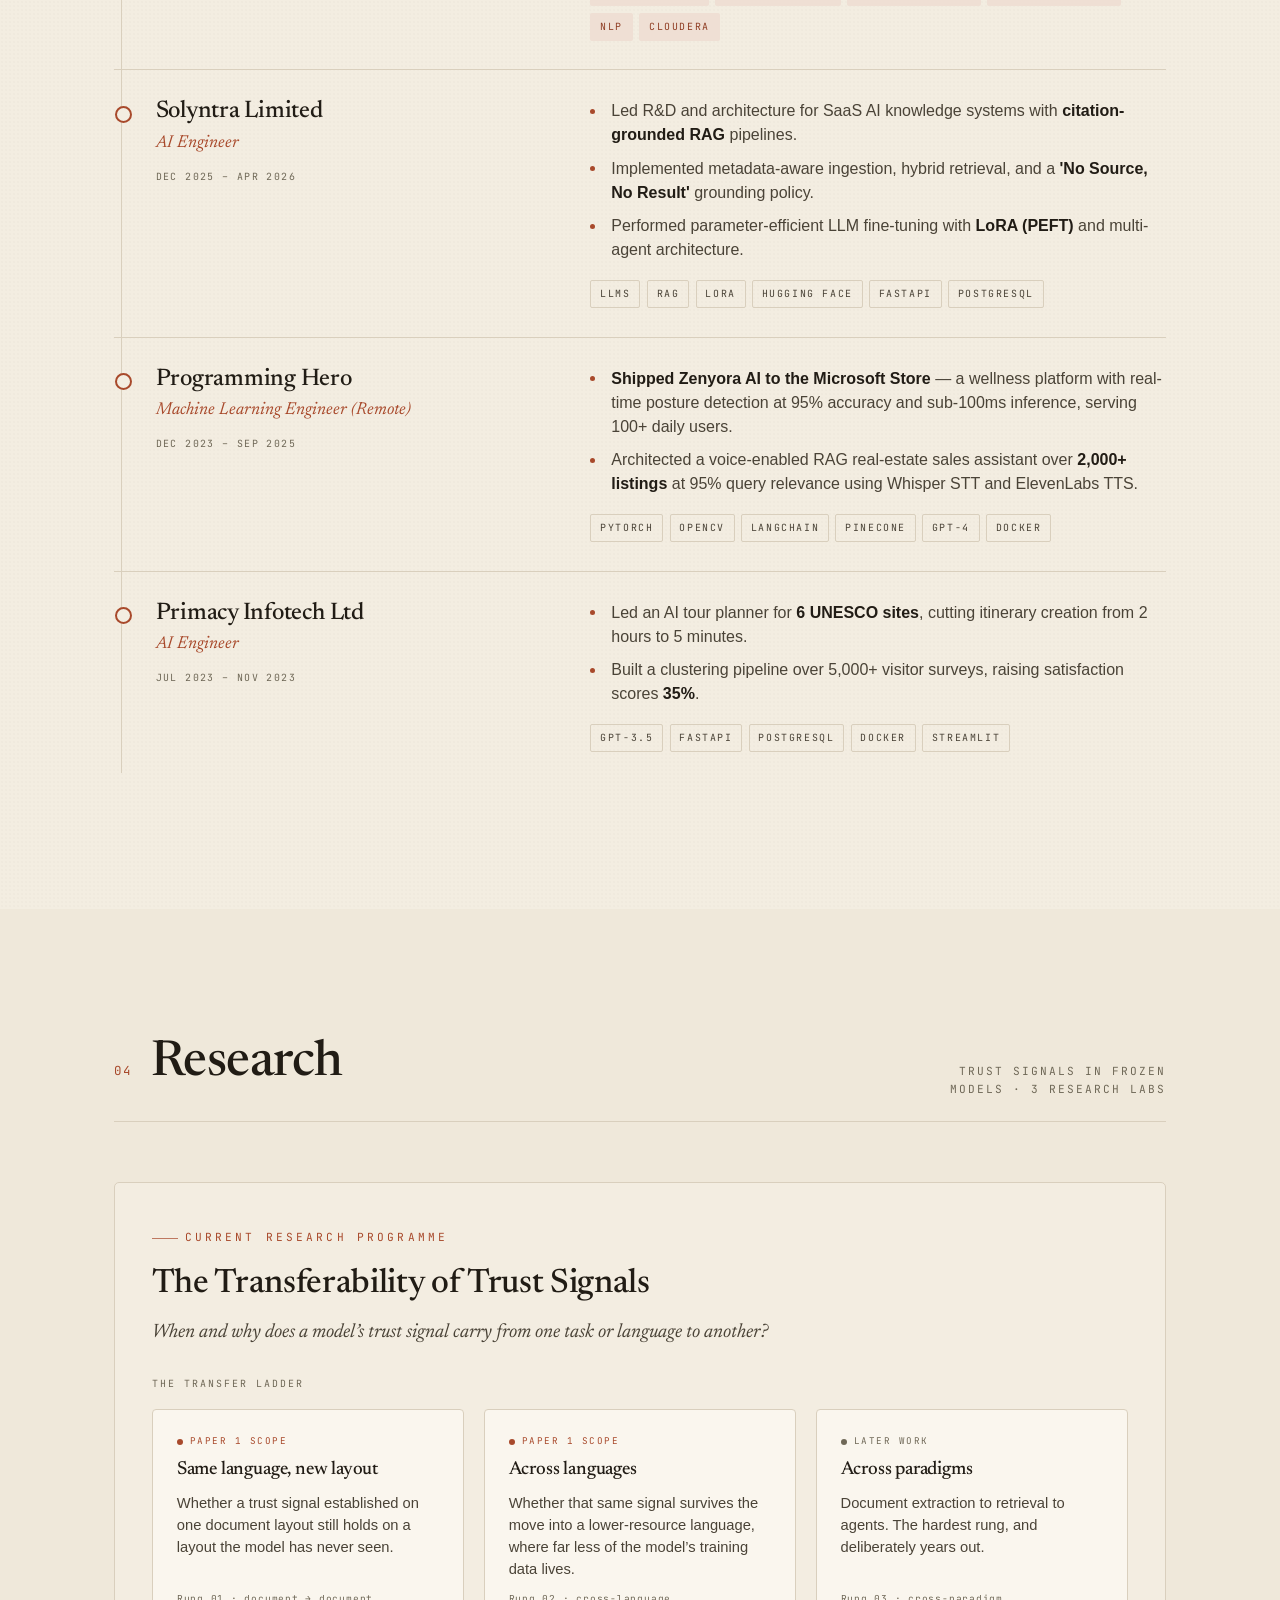
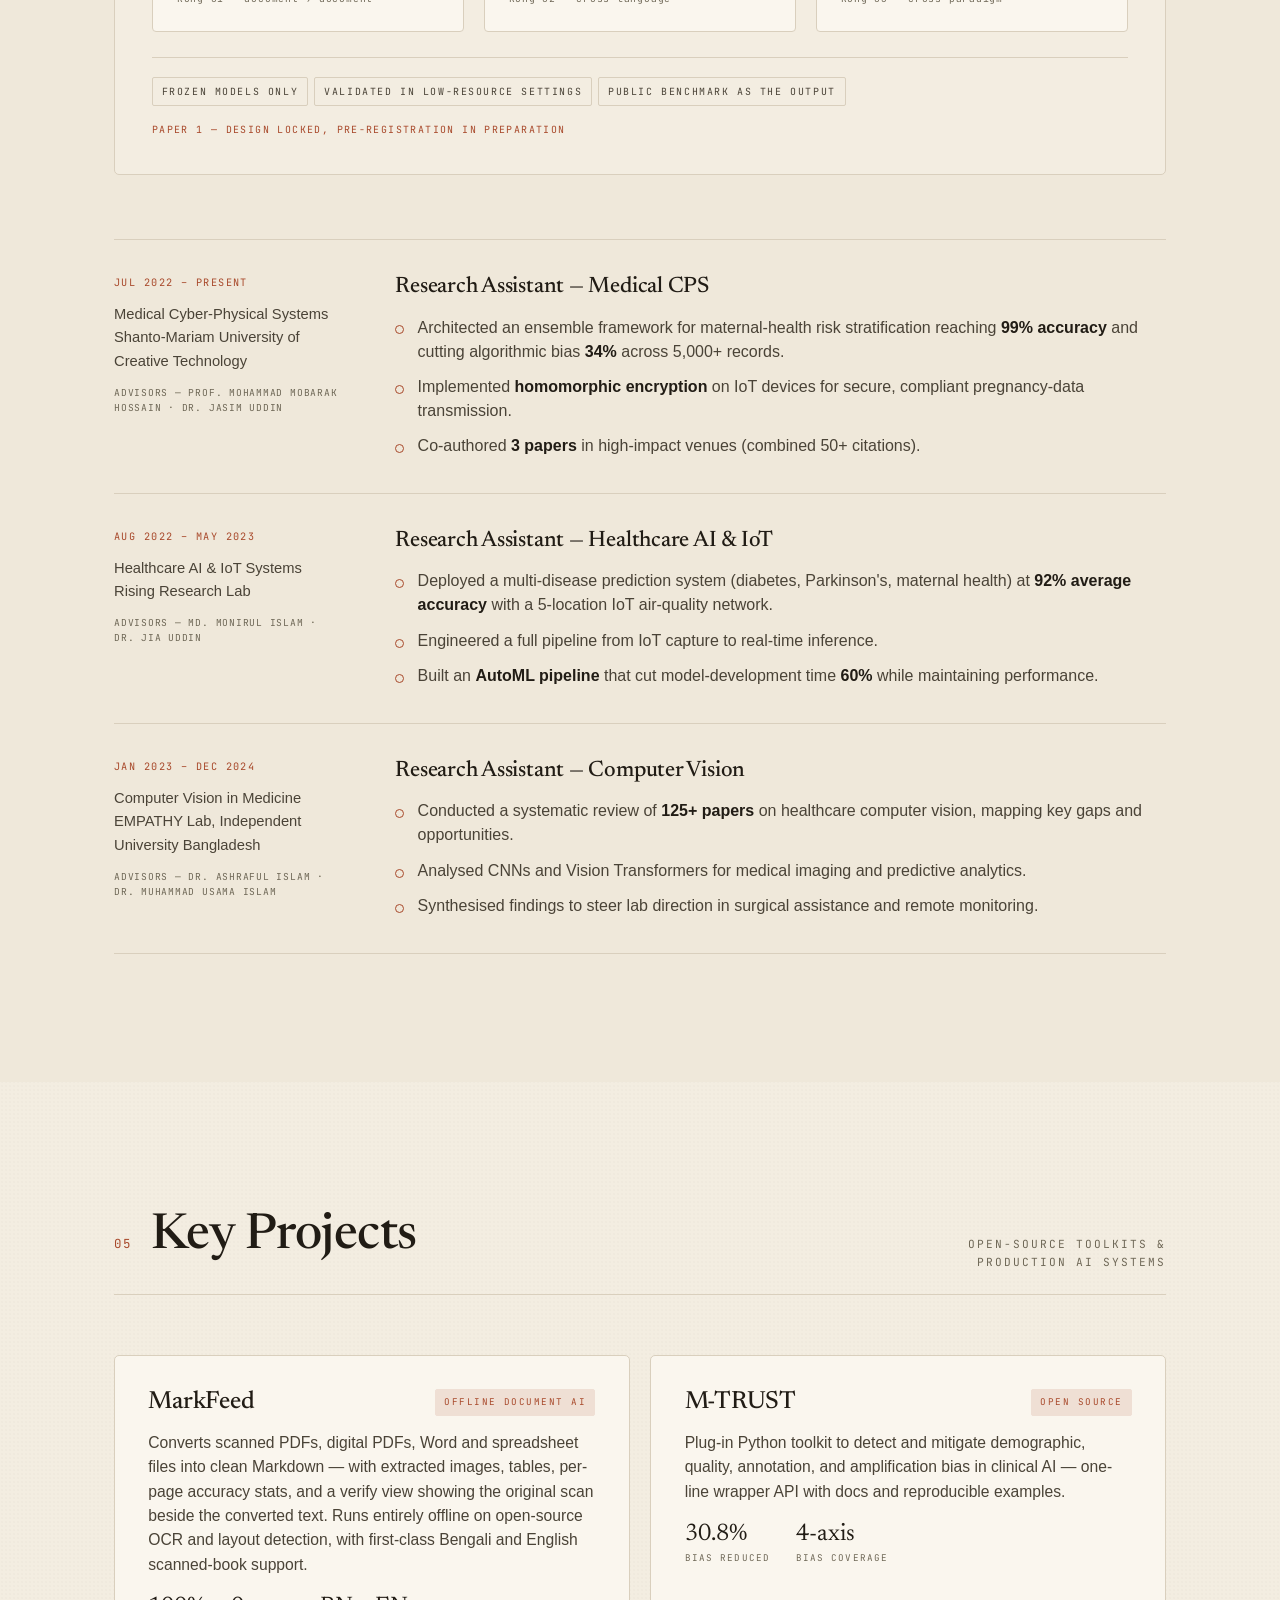
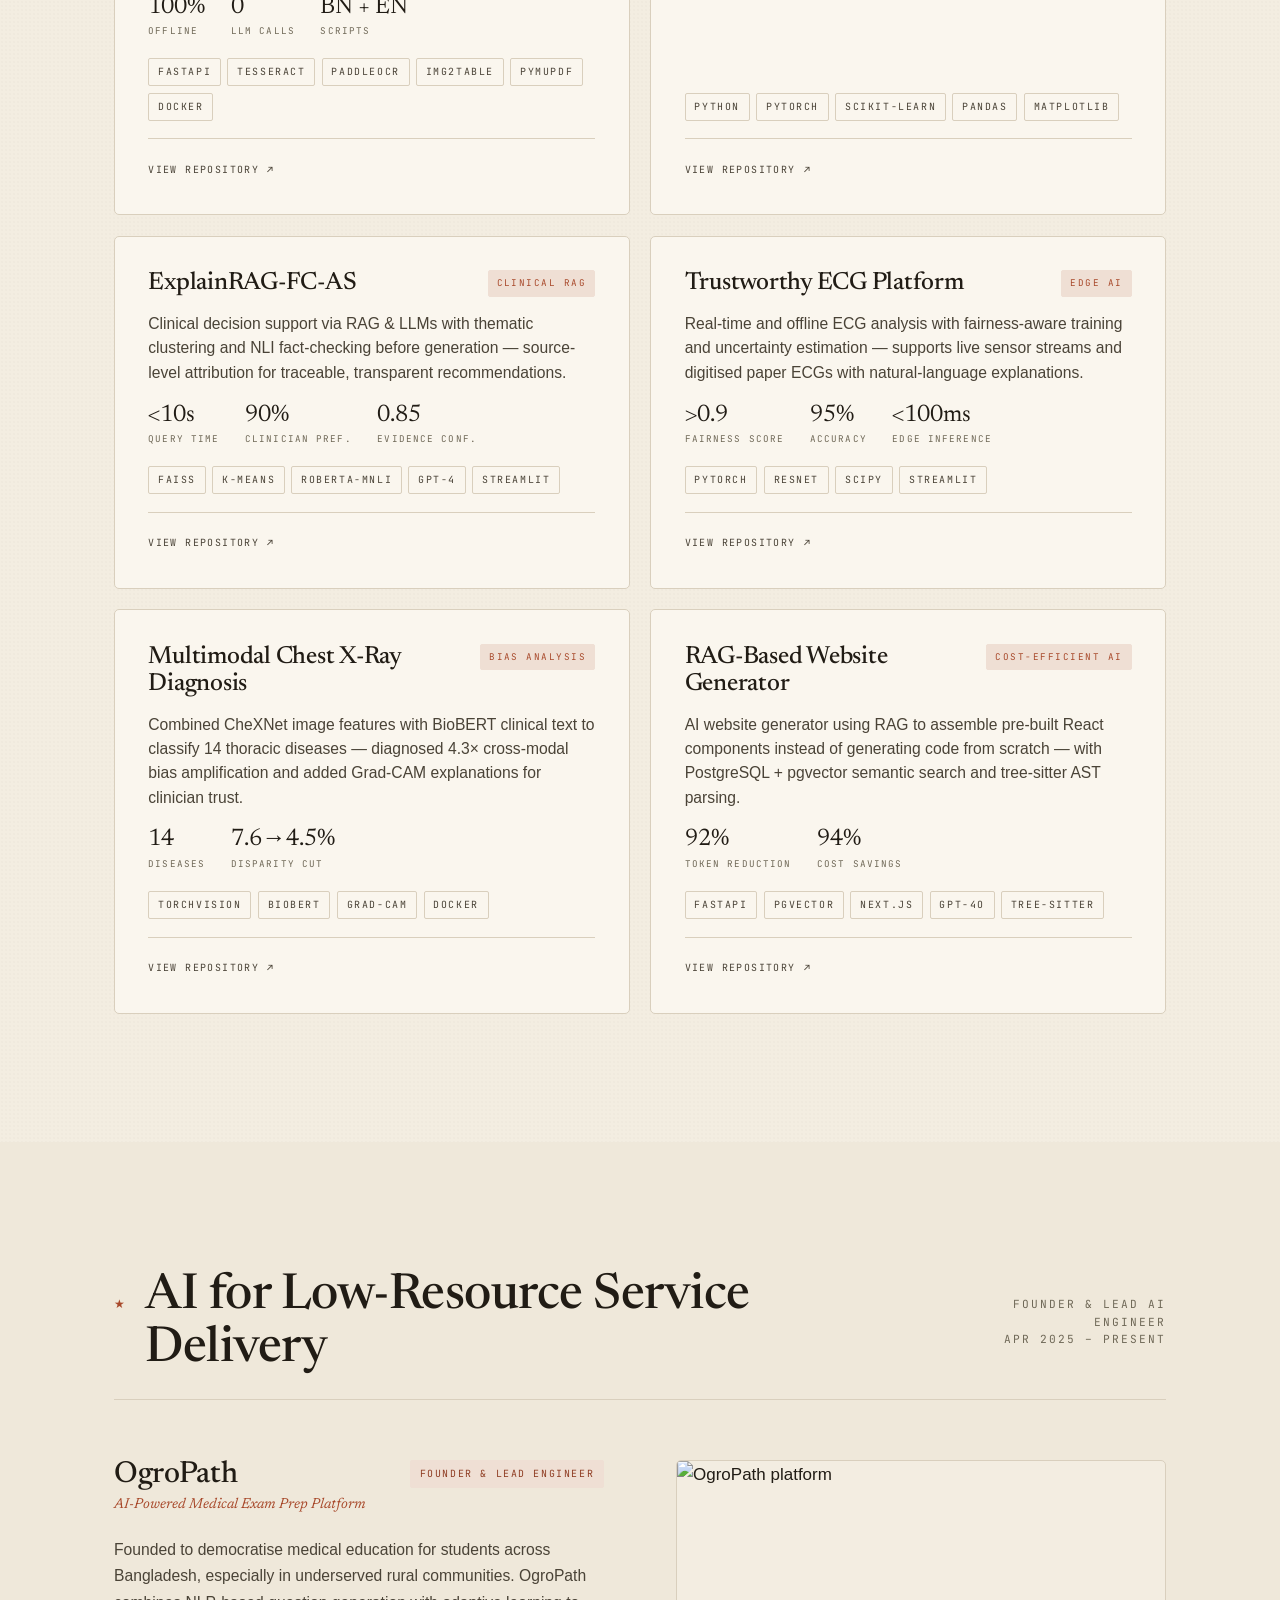
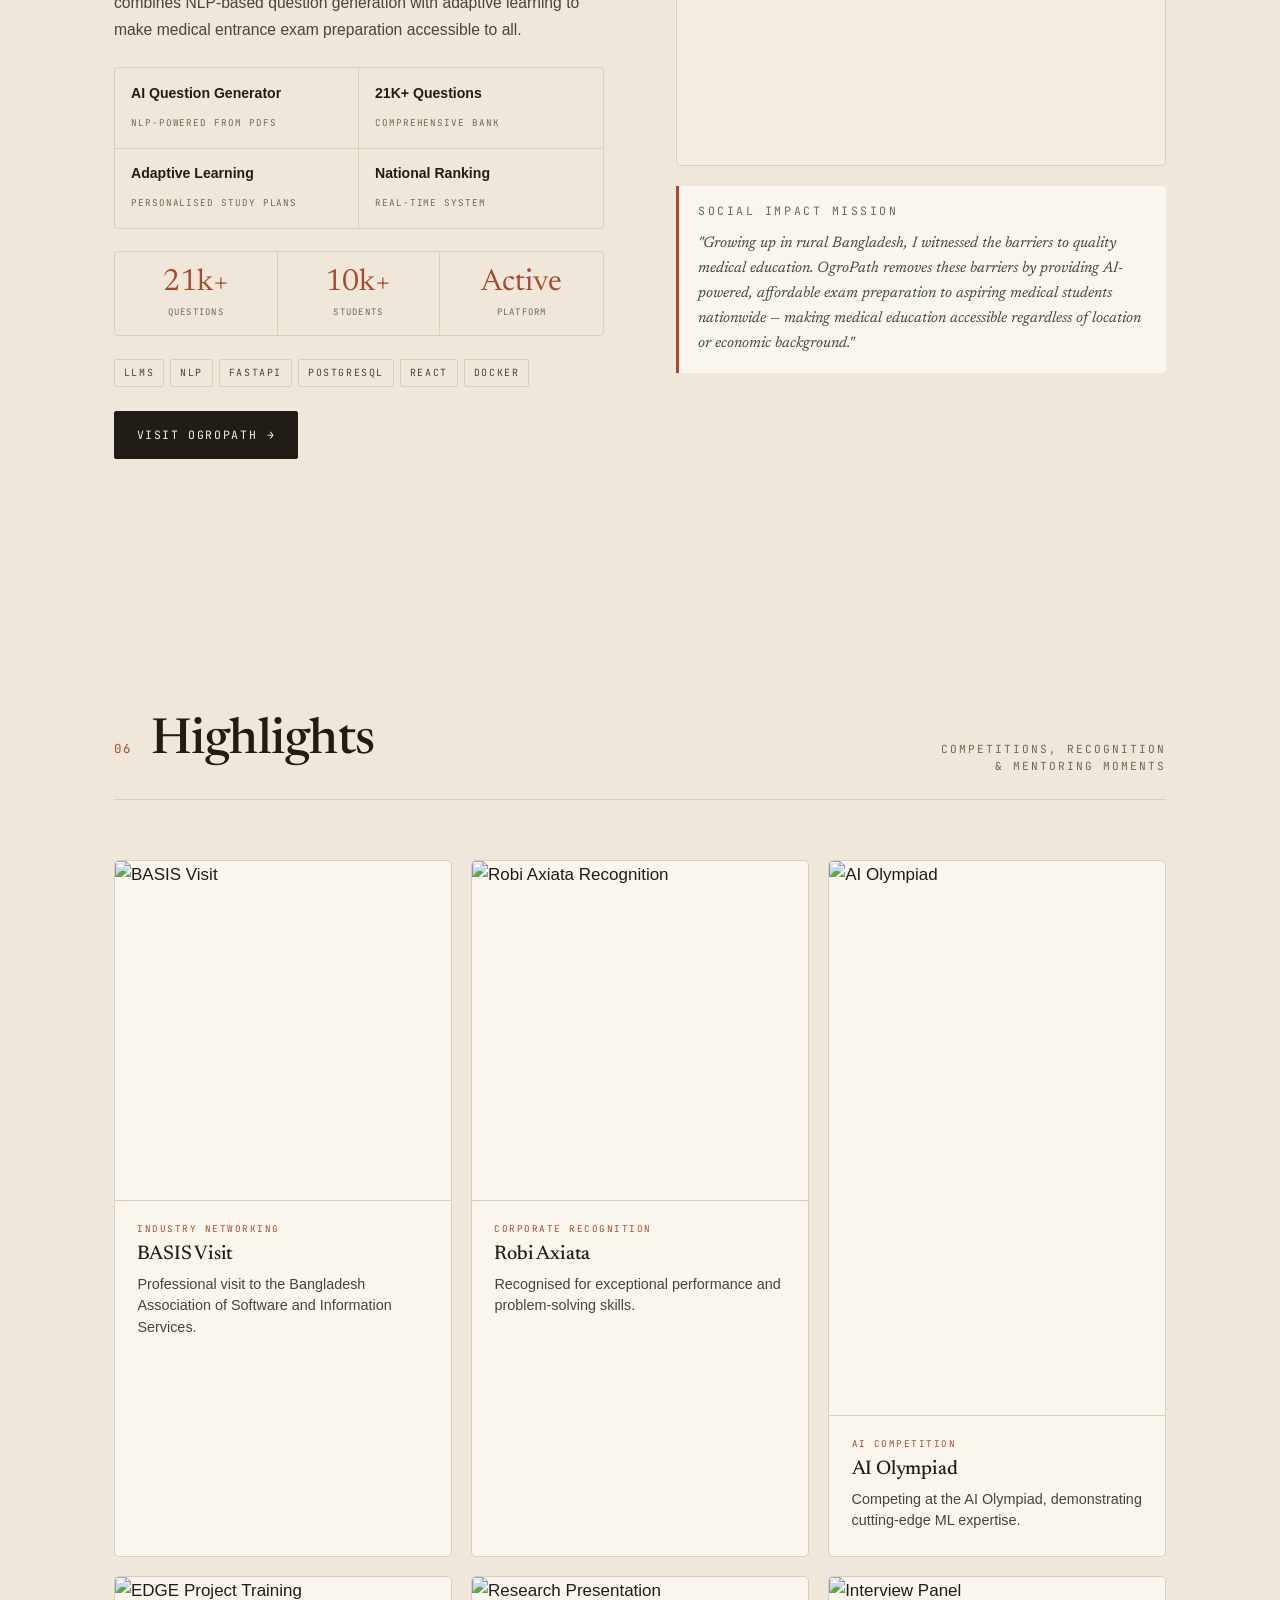
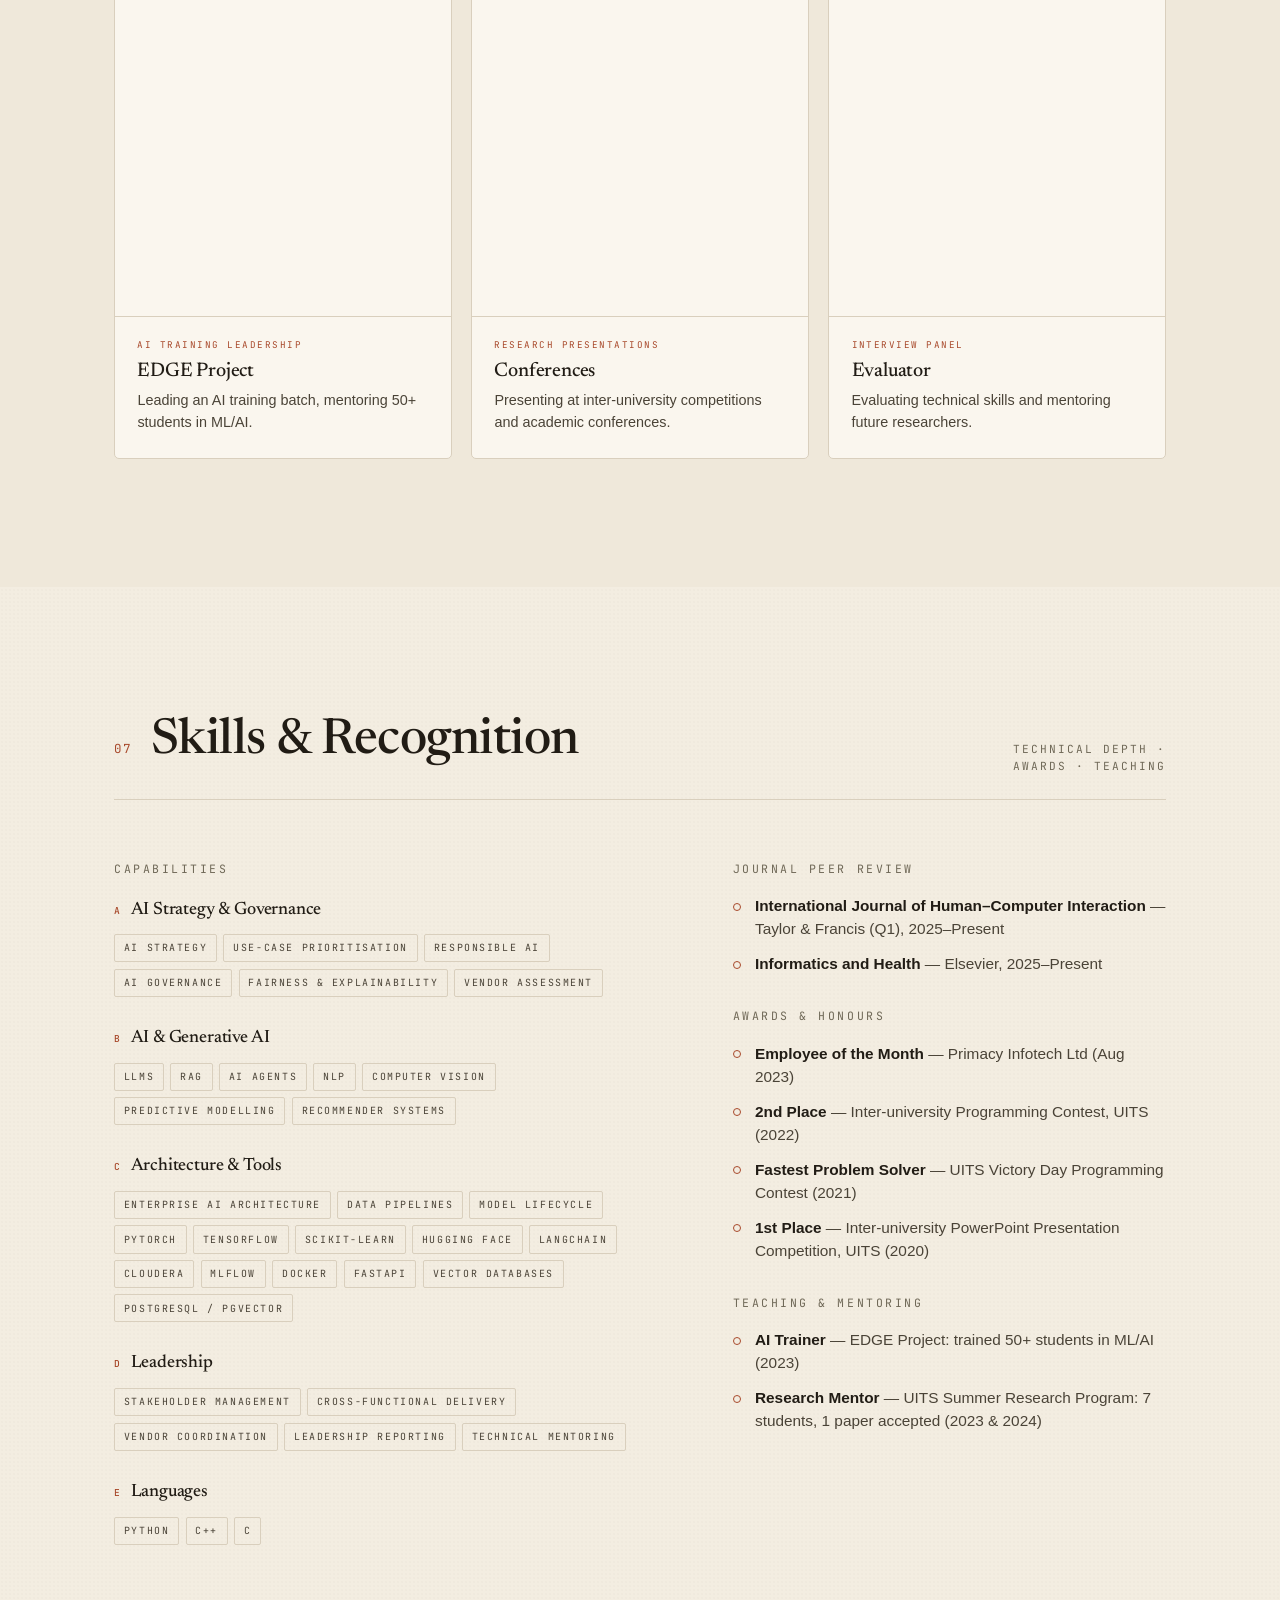
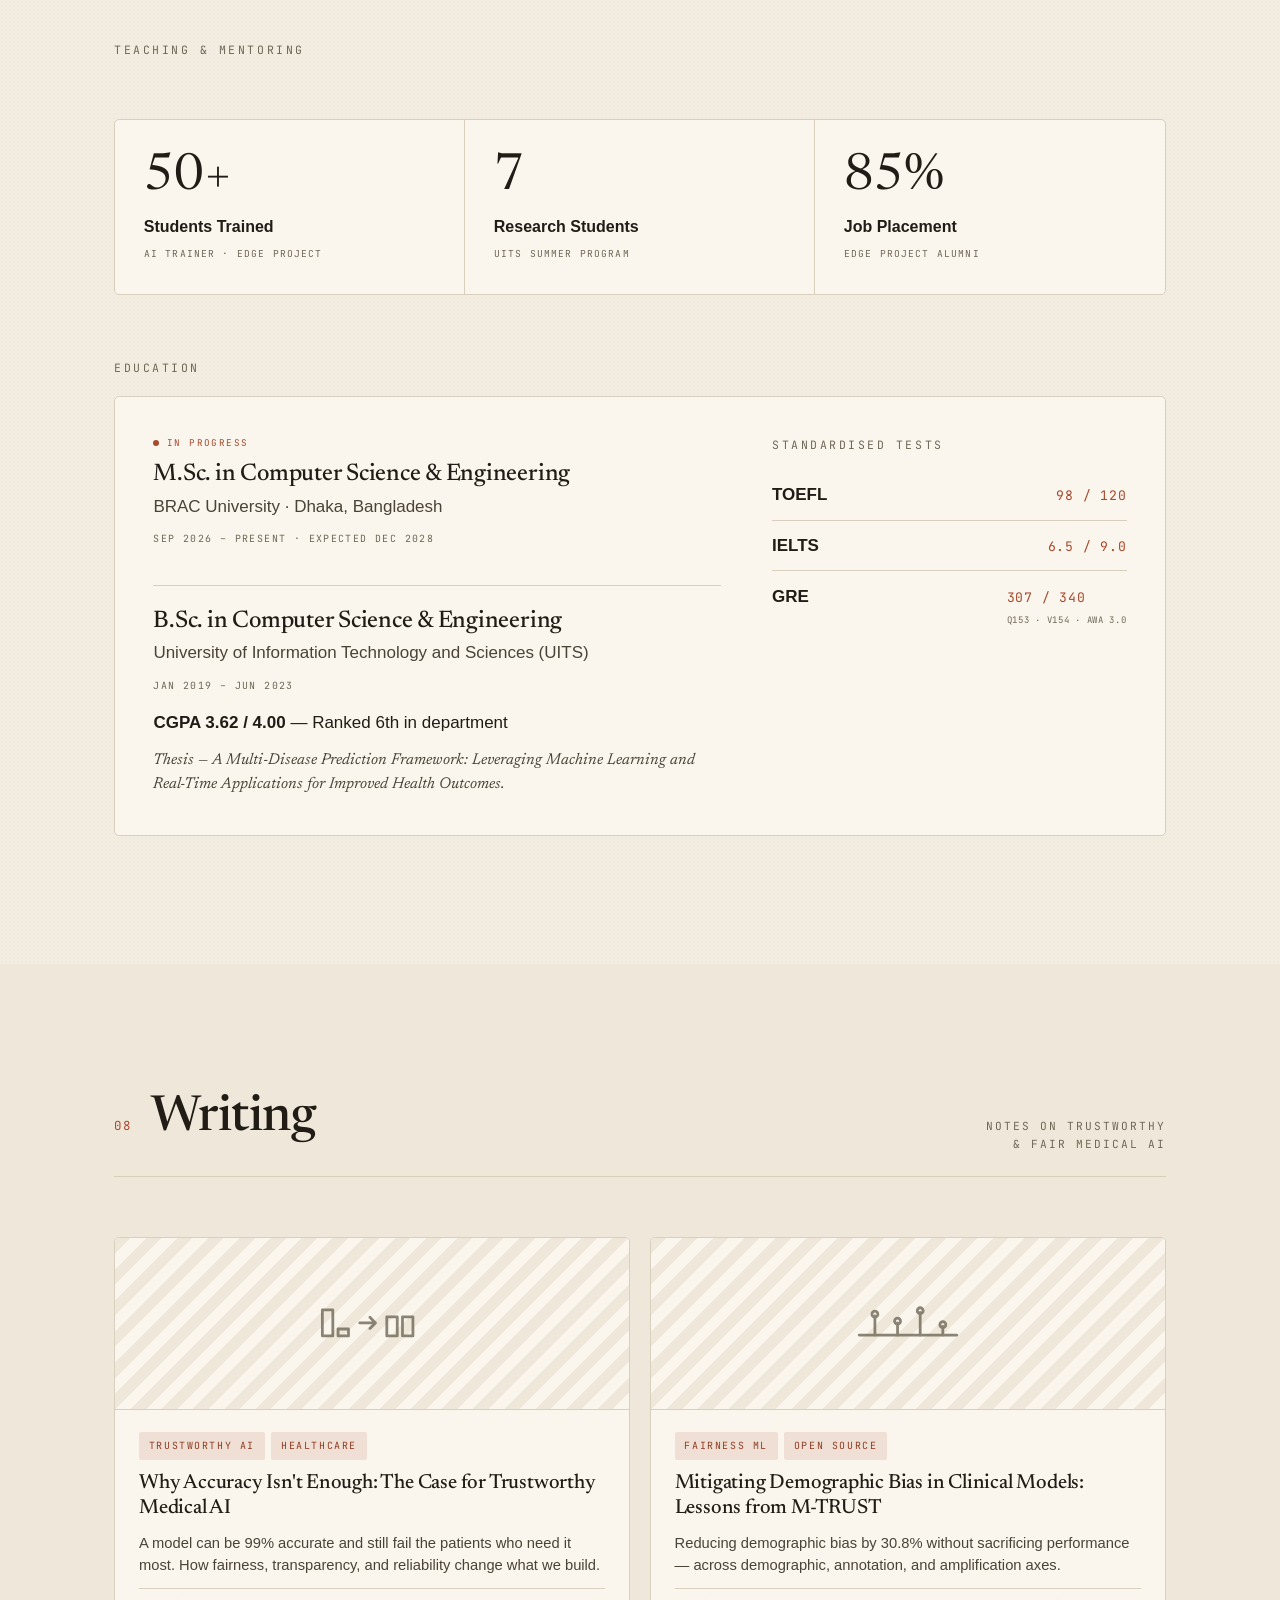
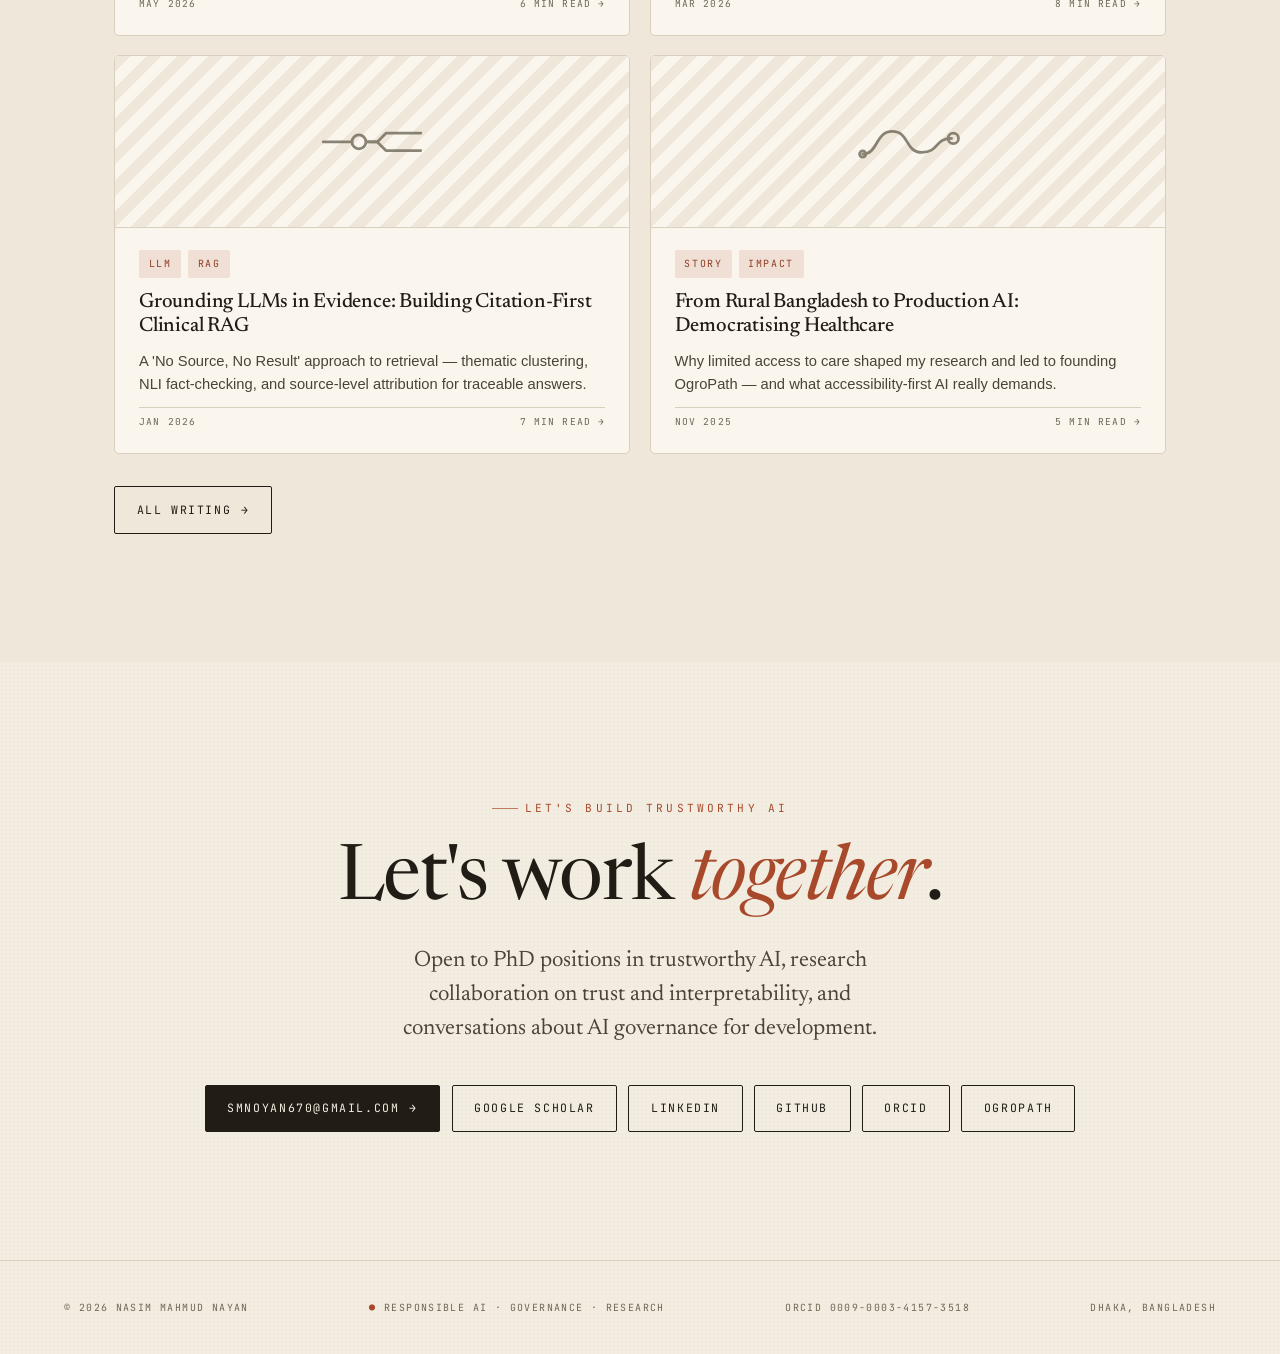
==== commit a6226cfd: "Add the BRAC University MSc to education, bio and schema Nasim has enrolled in an MSc in Computer Sc" ====
--- a/index.html
+++ b/index.html
@@ -50,17 +50,24 @@
       "image": "https://nasimnayan.github.io/photos/dp.png",
       "jobTitle": "Deputy Manager, AI & Machine Learning",
       "email": "mailto:smnoyan670@gmail.com",
-      "description": "Nasim Mahmud Nayan is Deputy Manager, AI & Machine Learning at BRAC's Central Data Team in Dhaka, Bangladesh. He works on AI governance, responsible AI deployment, and fairness evaluation for development programmes. He has published 12 peer-reviewed papers on fairness and explainability in machine learning, with 174 citations and an h-index of 6, and is a peer reviewer for the International Journal of Human-Computer Interaction (Taylor & Francis) and Informatics and Health (Elsevier). He founded OgroPath, an AI-powered medical entrance exam platform used by more than 10,000 students in Bangladesh.",
+      "description": "Nasim Mahmud Nayan is Deputy Manager, AI & Machine Learning at BRAC's Central Data Team in Dhaka, Bangladesh. He works on AI governance, responsible AI deployment, and fairness evaluation for development programmes. He is currently pursuing an MSc in Computer Science and Engineering at BRAC University. He has published 12 peer-reviewed papers on fairness and explainability in machine learning, with 174 citations and an h-index of 6, and is a peer reviewer for the International Journal of Human-Computer Interaction (Taylor & Francis) and Informatics and Health (Elsevier). He founded OgroPath, an AI-powered medical entrance exam platform used by more than 10,000 students in Bangladesh.",
       "worksFor": {
         "@type": "Organization",
         "name": "BRAC",
         "url": "https://www.brac.net",
         "department": { "@type": "Organization", "name": "Central Data Team" }
       },
-      "alumniOf": {
-        "@type": "EducationalOrganization",
-        "name": "University of Information Technology and Sciences (UITS)"
-      },
+      "alumniOf": [
+        {
+          "@type": "EducationalOrganization",
+          "name": "BRAC University",
+          "url": "https://www.bracu.ac.bd"
+        },
+        {
+          "@type": "EducationalOrganization",
+          "name": "University of Information Technology and Sciences (UITS)"
+        }
+      ],
       "address": {
         "@type": "PostalAddress",
         "addressLocality": "Dhaka",
@@ -764,6 +771,12 @@
     <div class="mono reveal" style="margin-top:clamp(40px,5vw,64px);margin-bottom:0;">Education</div>
     <div class="edu reveal">
       <div>
+        <div class="edu-msc">
+          <div class="cw-status">In Progress</div>
+          <h3>M.Sc. in Computer Science &amp; Engineering</h3>
+          <div class="esub">BRAC University · Dhaka, Bangladesh</div>
+          <div class="ewhen">Sep 2026 – Present · Expected Dec 2028</div>
+        </div>
         <h3>B.Sc. in Computer Science &amp; Engineering</h3>
         <div class="esub">University of Information Technology and Sciences (UITS)</div>
         <div class="ewhen">Jan 2019 – Jun 2023</div>
--- a/assets/styles.css
+++ b/assets/styles.css
@@ -548,6 +548,8 @@
   display: grid; grid-template-columns: 1.6fr 1fr; gap: clamp(28px,4vw,56px); align-items: start;
 }
 .edu h3 { font-size: 1.5rem; margin-bottom: 0.3rem; }
+.edu .edu-msc { padding-bottom: 1.4rem; margin-bottom: 1.4rem; border-bottom: 1px solid var(--line); }
+.edu .cw-status { margin-bottom: 0.7rem; }
 .edu .esub { color: var(--ink-2); margin-bottom: 0.7rem; }
 .edu .ewhen { font-family: var(--mono); font-size: 0.62rem; letter-spacing: 0.14em; text-transform: uppercase; color: var(--ink-3); margin-bottom: 1rem; }
 .edu .gpa { color: var(--ink); font-weight: 600; }
